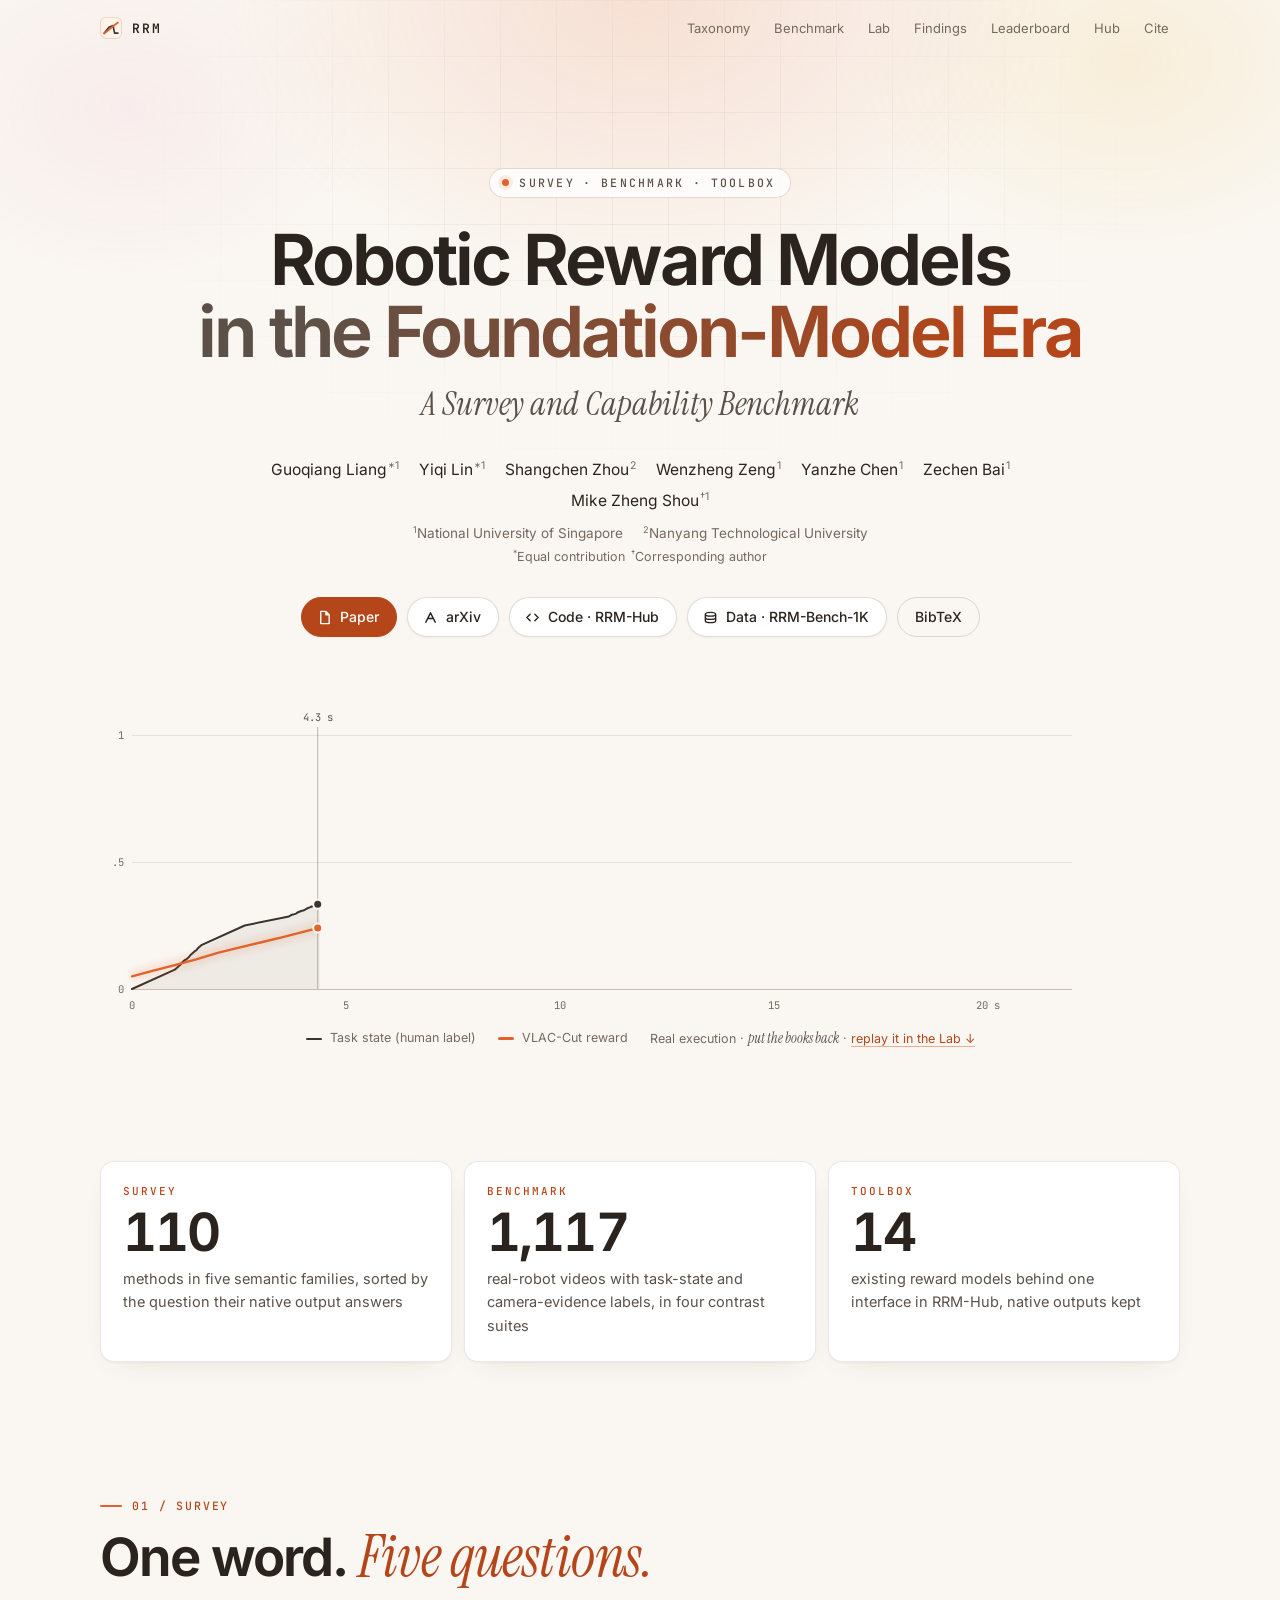
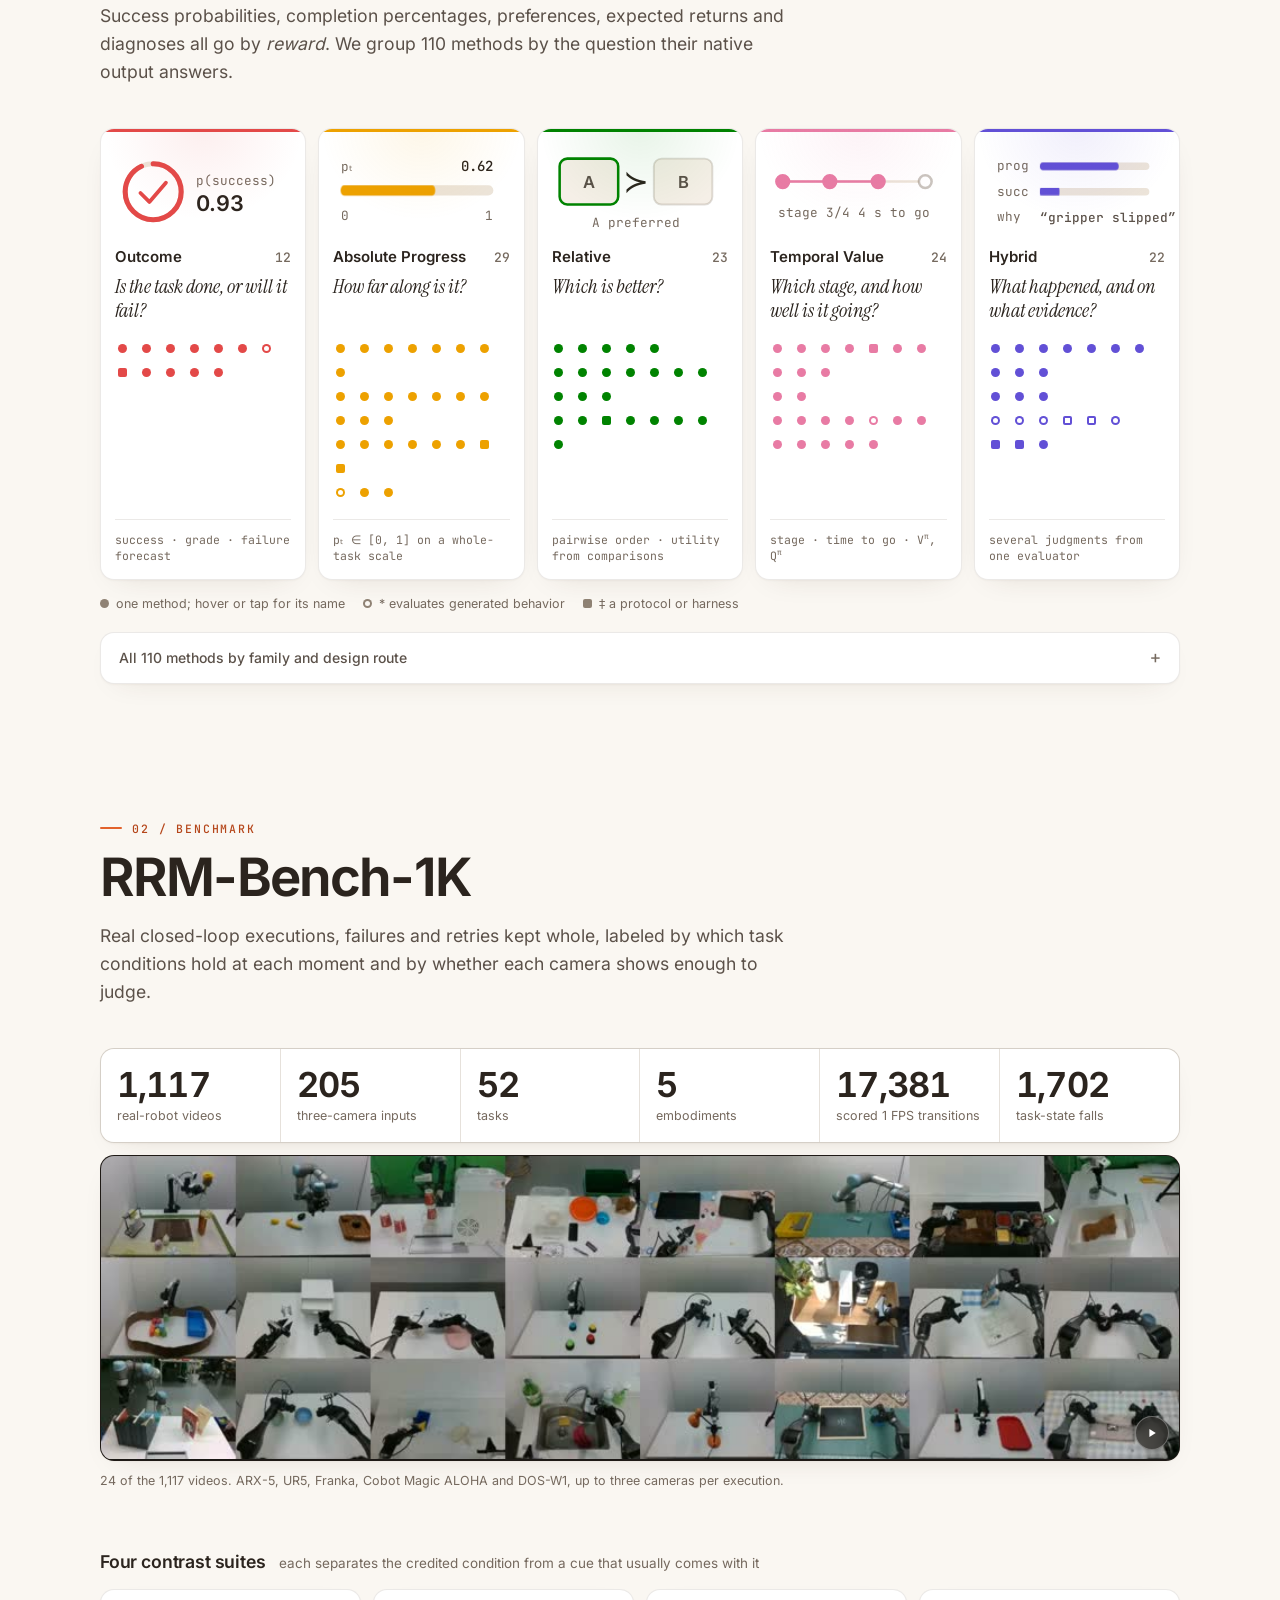
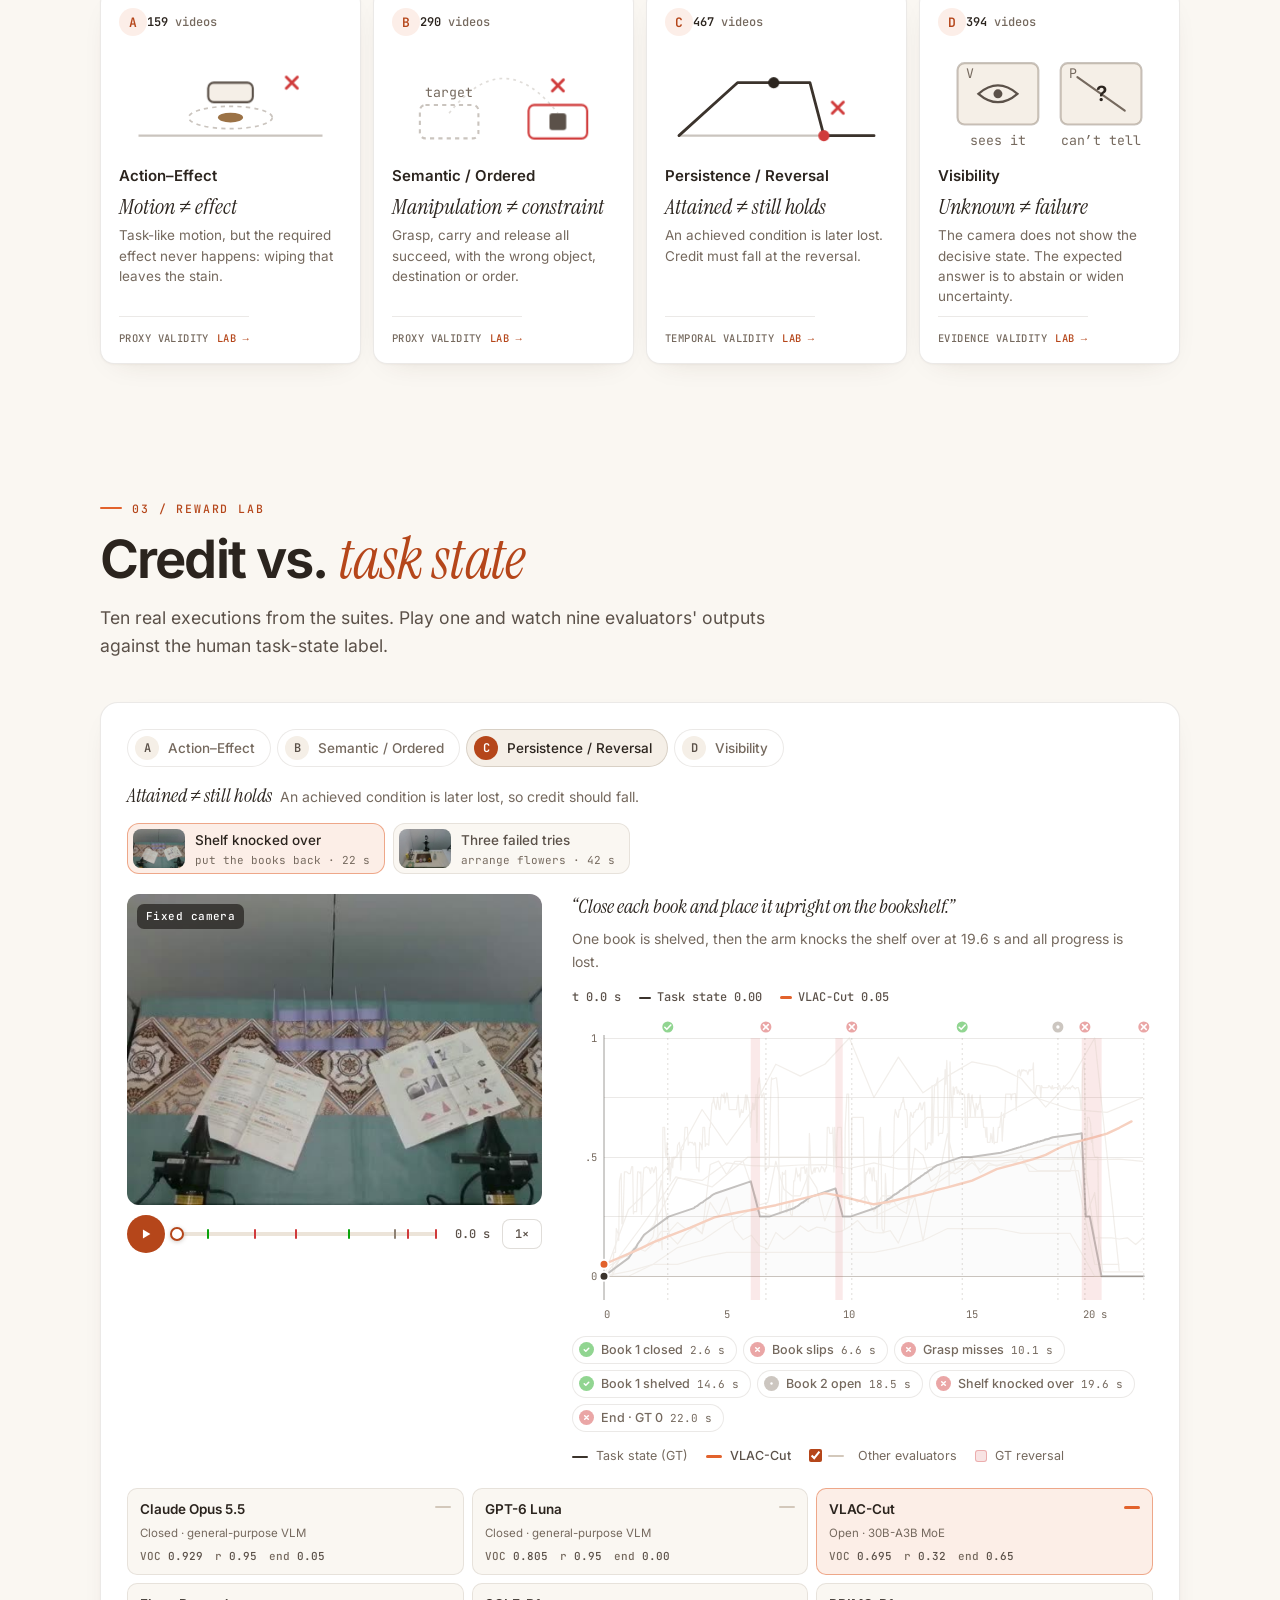
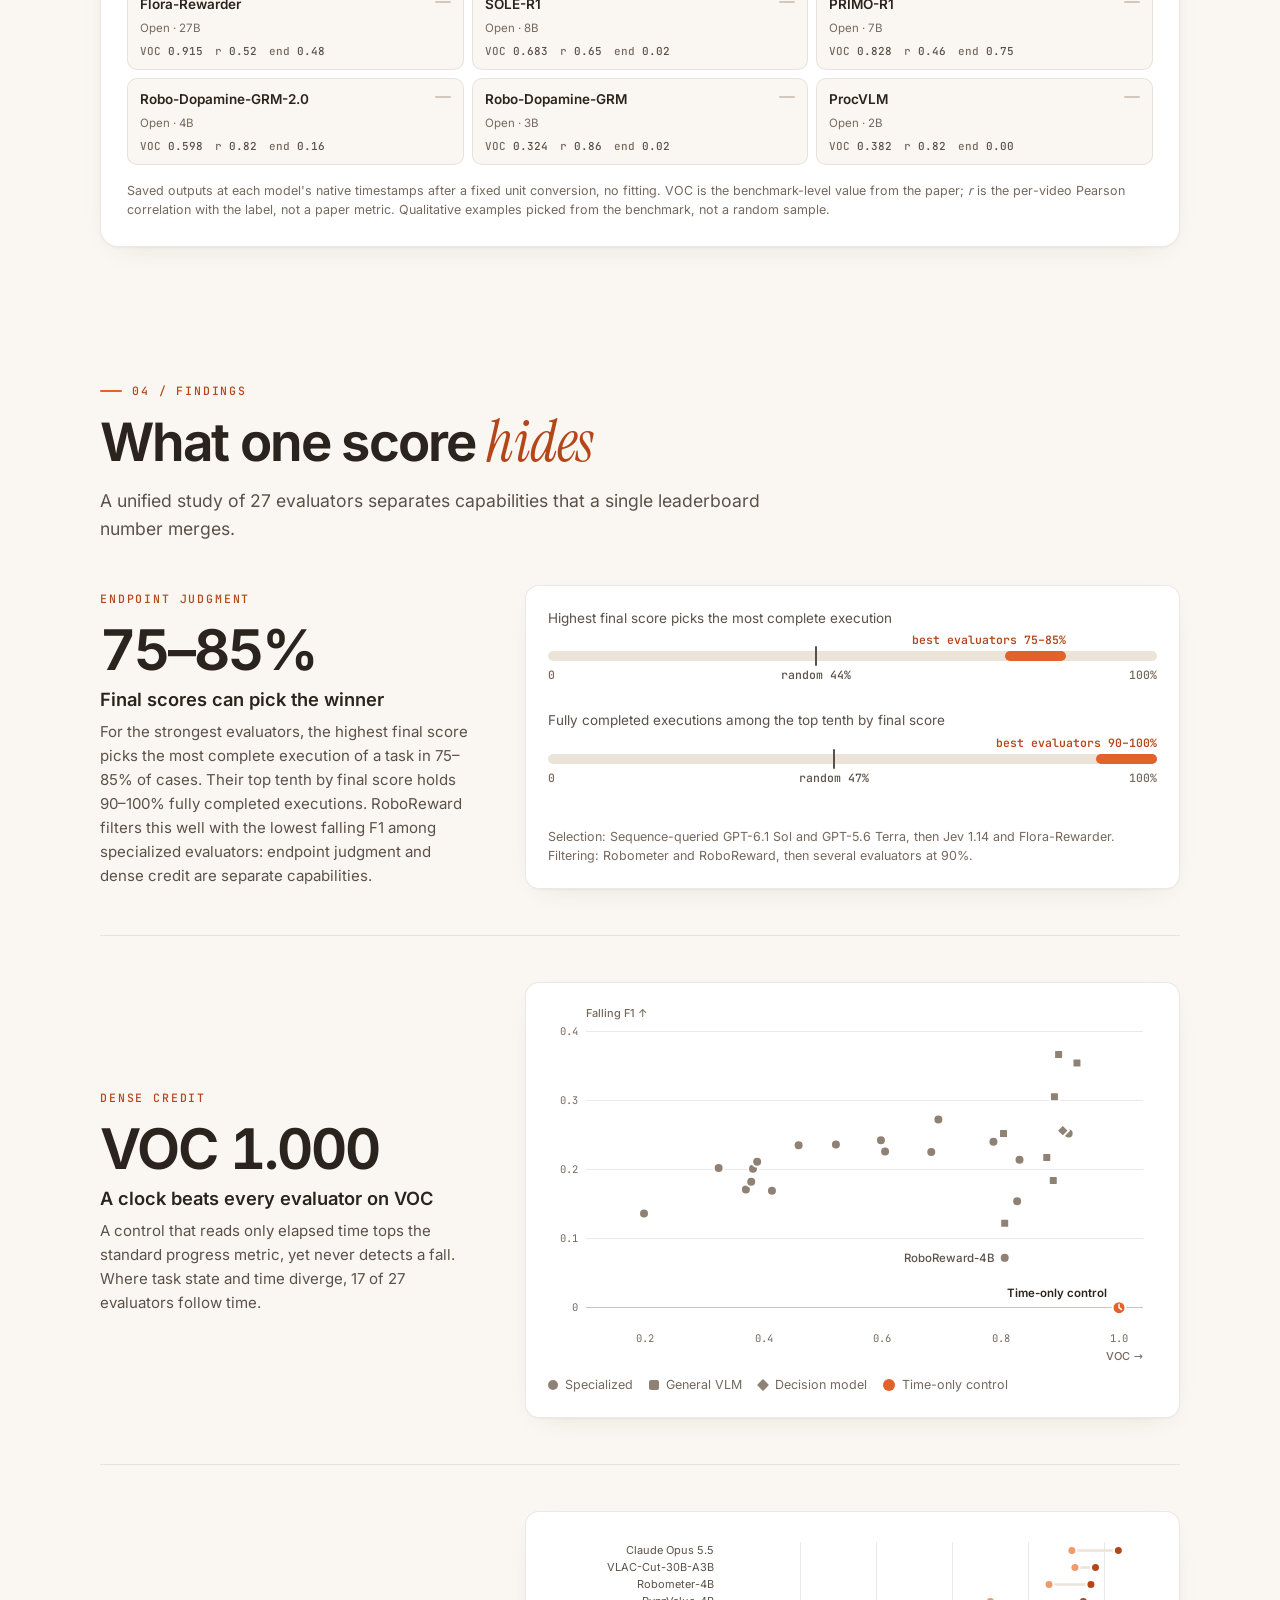
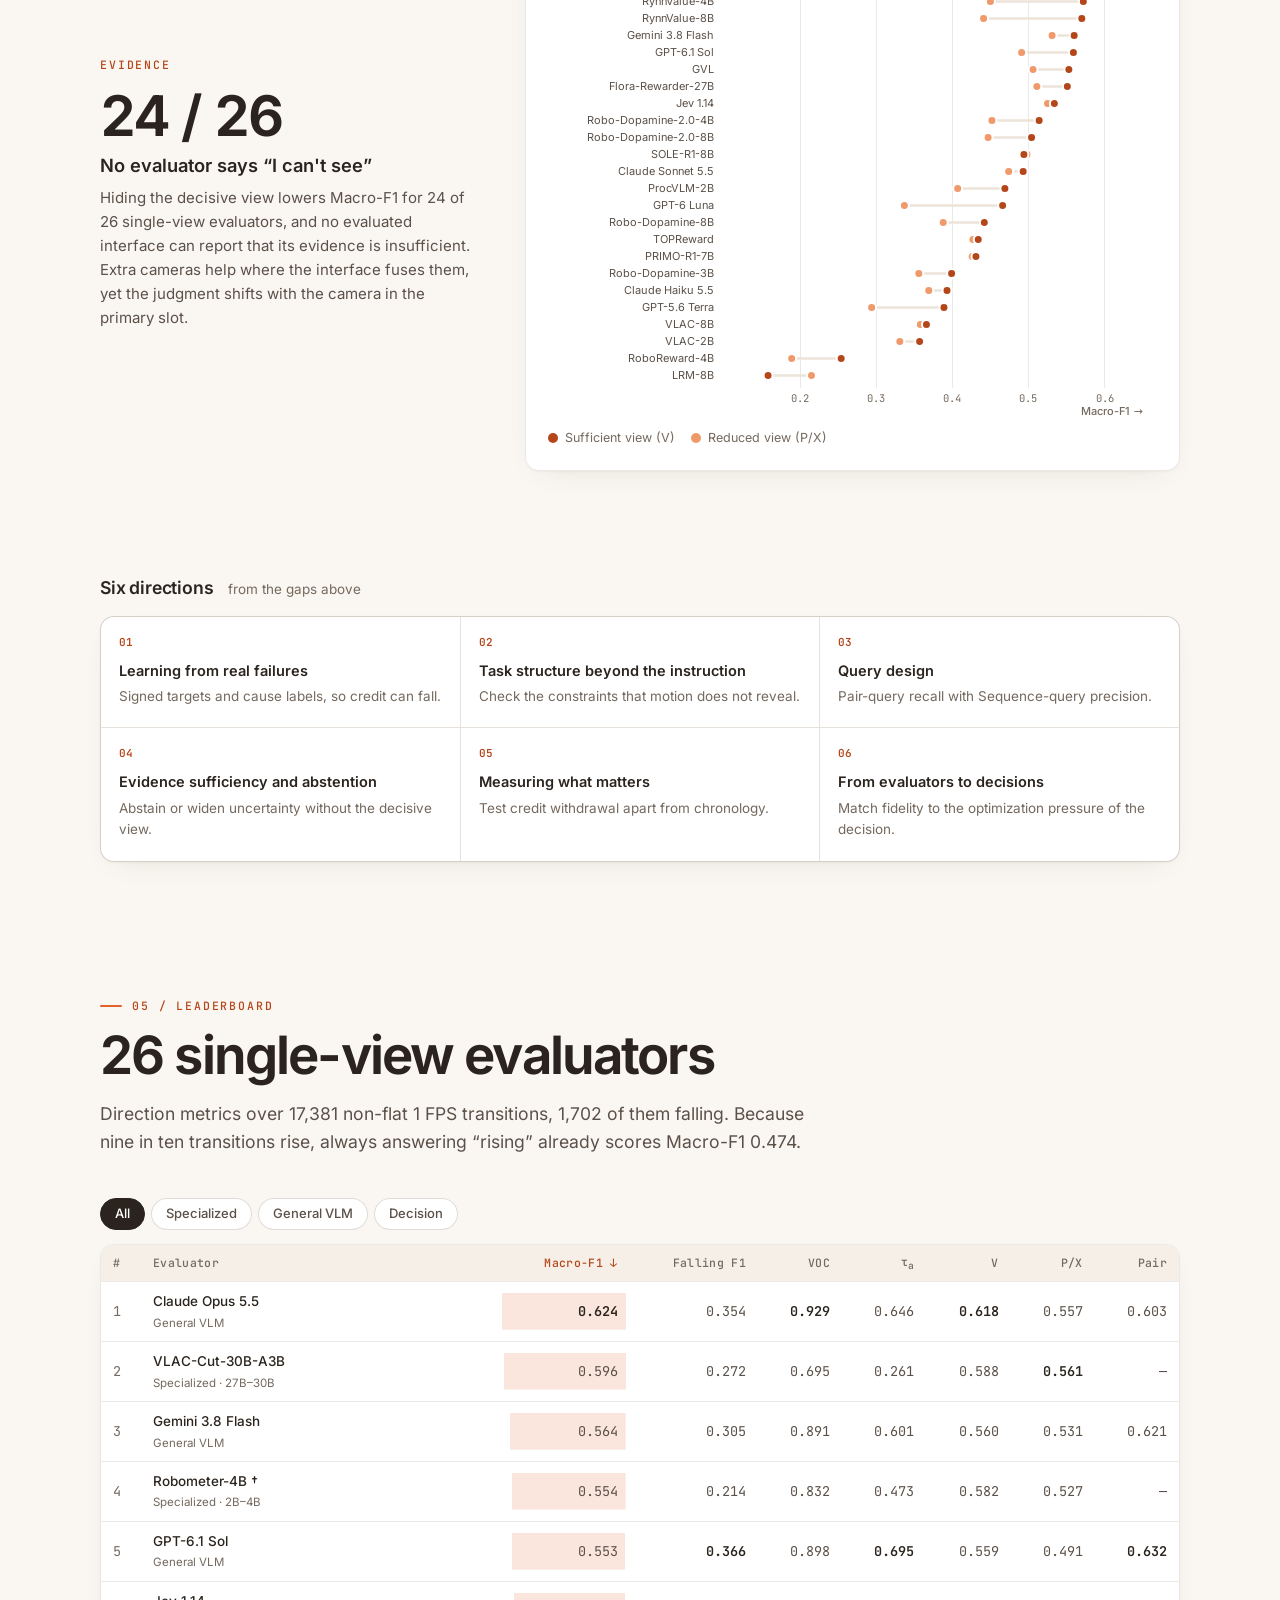
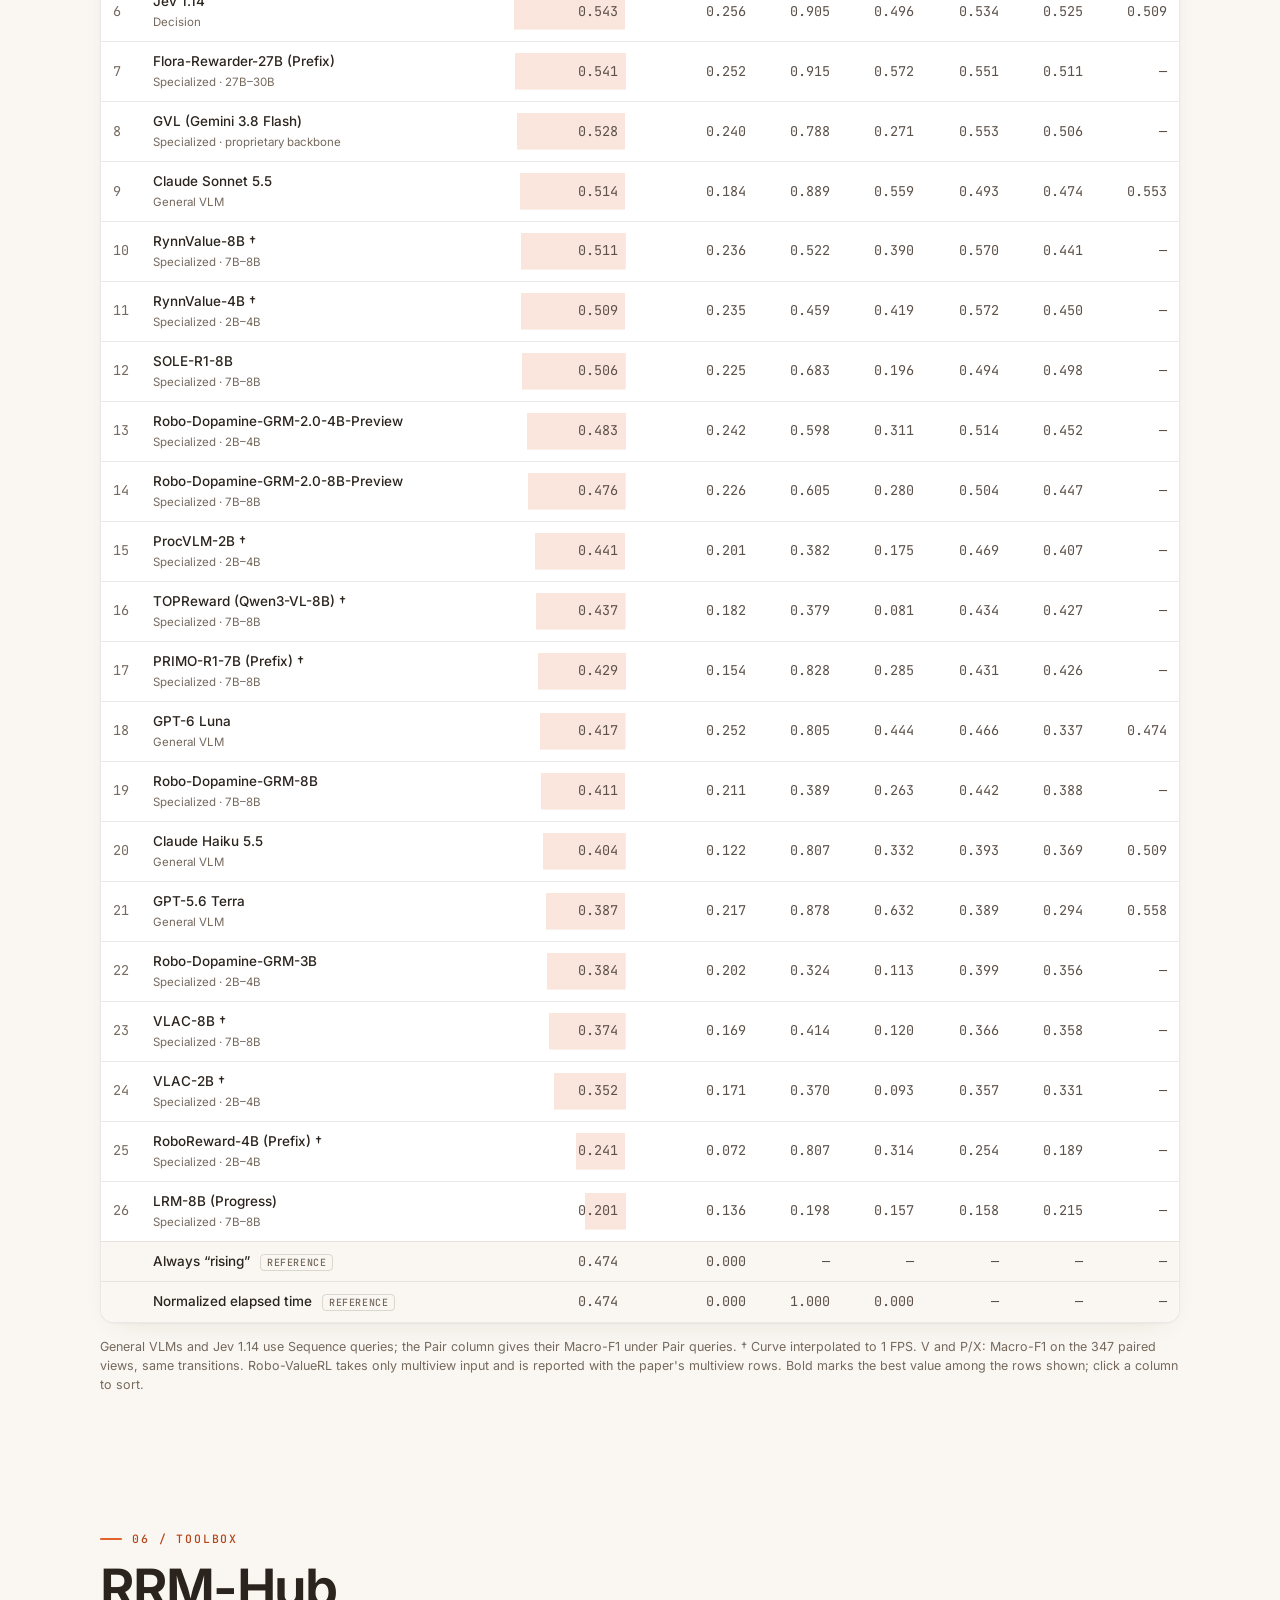
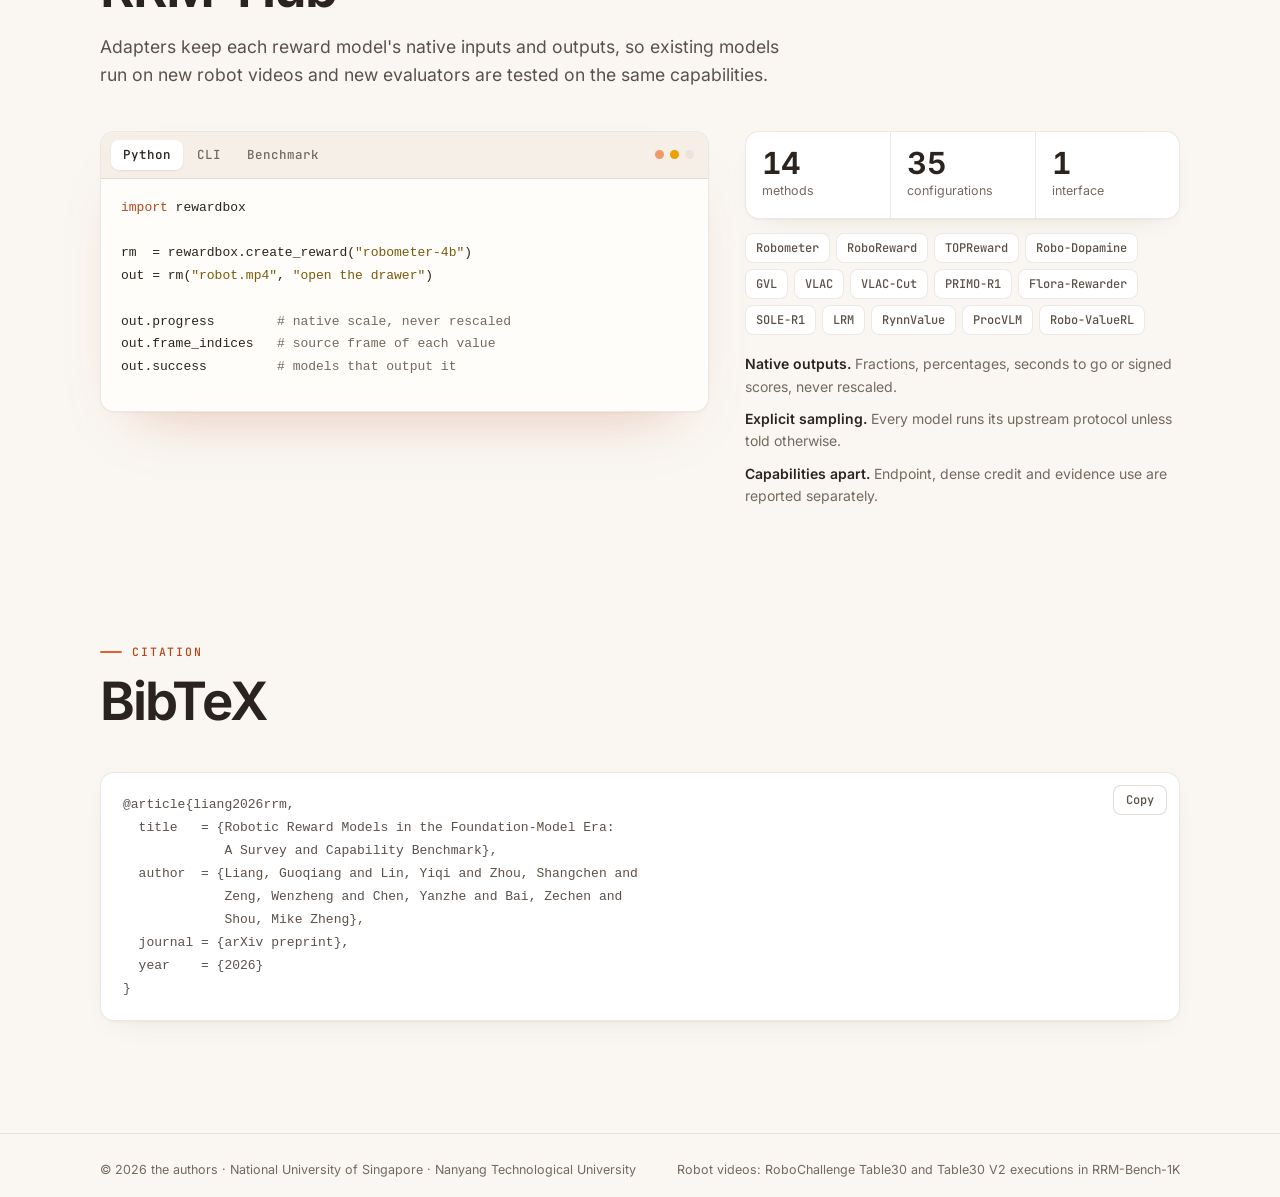
==== project-page/index.html @ b686217f "Align the project page with the latest paper - 27 evaluators in the study; the leaderboard is the 26" ====
<!doctype html>
<html lang="en">
<head>
<meta charset="utf-8">
<meta name="viewport" content="width=device-width, initial-scale=1, viewport-fit=cover">
<title>Robotic Reward Models in the Foundation-Model Era</title>
<meta name="description" content="A survey of 110 robotic reward models in five semantic families, RRM-Bench-1K (1,117 real-robot videos with task-state labels), and the RRM-Hub toolbox.">
<meta name="theme-color" content="#faf7f2">
<meta property="og:type" content="website">
<meta property="og:title" content="Robotic Reward Models in the Foundation-Model Era">
<meta property="og:description" content="Survey · RRM-Bench-1K · RRM-Hub. Same word, different questions: what robotic reward models credit, and when they should not.">
<!-- Link previews need absolute URLs. This is the GitHub Pages address of the repository; update the
     three URLs below if the site moves (for example to a custom domain). -->
<meta property="og:url" content="https://ethanliang99.github.io/awesome-robot-reward-model/">
<meta property="og:image" content="https://ethanliang99.github.io/awesome-robot-reward-model/assets/img/og.jpg">
<meta property="og:image:width" content="1200">
<meta property="og:image:height" content="630">
<meta property="og:image:alt" content="A reward model's credit keeps rising after the robot knocks the shelf over, while the task-state label drops to zero.">
<meta name="twitter:card" content="summary_large_image">
<meta name="twitter:image" content="https://ethanliang99.github.io/awesome-robot-reward-model/assets/img/og.jpg">
<link rel="icon" href="assets/img/favicon.svg" type="image/svg+xml">
<link rel="preload" href="assets/fonts/inter-latin.woff2" as="font" type="font/woff2" crossorigin>
<link rel="preload" href="assets/fonts/instrument-serif-italic-latin.woff2" as="font" type="font/woff2" crossorigin>
<link rel="stylesheet" href="assets/css/fonts.css">
<link rel="stylesheet" href="assets/css/style.css">
</head>
<body>

<a class="skip" href="#taxonomy">Skip to content</a>

<header class="nav" id="nav">
  <div class="nav-in">
    <a class="brand" href="#top" aria-label="Back to top"><span class="brand-mark" aria-hidden="true"></span>RRM</a>
    <nav aria-label="Sections">
      <a href="#taxonomy">Taxonomy</a>
      <a href="#bench">Benchmark</a>
      <a href="#lab">Lab</a>
      <a href="#findings">Findings</a>
      <a href="#leaderboard">Leaderboard</a>
      <a href="#hub">Hub</a>
      <a href="#cite">Cite</a>
    </nav>
  </div>
</header>

<main>

<!-- ============================================================ HERO -->
<section class="hero" id="top">
  <div class="wrap hero-in">
    <p class="kicker rise">Survey&ensp;·&ensp;Benchmark&ensp;·&ensp;Toolbox</p>
    <h1 class="rise">Robotic Reward Models<br><span class="dim">in the Foundation-Model Era</span></h1>
    <p class="subtitle rise">A Survey and Capability Benchmark</p>

    <p class="authors rise">
      <span>Guoqiang Liang<sup>*1</sup></span>
      <span>Yiqi Lin<sup>*1</sup></span>
      <span>Shangchen Zhou<sup>2</sup></span>
      <span>Wenzheng Zeng<sup>1</sup></span>
      <span>Yanzhe Chen<sup>1</sup></span>
      <span>Zechen Bai<sup>1</sup></span>
      <span>Mike Zheng Shou<sup>†1</sup></span>
    </p>
    <p class="affil rise">
      <span><sup>1</sup>National University of Singapore</span>
      <span><sup>2</sup>Nanyang Technological University</span>
      <span class="eq"><sup>*</sup>Equal contribution&ensp;<sup>†</sup>Corresponding author</span>
    </p>

    <!-- Links: replace href="#" with the real URL and delete data-soon. -->
    <div class="cta rise">
      <a class="btn primary" href="#" data-soon><svg aria-hidden="true" viewBox="0 0 16 16"><path d="M4 1.5h5.5L13 5v9.5H4z M9.5 1.5V5H13" /></svg>Paper</a>
      <a class="btn" href="#" data-soon><svg aria-hidden="true" viewBox="0 0 16 16"><path d="M3 13 8 3l5 10 M5 9h6" /></svg>arXiv</a>
      <a class="btn" href="#" data-soon><svg aria-hidden="true" viewBox="0 0 16 16"><path d="M5.5 4.5 2 8l3.5 3.5 M10.5 4.5 14 8l-3.5 3.5" /></svg>Code · RRM-Hub</a>
      <a class="btn" href="#" data-soon><svg aria-hidden="true" viewBox="0 0 16 16"><path d="M2.5 4.5c0-1.2 2.5-2 5.5-2s5.5.8 5.5 2v7c0 1.2-2.5 2-5.5 2s-5.5-.8-5.5-2z M2.5 4.5c0 1.2 2.5 2 5.5 2s5.5-.8 5.5-2 M2.5 8c0 1.2 2.5 2 5.5 2s5.5-.8 5.5-2" /></svg>Data · RRM-Bench-1K</a>
      <a class="btn ghost" href="#cite">BibTeX</a>
    </div>
  </div>

  <figure class="trace rise" id="hero-trace" aria-label="Task-state label and VLAC-Cut reward over a real execution of putting books back. The label drops to zero when the shelf is knocked over at 19.6 seconds; the model's reward keeps rising to 0.65.">
    <div class="wrap"><svg class="trace-svg" role="presentation"></svg></div>
    <figcaption class="wrap">
      <span><i class="key key-gt"></i>Task state (human label)</span>
      <span><i class="key key-model"></i>VLAC-Cut reward</span>
      <span class="trace-src">Real execution · <em>put the books back</em> · <a href="#lab" data-lab="C">replay it in the Lab ↓</a></span>
    </figcaption>
  </figure>
</section>

<!-- ============================================================ TL;DR -->
<section class="tldr" aria-label="Contributions">
  <div class="wrap tldr-grid">
    <a class="tile reveal" href="#taxonomy">
      <span class="tile-k">Survey</span>
      <b class="count" data-to="110">110</b>
      <span class="tile-t">methods in five semantic families, sorted by the question their native output answers</span>
    </a>
    <a class="tile reveal" href="#bench">
      <span class="tile-k">Benchmark</span>
      <b class="count" data-to="1117">1,117</b>
      <span class="tile-t">real-robot videos with task-state and camera-evidence labels, in four contrast suites</span>
    </a>
    <a class="tile reveal" href="#hub">
      <span class="tile-k">Toolbox</span>
      <b class="count" data-to="14">14</b>
      <span class="tile-t">existing reward models behind one interface in RRM-Hub, native outputs kept</span>
    </a>
  </div>
</section>

<!-- ============================================================ 01 TAXONOMY -->
<section id="taxonomy" class="sec">
  <div class="wrap">
    <header class="sec-head reveal">
      <span class="idx">01 / Survey</span>
      <h2>One word. <em>Five questions.</em></h2>
      <p class="lead">Success probabilities, completion percentages, preferences, expected returns and diagnoses all go by <i>reward</i>. We group 110 methods by the question their native output answers.</p>
    </header>

    <div class="families" id="families">
      <!-- Glyphs illustrate each family's native output; dots are filled from data/site.js -->
      <article class="fam reveal" style="--c: var(--fam-o)" data-family="Outcome">
        <svg class="glyph g-outcome" viewBox="0 0 132 64" aria-hidden="true">
          <circle class="trk" cx="30" cy="32" r="22"/>
          <circle class="arc" cx="30" cy="32" r="22" transform="rotate(-90 30 32)"/>
          <path class="chk" d="M20 33l7 7 13-15"/>
          <text class="lbl" x="64" y="27">p(success)</text>
          <text class="val" x="64" y="47">0.93</text>
        </svg>
        <h3>Outcome <span class="n">12</span></h3>
        <p class="q">Is the task done, or will it fail?</p>
        <div class="dots" role="group" aria-label="Outcome methods"></div>
        <p class="out">success · grade · failure forecast</p>
      </article>

      <article class="fam reveal" style="--c: var(--fam-ap)" data-family="Absolute Progress">
        <svg class="glyph g-progress" viewBox="0 0 132 64" aria-hidden="true">
          <text class="lbl" x="6" y="16">pₜ</text>
          <text class="val sm" x="126" y="16" text-anchor="end">0.62</text>
          <rect class="trk" x="6" y="27" width="120" height="8" rx="4"/>
          <rect class="fill" x="6" y="27" width="120" height="8" rx="4"/>
          <text class="lbl" x="6" y="54">0</text>
          <text class="lbl" x="126" y="54" text-anchor="end">1</text>
        </svg>
        <h3>Absolute Progress <span class="n">29</span></h3>
        <p class="q">How far along is it?</p>
        <div class="dots" role="group" aria-label="Absolute Progress methods"></div>
        <p class="out">pₜ ∈ [0, 1] on a whole-task scale</p>
      </article>

      <article class="fam reveal" style="--c: var(--fam-r)" data-family="Relative">
        <svg class="glyph g-relative" viewBox="0 0 132 64" aria-hidden="true">
          <rect class="fr a" x="6" y="6" width="46" height="36" rx="6"/>
          <rect class="fr b" x="80" y="6" width="46" height="36" rx="6"/>
          <text class="lbl c" x="29" y="29" text-anchor="middle">A</text>
          <text class="lbl c" x="103" y="29" text-anchor="middle">B</text>
          <text class="cmp" x="66" y="32" text-anchor="middle">≻</text>
          <text class="lbl pref" x="66" y="60" text-anchor="middle">A preferred</text>
        </svg>
        <h3>Relative <span class="n">23</span></h3>
        <p class="q">Which is better?</p>
        <div class="dots" role="group" aria-label="Relative methods"></div>
        <p class="out">pairwise order · utility from comparisons</p>
      </article>

      <article class="fam reveal" style="--c: var(--fam-tv)" data-family="Temporal Value">
        <svg class="glyph g-value" viewBox="0 0 132 64" aria-hidden="true">
          <line class="trk" x1="10" y1="24" x2="122" y2="24"/>
          <line class="prog" x1="10" y1="24" x2="122" y2="24"/>
          <circle class="pip on p1" cx="10" cy="24" r="5"/>
          <circle class="pip on p2" cx="47" cy="24" r="5"/>
          <circle class="pip on p3" cx="85" cy="24" r="5"/>
          <circle class="pip p4" cx="122" cy="24" r="5"/>
          <text class="lbl" x="6" y="52">stage 3/4</text>
          <text class="lbl eta" x="126" y="52" text-anchor="end">4 s to go</text>
        </svg>
        <h3>Temporal Value <span class="n">24</span></h3>
        <p class="q">Which stage, and how well is it going?</p>
        <div class="dots" role="group" aria-label="Temporal Value methods"></div>
        <p class="out">stage · time to go · V<sup>π</sup>, Q<sup>π</sup></p>
      </article>

      <article class="fam reveal" style="--c: var(--fam-h)" data-family="Hybrid">
        <svg class="glyph g-hybrid" viewBox="0 0 132 64" aria-hidden="true">
          <text class="lbl" x="6" y="15">prog</text>
          <text class="lbl" x="6" y="35">succ</text>
          <text class="lbl" x="6" y="55">why</text>
          <rect class="trk" x="40" y="9" width="86" height="6" rx="3"/>
          <rect class="trk" x="40" y="29" width="86" height="6" rx="3"/>
          <rect class="bar b1" x="40" y="9" width="86" height="6" rx="3"/>
          <rect class="bar b2" x="40" y="29" width="86" height="6" rx="3"/>
          <text class="why" x="40" y="56">“gripper slipped”</text>
        </svg>
        <h3>Hybrid <span class="n">22</span></h3>
        <p class="q">What happened, and on what evidence?</p>
        <div class="dots" role="group" aria-label="Hybrid methods"></div>
        <p class="out">several judgments from one evaluator</p>
      </article>
    </div>

    <p class="fam-key reveal"><span><i></i>one method; hover or tap for its name</span><span><i class="gen"></i>* evaluates generated behavior</span><span><i class="proto"></i>‡ a protocol or harness</span></p>

    <details class="all-methods reveal">
      <summary>All 110 methods by family and design route</summary>
      <div id="method-list" class="method-list"></div>
      <p class="fine">* evaluates generated behavior&ensp;·&ensp;‡ a protocol or harness</p>
    </details>
  </div>
</section>

<!-- ============================================================ 02 BENCHMARK -->
<section id="bench" class="sec">
  <div class="wrap">
    <header class="sec-head reveal">
      <span class="idx">02 / Benchmark</span>
      <h2>RRM-Bench-1K</h2>
      <p class="lead">Real closed-loop executions, failures and retries kept whole, labeled by which task conditions hold at each moment and by whether each camera shows enough to judge.</p>
    </header>

    <div class="kpis reveal" role="list">
      <div class="kpi" role="listitem"><b class="count" data-to="1117">1,117</b><span>real-robot videos</span></div>
      <div class="kpi" role="listitem"><b class="count" data-to="205">205</b><span>three-camera inputs</span></div>
      <div class="kpi" role="listitem"><b class="count" data-to="52">52</b><span>tasks</span></div>
      <div class="kpi" role="listitem"><b class="count" data-to="5">5</b><span>embodiments</span></div>
      <div class="kpi" role="listitem"><b class="count" data-to="17381">17,381</b><span>scored 1 FPS transitions</span></div>
      <div class="kpi" role="listitem"><b class="count" data-to="1702">1,702</b><span>task-state falls</span></div>
    </div>

    <figure class="wall reveal">
      <div class="wall-frame">
        <video src="assets/video/mosaic.mp4" poster="assets/img/mosaic.jpg" muted loop playsinline preload="metadata" aria-label="24 robot executions from RRM-Bench-1K playing side by side"></video>
      </div>
      <figcaption>24 of the 1,117 videos. ARX-5, UR5, Franka, Cobot Magic ALOHA and DOS-W1, up to three cameras per execution.</figcaption>
    </figure>

    <h3 class="sub-h reveal">Four contrast suites <span>each separates the credited condition from a cue that usually comes with it</span></h3>
    <div class="suites" id="suites">
      <button class="suite reveal" data-suite="A" type="button">
        <span class="s-top"><span class="s-letter">A</span><span class="s-n"><b>159</b> videos</span></span>
        <svg class="s-glyph sg-a" viewBox="0 0 160 70" aria-hidden="true">
          <line class="base" x1="14" y1="60" x2="146" y2="60"/>
          <ellipse class="stain-ring" cx="80" cy="47" rx="30" ry="8"/>
          <ellipse class="stain" cx="80" cy="47" rx="9" ry="3.5"/>
          <rect class="rag" x="64" y="22" width="32" height="14" rx="4"/>
          <path class="tag-x" d="M120 18l8 8M128 18l-8 8"/>
        </svg>
        <span class="s-name">Action–Effect</span>
        <span class="s-slogan">Motion ≠ effect</span>
        <span class="s-desc">Task-like motion, but the required effect never happens: wiping that leaves the stain.</span>
        <span class="s-foot">proxy validity <i>Lab →</i></span>
      </button>
      <button class="suite reveal" data-suite="B" type="button">
        <span class="s-top"><span class="s-letter">B</span><span class="s-n"><b>290</b> videos</span></span>
        <svg class="s-glyph sg-b" viewBox="0 0 160 70" aria-hidden="true">
          <rect class="bin ok" x="20" y="38" width="42" height="24" rx="4"/>
          <rect class="bin bad" x="98" y="38" width="42" height="24" rx="4"/>
          <text class="bl" x="41" y="32" text-anchor="middle">target</text>
          <path class="arcpath" d="M41 44 Q80 -6 119 44"/>
          <rect class="obj" x="113" y="44" width="12" height="12" rx="2"/>
          <path class="tag-x" d="M115 20l8 8M123 20l-8 8"/>
        </svg>
        <span class="s-name">Semantic / Ordered</span>
        <span class="s-slogan">Manipulation ≠ constraint</span>
        <span class="s-desc">Grasp, carry and release all succeed, with the wrong object, destination or order.</span>
        <span class="s-foot">proxy validity <i>Lab →</i></span>
      </button>
      <button class="suite reveal" data-suite="C" type="button">
        <span class="s-top"><span class="s-letter">C</span><span class="s-n"><b>467</b> videos</span></span>
        <svg class="s-glyph sg-c" viewBox="0 0 160 70" aria-hidden="true">
          <line class="base" x1="10" y1="60" x2="150" y2="60"/>
          <path class="curve" d="M10 60 L52 22 L104 22 L114 60 L150 60"/>
          <circle class="peak" cx="78" cy="22" r="4"/>
          <circle class="drop" cx="114" cy="60" r="4"/>
          <path class="tag-x" d="M120 36l8 8M128 36l-8 8"/>
        </svg>
        <span class="s-name">Persistence / Reversal</span>
        <span class="s-slogan">Attained ≠ still holds</span>
        <span class="s-desc">An achieved condition is later lost. Credit must fall at the reversal.</span>
        <span class="s-foot">temporal validity <i>Lab →</i></span>
      </button>
      <button class="suite reveal" data-suite="D" type="button">
        <span class="s-top"><span class="s-letter">D</span><span class="s-n"><b>394</b> videos</span></span>
        <svg class="s-glyph sg-d" viewBox="0 0 160 70" aria-hidden="true">
          <rect class="view v" x="14" y="8" width="58" height="44" rx="5"/>
          <rect class="view p" x="88" y="8" width="58" height="44" rx="5"/>
          <path class="eye" d="M29 30q14-12 28 0q-14 12-28 0z"/>
          <circle class="pupil" cx="43" cy="30" r="3.2"/>
          <path class="slash" d="M100 18l34 24"/>
          <text class="q" x="117" y="35" text-anchor="middle">?</text>
          <text class="vl" x="20" y="19">V</text>
          <text class="vl" x="94" y="19">P</text>
          <text class="vl" x="43" y="67" text-anchor="middle">sees it</text>
          <text class="vl" x="117" y="67" text-anchor="middle">can’t tell</text>
        </svg>
        <span class="s-name">Visibility</span>
        <span class="s-slogan">Unknown ≠ failure</span>
        <span class="s-desc">The camera does not show the decisive state. The expected answer is to abstain or widen uncertainty.</span>
        <span class="s-foot">evidence validity <i>Lab →</i></span>
      </button>
    </div>
  </div>
</section>

<!-- ============================================================ 03 LAB -->
<section id="lab" class="sec">
  <div class="wrap">
    <header class="sec-head reveal">
      <span class="idx">03 / Reward Lab</span>
      <h2>Credit vs. <em>task state</em></h2>
      <p class="lead">Ten real executions from the suites. Play one and watch nine evaluators' outputs against the human task-state label.</p>
    </header>

    <div class="lab reveal" id="lab-root">
      <div class="lab-tabs" role="tablist" aria-label="Contrast suite" id="lab-tabs"></div>
      <p class="lab-slogan" id="lab-slogan"></p>
      <div class="lab-cases" id="lab-cases" role="group" aria-label="Execution"></div>

      <div class="lab-main">
        <div class="lab-video">
          <div class="vid-frame">
            <video id="lab-video" muted playsinline preload="metadata"></video>
            <span class="vid-badge" id="lab-cam"></span>
            <span class="vid-event" id="lab-event" aria-live="polite"></span>
          </div>
          <div class="vid-controls">
            <button class="icon-btn" id="lab-play" type="button" aria-label="Play">
              <svg viewBox="0 0 16 16" aria-hidden="true"><path class="i-play" d="M4.5 2.8v10.4L13 8z"/><path class="i-pause" d="M4.5 3h2.4v10H4.5zM9.1 3h2.4v10H9.1z"/></svg>
            </button>
            <div class="scrub" id="lab-scrub" role="slider" tabindex="0" aria-label="Seek" aria-valuemin="0" aria-valuemax="100" aria-valuenow="0"><div class="scrub-fill"></div><div class="scrub-knob"></div></div>
            <span class="time" id="lab-time">0.0 s</span>
            <button class="txt-btn" id="lab-speed" type="button" aria-label="Playback speed">1×</button>
          </div>
          <div class="cam-toggle" id="lab-camtoggle" role="group" aria-label="Camera" hidden>
            <button type="button" data-view="P" aria-pressed="true"><b>Wrist camera</b><span>P · partial evidence</span></button>
            <button type="button" data-view="V" aria-pressed="false"><b>Front camera</b><span>V · shows the outcome</span></button>
          </div>
        </div>

        <div class="lab-panel">
          <p class="lab-inst" id="lab-inst"></p>
          <p class="lab-desc" id="lab-desc"></p>
          <div class="lab-readout" id="lab-readout" aria-hidden="true"></div>
          <div class="lab-chart" id="lab-chart" tabindex="0" role="img"></div>
          <ol class="lab-events" id="lab-events" aria-label="Events in this execution"></ol>
          <div class="lab-legend">
            <span><i class="key key-gt"></i>Task state (GT)</span>
            <span><i class="key key-model"></i><b id="lab-legend-model">Model</b></span>
            <label class="toggle"><input type="checkbox" id="lab-others" checked> <i class="key key-other"></i>Other evaluators</label>
            <span><i class="key key-rev"></i>GT reversal</span>
          </div>
        </div>
      </div>

      <div class="lab-models" id="lab-models" role="group" aria-label="Evaluator"></div>
      <p class="fine lab-note">Saved outputs at each model's native timestamps after a fixed unit conversion, no fitting. VOC is the benchmark-level value from the paper; <i>r</i> is the per-video Pearson correlation with the label, not a paper metric. Qualitative examples picked from the benchmark, not a random sample.</p>
    </div>
  </div>
</section>

<!-- ============================================================ 04 FINDINGS -->
<section id="findings" class="sec">
  <div class="wrap">
    <header class="sec-head reveal">
      <span class="idx">04 / Findings</span>
      <h2>What one score <em>hides</em></h2>
      <p class="lead">A unified study of 27 evaluators separates capabilities that a single leaderboard number merges.</p>
    </header>

    <article class="finding reveal">
      <div class="f-text">
        <span class="f-k">Endpoint judgment</span>
        <b class="f-big">75–85%</b>
        <h3>Final scores can pick the winner</h3>
        <p>For the strongest evaluators, the highest final score picks the most complete execution of a task in 75–85% of cases. Their top tenth by final score holds 90–100% fully completed executions. RoboReward filters this well with the lowest falling F1 among specialized evaluators: endpoint judgment and dense credit are separate capabilities.</p>
      </div>
      <div class="f-viz meters">
        <div class="meter" style="--lo:75; --hi:85; --base:44">
          <p class="m-title">Highest final score picks the most complete execution</p>
          <div class="m-top"><span class="band">best evaluators 75–85%</span></div>
          <div class="m-track"><i class="m-band"></i><i class="m-base"></i></div>
          <div class="m-bot"><span>0</span><span class="base">random 44%</span><span>100%</span></div>
        </div>
        <div class="meter" style="--lo:90; --hi:100; --base:47">
          <p class="m-title">Fully completed executions among the top tenth by final score</p>
          <div class="m-top"><span class="band">best evaluators 90–100%</span></div>
          <div class="m-track"><i class="m-band"></i><i class="m-base"></i></div>
          <div class="m-bot"><span>0</span><span class="base">random 47%</span><span>100%</span></div>
        </div>
        <p class="fine">Selection: Sequence-queried GPT-6.1 Sol and GPT-5.6 Terra, then Jev 1.14 and Flora-Rewarder. Filtering: Robometer and RoboReward, then several evaluators at 90%.</p>
      </div>
    </article>

    <article class="finding reveal">
      <div class="f-text">
        <span class="f-k">Dense credit</span>
        <b class="f-big">VOC 1.000</b>
        <h3>A clock beats every evaluator on VOC</h3>
        <p>A control that reads only elapsed time tops the standard progress metric, yet never detects a fall. Where task state and time diverge, 17 of 27 evaluators follow time.</p>
      </div>
      <figure class="f-viz">
        <div class="chart" id="chart-voc" role="img" aria-label="Scatter of VOC against falling F1 for 26 single-view evaluators and a time-only control. The control has VOC 1.000 and falling F1 0. Values are in the leaderboard table."></div>
        <figcaption class="legend">
          <span><i class="mk mk-spec"></i>Specialized</span>
          <span><i class="mk mk-vlm"></i>General VLM</span>
          <span><i class="mk mk-dec"></i>Decision model</span>
          <span><i class="mk mk-clock"></i>Time-only control</span>
        </figcaption>
      </figure>
    </article>

    <article class="finding reveal">
      <div class="f-text">
        <span class="f-k">Evidence</span>
        <b class="f-big">24 / 26</b>
        <h3>No evaluator says “I can't see”</h3>
        <p>Hiding the decisive view lowers Macro-F1 for 24 of 26 single-view evaluators, and no evaluated interface can report that its evidence is insufficient. Extra cameras help where the interface fuses them, yet the judgment shifts with the camera in the primary slot.</p>
      </div>
      <figure class="f-viz">
        <div class="chart" id="chart-view" role="img" aria-label="Macro-F1 of 26 single-view evaluators with a sufficient view and with a reduced view of the same transitions. 24 drop. Values are in the leaderboard table."></div>
        <figcaption class="legend">
          <span><i class="mk mk-v"></i>Sufficient view (V)</span>
          <span><i class="mk mk-px"></i>Reduced view (P/X)</span>
        </figcaption>
      </figure>
    </article>

    <h3 class="sub-h reveal">Six directions <span>from the gaps above</span></h3>
    <ol class="directions reveal">
      <li><b>Learning from real failures</b><span>Signed targets and cause labels, so credit can fall.</span></li>
      <li><b>Task structure beyond the instruction</b><span>Check the constraints that motion does not reveal.</span></li>
      <li><b>Query design</b><span>Pair-query recall with Sequence-query precision.</span></li>
      <li><b>Evidence sufficiency and abstention</b><span>Abstain or widen uncertainty without the decisive view.</span></li>
      <li><b>Measuring what matters</b><span>Test credit withdrawal apart from chronology.</span></li>
      <li><b>From evaluators to decisions</b><span>Match fidelity to the optimization pressure of the decision.</span></li>
    </ol>
  </div>
</section>

<!-- ============================================================ 05 LEADERBOARD -->
<section id="leaderboard" class="sec">
  <div class="wrap">
    <header class="sec-head reveal">
      <span class="idx">05 / Leaderboard</span>
      <h2>26 single-view evaluators</h2>
      <p class="lead">Direction metrics over 17,381 non-flat 1 FPS transitions, 1,702 of them falling. Because nine in ten transitions rise, always answering “rising” already scores Macro-F1 0.474.</p>
    </header>

    <div class="board reveal">
      <div class="board-filters" role="group" aria-label="Filter evaluators" id="board-filters">
        <button type="button" data-kind="all" aria-pressed="true">All</button>
        <button type="button" data-kind="Specialized" aria-pressed="false">Specialized</button>
        <button type="button" data-kind="General VLM" aria-pressed="false">General VLM</button>
        <button type="button" data-kind="Decision" aria-pressed="false">Decision</button>
      </div>
      <div class="table-scroll">
        <table id="board-table">
          <thead>
            <tr>
              <th scope="col" class="c-rank">#</th>
              <th scope="col" class="c-name" data-sort="name">Evaluator</th>
              <th scope="col" data-sort="mf1" class="num" title="Mean of rising and falling F1">Macro-F1</th>
              <th scope="col" data-sort="ff1" class="num" title="F1 on task-state falls">Falling F1</th>
              <th scope="col" data-sort="voc" class="num" title="Correlation with elapsed time on successful executions">VOC</th>
              <th scope="col" data-sort="tau" class="num" title="Kendall tau-a of final scores against endpoint fulfillment">τ<sub>a</sub></th>
              <th scope="col" data-sort="v" class="num" title="Macro-F1, sufficient camera view">V</th>
              <th scope="col" data-sort="px" class="num" title="Macro-F1, reduced camera view, same transitions">P/X</th>
              <th scope="col" data-sort="pair" class="num" title="Macro-F1 under Pair queries">Pair</th>
            </tr>
          </thead>
          <tbody></tbody>
          <tfoot>
            <tr class="ref"><td></td><td class="c-name">Always “rising” <span class="tag">reference</span></td><td class="num">0.474</td><td class="num">0.000</td><td class="num">—</td><td class="num">—</td><td class="num">—</td><td class="num">—</td><td class="num">—</td></tr>
            <tr class="ref"><td></td><td class="c-name">Normalized elapsed time <span class="tag">reference</span></td><td class="num">0.474</td><td class="num">0.000</td><td class="num">1.000</td><td class="num">0.000</td><td class="num">—</td><td class="num">—</td><td class="num">—</td></tr>
          </tfoot>
        </table>
      </div>
      <p class="fine">General VLMs and Jev 1.14 use Sequence queries; the Pair column gives their Macro-F1 under Pair queries. † Curve interpolated to 1 FPS. V and P/X: Macro-F1 on the 347 paired views, same transitions. Robo-ValueRL takes only multiview input and is reported with the paper's multiview rows. Bold marks the best value among the rows shown; click a column to sort.</p>
    </div>
  </div>
</section>

<!-- ============================================================ 06 HUB -->
<section id="hub" class="sec">
  <div class="wrap">
    <header class="sec-head reveal">
      <span class="idx">06 / Toolbox</span>
      <h2>RRM-Hub</h2>
      <p class="lead">Adapters keep each reward model's native inputs and outputs, so existing models run on new robot videos and new evaluators are tested on the same capabilities.</p>
    </header>

    <div class="hub reveal">
      <div class="code-card">
        <div class="code-tabs" role="tablist" aria-label="Code example">
          <button role="tab" type="button" aria-selected="true" data-code="py">Python</button>
          <button role="tab" type="button" aria-selected="false" data-code="cli">CLI</button>
          <button role="tab" type="button" aria-selected="false" data-code="bench">Benchmark</button>
          <span class="dots3" aria-hidden="true"><i></i><i></i><i></i></span>
        </div>
<pre class="code on" data-code="py"><code><span class="k">import</span> rewardbox

rm  = rewardbox.create_reward(<span class="s">"robometer-4b"</span>)
out = rm(<span class="s">"robot.mp4"</span>, <span class="s">"open the drawer"</span>)

out.progress        <span class="c"># native scale, never rescaled</span>
out.frame_indices   <span class="c"># source frame of each value</span>
out.success         <span class="c"># models that output it</span></code></pre>
<pre class="code" data-code="cli"><code><span class="p">$</span> pip install -e .
<span class="p">$</span> rewardbox list                  <span class="c"># 35 configurations</span>
<span class="p">$</span> rewardbox doctor robometer-4b   <span class="c"># deps · checkout · GPU</span>
<span class="p">$</span> rewardbox run robometer-4b robot.mp4 \
      --instruction <span class="s">"open the drawer"</span> -o result.json</code></pre>
<pre class="code" data-code="bench"><code><span class="p">$</span> rewardbox bench \
      --manifest RRM-Bench-1K/inputs/single_view.jsonl \
      --model robometer-4b --strategy fps --fps 1 \
      --no-include-last -o runs/robometer-4b
<span class="p">$</span> python RRM-Bench-1K/tools/evaluate.py \
      --predictions runs/robometer-4b/robometer-4b.json</code></pre>
      </div>

      <div class="hub-side">
        <div class="hub-stats">
          <div><b class="count" data-to="14">14</b><span>methods</span></div>
          <div><b class="count" data-to="35">35</b><span>configurations</span></div>
          <div><b>1</b><span>interface</span></div>
        </div>
        <ul class="chips" aria-label="Methods in RRM-Hub">
          <li>Robometer</li><li>RoboReward</li><li>TOPReward</li><li>Robo-Dopamine</li><li>GVL</li><li>VLAC</li><li>VLAC-Cut</li><li>PRIMO-R1</li><li>Flora-Rewarder</li><li>SOLE-R1</li><li>LRM</li><li>RynnValue</li><li>ProcVLM</li><li>Robo-ValueRL</li>
        </ul>
        <ul class="hub-points">
          <li><b>Native outputs.</b> Fractions, percentages, seconds to go or signed scores, never rescaled.</li>
          <li><b>Explicit sampling.</b> Every model runs its upstream protocol unless told otherwise.</li>
          <li><b>Capabilities apart.</b> Endpoint, dense credit and evidence use are reported separately.</li>
        </ul>
      </div>
    </div>
  </div>
</section>

<!-- ============================================================ CITE -->
<section id="cite" class="sec">
  <div class="wrap">
    <header class="sec-head reveal">
      <span class="idx">Citation</span>
      <h2>BibTeX</h2>
    </header>
    <div class="bib reveal">
      <button class="copy" type="button" id="copy-bib">Copy</button>
<pre id="bibtex"><code>@article{liang2026rrm,
  title   = {Robotic Reward Models in the Foundation-Model Era:
             A Survey and Capability Benchmark},
  author  = {Liang, Guoqiang and Lin, Yiqi and Zhou, Shangchen and
             Zeng, Wenzheng and Chen, Yanzhe and Bai, Zechen and
             Shou, Mike Zheng},
  journal = {arXiv preprint},
  year    = {2026}
}</code></pre>
    </div>
  </div>
</section>

</main>

<footer class="foot">
  <div class="wrap foot-in">
    <span>© 2026 the authors · National University of Singapore · Nanyang Technological University</span>
    <span>Robot videos: RoboChallenge Table30 and Table30 V2 executions in RRM-Bench-1K</span>
  </div>
</footer>

<div class="tip" id="tip" role="tooltip" hidden></div>

<script src="assets/data/site.js"></script>
<script src="assets/data/cases.js"></script>
<script src="assets/js/main.js"></script>
<script src="assets/js/lab.js"></script>
</body>
</html>
---- project-page/assets/css/fonts.css ----
/* Self-hosted Google Fonts subsets (latin, latin-ext, greek) of Inter, Instrument Serif and
   JetBrains Mono, all under the SIL Open Font License 1.1 (assets/fonts/OFL.txt). */
@font-face {
  font-family: 'Instrument Serif'; font-style: italic; font-weight: 400; font-display: swap;
  src: url(../fonts/instrument-serif-italic-latin-ext.woff2) format('woff2');
  unicode-range: U+0100-02BA, U+02BD-02C5, U+02C7-02CC, U+02CE-02D7, U+02DD-02FF, U+0304, U+0308, U+0329, U+1D00-1DBF, U+1E00-1E9F, U+1EF2-1EFF, U+2020, U+20A0-20AB, U+20AD-20C4, U+2113, U+2C60-2C7F, U+A720-A7FF;
}
@font-face {
  font-family: 'Instrument Serif'; font-style: italic; font-weight: 400; font-display: swap;
  src: url(../fonts/instrument-serif-italic-latin.woff2) format('woff2');
  unicode-range: U+0000-00FF, U+0131, U+0152-0153, U+02BB-02BC, U+02C6, U+02DA, U+02DC, U+0304, U+0308, U+0329, U+2000-206F, U+20AC, U+2122, U+2191, U+2193, U+2212, U+2215, U+FEFF, U+FFFD;
}
@font-face {
  font-family: 'Instrument Serif'; font-style: normal; font-weight: 400; font-display: swap;
  src: url(../fonts/instrument-serif-latin-ext.woff2) format('woff2');
  unicode-range: U+0100-02BA, U+02BD-02C5, U+02C7-02CC, U+02CE-02D7, U+02DD-02FF, U+0304, U+0308, U+0329, U+1D00-1DBF, U+1E00-1E9F, U+1EF2-1EFF, U+2020, U+20A0-20AB, U+20AD-20C4, U+2113, U+2C60-2C7F, U+A720-A7FF;
}
@font-face {
  font-family: 'Instrument Serif'; font-style: normal; font-weight: 400; font-display: swap;
  src: url(../fonts/instrument-serif-latin.woff2) format('woff2');
  unicode-range: U+0000-00FF, U+0131, U+0152-0153, U+02BB-02BC, U+02C6, U+02DA, U+02DC, U+0304, U+0308, U+0329, U+2000-206F, U+20AC, U+2122, U+2191, U+2193, U+2212, U+2215, U+FEFF, U+FFFD;
}
@font-face {
  font-family: 'Inter'; font-style: normal; font-weight: 400 700; font-display: swap;
  src: url(../fonts/inter-greek.woff2) format('woff2');
  unicode-range: U+0370-0377, U+037A-037F, U+0384-038A, U+038C, U+038E-03A1, U+03A3-03FF;
}
@font-face {
  font-family: 'Inter'; font-style: normal; font-weight: 400 700; font-display: swap;
  src: url(../fonts/inter-latin-ext.woff2) format('woff2');
  unicode-range: U+0100-02BA, U+02BD-02C5, U+02C7-02CC, U+02CE-02D7, U+02DD-02FF, U+0304, U+0308, U+0329, U+1D00-1DBF, U+1E00-1E9F, U+1EF2-1EFF, U+2020, U+20A0-20AB, U+20AD-20C4, U+2113, U+2C60-2C7F, U+A720-A7FF;
}
@font-face {
  font-family: 'Inter'; font-style: normal; font-weight: 400 700; font-display: swap;
  src: url(../fonts/inter-latin.woff2) format('woff2');
  unicode-range: U+0000-00FF, U+0131, U+0152-0153, U+02BB-02BC, U+02C6, U+02DA, U+02DC, U+0304, U+0308, U+0329, U+2000-206F, U+20AC, U+2122, U+2191, U+2193, U+2212, U+2215, U+FEFF, U+FFFD;
}
@font-face {
  font-family: 'JetBrains Mono'; font-style: normal; font-weight: 400 600; font-display: swap;
  src: url(../fonts/jetbrains-mono-greek.woff2) format('woff2');
  unicode-range: U+0370-0377, U+037A-037F, U+0384-038A, U+038C, U+038E-03A1, U+03A3-03FF;
}
@font-face {
  font-family: 'JetBrains Mono'; font-style: normal; font-weight: 400 600; font-display: swap;
  src: url(../fonts/jetbrains-mono-latin-ext.woff2) format('woff2');
  unicode-range: U+0100-02BA, U+02BD-02C5, U+02C7-02CC, U+02CE-02D7, U+02DD-02FF, U+0304, U+0308, U+0329, U+1D00-1DBF, U+1E00-1E9F, U+1EF2-1EFF, U+2020, U+20A0-20AB, U+20AD-20C4, U+2113, U+2C60-2C7F, U+A720-A7FF;
}
@font-face {
  font-family: 'JetBrains Mono'; font-style: normal; font-weight: 400 600; font-display: swap;
  src: url(../fonts/jetbrains-mono-latin.woff2) format('woff2');
  unicode-range: U+0000-00FF, U+0131, U+0152-0153, U+02BB-02BC, U+02C6, U+02DA, U+02DC, U+0304, U+0308, U+0329, U+2000-206F, U+20AC, U+2122, U+2191, U+2193, U+2212, U+2215, U+FEFF, U+FFFD;
}
---- project-page/assets/css/style.css ----
/* RRM project page. Warm, light, single theme; no build step.
   Chart colours were checked with the dataviz palette validator (light mode, white surface). */

/* ---------------------------------------------------------------- tokens */
:root {
  color-scheme: light;
  --bg: #faf7f2;
  --surface: #ffffff;
  --surface-2: #f5efe7;
  --surface-3: #ece4d9;
  --line: rgba(66, 44, 24, .10);
  --line-2: rgba(66, 44, 24, .16);
  --line-3: rgba(66, 44, 24, .28);
  --ink: #2b241e;
  --ink-2: #5b5149;
  --ink-3: #75695e;
  --accent: #e2622c;          /* marks: lines, fills (3.5:1 on white) */
  --accent-ink: #b5461a;      /* text and solid buttons (5.4:1 on white) */
  --accent-deep: #9a3a13;
  --accent-soft: rgba(226, 98, 44, .11);
  --accent-line: rgba(226, 98, 44, .5);
  --critical: #d03b3b;
  --good: #0ca30c;
  --gt: #3b332c;
  --ctx: #d3c8bb;
  --mark: #8f8274;
  --fam-o: #e34948;
  --fam-ap: #eda100;
  --fam-r: #008300;
  --fam-tv: #e87ba4;
  --fam-h: #6250d6;
  --view-v: #b5461a;
  --view-px: #f0996a;
  --shadow: 0 1px 2px rgba(66, 44, 24, .04), 0 10px 30px -18px rgba(66, 44, 24, .18);
  --sans: "Inter", system-ui, -apple-system, "Segoe UI", Roboto, "Helvetica Neue", Arial, sans-serif;
  --serif: "Instrument Serif", "Iowan Old Style", "Palatino Linotype", Georgia, "Times New Roman", serif;
  --mono: "JetBrains Mono", ui-monospace, SFMono-Regular, Menlo, Consolas, "Liberation Mono", monospace;
  --r: 14px;
  --wrap: 1160px;
  --gut: clamp(16px, 4vw, 40px);
  --nav-h: 56px;
  --ease: cubic-bezier(.2, .7, .2, 1);
}

/* ---------------------------------------------------------------- base */
*, *::before, *::after { box-sizing: border-box; }
html { scroll-behavior: smooth; scroll-padding-top: calc(var(--nav-h) + 16px); -webkit-text-size-adjust: 100%; }
body {
  margin: 0;
  background: var(--bg);
  color: var(--ink-2);
  font: 400 15px/1.6 var(--sans);
  -webkit-font-smoothing: antialiased;
  -moz-osx-font-smoothing: grayscale;
  overflow-x: hidden;
  overflow-x: clip;
}
img, video, svg { max-width: 100%; }
a { color: inherit; text-decoration: none; }
p a, .fine a { color: var(--accent-ink); text-decoration: underline; text-decoration-color: var(--accent-line); text-underline-offset: 3px; }
p a:hover { text-decoration-color: var(--accent-ink); }
button { font: inherit; color: inherit; }
sup { font-size: .68em; line-height: 0; }
::selection { background: rgba(226, 98, 44, .22); }
:focus-visible { outline: 2px solid var(--accent-ink); outline-offset: 2px; border-radius: 6px; }
[hidden] { display: none !important; }

.wrap {
  max-width: var(--wrap);
  margin: 0 auto;
  padding-left: max(var(--gut), env(safe-area-inset-left, 0px));
  padding-right: max(var(--gut), env(safe-area-inset-right, 0px));
}
.skip { position: absolute; left: 12px; top: -60px; z-index: 100; padding: 8px 14px; border-radius: 8px; background: var(--ink); color: #fff; font-weight: 600; }
.skip:focus { top: 12px; }

/* ---------------------------------------------------------------- nav */
.nav {
  position: fixed; inset: 0 0 auto 0; z-index: 50;
  padding-top: env(safe-area-inset-top, 0px);
  border-bottom: 1px solid transparent;
  transition: background .3s, border-color .3s;
}
.nav.scrolled {
  background: rgba(250, 247, 242, .84);
  -webkit-backdrop-filter: saturate(160%) blur(14px);
  backdrop-filter: saturate(160%) blur(14px);
  border-bottom-color: var(--line);
}
.nav-in {
  max-width: var(--wrap); margin: 0 auto; height: var(--nav-h);
  padding-left: max(var(--gut), env(safe-area-inset-left, 0px));
  padding-right: max(var(--gut), env(safe-area-inset-right, 0px));
  display: flex; align-items: center; gap: 20px;
}
.brand { flex: none; display: inline-flex; align-items: center; gap: 10px; font: 600 13px/1 var(--mono); letter-spacing: .14em; color: var(--ink); }
.brand-mark { width: 22px; height: 22px; background: url("../img/favicon.svg") center / contain no-repeat; }
.nav nav { margin-left: auto; display: flex; gap: 2px; min-width: 0; overflow-x: auto; scrollbar-width: none; }
.nav nav::-webkit-scrollbar { display: none; }
.nav nav a { flex: none; padding: 7px 11px; border-radius: 8px; font-size: 13px; color: var(--ink-3); transition: color .2s, background .2s; }
.nav nav a:hover { color: var(--ink); }
.nav nav a.on { color: var(--ink); background: var(--surface-3); }
@media (max-width: 700px) {
  .nav nav {
    padding: 0 14px;
    -webkit-mask-image: linear-gradient(90deg, transparent 0, #000 14px, #000 calc(100% - 22px), transparent);
    mask-image: linear-gradient(90deg, transparent 0, #000 14px, #000 calc(100% - 22px), transparent);
  }
}

/* ---------------------------------------------------------------- hero */
.hero {
  position: relative; isolation: isolate; text-align: center;
  padding: calc(var(--nav-h) + clamp(44px, 9vw, 112px)) 0 clamp(24px, 4vw, 40px);
}
.hero::before {
  content: ""; position: absolute; z-index: -1; inset: 0 0 auto; height: 780px; pointer-events: none;
  background:
    radial-gradient(46% 52% at 50% 0%, rgba(235, 104, 52, .16), transparent 72%),
    radial-gradient(30% 36% at 88% 8%, rgba(237, 161, 0, .10), transparent 70%),
    radial-gradient(28% 34% at 10% 14%, rgba(232, 123, 164, .08), transparent 70%);
}
.hero::after {
  content: ""; position: absolute; z-index: -2; inset: 0 0 auto; height: 820px; pointer-events: none; opacity: .6;
  background-image: linear-gradient(var(--line) 1px, transparent 1px), linear-gradient(90deg, var(--line) 1px, transparent 1px);
  background-size: 56px 56px; background-position: center top;
  -webkit-mask-image: radial-gradient(58% 52% at 50% 22%, #000 8%, transparent 74%);
  mask-image: radial-gradient(58% 52% at 50% 22%, #000 8%, transparent 74%);
}
.kicker {
  display: inline-flex; align-items: center; gap: 10px; margin: 0;
  padding: 8px 14px 8px 12px; border: 1px solid var(--line-2); border-radius: 999px; background: rgba(255, 255, 255, .78);
  font: 500 11.5px/1 var(--mono); letter-spacing: .2em; text-transform: uppercase; color: var(--ink-2);
}
.kicker::before { content: ""; width: 7px; height: 7px; border-radius: 50%; background: var(--accent); box-shadow: 0 0 0 4px var(--accent-soft); animation: pulse 2.8s ease-in-out infinite; }
@keyframes pulse { 50% { box-shadow: 0 0 0 7px rgba(226, 98, 44, 0); } }
.hero h1 { margin: 26px auto 0; color: var(--ink); font: 650 clamp(2.15rem, 6vw, 4.4rem)/1.03 var(--sans); letter-spacing: -.042em; }
.hero h1 .dim {
  background: linear-gradient(90deg, var(--ink-2) 10%, var(--accent-ink) 90%);
  -webkit-background-clip: text; background-clip: text; color: transparent;
}
.subtitle { margin: 16px 0 0; font: italic 400 clamp(1.35rem, 2.7vw, 2.05rem)/1.2 var(--serif); color: var(--ink-2); }
.authors { display: flex; flex-wrap: wrap; justify-content: center; gap: 6px 20px; max-width: 860px; margin: 34px auto 0; font-size: 15.5px; color: var(--ink); }
.authors sup { color: var(--ink-3); margin-left: 1px; }
.affil { display: flex; flex-wrap: wrap; justify-content: center; gap: 2px 20px; margin: 10px 0 0; font-size: 13.5px; color: var(--ink-3); }
.affil .eq { flex-basis: 100%; font-size: 12.5px; }
.cta { display: flex; flex-wrap: wrap; justify-content: center; gap: 10px; margin-top: 30px; }
.btn {
  display: inline-flex; align-items: center; gap: 8px; height: 40px; padding: 0 17px 0 15px;
  border-radius: 999px; border: 1px solid var(--line-2); background: var(--surface);
  color: var(--ink); font-size: 14px; font-weight: 500; white-space: nowrap; box-shadow: 0 1px 2px rgba(66, 44, 24, .05);
  transition: background .2s, border-color .2s, transform .2s var(--ease), box-shadow .2s;
}
.btn svg { width: 15px; height: 15px; fill: none; stroke: currentColor; stroke-width: 1.5; stroke-linecap: round; stroke-linejoin: round; }
.btn:hover { border-color: var(--line-3); transform: translateY(-1px); box-shadow: 0 6px 16px -8px rgba(66, 44, 24, .25); }
.btn.primary { background: var(--accent-ink); border-color: var(--accent-ink); color: #fff; }
.btn.primary:hover { background: var(--accent-deep); border-color: var(--accent-deep); }
.btn.ghost { background: transparent; box-shadow: none; padding: 0 17px; }

/* load-in for the hero (CSS only, no JS needed) */
.rise { animation: rise .9s var(--ease) both; }
.hero-in > :nth-child(2) { animation-delay: .06s; }
.hero-in > :nth-child(3) { animation-delay: .12s; }
.hero-in > :nth-child(4) { animation-delay: .18s; }
.hero-in > :nth-child(5) { animation-delay: .22s; }
.hero-in > :nth-child(6) { animation-delay: .26s; }
.trace.rise { animation-delay: .34s; }
@keyframes rise { from { opacity: 0; transform: translateY(14px); } }

/* hero trace */
.trace { margin: clamp(36px, 6vw, 68px) 0 0; }
.trace-svg { display: block; width: 100%; height: clamp(190px, 25vw, 310px); overflow: visible; }
.trace figcaption { display: flex; flex-wrap: wrap; justify-content: center; align-items: center; gap: 6px 22px; margin-top: 12px; font-size: 12.5px; color: var(--ink-3); }
.trace figcaption em { font-family: var(--serif); font-size: 1.12em; color: var(--ink-2); }
.trace figcaption a { color: var(--accent-ink); border-bottom: 1px solid var(--accent-line); }
.trace figcaption a:hover { border-color: var(--accent-ink); }

/* shared chart vocabulary (hero, lab, findings) */
.key { display: inline-block; width: 16px; height: 2px; border-radius: 2px; margin-right: 8px; vertical-align: middle; background: var(--gt); }
.key-model { height: 3px; background: var(--accent); }
.key-other { background: var(--ctx); }
.key-rev { width: 12px; height: 12px; border-radius: 3px; background: rgba(208, 59, 59, .14); box-shadow: inset 0 0 0 1px rgba(208, 59, 59, .32); vertical-align: -2px; }
.tk { font: 400 10.5px var(--mono); fill: var(--ink-3); }
.ttl { font: 500 11px var(--sans); fill: var(--ink-3); }
.grid line { stroke: var(--line); stroke-width: 1; shape-rendering: crispEdges; }
.grid line.base-line { stroke: var(--line-3); }
.gt-area { fill: rgba(59, 51, 44, .06); }
.gt-line { fill: none; stroke: var(--gt); stroke-width: 2; stroke-linejoin: round; stroke-linecap: round; }
.m-line { fill: none; stroke: var(--accent); stroke-width: 2.4; stroke-linejoin: round; stroke-linecap: round; }
.m-glow { fill: none; stroke: var(--accent); stroke-width: 8; stroke-linejoin: round; opacity: .2; }
.ctx-line { fill: none; stroke: var(--ctx); stroke-width: 1.25; stroke-linejoin: round; }
.rev { fill: rgba(208, 59, 59, .11); }
.dot { stroke: var(--surface); stroke-width: 2; }
.dot-gt { fill: var(--gt); }
.dot-m { fill: var(--accent); }

.trace-svg .dot { stroke: var(--bg); }
.trace-svg .rev { opacity: 0; transition: opacity .5s; }
.trace-svg .rev.on { opacity: 1; }
.trace-svg .fall { opacity: 0; transition: opacity .5s; }
.trace-svg .fall.on { opacity: 1; }
.trace-svg .fall text { font: 500 11.5px var(--sans); fill: var(--ink-2); }
.trace-svg .fall .fall-ic { fill: var(--critical); }
.trace-svg .fall .fall-x { stroke: #fff; stroke-width: 1.6; stroke-linecap: round; }
.trace-svg .ph line { stroke: var(--ink); stroke-width: 1; opacity: .3; }
.trace-svg .ph text { fill: var(--ink-2); }
.trace-svg .ph, .trace-svg .ends { transition: opacity .45s; }
.trace-svg .ph.off { opacity: 0; }
.trace-svg .ends { opacity: 0; }
.trace-svg .ends.on { opacity: 1; }
.trace-svg .ends .nm { font: 400 10.5px var(--mono); fill: var(--ink-3); }
.trace-svg .ends .vl { font: 600 15px var(--sans); fill: var(--ink); font-variant-numeric: tabular-nums; }
.trace-svg .ends .gap { stroke: var(--critical); stroke-width: 1.5; stroke-dasharray: 2 3; }
.trace-svg .plot, .trace-svg .fade-g { transition: opacity .6s; }
.trace-svg.fade .plot, .trace-svg.fade .fade-g { opacity: 0; }

/* ---------------------------------------------------------------- tl;dr tiles */
.tldr { padding: clamp(40px, 6vw, 72px) 0 0; }
.tldr-grid { display: grid; grid-template-columns: repeat(3, minmax(0, 1fr)); gap: 12px; }
.tile {
  display: flex; flex-direction: column; gap: 8px; padding: 22px 22px 24px;
  border: 1px solid var(--line); border-radius: var(--r); background: var(--surface); box-shadow: var(--shadow);
  transition: border-color .25s, transform .25s var(--ease), box-shadow .25s, opacity .8s var(--ease);
}
.tile:hover { border-color: var(--accent-line); transform: translateY(-2px); }
.tile-k { font: 500 11px var(--mono); letter-spacing: .18em; text-transform: uppercase; color: var(--accent-ink); }
.tile b { font: 650 clamp(2.4rem, 4.6vw, 3.3rem)/1 var(--sans); letter-spacing: -.035em; color: var(--ink); font-variant-numeric: tabular-nums; }
.tile-t { font-size: 14.5px; color: var(--ink-2); }
@media (max-width: 760px) { .tldr-grid { grid-template-columns: 1fr; } .tile { padding: 18px 18px 20px; } }

/* ---------------------------------------------------------------- sections */
.sec { padding: clamp(72px, 10vw, 128px) 0 0; }
#cite { padding-bottom: clamp(64px, 9vw, 112px); }
.sec-head { max-width: 780px; margin-bottom: clamp(26px, 4vw, 42px); }
.idx { display: inline-flex; align-items: center; gap: 10px; font: 500 11.5px var(--mono); letter-spacing: .16em; text-transform: uppercase; color: var(--accent-ink); }
.idx::before { content: ""; width: 22px; height: 2px; border-radius: 2px; background: var(--accent); }
h2 { margin: 14px 0 0; color: var(--ink); font: 650 clamp(2rem, 4.4vw, 3.3rem)/1.06 var(--sans); letter-spacing: -.035em; }
h2 em { font: italic 400 1.1em/1 var(--serif); letter-spacing: -.01em; color: var(--accent-ink); }
.lead { margin: 16px 0 0; max-width: 64ch; font-size: clamp(15.5px, 1.55vw, 17.5px); color: var(--ink-2); }
.sub-h { display: flex; flex-wrap: wrap; align-items: baseline; gap: 4px 14px; margin: clamp(40px, 6vw, 60px) 0 16px; font: 600 1.1rem/1.3 var(--sans); letter-spacing: -.01em; color: var(--ink); }
.sub-h span { font: 400 13.5px var(--sans); letter-spacing: 0; color: var(--ink-3); }
.fine { margin: 14px 0 0; font-size: 12.5px; line-height: 1.55; color: var(--ink-3); }

/* scroll reveal (only when JS runs) */
.js .reveal { opacity: 0; transform: translateY(18px); transition: opacity .8s var(--ease), transform .8s var(--ease); }
.js .reveal.in { opacity: 1; transform: none; }

/* ---------------------------------------------------------------- 01 taxonomy */
.families { display: grid; grid-template-columns: repeat(5, minmax(0, 1fr)); gap: 12px; }
.fam {
  position: relative; display: flex; flex-direction: column; padding: 18px 14px 14px;
  border: 1px solid var(--line); border-radius: var(--r); background: var(--surface); box-shadow: var(--shadow); overflow: hidden;
}
.fam::before { content: ""; position: absolute; inset: 0 0 auto; height: 3px; background: var(--c); }
.fam::after {
  content: ""; position: absolute; inset: 0 0 auto; height: 130px; pointer-events: none; opacity: .09;
  background: radial-gradient(70% 100% at 50% 0%, var(--c), transparent 70%);
}
.glyph { display: block; width: 100%; max-width: 168px; height: auto; aspect-ratio: 132 / 64; margin: 4px 0 16px; overflow: visible; }
.fam h3 { display: flex; align-items: baseline; justify-content: space-between; gap: 8px; margin: 0; font: 600 15px/1.25 var(--sans); color: var(--ink); }
.fam h3 .n { font: 500 13px var(--mono); color: var(--ink-3); }
.fam .q { margin: 8px 0 12px; min-height: 2.5em; font: italic 400 1.24rem/1.2 var(--serif); color: var(--ink); }
.dots { display: flex; flex-wrap: wrap; margin: 0 -5px; }
.grp { display: inline-flex; flex-wrap: wrap; max-width: 100%; margin-right: 8px; }
.dot-b { width: 24px; height: 24px; padding: 0; border: 0; border-radius: 50%; background: none; display: grid; place-items: center; cursor: pointer; }
.dot-b::before { content: ""; width: 9px; height: 9px; border-radius: 50%; background: var(--c); transition: transform .18s var(--ease); }
.dot-b.gen::before { background: transparent; box-shadow: inset 0 0 0 2px var(--c); }
.dot-b.proto::before { border-radius: 2px; }
.dot-b:hover::before, .dot-b:focus-visible::before, .dot-b.on::before { transform: scale(1.55); }
.dot-b:focus-visible { outline-offset: -2px; }
.fam .out { margin: auto 0 0; padding-top: 12px; border-top: 1px solid var(--line); font: 400 11.5px/1.45 var(--mono); color: var(--ink-3); }
.fam .dots { margin-bottom: 14px; }
.fam-key { display: flex; flex-wrap: wrap; gap: 6px 18px; margin: 14px 0 0; font-size: 12.5px; color: var(--ink-3); }
.fam-key i { display: inline-block; width: 9px; height: 9px; margin-right: 7px; border-radius: 50%; background: var(--mark); }
.fam-key i.gen { background: transparent; box-shadow: inset 0 0 0 2px var(--mark); }
.fam-key i.proto { border-radius: 2px; }
@media (max-width: 1100px) { .families { grid-template-columns: repeat(3, minmax(0, 1fr)); } }
@media (max-width: 760px) { .families { grid-template-columns: repeat(2, minmax(0, 1fr)); } }
@media (max-width: 520px) { .families { grid-template-columns: 1fr; } .fam .q { min-height: 0; } }

/* family glyphs: rest state is the final frame; .play runs the build-up */
.glyph .trk { fill: none; stroke: var(--surface-3); stroke-width: 4; }
.glyph rect.trk { fill: var(--surface-3); stroke: none; }
.glyph .lbl { font: 400 10px var(--mono); fill: var(--ink-3); }
.glyph .lbl.c { font: 600 13px var(--sans); fill: var(--ink-2); }
.glyph .val { font: 600 17px var(--sans); fill: var(--ink); }
.glyph .val.sm { font: 500 11px var(--mono); }
.g-outcome .arc { fill: none; stroke: var(--c); stroke-width: 4; stroke-linecap: round; stroke-dasharray: 138.2; stroke-dashoffset: 9.7; }
.g-outcome .chk { fill: none; stroke: var(--c); stroke-width: 3; stroke-linecap: round; stroke-linejoin: round; stroke-dasharray: 30; stroke-dashoffset: 0; }
.g-progress .fill, .g-hybrid .bar { fill: var(--c); transform-box: fill-box; transform-origin: left center; }
.g-progress .fill { transform: scaleX(.62); }
.g-relative .fr { fill: var(--surface-2); stroke: var(--line-2); stroke-width: 1.5; }
.g-relative .fr.a { stroke: var(--c); stroke-width: 2; }
.g-relative .cmp { font: 400 24px var(--sans); fill: var(--ink); }
.g-value .trk { stroke-width: 2; }
.g-value .prog { stroke: var(--c); stroke-width: 2; stroke-dasharray: 112; stroke-dashoffset: 37; }
.g-value .pip { fill: var(--surface); stroke: var(--line-3); stroke-width: 2; }
.g-value .pip.on { fill: var(--c); stroke: var(--c); }
.g-hybrid .b1 { transform: scaleX(.72); }
.g-hybrid .b2 { transform: scaleX(.18); }
.g-hybrid .why { font: 500 10px var(--mono); fill: var(--ink-2); }

.play .g-outcome .arc { animation: g-arc 1.5s var(--ease) both; }
.play .g-outcome .chk { animation: g-draw .5s .95s var(--ease) both; }
@keyframes g-arc { from { stroke-dashoffset: 138.2; } }
@keyframes g-draw { from { stroke-dashoffset: 30; } }
.play .g-progress .fill { animation: g-grow 1.6s var(--ease) both; }
.play .g-hybrid .b1 { animation: g-grow 1.3s .1s var(--ease) both; }
.play .g-hybrid .b2 { animation: g-grow 1.3s .35s var(--ease) both; }
.play .g-hybrid .why { animation: g-fade .5s 1s both; }
@keyframes g-grow { from { transform: scaleX(0); } }
@keyframes g-fade { from { opacity: 0; } }
.play .g-relative .fr.a { animation: g-win 1.6s var(--ease) both; }
.play .g-relative .cmp, .play .g-relative .pref { animation: g-fade .5s .9s both; }
@keyframes g-win { 0%, 45% { stroke: var(--line-2); stroke-width: 1.5; } }
.play .g-value .prog { animation: g-line 1.6s var(--ease) both; }
.play .g-value .pip.p2 { animation: g-pip .3s .45s both; }
.play .g-value .pip.p3 { animation: g-pip .3s 1.05s both; }
.play .g-value .eta { animation: g-fade .5s 1.2s both; }
@keyframes g-line { from { stroke-dashoffset: 112; } }
@keyframes g-pip { from { fill: var(--surface); stroke: var(--line-3); } }

/* method list */
.all-methods { margin-top: 18px; border: 1px solid var(--line); border-radius: var(--r); background: var(--surface); box-shadow: var(--shadow); }
.all-methods summary { cursor: pointer; list-style: none; display: flex; align-items: center; justify-content: space-between; gap: 12px; padding: 14px 18px; font-size: 14px; font-weight: 500; color: var(--ink-2); }
.all-methods summary::-webkit-details-marker { display: none; }
.all-methods summary::after { content: "+"; font: 400 18px/1 var(--mono); color: var(--ink-3); transition: transform .25s var(--ease); }
.all-methods[open] summary::after { transform: rotate(45deg); }
.all-methods summary:hover { color: var(--ink); }
.all-methods > .fine { margin: 0; padding: 0 18px 16px; }
.method-list { display: grid; grid-template-columns: repeat(auto-fit, minmax(260px, 1fr)); gap: 20px 28px; padding: 6px 18px 18px; }
.ml-fam h4 { margin: 0 0 8px; padding-top: 10px; border-top: 3px solid var(--c); font: 600 14px var(--sans); color: var(--ink); display: flex; justify-content: space-between; }
.ml-fam h4 span { font: 500 12px var(--mono); color: var(--ink-3); }
.ml-fam dl { margin: 0; }
.ml-fam dt { margin-top: 10px; font: 500 11px/1.4 var(--mono); color: var(--ink-3); }
.ml-fam dd { margin: 3px 0 0; font-size: 13px; line-height: 1.55; color: var(--ink-2); }

/* ---------------------------------------------------------------- 02 benchmark */
.kpis { display: grid; grid-template-columns: repeat(6, minmax(0, 1fr)); gap: 1px; overflow: hidden; border: 1px solid var(--line); border-radius: var(--r); background: var(--line); box-shadow: var(--shadow); }
.kpi { display: flex; flex-direction: column; gap: 4px; padding: 18px 16px; background: var(--surface); }
.kpi b { font: 650 clamp(1.55rem, 2.7vw, 2.15rem)/1.05 var(--sans); letter-spacing: -.025em; color: var(--ink); font-variant-numeric: tabular-nums; }
.kpi span { font-size: 12.5px; line-height: 1.35; color: var(--ink-3); }
@media (max-width: 900px) { .kpis { grid-template-columns: repeat(3, minmax(0, 1fr)); } }
@media (max-width: 520px) { .kpis { grid-template-columns: repeat(2, minmax(0, 1fr)); } .kpi { padding: 14px; } }

.wall { position: relative; margin: 12px 0 0; }
.wall-frame { position: relative; overflow: hidden; border: 1px solid var(--line); border-radius: var(--r); background: #1c1916; box-shadow: var(--shadow); }
.wall video { display: block; width: 100%; aspect-ratio: 32 / 9; object-fit: cover; }
.wall-btn {
  position: absolute; right: 10px; bottom: 10px; z-index: 1; width: 34px; height: 34px; border-radius: 50%;
  display: grid; place-items: center; cursor: pointer; border: 1px solid rgba(255, 255, 255, .3);
  background: rgba(28, 25, 22, .62); color: #fff; -webkit-backdrop-filter: blur(6px); backdrop-filter: blur(6px);
}
.wall-btn svg { width: 12px; height: 12px; fill: currentColor; }
.wall figcaption { margin-top: 10px; font-size: 12.5px; color: var(--ink-3); }
@media (max-width: 640px) { .wall video { aspect-ratio: 16 / 9; } }

.suites { display: grid; grid-template-columns: repeat(4, minmax(0, 1fr)); gap: 12px; }
.suite {
  display: flex; flex-direction: column; gap: 6px; width: 100%; padding: 18px; cursor: pointer; text-align: left;
  border: 1px solid var(--line); border-radius: var(--r); background: var(--surface); box-shadow: var(--shadow);
  transition: border-color .25s, transform .25s var(--ease), box-shadow .25s, opacity .8s var(--ease);
}
.suite:hover, .suite:focus-visible { border-color: var(--accent-line); }
.suite:hover { transform: translateY(-2px); box-shadow: 0 1px 2px rgba(66, 44, 24, .04), 0 18px 36px -20px rgba(66, 44, 24, .28); }
.s-top { display: flex; align-items: center; justify-content: space-between; }
.s-letter { width: 28px; height: 28px; border-radius: 50%; display: grid; place-items: center; background: var(--accent-soft); font: 600 13px var(--mono); color: var(--accent-ink); }
.s-n { font: 500 12px var(--mono); color: var(--ink-3); }
.s-n b { color: var(--ink); font-weight: 600; }
.s-glyph { display: block; width: 100%; height: auto; aspect-ratio: 160 / 70; margin: 10px 0 8px; overflow: visible; }
.s-name { font-size: 15px; font-weight: 600; color: var(--ink); }
.s-slogan { font: italic 400 1.38rem/1.15 var(--serif); color: var(--ink); }
.s-desc { margin-bottom: 4px; font-size: 13.5px; line-height: 1.5; color: var(--ink-3); }
.s-foot { display: flex; justify-content: space-between; gap: 8px; margin-top: auto; padding-top: 14px; border-top: 1px solid var(--line); font: 500 10.5px var(--mono); letter-spacing: .04em; text-transform: uppercase; color: var(--ink-3); white-space: nowrap; }
.s-foot i { font-style: normal; color: var(--accent-ink); transition: transform .2s var(--ease); }
.suite:hover .s-foot i { transform: translateX(2px); }
@media (max-width: 1000px) { .suites { grid-template-columns: repeat(2, minmax(0, 1fr)); } }
@media (max-width: 520px) { .suites { grid-template-columns: 1fr; } }

/* suite glyphs */
.s-glyph .base { stroke: var(--line-3); stroke-width: 1.5; }
.sg-a .stain-ring { fill: none; stroke: var(--line-3); stroke-width: 1.2; stroke-dasharray: 3 3; }
.sg-a .stain { fill: #9b7246; }
.sg-a .rag { fill: var(--surface-2); stroke: var(--ink-2); stroke-width: 1.5; }
.sg-a .tag-x, .sg-b .tag-x, .sg-c .tag-x { stroke: var(--critical); stroke-width: 2; stroke-linecap: round; }
.sg-b .bin { fill: none; stroke: var(--line-3); stroke-width: 1.5; }
.sg-b .bin.ok { stroke-dasharray: 3 3; }
.sg-b .bin.bad { stroke: var(--critical); }
.sg-b .arcpath { fill: none; stroke: var(--line-2); stroke-width: 1.2; stroke-dasharray: 2 3; }
.sg-b .obj { fill: var(--ink-2); }
.sg-b .bl { font: 400 9.5px var(--mono); fill: var(--ink-3); }
.sg-c .curve { fill: none; stroke: var(--gt); stroke-width: 2; stroke-linejoin: round; stroke-linecap: round; stroke-dasharray: 190; stroke-dashoffset: 0; }
.sg-c .peak { fill: var(--ink); }
.sg-c .drop { fill: var(--critical); }
.sg-d .view { fill: var(--surface-2); stroke: var(--line-3); stroke-width: 1.5; }
.sg-d .eye { fill: none; stroke: var(--ink-2); stroke-width: 1.6; }
.sg-d .pupil { fill: var(--ink-2); }
.sg-d .slash { stroke: var(--ink-3); stroke-width: 1.5; stroke-linecap: round; }
.sg-d .q { font: 600 15px var(--sans); fill: var(--ink); }
.sg-d .vl { font: 400 9.5px var(--mono); fill: var(--ink-3); }

.play .sg-a .rag { animation: s-wipe 2.2s ease-in-out both; }
.play .sg-a .tag-x { animation: g-fade .4s 2.1s both; }
@keyframes s-wipe { 0% { transform: translateX(-30px); } 25% { transform: translateX(24px); } 50% { transform: translateX(-22px); } 75% { transform: translateX(18px); } 100% { transform: none; } }
.play .sg-b .obj { animation: s-carry 1.8s var(--ease) both; }
.play .sg-b .bin.bad, .play .sg-b .tag-x { animation: s-bad .4s 1.7s both; }
@keyframes s-carry { 0% { transform: translate(-40px, 30px); } 30% { transform: translate(-40px, 0); } 70% { transform: translate(14px, -2px); } 100% { transform: none; } }
@keyframes s-bad { from { stroke: var(--line-3); opacity: .2; } }
.play .sg-c .curve { animation: s-line 2s var(--ease) both; }
.play .sg-c .peak { animation: g-fade .3s .9s both; }
.play .sg-c .drop, .play .sg-c .tag-x { animation: g-fade .3s 1.6s both; }
@keyframes s-line { from { stroke-dashoffset: 190; } }
.play .sg-d .q { animation: s-q 2s ease-in-out both; }
@keyframes s-q { 0%, 30% { opacity: 0; } 45% { opacity: 1; } 60% { opacity: .35; } 80%, 100% { opacity: 1; } }

/* ---------------------------------------------------------------- 03 lab */
.lab { padding: clamp(14px, 2.4vw, 26px); border: 1px solid var(--line); border-radius: calc(var(--r) + 4px); background: var(--surface); box-shadow: var(--shadow); }
.lab-tabs { display: flex; gap: 6px; overflow-x: auto; scrollbar-width: none; margin: 0 -4px; padding: 0 4px 2px; }
.lab-tabs::-webkit-scrollbar { display: none; }
.lab-tab {
  flex: none; display: inline-flex; align-items: center; gap: 9px; height: 38px; padding: 0 15px 0 7px; cursor: pointer;
  border-radius: 999px; border: 1px solid var(--line); background: var(--surface); color: var(--ink-3); font-size: 13.5px; font-weight: 500;
  transition: color .2s, background .2s, border-color .2s;
}
.lab-tab b { width: 24px; height: 24px; border-radius: 50%; display: grid; place-items: center; font: 600 12px var(--mono); background: var(--surface-2); color: var(--ink-2); transition: background .2s, color .2s; }
.lab-tab:hover { color: var(--ink); border-color: var(--line-3); }
.lab-tab[aria-selected="true"] { color: var(--ink); background: var(--surface-2); border-color: var(--line-2); }
.lab-tab[aria-selected="true"] b { background: var(--accent-ink); color: #fff; }
.lab-slogan { margin: 14px 0 0; font-size: 14px; color: var(--ink-3); }
.lab-slogan b { margin-right: 8px; font: italic 400 1.25rem/1.2 var(--serif); color: var(--ink); }
.lab-cases { display: flex; flex-wrap: wrap; gap: 8px; margin: 14px 0 20px; }
.case-chip {
  display: flex; align-items: center; gap: 10px; padding: 5px 14px 5px 5px; cursor: pointer; text-align: left;
  border-radius: 12px; border: 1px solid var(--line); background: var(--bg); color: var(--ink-2); font-size: 13.5px; font-weight: 500;
  transition: border-color .2s, background .2s, color .2s;
}
.case-chip img { display: block; width: 52px; height: 39px; border-radius: 8px; object-fit: cover; background: #1c1916; }
.case-chip small { display: block; margin-top: 1px; font: 400 11px var(--mono); color: var(--ink-3); }
.case-chip:hover { border-color: var(--line-3); color: var(--ink); }
.case-chip[aria-pressed="true"] { border-color: var(--accent-line); background: var(--accent-soft); color: var(--ink); }

.lab-main { display: grid; grid-template-columns: minmax(0, 5fr) minmax(0, 7fr); gap: clamp(18px, 2.6vw, 30px); align-items: start; }
@media (max-width: 920px) { .lab-main { grid-template-columns: 1fr; } }
.vid-frame { position: relative; overflow: hidden; aspect-ratio: 4 / 3; border-radius: 12px; background: #1c1916; }
.vid-frame video { display: block; width: 100%; height: 100%; object-fit: cover; }
.vid-badge, .vid-event {
  position: absolute; left: 10px; padding: 5px 9px; border-radius: 7px; pointer-events: none;
  background: rgba(28, 25, 22, .66); -webkit-backdrop-filter: blur(6px); backdrop-filter: blur(6px);
  font: 500 11px/1.3 var(--mono); color: #fff;
}
.vid-badge { top: 10px; letter-spacing: .04em; }
.vid-event { bottom: 10px; display: inline-flex; align-items: center; gap: 7px; font: 600 13px/1.3 var(--sans); opacity: 0; transform: translateY(6px); transition: opacity .3s, transform .3s var(--ease); }
.vid-event.show { opacity: 1; transform: none; }
.ic { flex: none; width: 15px; height: 15px; border-radius: 50%; display: inline-grid; place-items: center; background: var(--mark); }
.ic svg { width: 9px; height: 9px; fill: none; stroke: #fff; stroke-width: 2; stroke-linecap: round; stroke-linejoin: round; }
.ic.failure { background: var(--critical); }
.ic.neutral svg { stroke-width: 3.2; }
.ic.success { background: var(--good); }

.vid-controls { display: flex; align-items: center; gap: 12px; margin-top: 10px; }
.icon-btn { flex: none; width: 38px; height: 38px; border-radius: 50%; display: grid; place-items: center; cursor: pointer; border: 0; background: var(--accent-ink); color: #fff; transition: background .2s, transform .2s var(--ease); }
.icon-btn:hover { background: var(--accent-deep); transform: scale(1.04); }
.icon-btn svg { width: 14px; height: 14px; fill: currentColor; }
.icon-btn .i-pause, .icon-btn.playing .i-play { display: none; }
.icon-btn.playing .i-pause { display: inline; }
.scrub { position: relative; flex: 1; height: 28px; cursor: pointer; touch-action: none; }
.scrub::before { content: ""; position: absolute; left: 0; right: 0; top: 50%; height: 4px; margin-top: -2px; border-radius: 2px; background: var(--surface-3); }
.scrub-fill { position: absolute; left: 0; top: 50%; width: 0; height: 4px; margin-top: -2px; border-radius: 2px; background: var(--accent); }
.scrub-knob { position: absolute; left: 0; top: 50%; width: 14px; height: 14px; margin: -7px 0 0 -7px; border-radius: 50%; background: var(--surface); border: 2px solid var(--accent-ink); box-shadow: 0 1px 4px rgba(66, 44, 24, .25); }
.scrub .ev-tick { position: absolute; top: 50%; width: 2px; height: 10px; margin: -5px 0 0 -1px; border-radius: 1px; background: var(--mark); pointer-events: none; }
.scrub .ev-tick.failure { background: var(--critical); }
.scrub .ev-tick.success { background: var(--good); }
.time { min-width: 6ch; text-align: right; font: 500 12px var(--mono); color: var(--ink-2); font-variant-numeric: tabular-nums; }
.txt-btn { flex: none; height: 30px; min-width: 40px; padding: 0 10px; border-radius: 8px; cursor: pointer; border: 1px solid var(--line-2); background: var(--surface); color: var(--ink-2); font: 500 12px var(--mono); }
.txt-btn:hover { color: var(--ink); border-color: var(--line-3); }
.cam-toggle { display: grid; grid-template-columns: 1fr 1fr; gap: 8px; margin-top: 12px; }
.cam-toggle button { display: flex; flex-direction: column; gap: 2px; padding: 10px 12px; cursor: pointer; text-align: left; border-radius: 10px; border: 1px solid var(--line); background: var(--bg); color: var(--ink-2); transition: border-color .2s, background .2s; }
.cam-toggle button b { font-size: 13.5px; font-weight: 600; }
.cam-toggle button span { font: 400 11px var(--mono); color: var(--ink-3); }
.cam-toggle button:hover { border-color: var(--line-3); }
.cam-toggle button[aria-pressed="true"] { border-color: var(--accent-line); background: var(--accent-soft); color: var(--ink); }

.lab-inst { margin: 0; font: italic 400 1.22rem/1.35 var(--serif); color: var(--ink); }
.lab-desc { margin: 8px 0 0; font-size: 14px; color: var(--ink-3); }
.lab-readout { display: flex; flex-wrap: wrap; gap: 4px 18px; min-height: 19px; margin: 16px 0 6px; font: 500 12px var(--mono); color: var(--ink-2); font-variant-numeric: tabular-nums; }
.lab-readout span { white-space: nowrap; }
.lab-readout .key { width: 12px; margin-right: 6px; }
.lab-chart { position: relative; height: clamp(240px, 28vw, 310px); border-radius: 8px; cursor: crosshair; touch-action: pan-y; }
.lab-chart svg { display: block; width: 100%; height: 100%; overflow: visible; }
.lab-chart .hv line { stroke: var(--ink-2); stroke-width: 1; stroke-dasharray: 3 3; }
.lab-chart .ph line { stroke: var(--ink); stroke-width: 1; opacity: .45; }
.lab-chart .ev-line { stroke: var(--line-2); stroke-width: 1; stroke-dasharray: 2 3; }
.lab-chart .ev-mk { opacity: .45; transition: opacity .3s; }
.lab-chart .ev-mk.past { opacity: 1; }
.lab-chart .ev-mk circle { stroke: var(--surface); stroke-width: 2; }
.lab-chart .ev-mk.neutral circle { fill: var(--mark); }
.lab-chart .ev-mk.failure circle { fill: var(--critical); }
.lab-chart .ev-mk.success circle { fill: var(--good); }
.lab-chart .ev-mk path { fill: none; stroke: #fff; stroke-width: 1.6; stroke-linecap: round; stroke-linejoin: round; }
.lab-chart .ev-mk.neutral path { stroke-width: 3.4; }
.lab-events { display: flex; flex-wrap: wrap; gap: 6px; margin: 12px 0 0; padding: 0; list-style: none; }
.ev { display: inline-flex; align-items: center; gap: 7px; height: 28px; padding: 0 11px 0 6px; cursor: pointer; border-radius: 999px; border: 1px solid var(--line); background: var(--surface); color: var(--ink-3); font-size: 12.5px; font-weight: 500; transition: color .25s, border-color .25s, background .25s; }
.ev time { font: 400 11px var(--mono); color: var(--ink-3); }
.ev .ic { opacity: .45; transition: opacity .25s; }
.ev.past { color: var(--ink); border-color: var(--line-2); background: var(--surface-2); }
.ev.past .ic { opacity: 1; }
.ev:hover { border-color: var(--line-3); }
.lab-legend { display: flex; flex-wrap: wrap; align-items: center; gap: 6px 18px; margin-top: 14px; font-size: 12.5px; color: var(--ink-3); }
.lab-legend b { font-weight: 500; color: var(--ink-2); }
.toggle { display: inline-flex; align-items: center; gap: 6px; cursor: pointer; }
.toggle input { margin: 0; accent-color: var(--accent-ink); }
.lab-models { display: grid; grid-template-columns: repeat(3, minmax(0, 1fr)); gap: 8px; margin-top: 22px; }
.mchip { position: relative; display: flex; flex-direction: column; gap: 3px; padding: 10px 12px 11px; cursor: pointer; text-align: left; border-radius: 10px; border: 1px solid var(--line); background: var(--bg); transition: border-color .2s, background .2s; }
.mchip:hover { border-color: var(--line-3); }
.mchip b { padding-right: 24px; font-size: 13.5px; font-weight: 600; color: var(--ink); }
.mchip .sub { font-size: 11.5px; color: var(--ink-3); }
.mchip .st { display: flex; flex-wrap: wrap; gap: 2px 12px; margin-top: 4px; font: 500 11px var(--mono); color: var(--ink-3); }
.mchip .st em { font-style: normal; color: var(--ink-2); }
.mchip::after { content: ""; position: absolute; top: 17px; right: 12px; width: 16px; height: 2px; border-radius: 2px; background: var(--ctx); }
.mchip[aria-pressed="true"] { border-color: var(--accent-line); background: var(--accent-soft); }
.mchip[aria-pressed="true"]::after { height: 3px; background: var(--accent); }
.lab-note { margin-top: 16px; }
@media (max-width: 920px) { .lab-models { grid-template-columns: repeat(2, minmax(0, 1fr)); } }
@media (max-width: 400px) { .mchip .sub { display: none; } }

/* ---------------------------------------------------------------- 04 findings */
.finding { display: grid; grid-template-columns: minmax(0, 4fr) minmax(0, 7fr); gap: clamp(22px, 4vw, 56px); align-items: center; padding: clamp(30px, 4vw, 46px) 0; border-top: 1px solid var(--line); }
.sec-head + .finding { padding-top: 0; border-top: 0; }
.f-k { font: 500 11.5px var(--mono); letter-spacing: .16em; text-transform: uppercase; color: var(--accent-ink); }
.f-big { display: block; margin: 12px 0 10px; font: 650 clamp(2.4rem, 5vw, 3.5rem)/1 var(--sans); letter-spacing: -.035em; color: var(--ink); font-variant-numeric: tabular-nums; }
.finding h3 { margin: 0 0 8px; font: 600 1.14rem/1.3 var(--sans); color: var(--ink); }
.finding .f-text p { margin: 0; font-size: 15px; color: var(--ink-2); }
.f-viz { margin: 0; padding: clamp(14px, 2vw, 22px); border: 1px solid var(--line); border-radius: var(--r); background: var(--surface); box-shadow: var(--shadow); }
.chart { position: relative; width: 100%; }
.chart svg { display: block; overflow: visible; }
.legend { display: flex; flex-wrap: wrap; gap: 6px 16px; margin-top: 10px; font-size: 12.5px; color: var(--ink-3); }
.mk { display: inline-block; width: 10px; height: 10px; margin-right: 7px; vertical-align: -1px; background: var(--mark); }
.mk-spec { border-radius: 50%; }
.mk-vlm { border-radius: 2px; }
.mk-dec { transform: rotate(45deg) scale(.86); border-radius: 1px; }
.mk-clock { width: 12px; height: 12px; border-radius: 50%; background: var(--accent); vertical-align: -2px; }
.mk-v { border-radius: 50%; background: var(--view-v); }
.mk-px { border-radius: 50%; background: var(--view-px); }
.viz .pt { fill: var(--mark); stroke: var(--surface); stroke-width: 2; transition: fill .15s; }
.viz .pt.hl { fill: var(--ink); }
.viz .clock { fill: var(--accent); stroke: var(--surface); stroke-width: 2; }
.viz .clock-h { stroke: #fff; stroke-width: 1.5; stroke-linecap: round; }
.viz .lab-t { font: 600 11.5px var(--sans); fill: var(--ink); }
.viz .lab-t.dim { font-weight: 500; fill: var(--ink-2); }
.viz .hit { fill: transparent; cursor: pointer; }
.viz .row-t { font: 400 11px var(--sans); fill: var(--ink-2); }
.viz .row-t.hl { fill: var(--ink); font-weight: 600; }
.viz .conn { stroke: var(--surface-3); stroke-width: 2.5; stroke-linecap: round; }
.viz .dv { fill: var(--view-v); stroke: var(--surface); stroke-width: 2; }
.viz .dpx { fill: var(--view-px); stroke: var(--surface); stroke-width: 2; }
.viz .row-bg { fill: transparent; }
.viz .row-bg.hl { fill: var(--surface-2); }
@media (max-width: 860px) { .finding { grid-template-columns: 1fr; } }

.meters { display: flex; flex-direction: column; gap: 26px; }
.m-title { margin: 0 0 4px; font-size: 13.5px; color: var(--ink-2); }
.m-top, .m-bot { position: relative; height: 18px; font: 500 11.5px/18px var(--mono); color: var(--ink-3); }
.m-top .band { position: absolute; right: calc(100% - var(--hi) * 1%); bottom: 2px; white-space: nowrap; color: var(--accent-ink); font-weight: 600; }
.m-track { position: relative; height: 10px; border-radius: 5px; background: var(--surface-3); }
.m-band { position: absolute; top: 0; bottom: 0; left: calc(var(--lo) * 1%); width: calc((var(--hi) - var(--lo)) * 1%); border-radius: 5px; background: var(--accent); transform-origin: left center; }
.m-base { position: absolute; top: -5px; bottom: -5px; left: calc(var(--base) * 1%); width: 2px; margin-left: -1px; border-radius: 1px; background: var(--ink-2); }
.m-bot { display: flex; justify-content: space-between; margin-top: 5px; }
.m-bot .base { position: absolute; left: calc(var(--base) * 1%); transform: translateX(-50%); white-space: nowrap; color: var(--ink-2); }
.js .meter .m-band { transform: scaleX(0); transition: transform 1.3s var(--ease) .35s; }
.js .meter .m-top .band { opacity: 0; transition: opacity .6s 1.2s; }
.js .in .meter .m-band { transform: none; }
.js .in .meter .m-top .band { opacity: 1; }

.directions { display: grid; grid-template-columns: repeat(3, minmax(0, 1fr)); gap: 1px; margin: 0; padding: 0; list-style: none; counter-reset: dir; overflow: hidden; border: 1px solid var(--line); border-radius: var(--r); background: var(--line); box-shadow: var(--shadow); }
.directions li { counter-increment: dir; display: flex; flex-direction: column; gap: 4px; padding: 18px 18px 20px; background: var(--surface); }
.directions li::before { content: counter(dir, decimal-leading-zero); margin-bottom: 6px; font: 600 11px var(--mono); color: var(--accent-ink); }
.directions b { font-size: 14.5px; font-weight: 600; color: var(--ink); }
.directions span { font-size: 13.5px; color: var(--ink-3); }
@media (max-width: 860px) { .directions { grid-template-columns: repeat(2, minmax(0, 1fr)); } }
@media (max-width: 520px) { .directions { grid-template-columns: 1fr; } }

/* ---------------------------------------------------------------- 05 leaderboard */
.board-filters { display: flex; flex-wrap: wrap; gap: 6px; margin-bottom: 14px; }
.board-filters button { height: 32px; padding: 0 14px; cursor: pointer; border-radius: 999px; border: 1px solid var(--line-2); background: var(--surface); color: var(--ink-2); font-size: 13px; font-weight: 500; transition: color .2s, background .2s, border-color .2s; }
.board-filters button:hover { color: var(--ink); border-color: var(--line-3); }
.board-filters button[aria-pressed="true"] { background: var(--ink); border-color: var(--ink); color: #fff; }
.table-scroll { overflow-x: auto; border: 1px solid var(--line); border-radius: var(--r); background: var(--surface); box-shadow: var(--shadow); }
#board-table { width: 100%; min-width: 760px; border-collapse: collapse; font-size: 13.5px; }
#board-table th, #board-table td { padding: 9px 12px; border-bottom: 1px solid var(--line); text-align: left; white-space: nowrap; }
#board-table thead th { background: var(--surface-2); font: 500 11.5px var(--mono); letter-spacing: .03em; color: var(--ink-3); }
#board-table th[data-sort] { cursor: pointer; user-select: none; transition: color .2s; }
#board-table th[data-sort]:hover { color: var(--ink); }
#board-table th[aria-sort] { color: var(--accent-ink); }
#board-table th[aria-sort="descending"]::after { content: " ↓"; }
#board-table th[aria-sort="ascending"]::after { content: " ↑"; }
#board-table .num { text-align: right; font-family: var(--mono); font-variant-numeric: tabular-nums; }
#board-table td.num { color: var(--ink-2); }
#board-table td.bar { background: linear-gradient(rgba(226, 98, 44, .16), rgba(226, 98, 44, .16)) no-repeat right 4px center / var(--w, 0%) 62%; }
#board-table td.best { color: var(--ink); font-weight: 700; }
#board-table .c-rank { width: 2.6em; color: var(--ink-3); font-family: var(--mono); }
#board-table td.c-name { font-weight: 500; color: var(--ink); }
#board-table td.c-name .meta { display: block; margin-top: 1px; font-size: 11.5px; font-weight: 400; color: var(--ink-3); }
#board-table tbody tr { transition: background .15s; }
#board-table tbody tr:hover { background: var(--bg); }
#board-table tfoot td { border-bottom: 0; border-top: 1px solid var(--line-2); color: var(--ink-3); background: var(--bg); }
#board-table tfoot tr + tr td { border-top: 1px solid var(--line); }
.tag { margin-left: 6px; padding: 1px 6px; border-radius: 4px; border: 1px solid var(--line-2); font: 500 10px var(--mono); letter-spacing: .06em; text-transform: uppercase; color: var(--ink-3); }

/* ---------------------------------------------------------------- 06 hub */
.hub { display: grid; grid-template-columns: minmax(0, 7fr) minmax(0, 5fr); gap: clamp(18px, 3vw, 36px); align-items: start; }
@media (max-width: 920px) { .hub { grid-template-columns: 1fr; } }
.code-card { overflow: hidden; border: 1px solid var(--line); border-radius: var(--r); background: #fffdf9; box-shadow: 0 1px 2px rgba(66, 44, 24, .04), 0 30px 60px -36px rgba(181, 70, 26, .35); }
.code-tabs { display: flex; align-items: center; gap: 2px; padding: 8px 10px; border-bottom: 1px solid var(--line); background: var(--surface-2); }
.code-tabs button { height: 30px; padding: 0 12px; cursor: pointer; border: 0; border-radius: 8px; background: transparent; color: var(--ink-3); font: 500 12.5px var(--mono); transition: color .2s, background .2s; }
.code-tabs button:hover { color: var(--ink); }
.code-tabs button[aria-selected="true"] { background: var(--surface); color: var(--ink); box-shadow: 0 1px 2px rgba(66, 44, 24, .08); }
.dots3 { display: flex; gap: 6px; margin-left: auto; padding-right: 4px; }
.dots3 i { width: 9px; height: 9px; border-radius: 50%; background: var(--surface-3); }
.dots3 i:first-child { background: #f0996a; }
.dots3 i:nth-child(2) { background: #eda100; }
.code { display: none; margin: 0; min-height: 232px; padding: 18px 20px 22px; overflow-x: auto; font: 400 13px/1.75 var(--mono); color: var(--ink); tab-size: 2; }
.code.on { display: block; }
.code .k { color: var(--accent-ink); font-weight: 500; }
.code .s { color: #7a5a0c; }
.code .c, .code .p { color: var(--ink-3); }
.code .ln { display: block; width: fit-content; min-height: 1.75em; white-space: pre; }
.code.typing .ln { clip-path: inset(0 100% 0 0); animation-name: type; animation-fill-mode: forwards; }
@keyframes type { to { clip-path: inset(0 0 0 0); } }
.caret { display: inline-block; width: .55em; height: 1.15em; margin-left: 2px; vertical-align: -3px; background: var(--accent); animation: blink 1.1s steps(2, jump-none) infinite; }
@keyframes blink { 50% { opacity: 0; } }
.hub-stats { display: grid; grid-template-columns: repeat(3, minmax(0, 1fr)); overflow: hidden; border: 1px solid var(--line); border-radius: var(--r); background: var(--surface); box-shadow: var(--shadow); }
.hub-stats div { padding: 16px; border-left: 1px solid var(--line); }
.hub-stats div:first-child { border-left: 0; }
.hub-stats b { display: block; font: 650 1.9rem/1 var(--sans); letter-spacing: -.02em; color: var(--ink); font-variant-numeric: tabular-nums; }
.hub-stats span { font-size: 12.5px; color: var(--ink-3); }
.chips { display: flex; flex-wrap: wrap; gap: 6px; margin: 14px 0 0; padding: 0; list-style: none; }
.chips li { padding: 6px 10px; border-radius: 8px; border: 1px solid var(--line); background: var(--surface); font: 500 12px var(--mono); color: var(--ink-2); }
.hub-points { display: grid; gap: 10px; margin: 18px 0 0; padding: 0; list-style: none; font-size: 14px; color: var(--ink-3); }
.hub-points b { font-weight: 600; color: var(--ink); }

/* ---------------------------------------------------------------- cite + footer */
.bib { position: relative; border: 1px solid var(--line); border-radius: var(--r); background: var(--surface); box-shadow: var(--shadow); }
.bib pre { margin: 0; padding: 20px 22px; overflow-x: auto; font: 400 13px/1.7 var(--mono); color: var(--ink-2); }
.copy { position: absolute; top: 12px; right: 12px; height: 30px; padding: 0 12px; cursor: pointer; border-radius: 8px; border: 1px solid var(--line-2); background: var(--surface); color: var(--ink-2); font: 500 12px var(--mono); transition: color .2s, border-color .2s; }
.copy:hover { color: var(--ink); border-color: var(--line-3); }
.copy.done { color: var(--accent-ink); border-color: var(--accent-line); }
.foot { padding: 26px 0 calc(26px + env(safe-area-inset-bottom, 0px)); border-top: 1px solid var(--line); font-size: 12.5px; color: var(--ink-3); }
.foot-in { display: flex; flex-wrap: wrap; justify-content: space-between; gap: 6px 24px; }

/* ---------------------------------------------------------------- tooltip + toast */
.tip {
  position: fixed; left: 0; top: 0; z-index: 80; max-width: 270px; padding: 8px 11px; pointer-events: none;
  border: 1px solid var(--line-2); border-radius: 9px; background: rgba(255, 255, 255, .98);
  box-shadow: 0 12px 32px -8px rgba(66, 44, 24, .28); font-size: 12.5px; line-height: 1.45; color: var(--ink-2);
}
.tip b { display: block; font-weight: 600; color: var(--ink); }
.tip .sm { display: block; font-size: 11.5px; color: var(--ink-3); }
.tip .row { display: flex; align-items: center; justify-content: space-between; gap: 16px; font-family: var(--mono); font-size: 11.5px; color: var(--ink); }
.tip .row span:first-child { display: inline-flex; align-items: center; font-family: var(--sans); font-size: 12px; color: var(--ink-2); }
.tip .row .key { width: 10px; margin-right: 6px; }
.tip .mk { width: 8px; height: 8px; margin-right: 6px; }
.toast {
  position: fixed; left: 50%; bottom: calc(22px + env(safe-area-inset-bottom, 0px)); z-index: 90;
  padding: 10px 16px; border-radius: 999px; background: var(--ink); color: #fff; font-size: 13.5px;
  box-shadow: 0 12px 32px -8px rgba(66, 44, 24, .4);
  opacity: 0; transform: translate(-50%, 10px); transition: opacity .25s, transform .25s var(--ease); pointer-events: none;
}
.toast.show { opacity: 1; transform: translate(-50%, 0); }

/* ---------------------------------------------------------------- motion preference */
@media (prefers-reduced-motion: reduce) {
  html { scroll-behavior: auto; }
  *, *::before, *::after { animation-duration: .001ms !important; animation-delay: 0s !important; animation-iteration-count: 1 !important; transition-duration: .001ms !important; transition-delay: 0s !important; }
  .js .reveal { opacity: 1; transform: none; }
  .caret { display: none; }
}
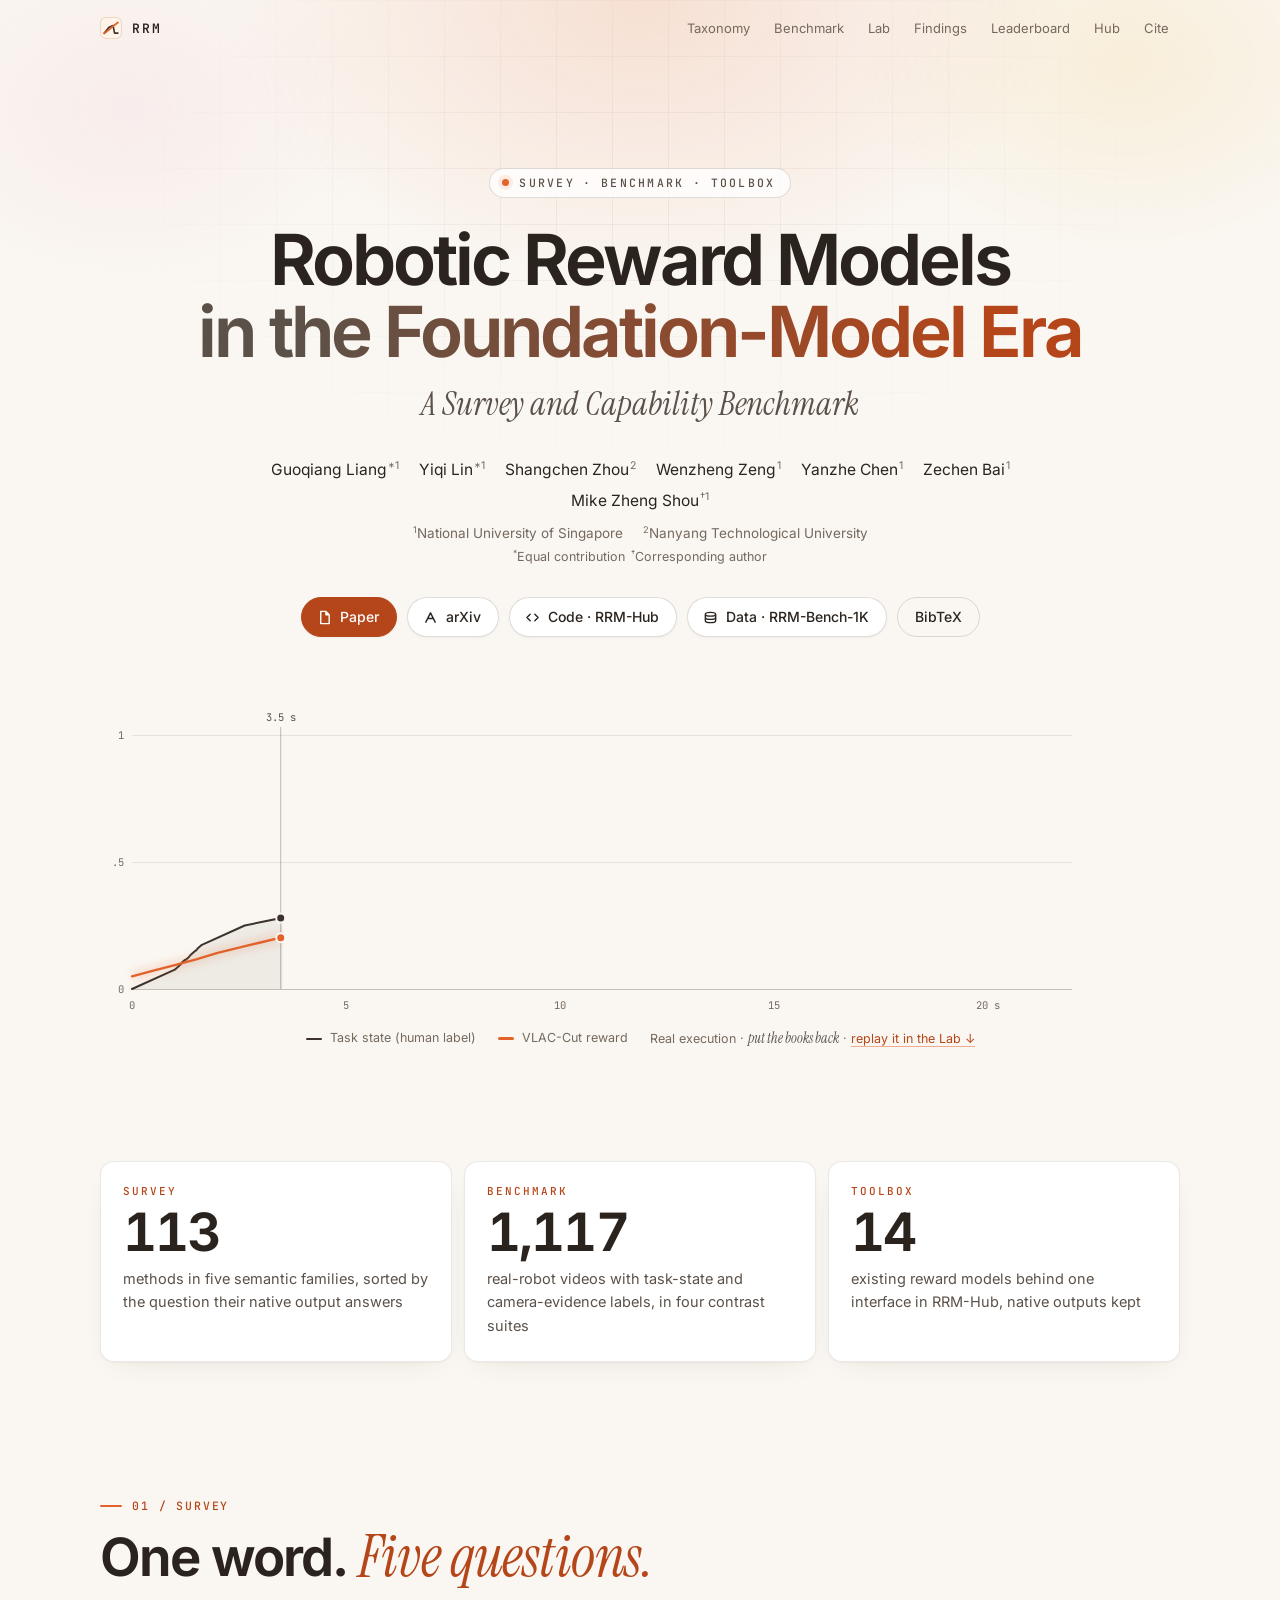
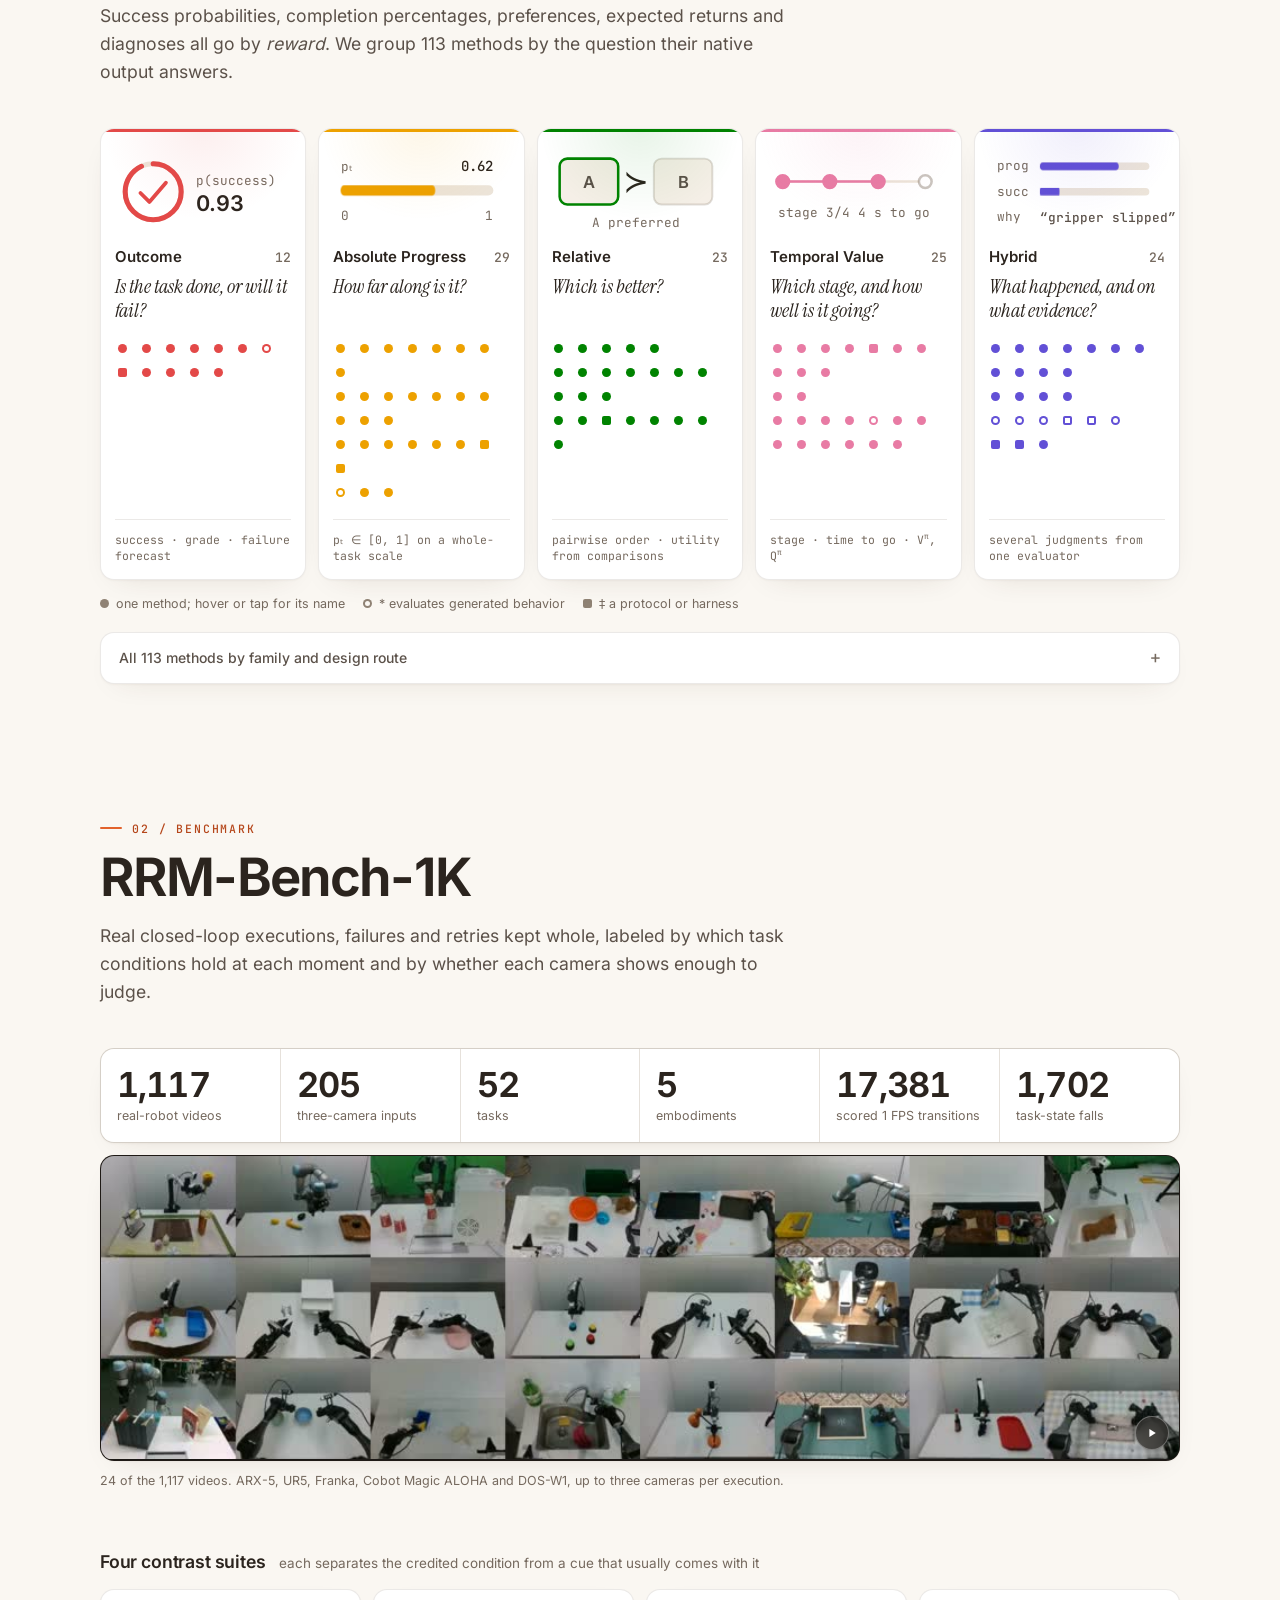
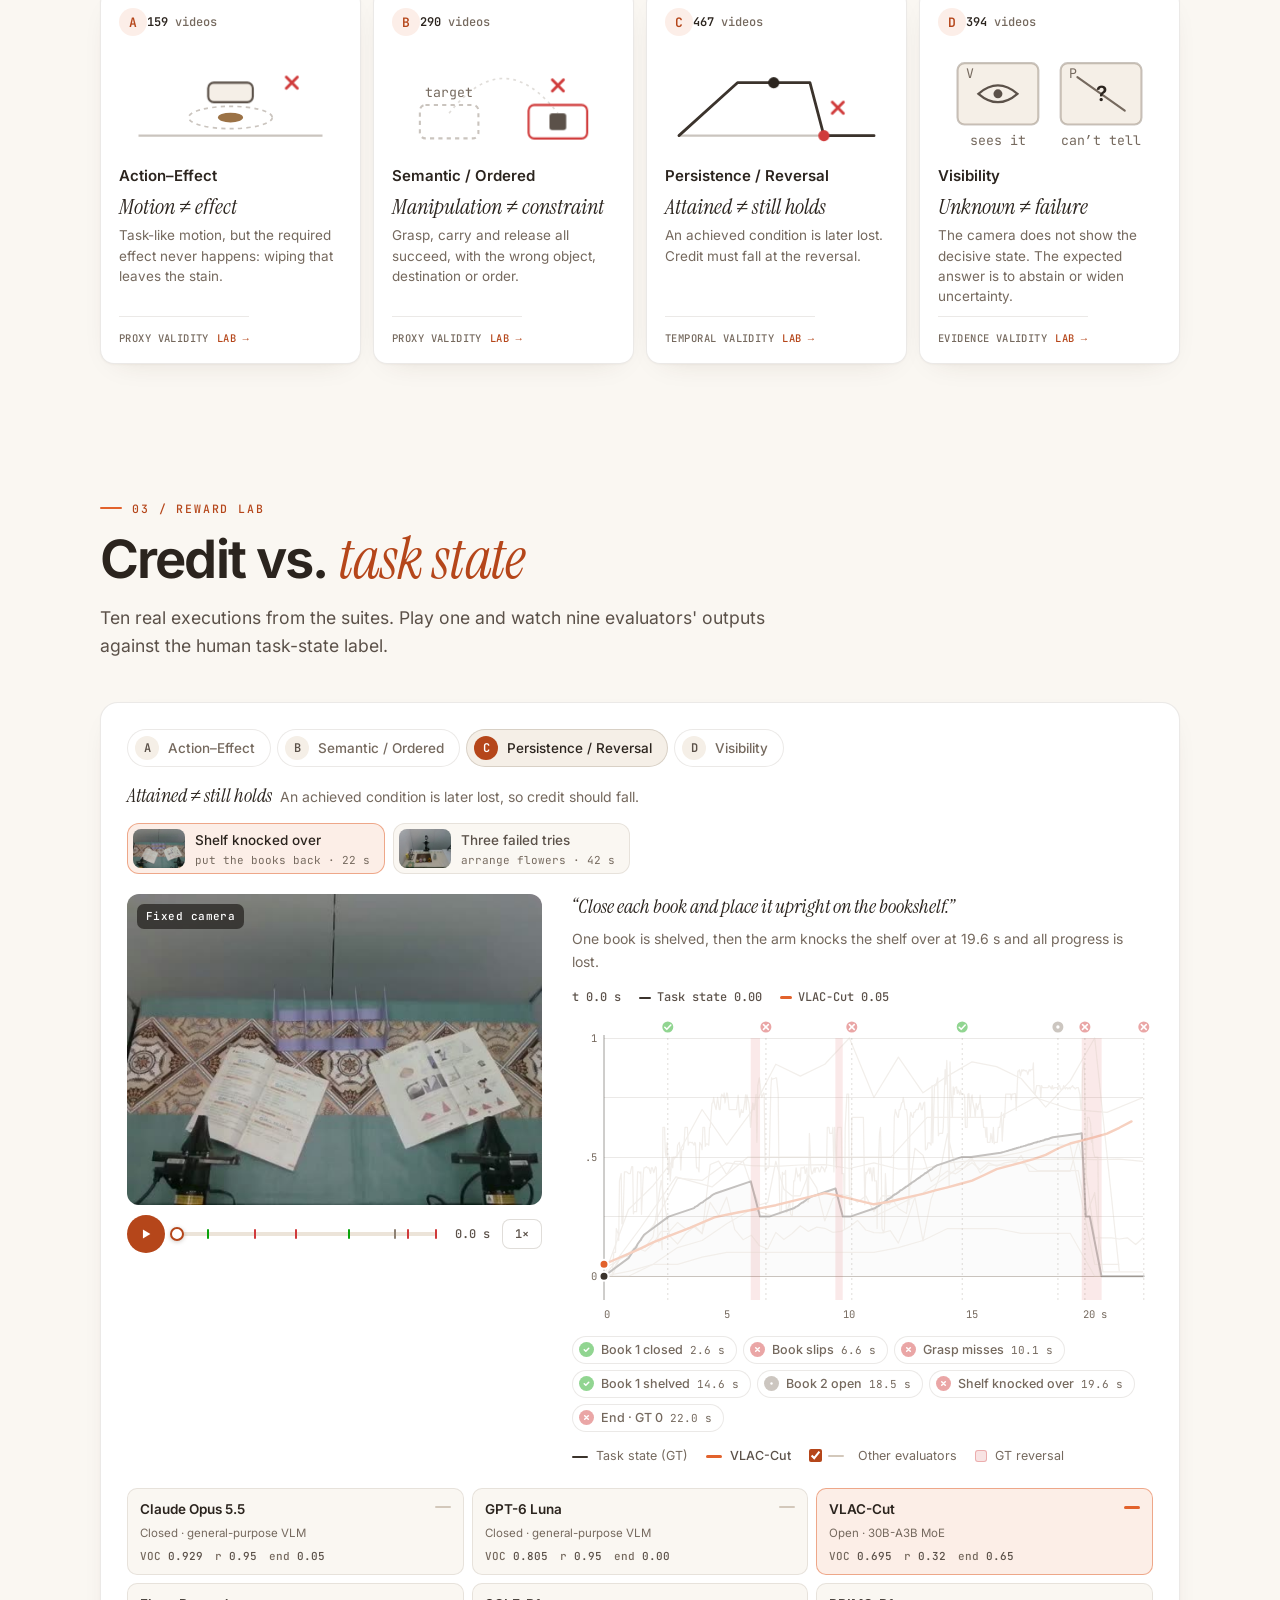
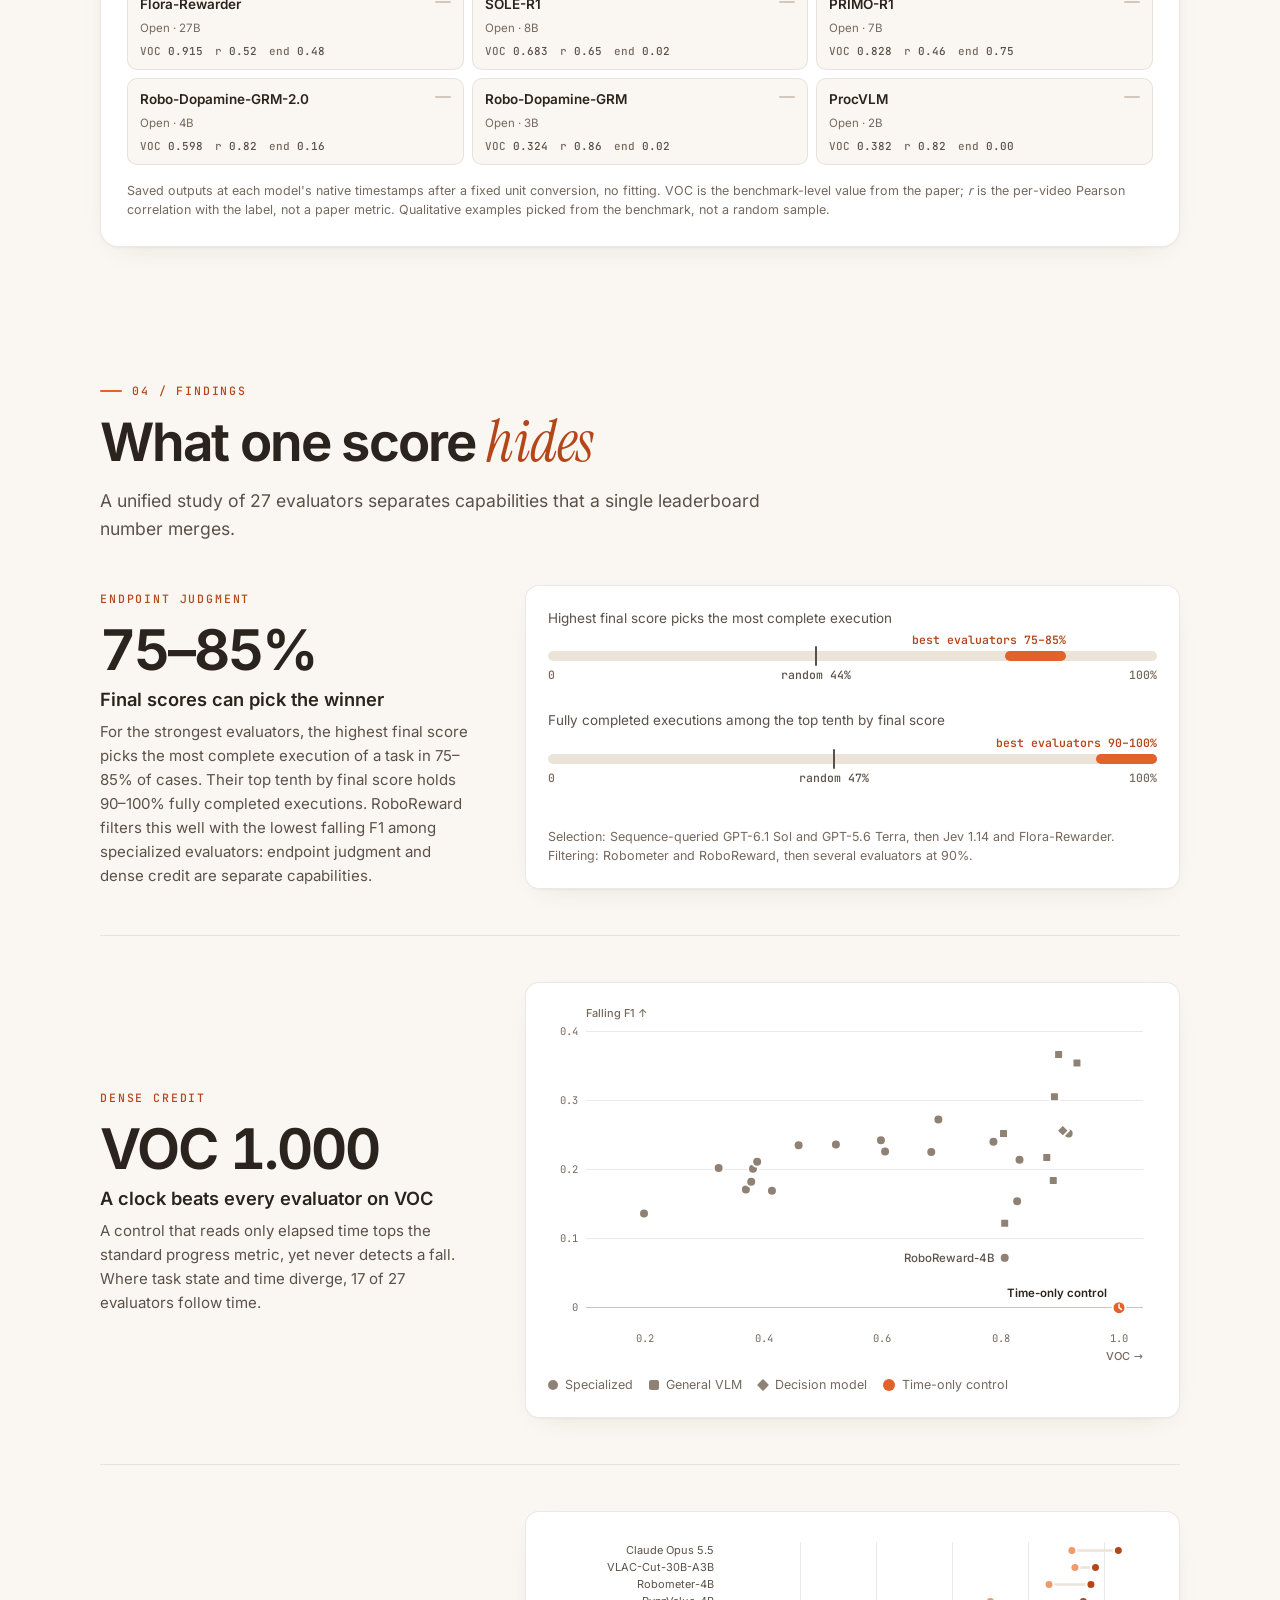
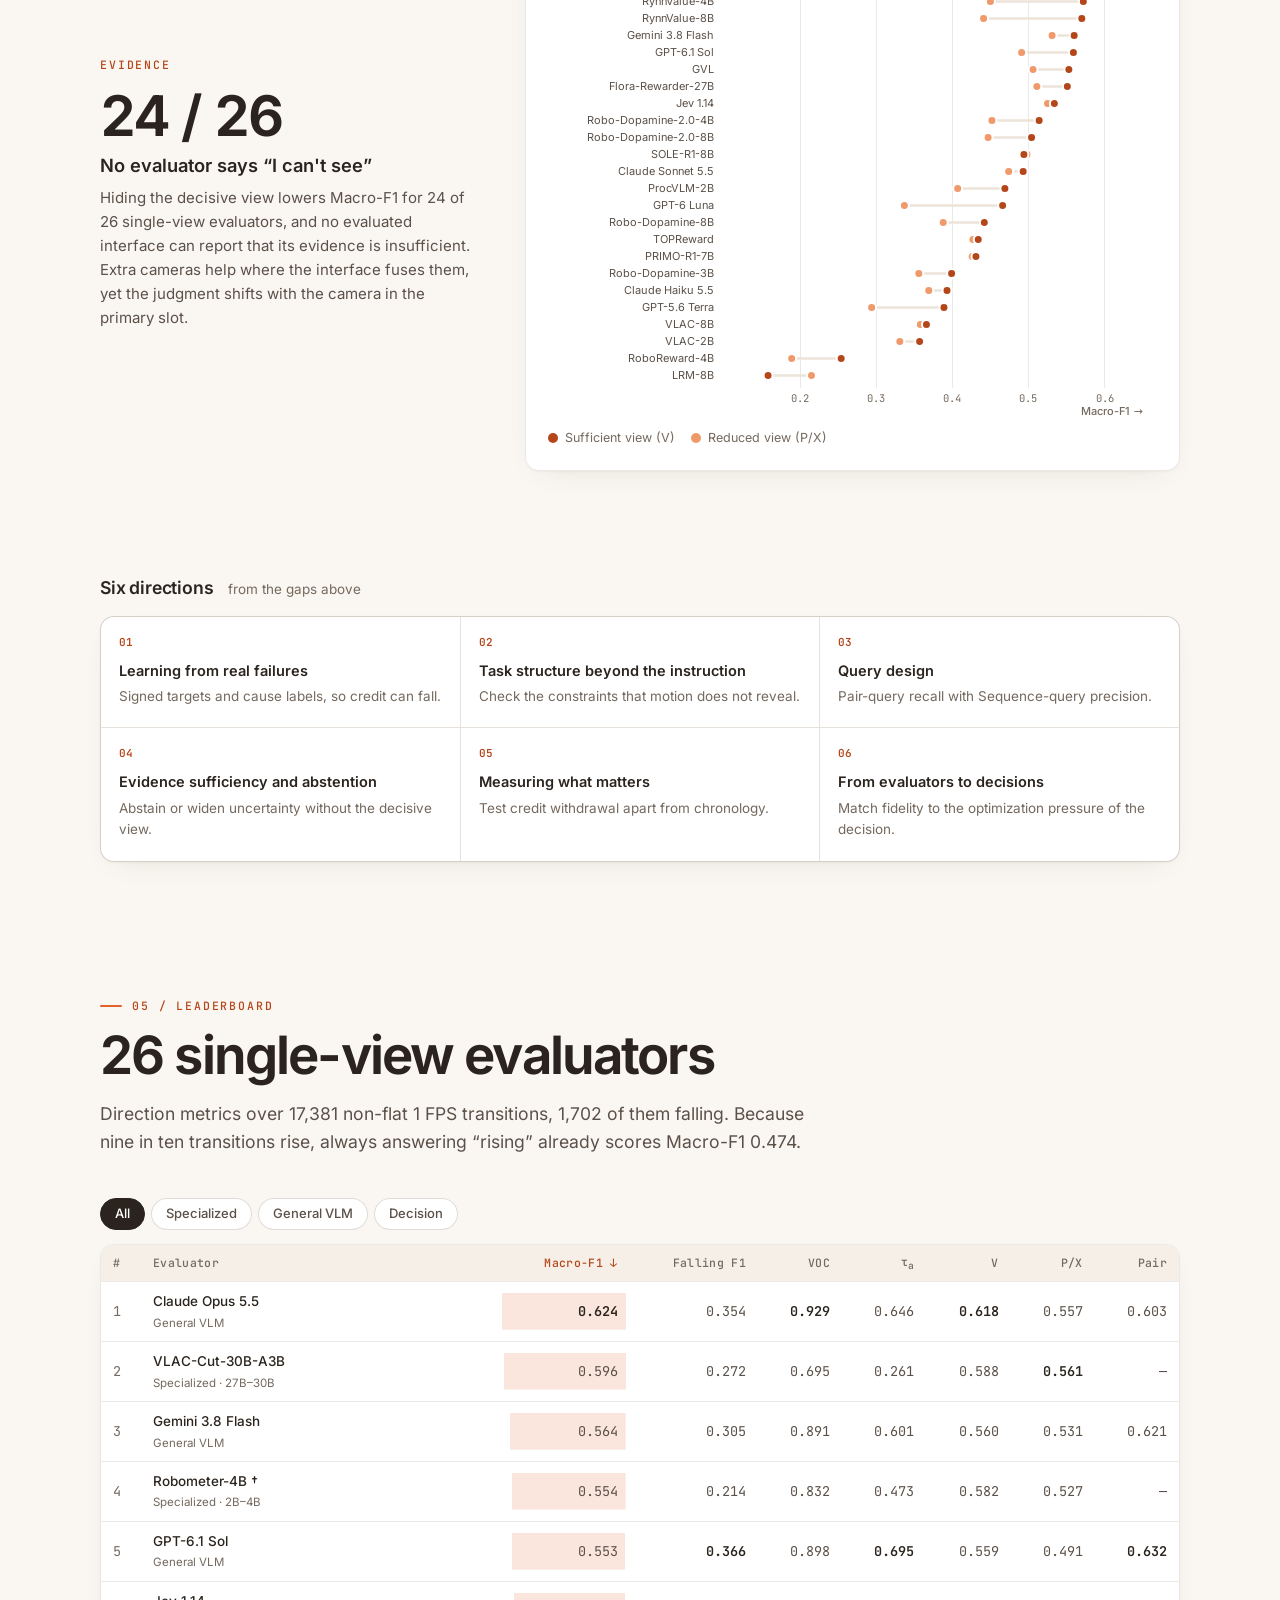
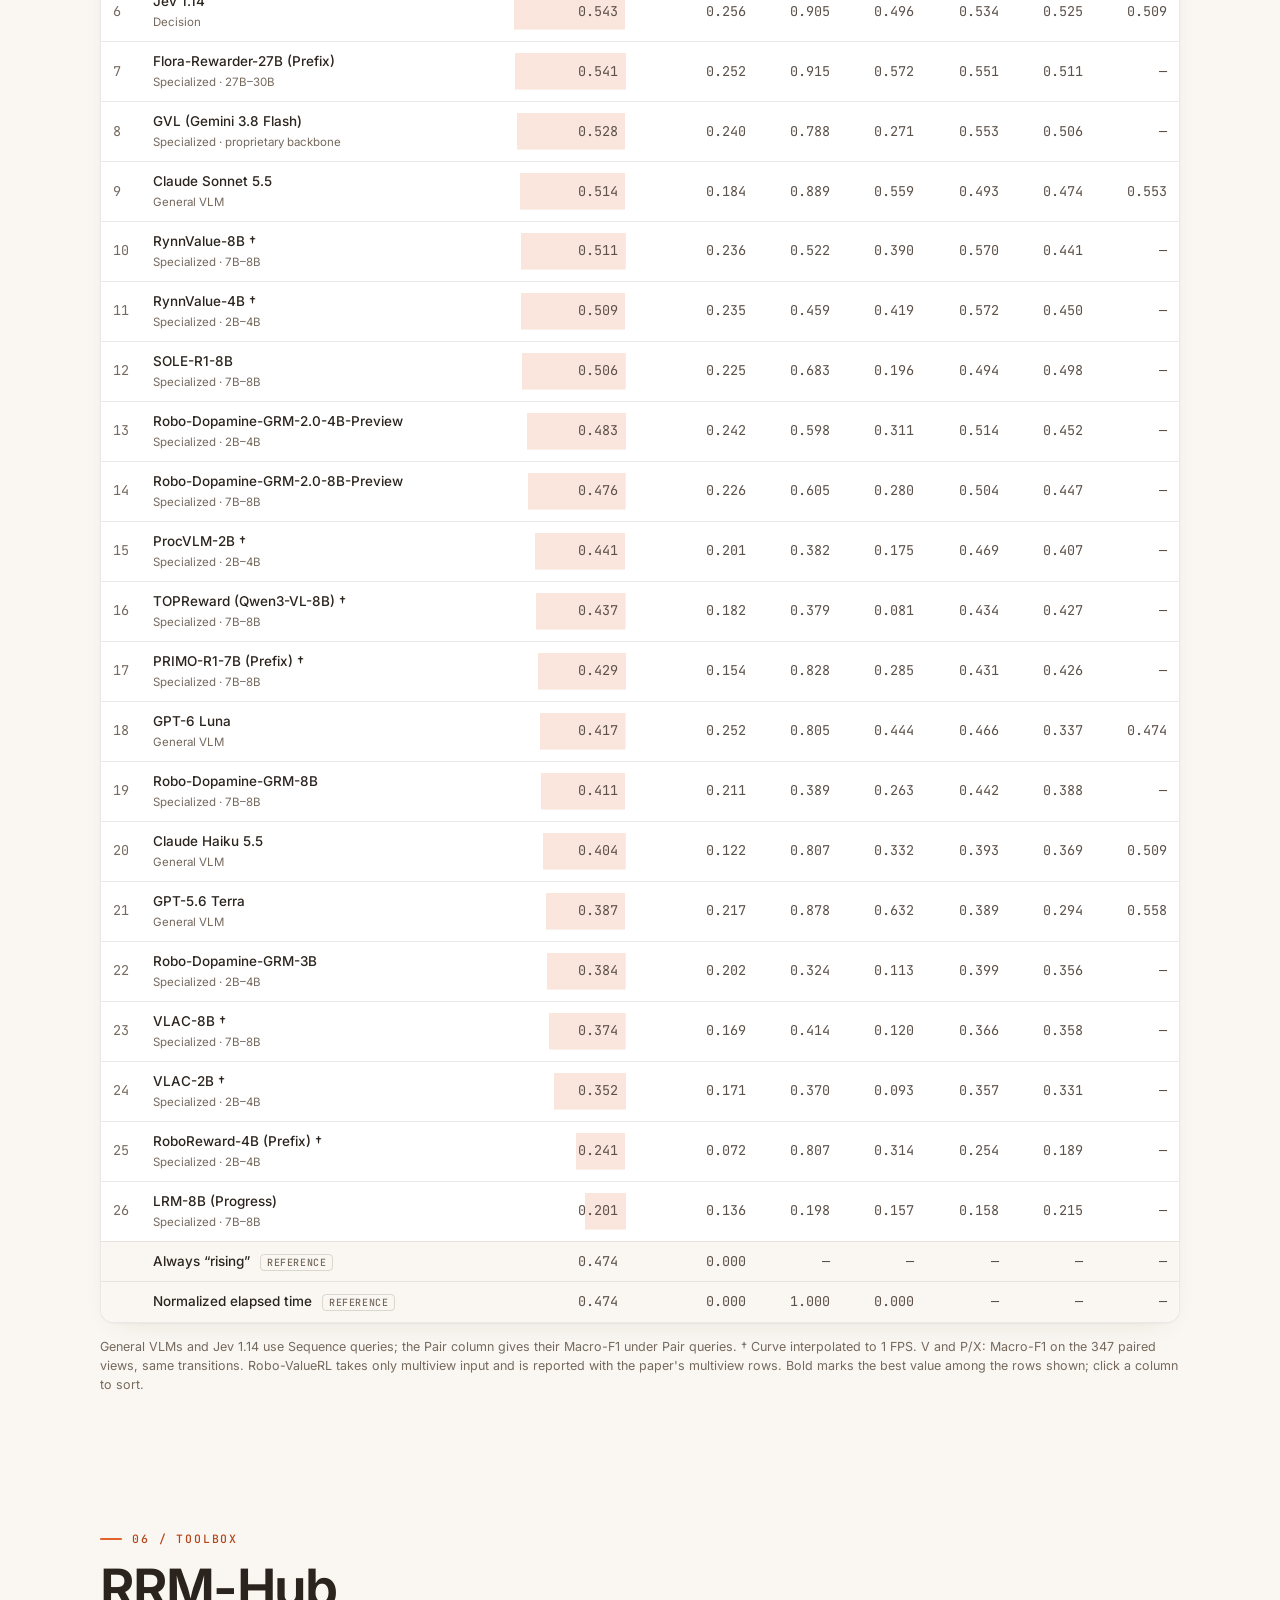
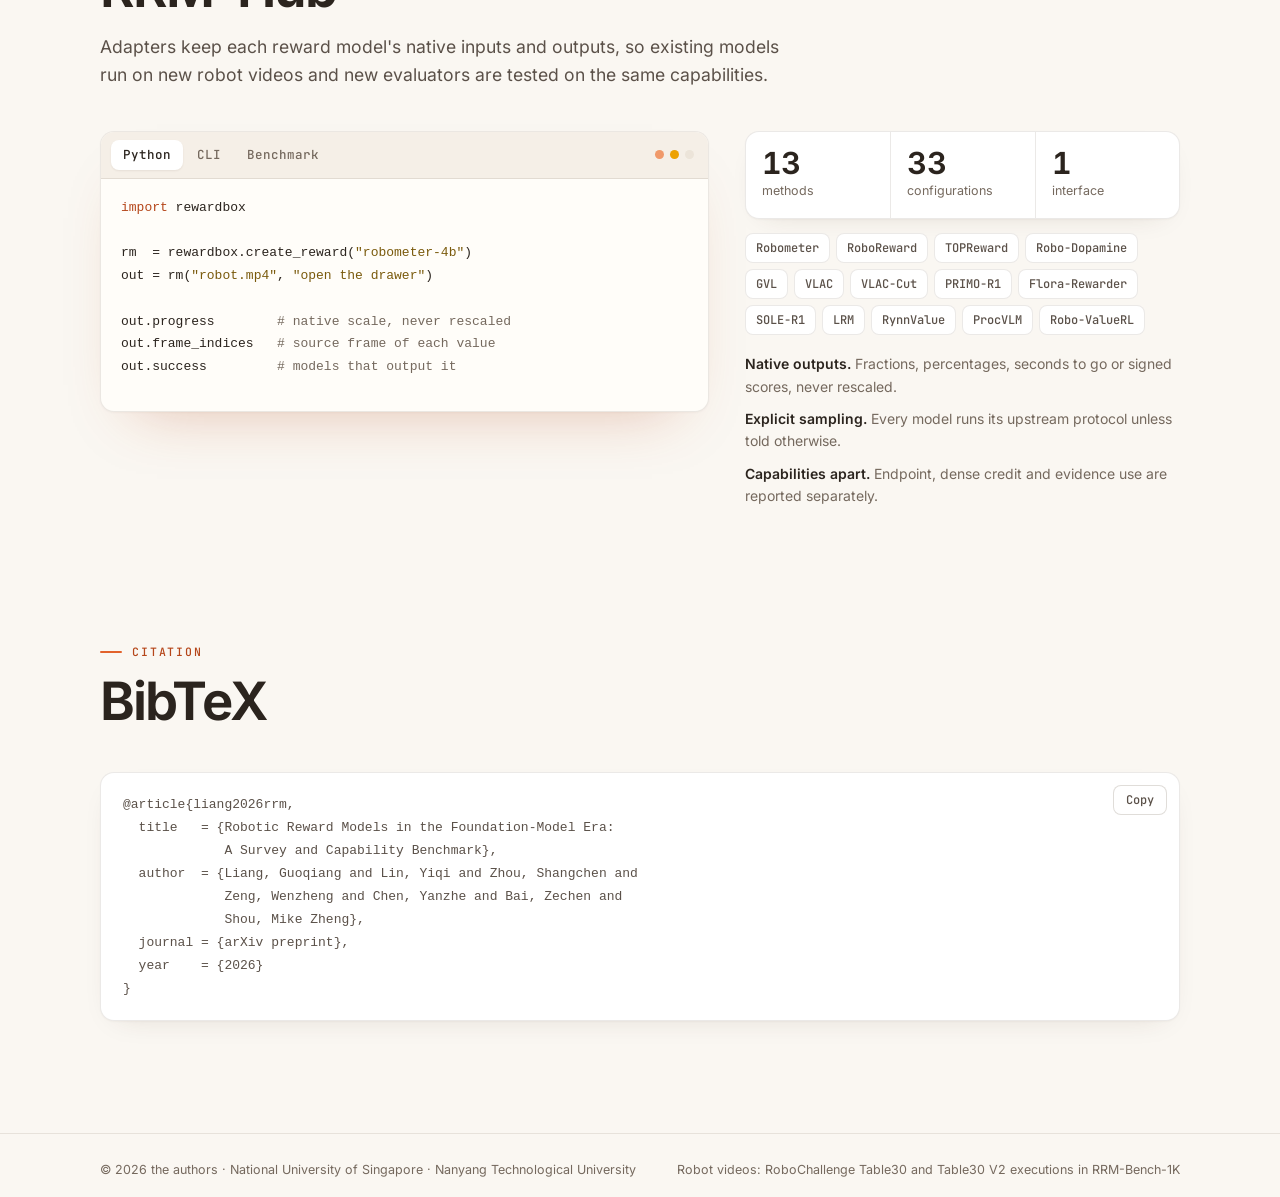
==== commit 96a81a0e: "Follow the paper's corpus of 113 methods on the project page The paper now lists Flora-Rewarder, Rob" ====
--- a/project-page/index.html
+++ b/project-page/index.html
@@ -4,7 +4,7 @@
 <meta charset="utf-8">
 <meta name="viewport" content="width=device-width, initial-scale=1, viewport-fit=cover">
 <title>Robotic Reward Models in the Foundation-Model Era</title>
-<meta name="description" content="A survey of 110 robotic reward models in five semantic families, RRM-Bench-1K (1,117 real-robot videos with task-state labels), and the RRM-Hub toolbox.">
+<meta name="description" content="A survey of 113 robotic reward models in five semantic families, RRM-Bench-1K (1,117 real-robot videos with task-state labels), and the RRM-Hub toolbox.">
 <meta name="theme-color" content="#faf7f2">
 <meta property="og:type" content="website">
 <meta property="og:title" content="Robotic Reward Models in the Foundation-Model Era">
@@ -92,7 +92,7 @@
   <div class="wrap tldr-grid">
     <a class="tile reveal" href="#taxonomy">
       <span class="tile-k">Survey</span>
-      <b class="count" data-to="110">110</b>
+      <b class="count" data-to="113">113</b>
       <span class="tile-t">methods in five semantic families, sorted by the question their native output answers</span>
     </a>
     <a class="tile reveal" href="#bench">
@@ -114,7 +114,7 @@
     <header class="sec-head reveal">
       <span class="idx">01 / Survey</span>
       <h2>One word. <em>Five questions.</em></h2>
-      <p class="lead">Success probabilities, completion percentages, preferences, expected returns and diagnoses all go by <i>reward</i>. We group 110 methods by the question their native output answers.</p>
+      <p class="lead">Success probabilities, completion percentages, preferences, expected returns and diagnoses all go by <i>reward</i>. We group 113 methods by the question their native output answers.</p>
     </header>
 
     <div class="families" id="families">
@@ -174,7 +174,7 @@
           <text class="lbl" x="6" y="52">stage 3/4</text>
           <text class="lbl eta" x="126" y="52" text-anchor="end">4 s to go</text>
         </svg>
-        <h3>Temporal Value <span class="n">24</span></h3>
+        <h3>Temporal Value <span class="n">25</span></h3>
         <p class="q">Which stage, and how well is it going?</p>
         <div class="dots" role="group" aria-label="Temporal Value methods"></div>
         <p class="out">stage · time to go · V<sup>π</sup>, Q<sup>π</sup></p>
@@ -191,7 +191,7 @@
           <rect class="bar b2" x="40" y="29" width="86" height="6" rx="3"/>
           <text class="why" x="40" y="56">“gripper slipped”</text>
         </svg>
-        <h3>Hybrid <span class="n">22</span></h3>
+        <h3>Hybrid <span class="n">24</span></h3>
         <p class="q">What happened, and on what evidence?</p>
         <div class="dots" role="group" aria-label="Hybrid methods"></div>
         <p class="out">several judgments from one evaluator</p>
@@ -201,7 +201,7 @@
     <p class="fam-key reveal"><span><i></i>one method; hover or tap for its name</span><span><i class="gen"></i>* evaluates generated behavior</span><span><i class="proto"></i>‡ a protocol or harness</span></p>
 
     <details class="all-methods reveal">
-      <summary>All 110 methods by family and design route</summary>
+      <summary>All 113 methods by family and design route</summary>
       <div id="method-list" class="method-list"></div>
       <p class="fine">* evaluates generated behavior&ensp;·&ensp;‡ a protocol or harness</p>
     </details>
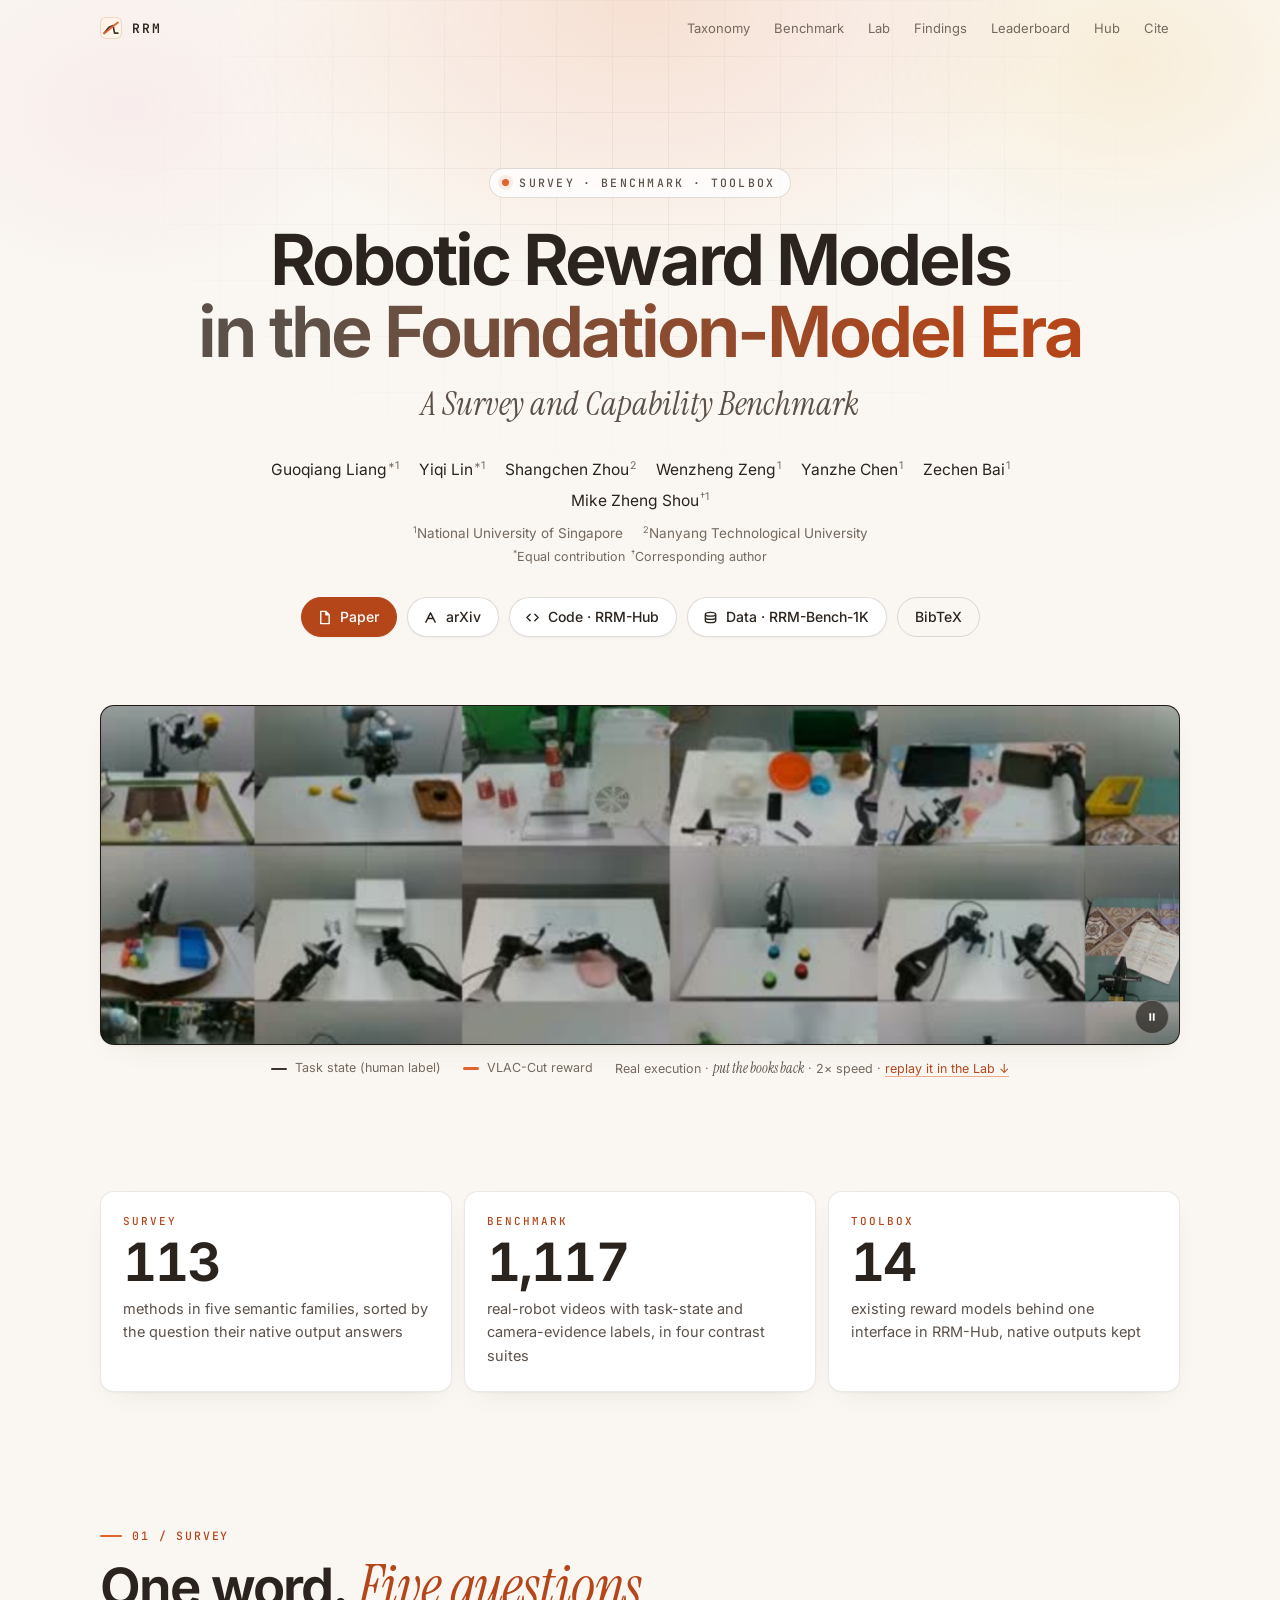
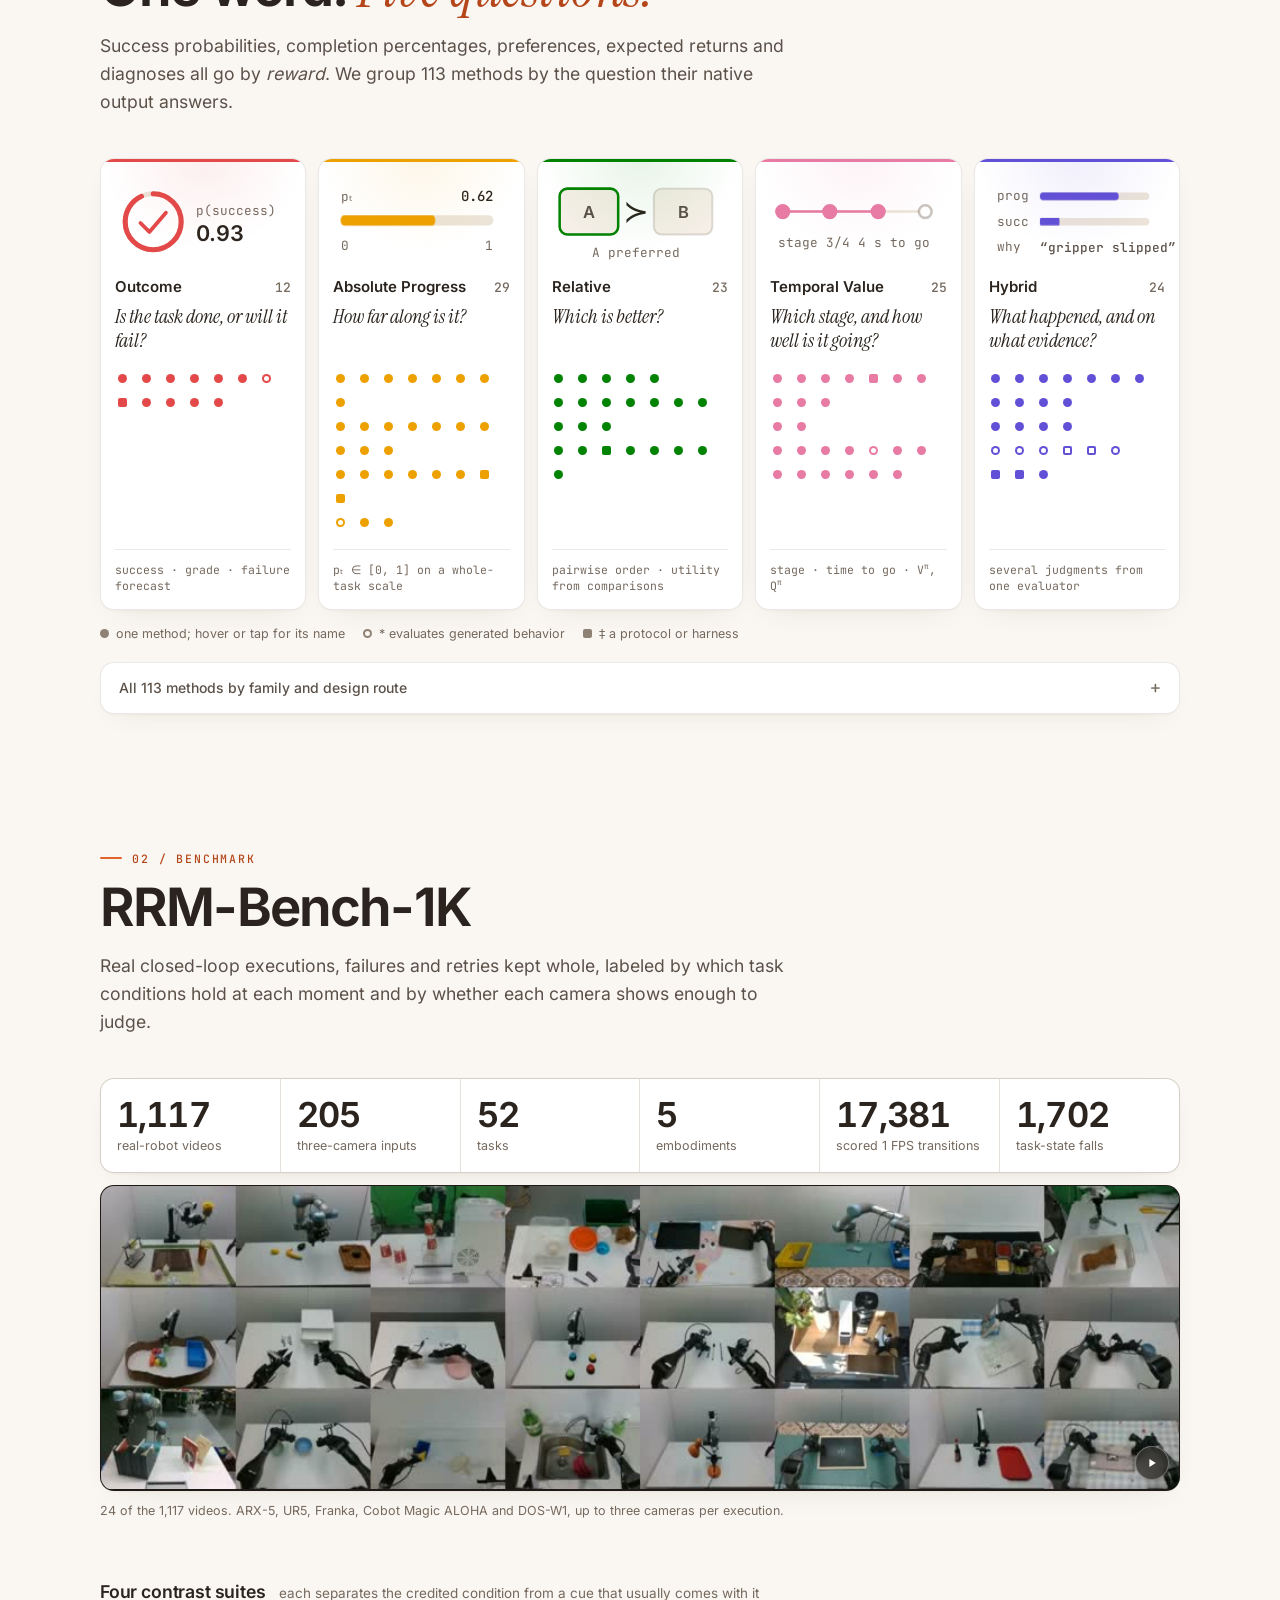
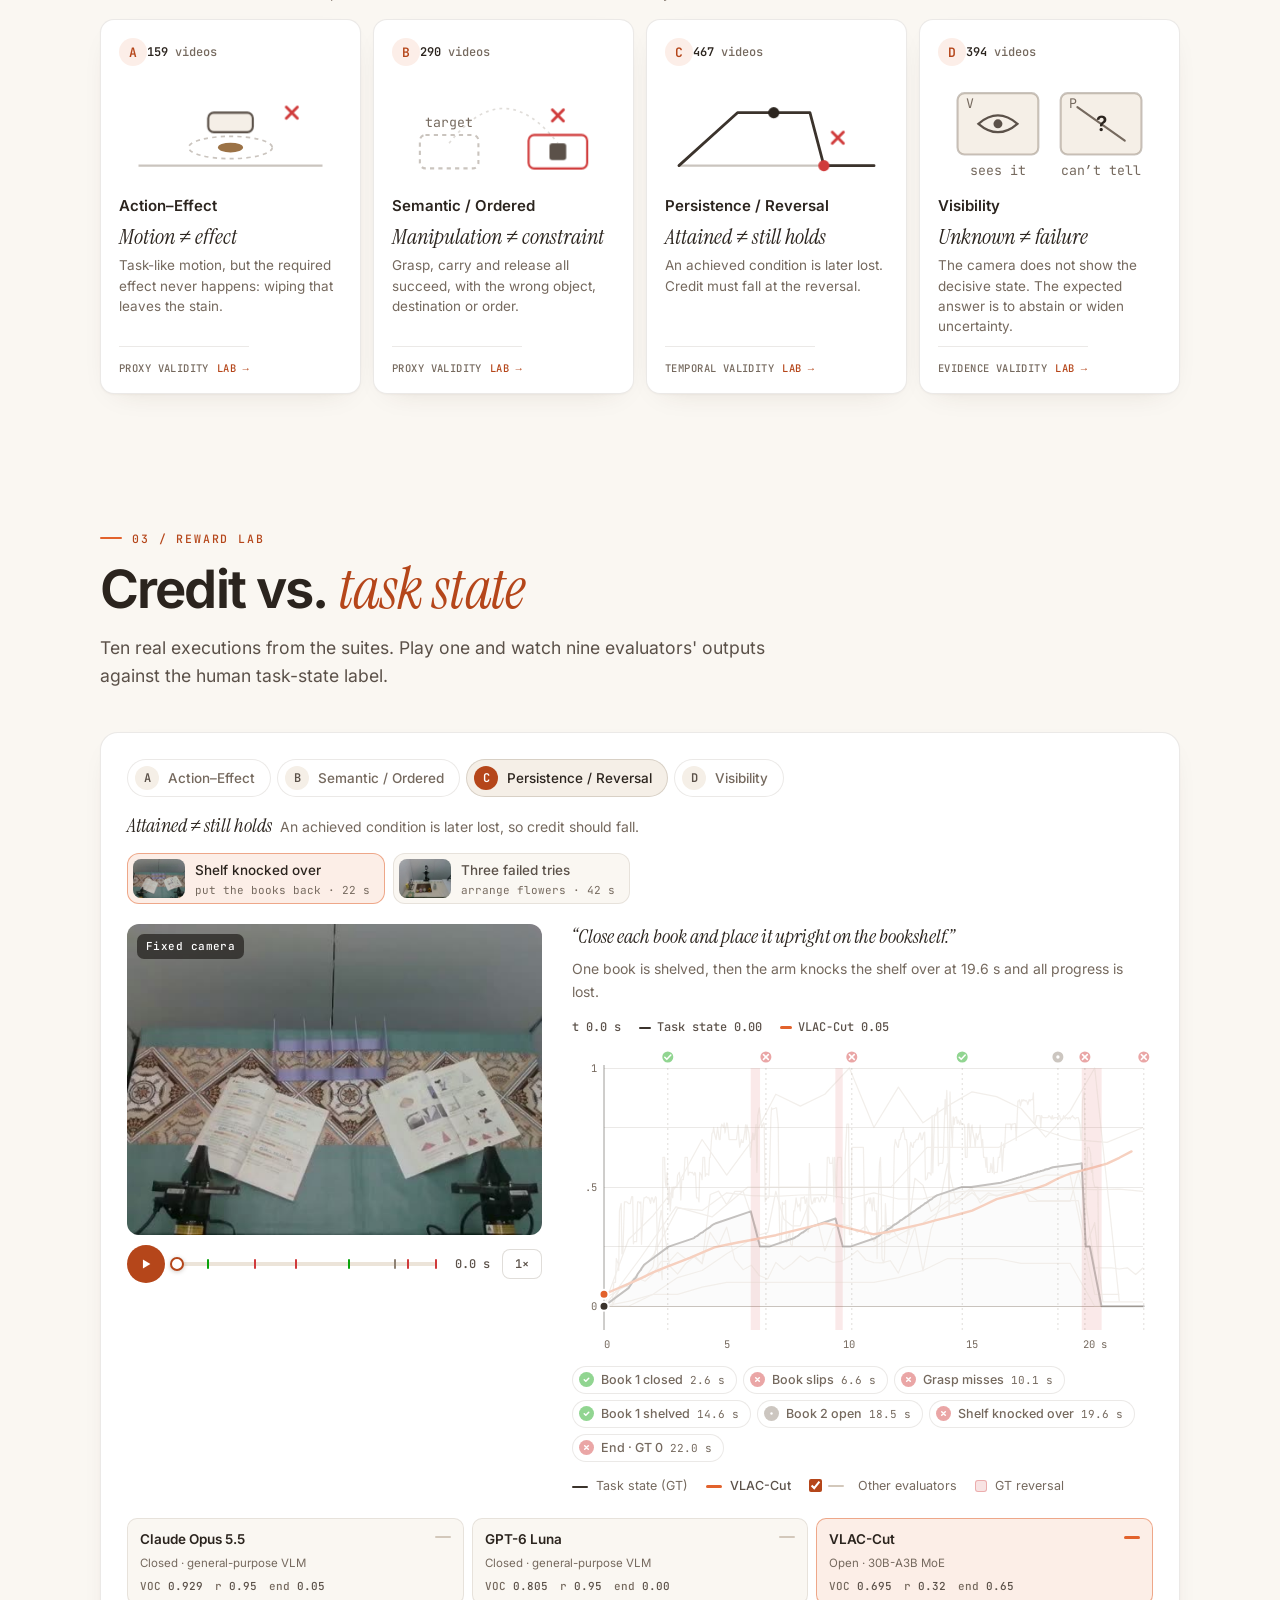
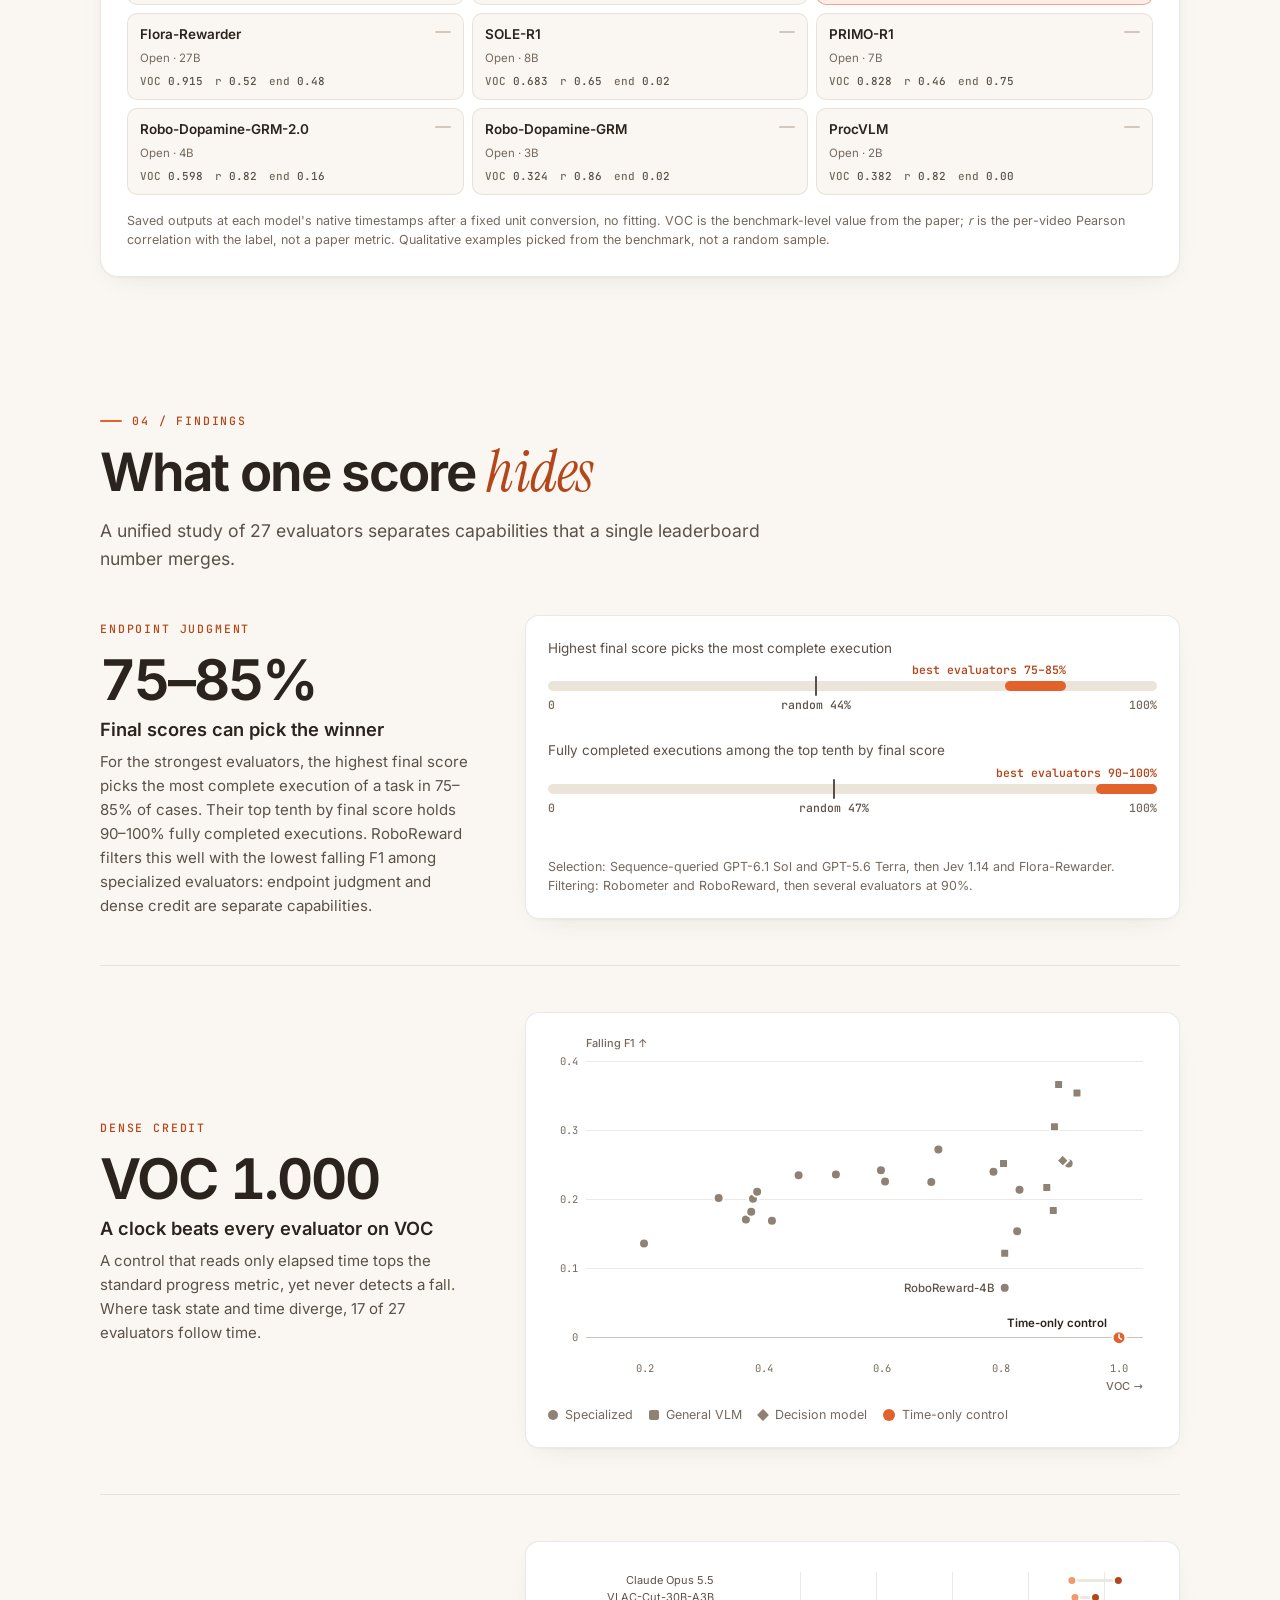
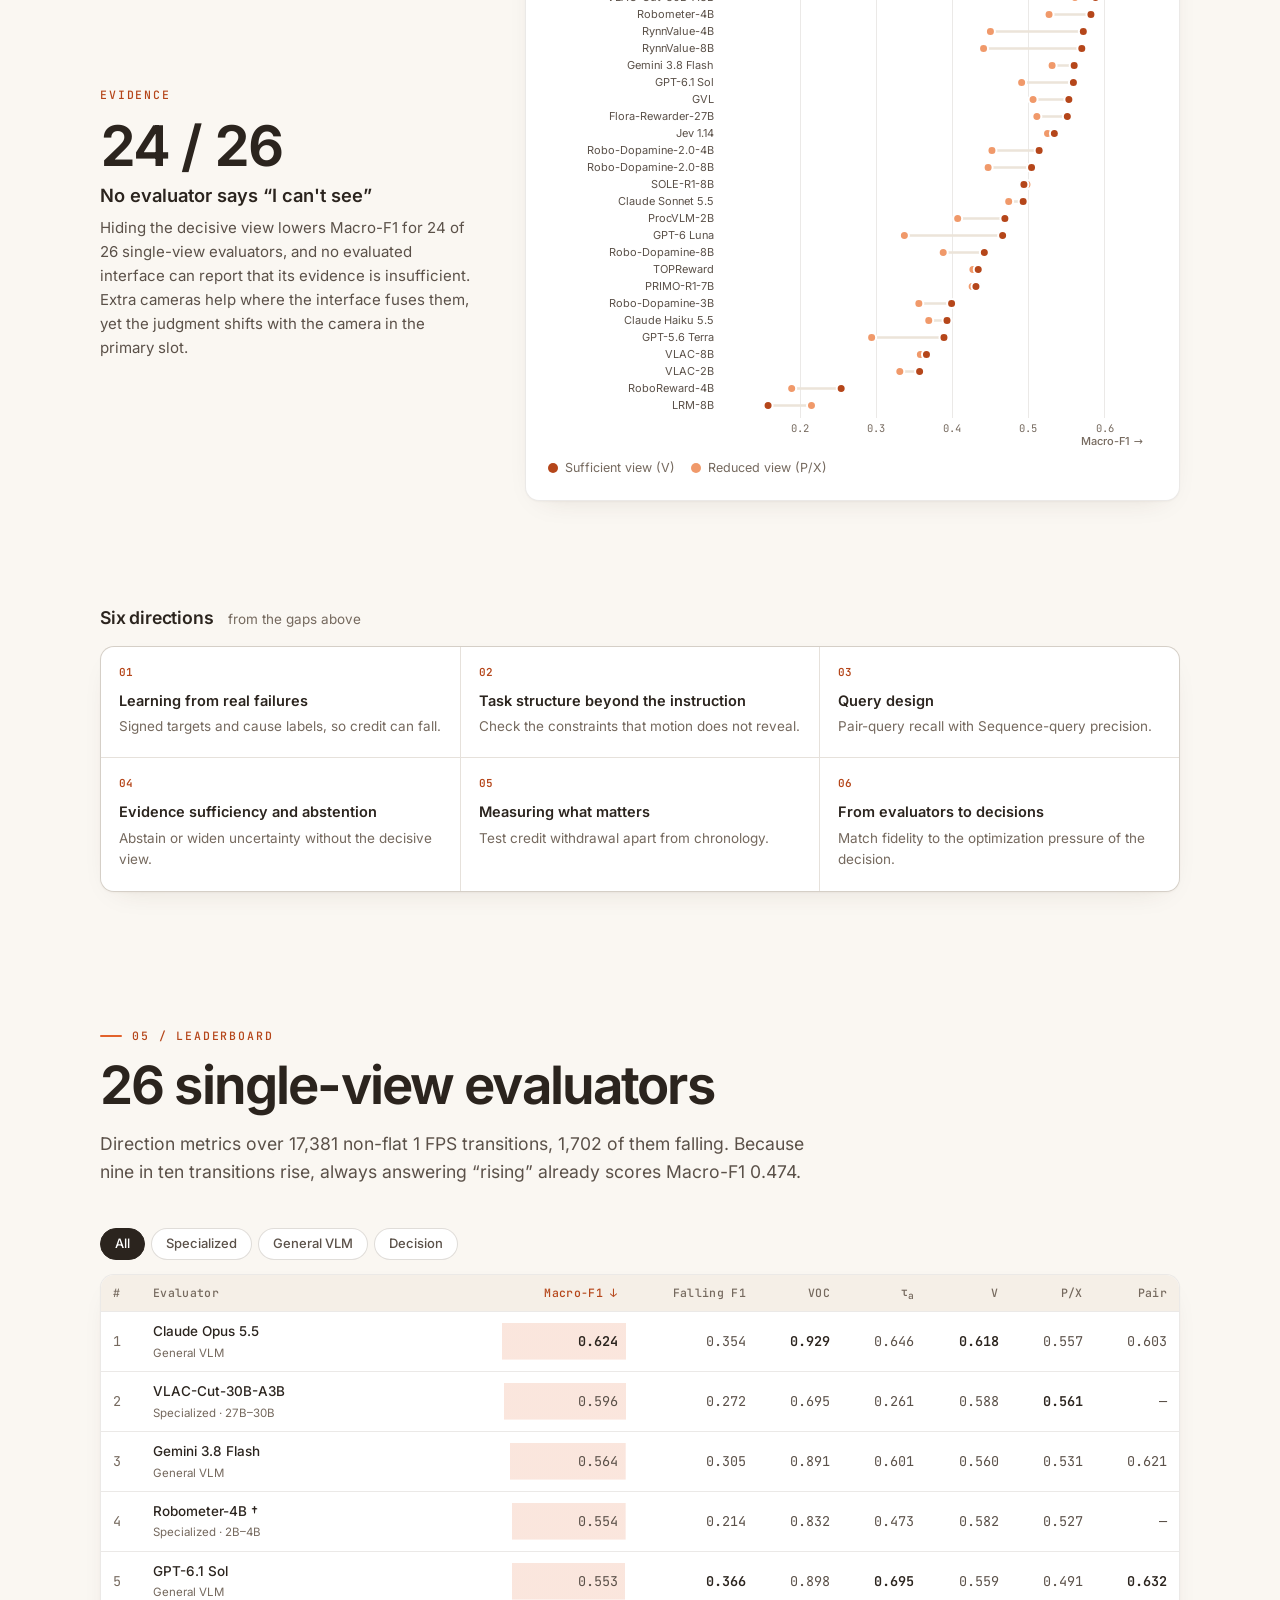
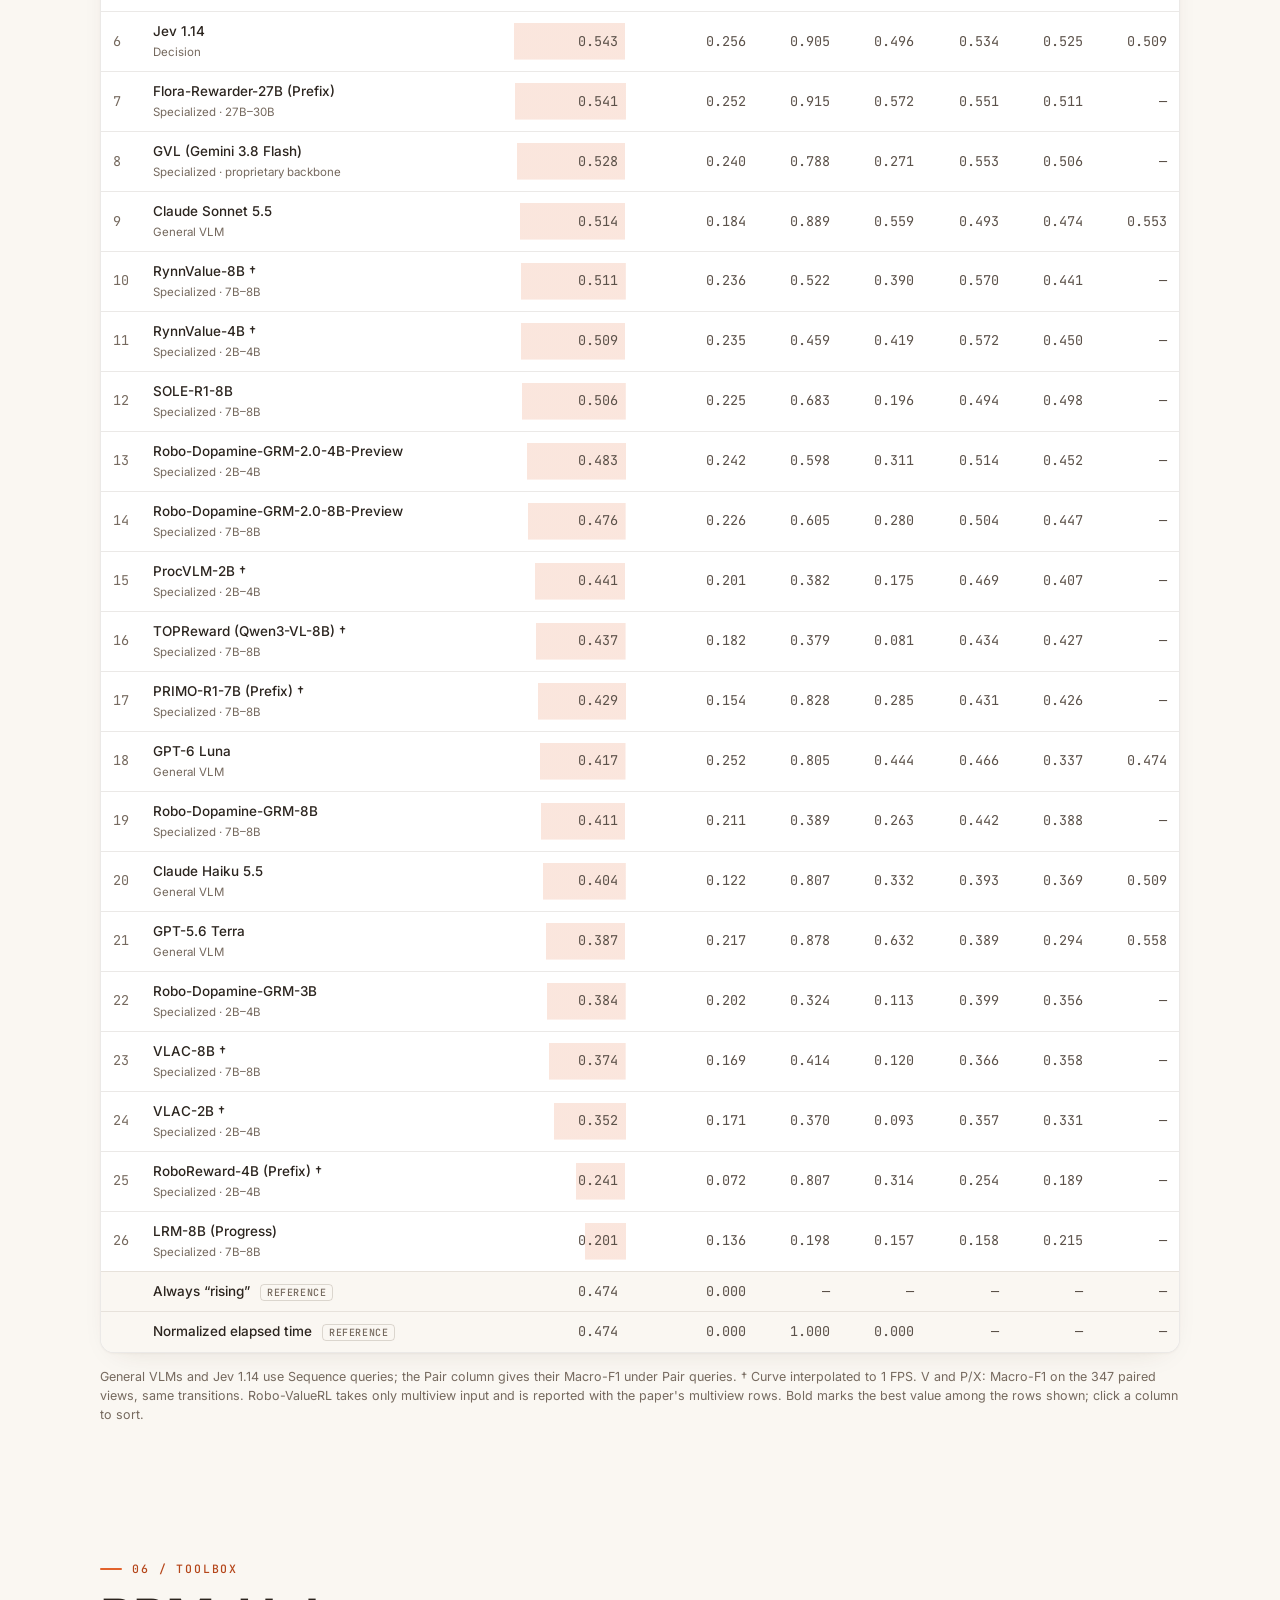
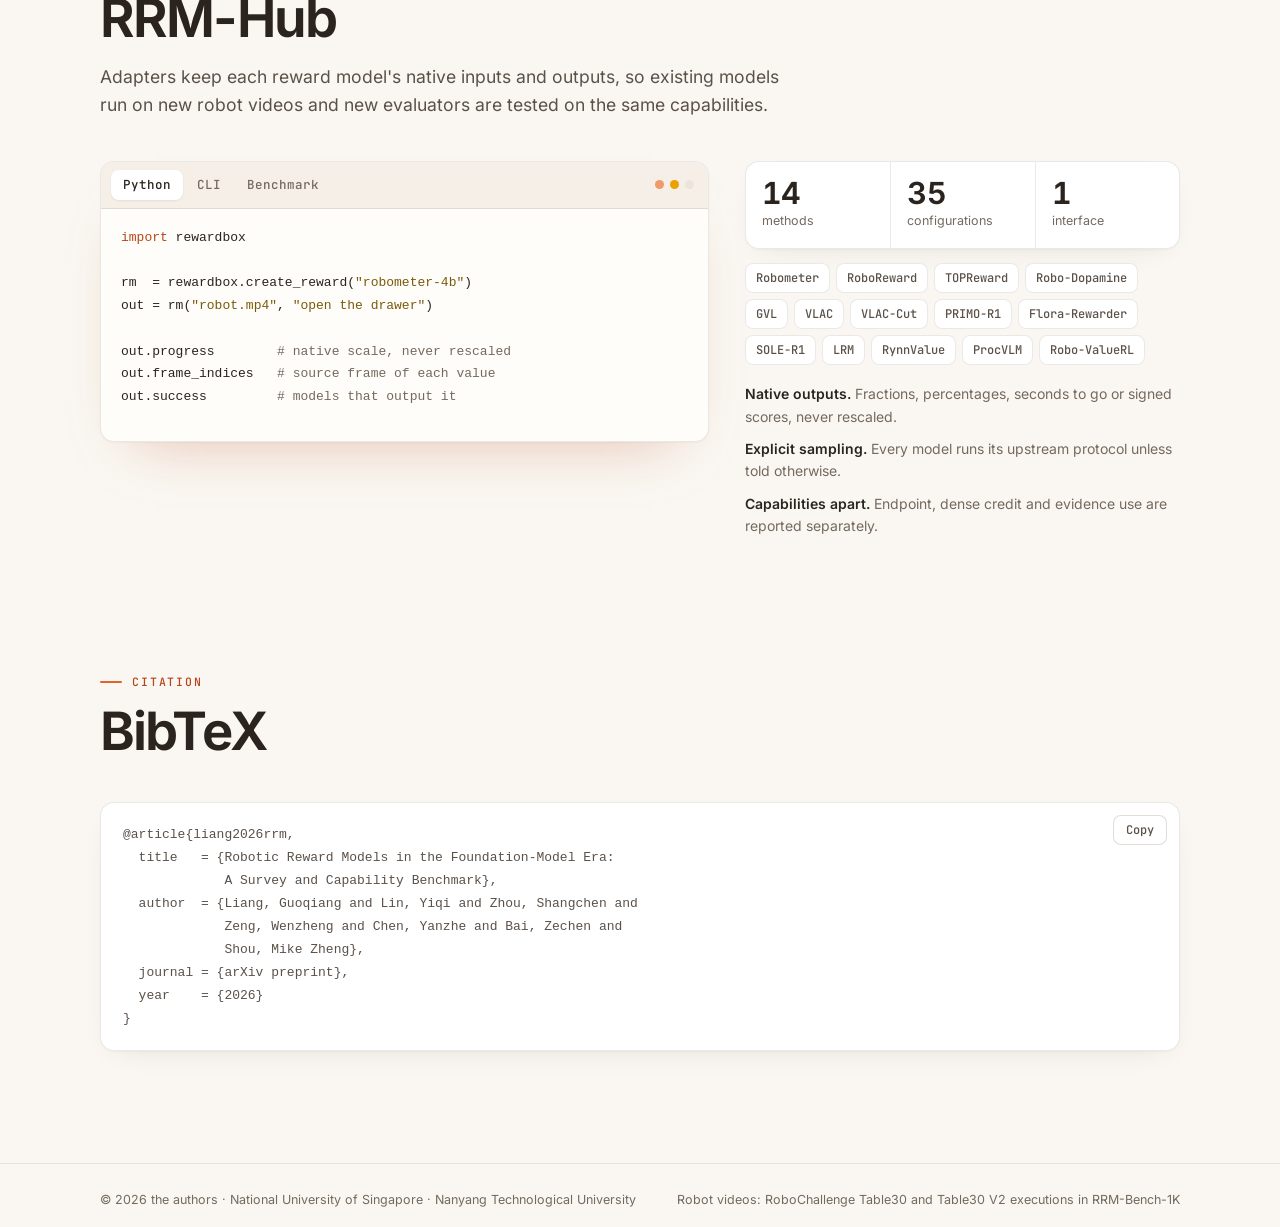
==== commit a7446fa1: "Open the hero with a camera move over the benchmark wall The hero now starts on the 24-execution wal" ====
--- a/project-page/index.html
+++ b/project-page/index.html
@@ -77,12 +77,24 @@
     </div>
   </div>
 
-  <figure class="trace rise" id="hero-trace" aria-label="Task-state label and VLAC-Cut reward over a real execution of putting books back. The label drops to zero when the shelf is knocked over at 19.6 seconds; the model's reward keeps rising to 0.65.">
-    <div class="wrap"><svg class="trace-svg" role="presentation"></svg></div>
+  <!-- Opening shot: the camera drifts over the benchmark wall, pushes into one execution and the
+       reward trace then draws in step with that video. main.js (heroStage) runs the timeline. -->
+  <figure class="trace stage rise" id="hero-trace" aria-label="Robot executions from RRM-Bench-1K, then a real execution of putting books back with its task-state label and VLAC-Cut reward. The label drops to zero when the shelf is knocked over at 19.6 seconds; the model's reward keeps rising to 0.65.">
+    <div class="wrap">
+      <div class="stage-box">
+        <div class="stage-frame">
+          <div class="stage-wall">
+            <video class="stage-mosaic" src="assets/video/mosaic.mp4" poster="assets/img/mosaic.jpg" muted loop playsinline preload="auto" aria-hidden="true"></video>
+            <video class="stage-clip" src="assets/video/books_shelf_swept.mp4" poster="assets/img/posters/books_shelf_swept.jpg" muted playsinline preload="auto" aria-hidden="true"></video>
+          </div>
+        </div>
+        <div class="stage-chart"><svg class="trace-svg" role="presentation"></svg></div>
+      </div>
+    </div>
     <figcaption class="wrap">
       <span><i class="key key-gt"></i>Task state (human label)</span>
       <span><i class="key key-model"></i>VLAC-Cut reward</span>
-      <span class="trace-src">Real execution · <em>put the books back</em> · <a href="#lab" data-lab="C">replay it in the Lab ↓</a></span>
+      <span class="trace-src">Real execution · <em>put the books back</em> · 2× speed · <a href="#lab" data-lab="C">replay it in the Lab ↓</a></span>
     </figcaption>
   </figure>
 </section>
--- a/project-page/assets/css/style.css
+++ b/project-page/assets/css/style.css
@@ -174,6 +174,28 @@
 .trace figcaption em { font-family: var(--serif); font-size: 1.12em; color: var(--ink-2); }
 .trace figcaption a { color: var(--accent-ink); border-bottom: 1px solid var(--accent-line); }
 .trace figcaption a:hover { border-color: var(--accent-ink); }
+
+/* hero stage: video frame (wall, then one execution) beside or above the trace.
+   Wide screens: the frame spans the stage, then closes to a 4:3 box at the left and uncovers the chart.
+   Narrow screens: a 4:3 frame with the chart below. main.js sets the camera and the frame width. */
+.stage-box { position: relative; --sh: clamp(260px, 27vw, 340px); }
+.stage-frame {
+  position: relative; z-index: 1; overflow: hidden; width: 100%; max-width: 560px; aspect-ratio: 4 / 3; margin: 0 auto;
+  border: 1px solid var(--line); border-radius: var(--r); background: #1c1916; box-shadow: var(--shadow);
+}
+.stage-wall { position: absolute; left: 0; top: 0; width: 1920px; height: 540px; transform-origin: 0 0; will-change: transform; }
+.stage-wall video { position: absolute; display: block; }
+.stage-mosaic { left: 0; top: 0; width: 1920px; height: 540px; }
+.stage-clip { left: 1200px; top: 180px; width: 240px; height: 180px; object-fit: cover; background: #1c1916; }
+.stage-chart { position: relative; margin-top: 20px; }
+.stage .trace-svg { height: clamp(180px, 48vw, 240px); }
+.stage .wall-btn { z-index: 2; }
+@media (min-width: 860px) {
+  .stage-box { height: var(--sh); }
+  .stage-frame { position: absolute; left: 0; top: 0; height: 100%; max-width: none; aspect-ratio: auto; margin: 0; }
+  .stage-chart { position: absolute; top: 0; right: 0; bottom: 0; left: calc(var(--sh) * 4 / 3 + 32px); margin: 0; }
+  .stage .trace-svg { height: 100%; }
+}
 
 /* shared chart vocabulary (hero, lab, findings) */
 .key { display: inline-block; width: 16px; height: 2px; border-radius: 2px; margin-right: 8px; vertical-align: middle; background: var(--gt); }
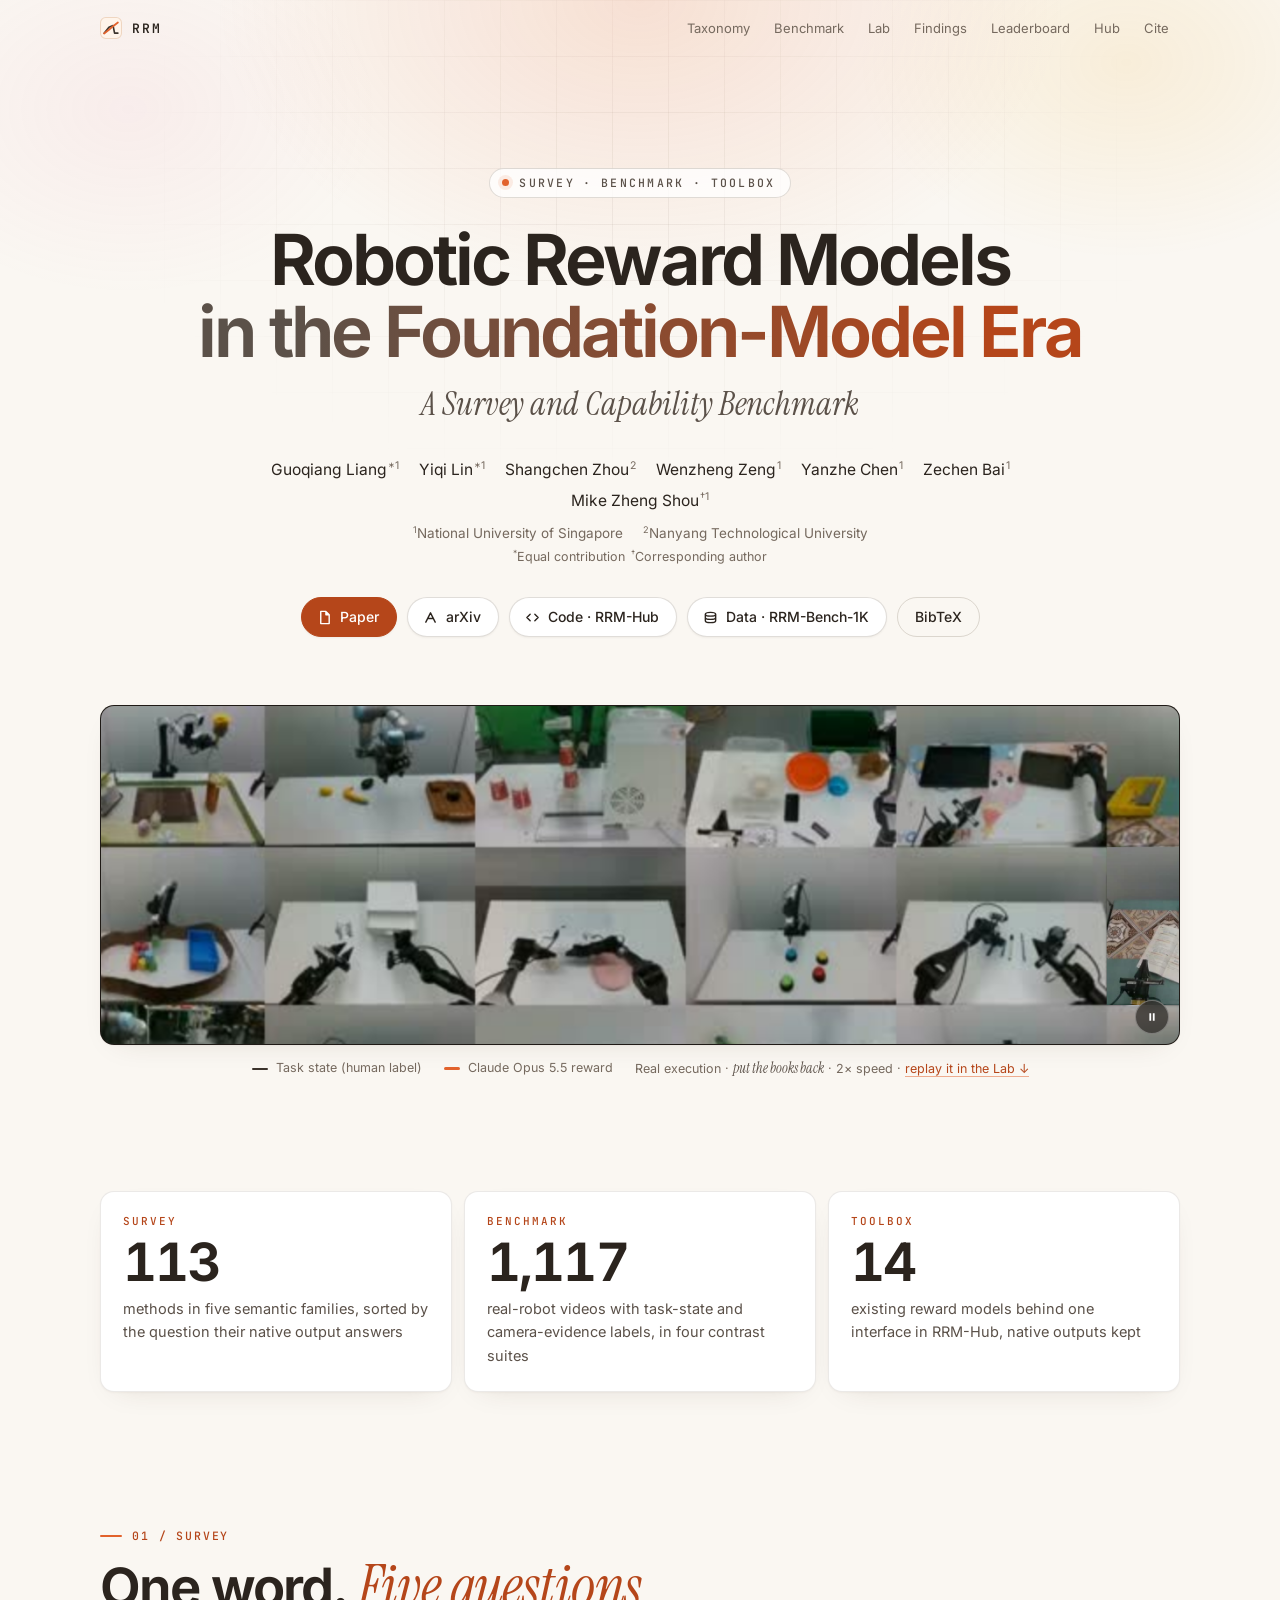
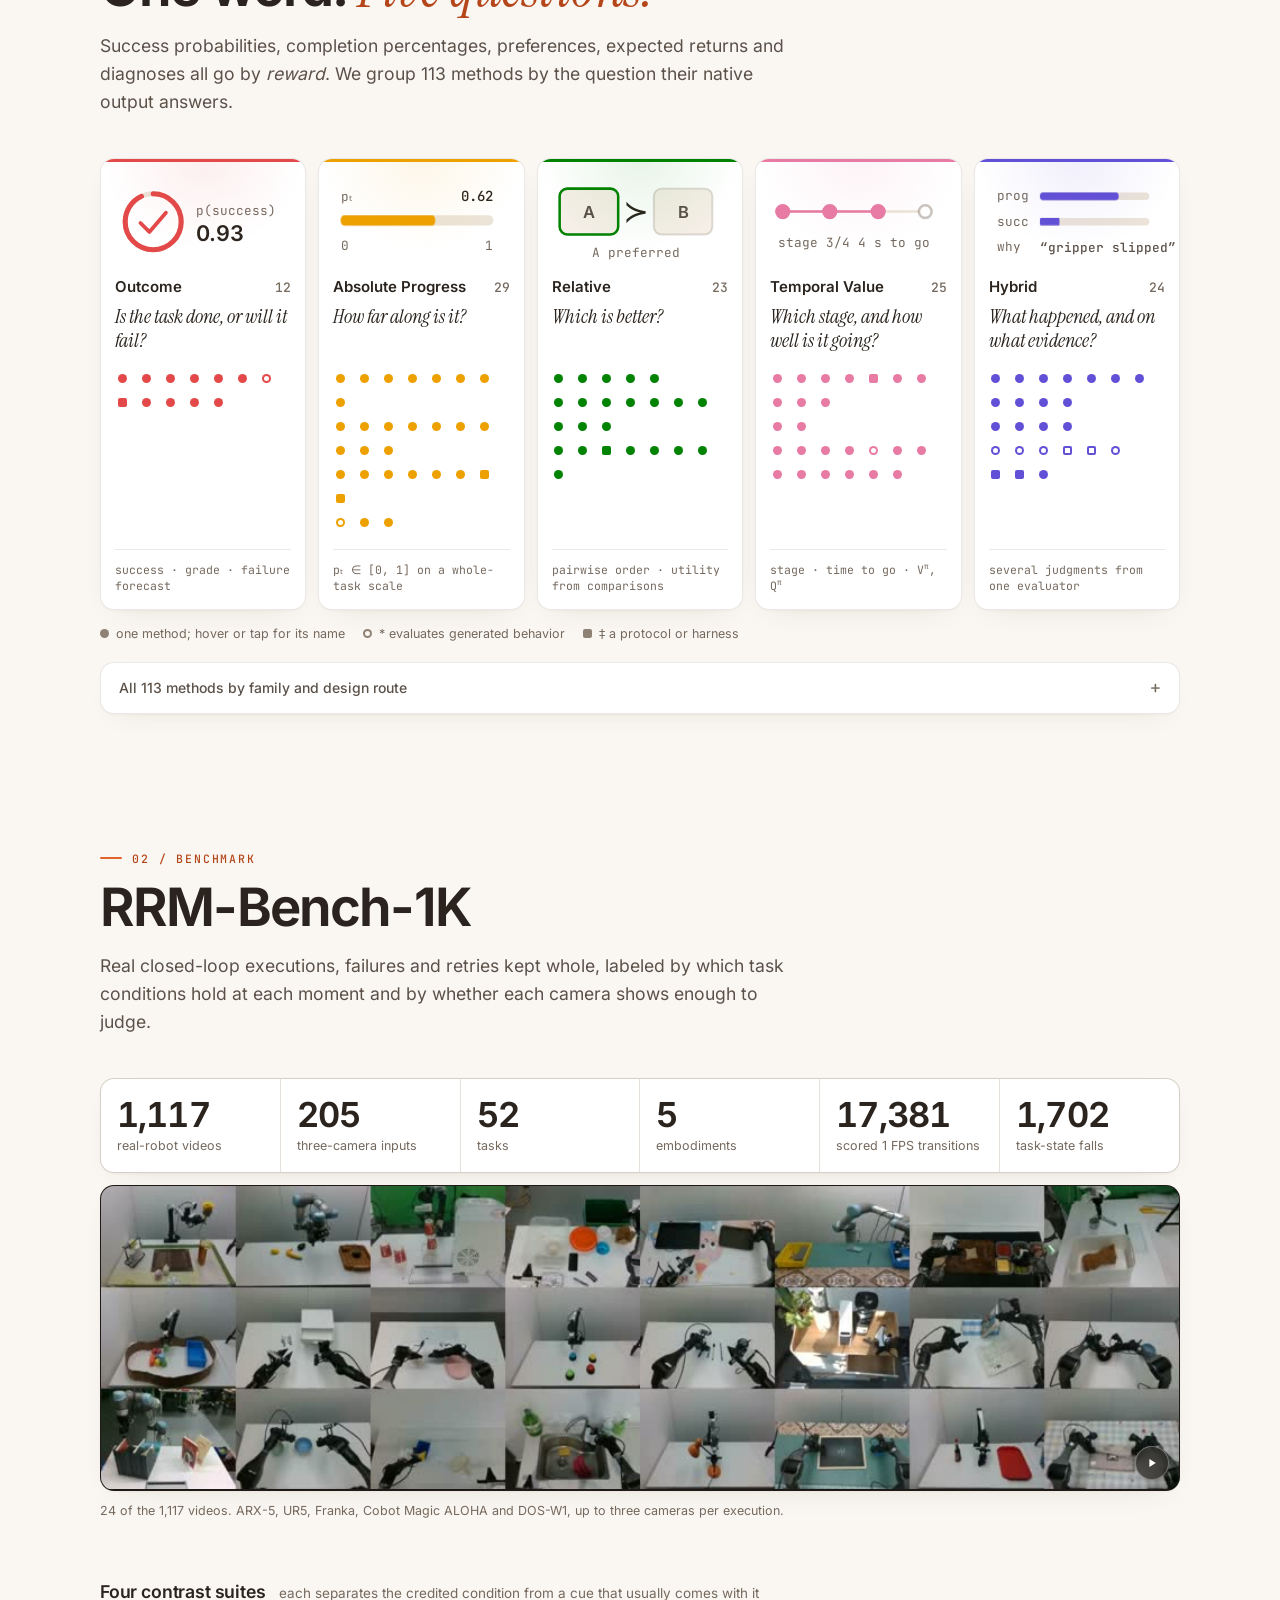
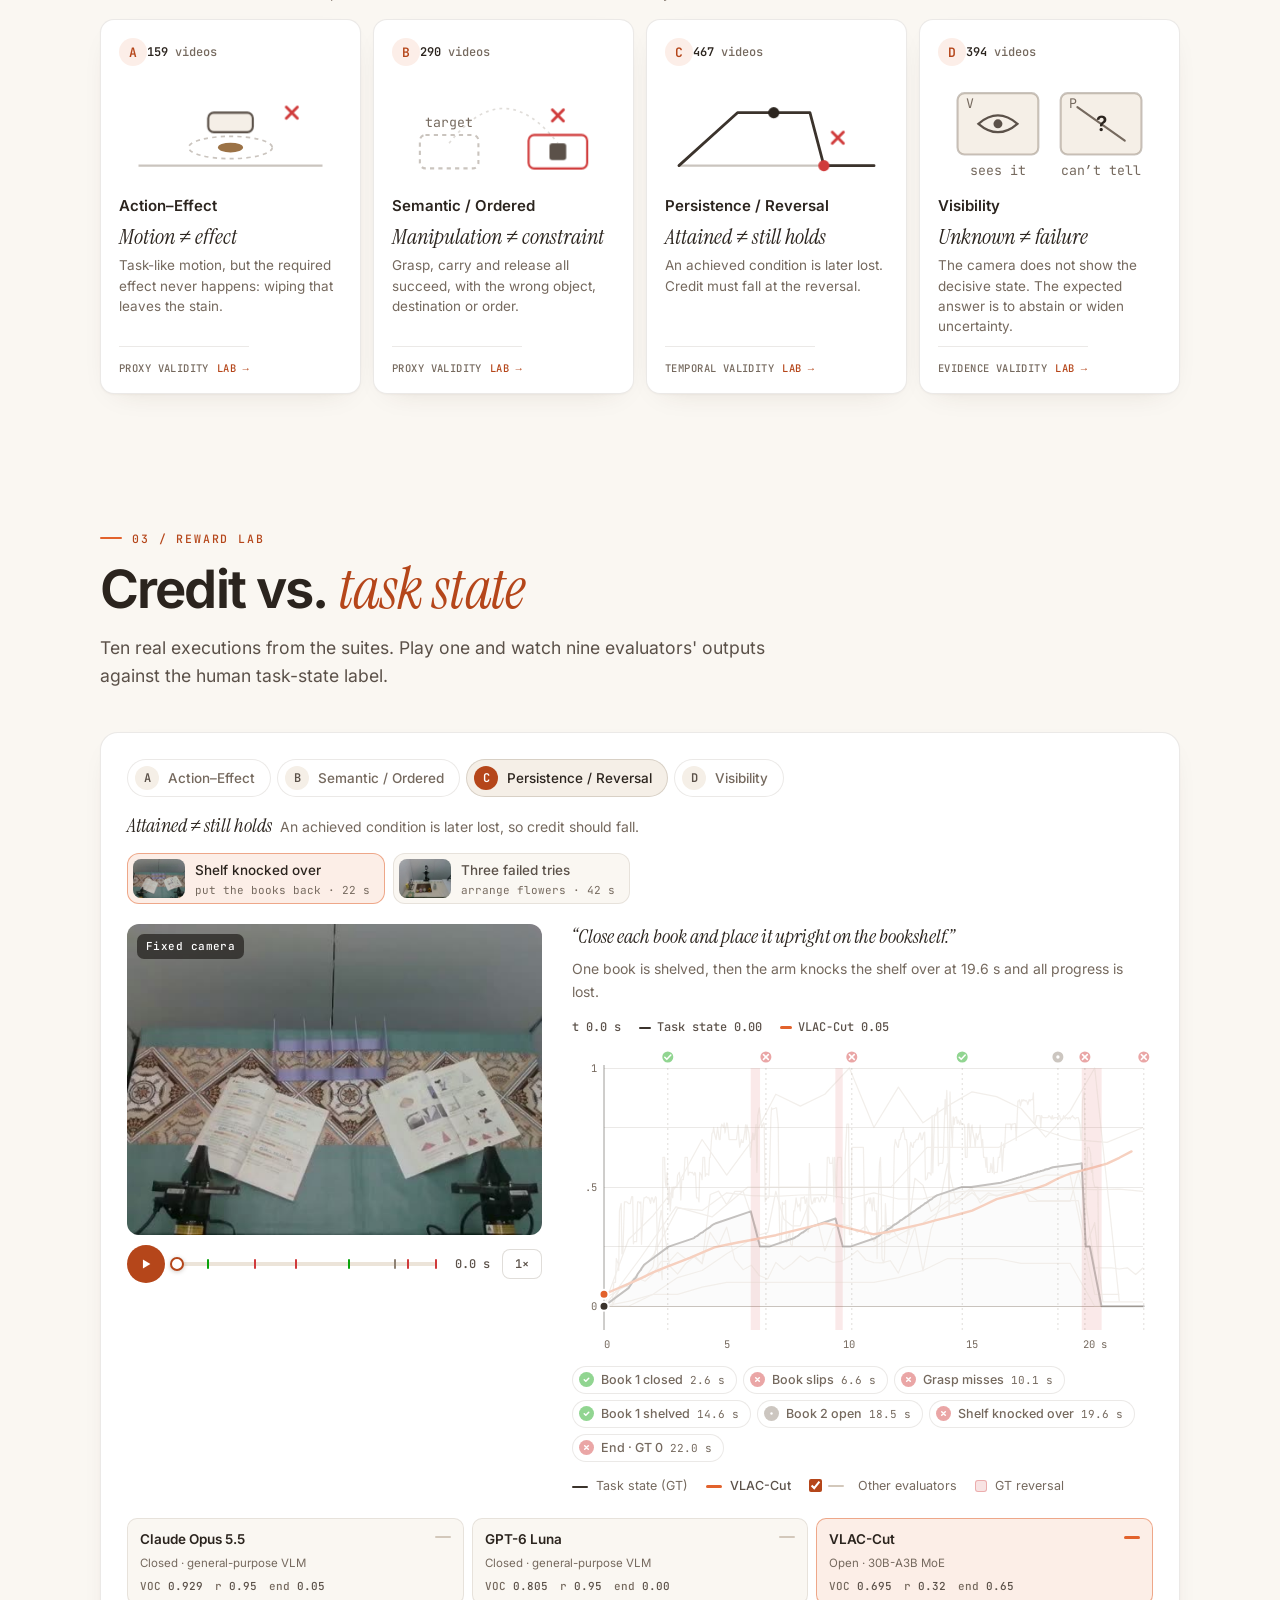
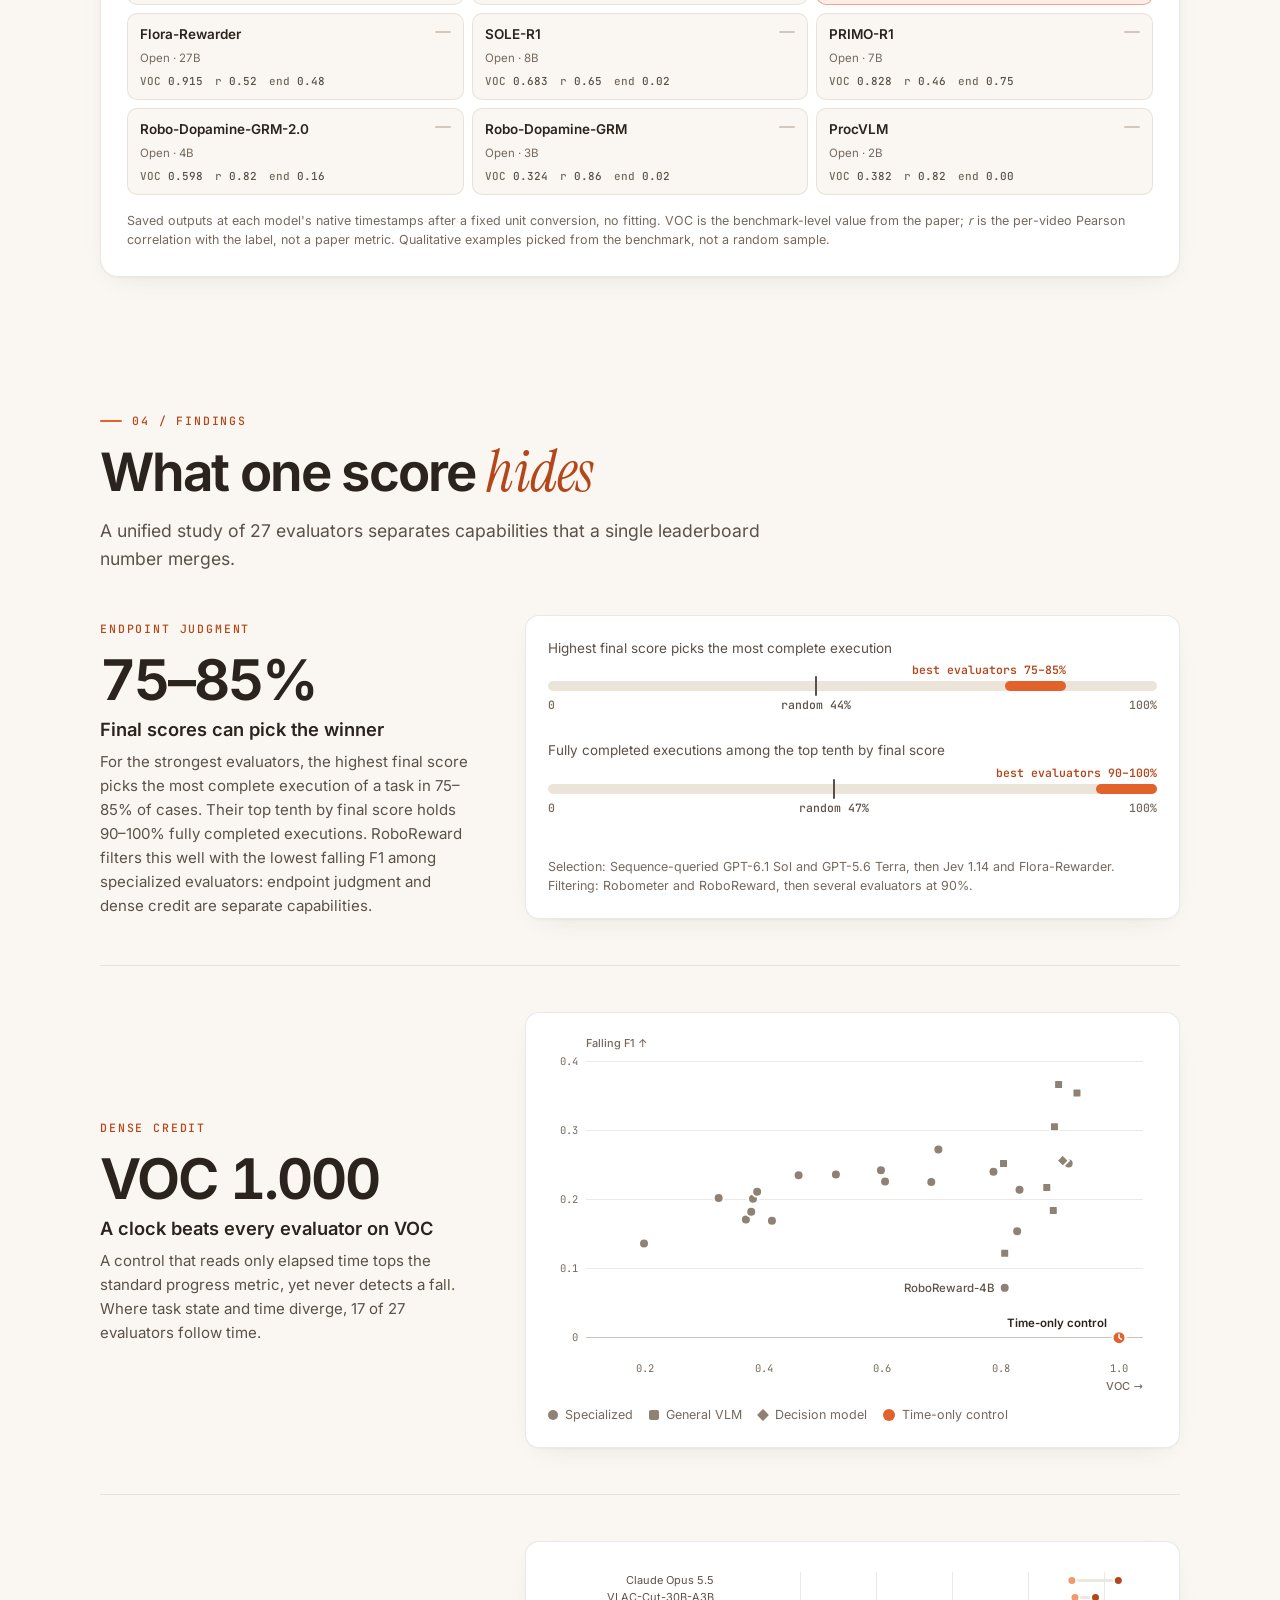
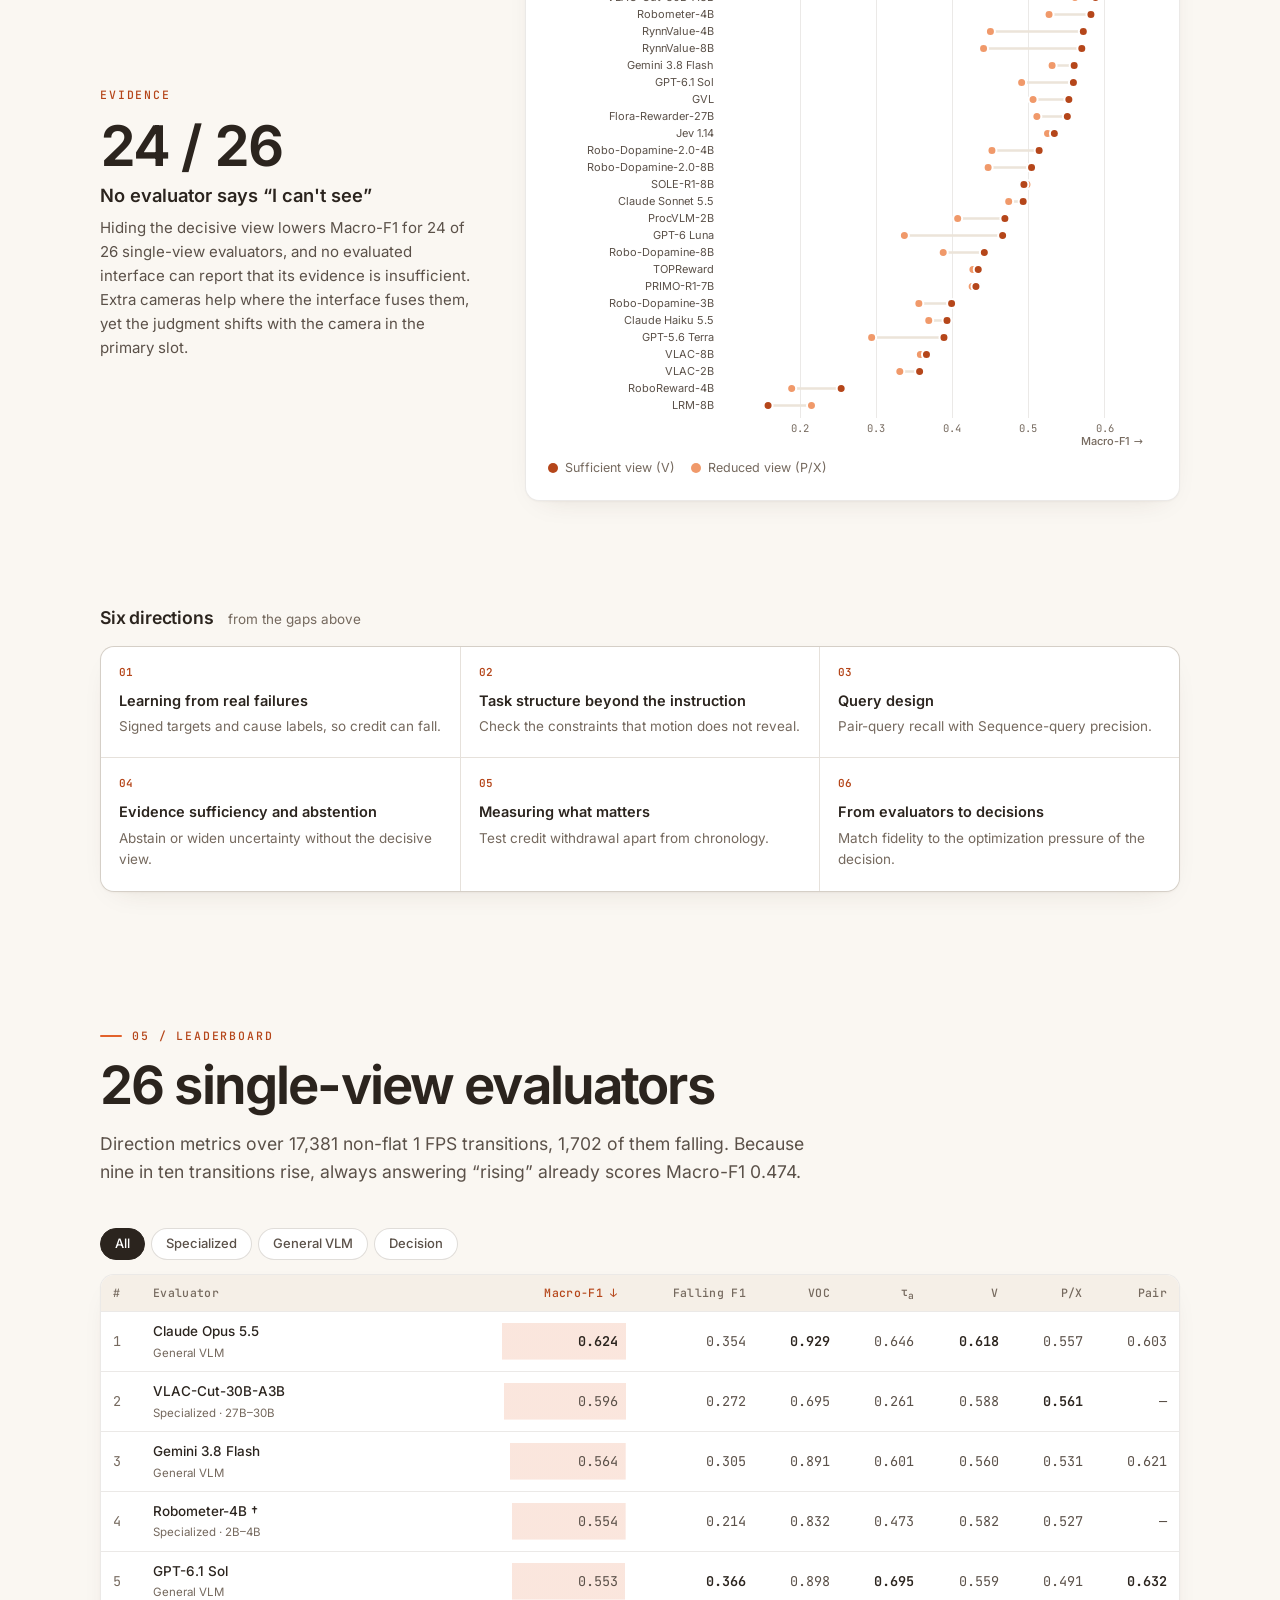
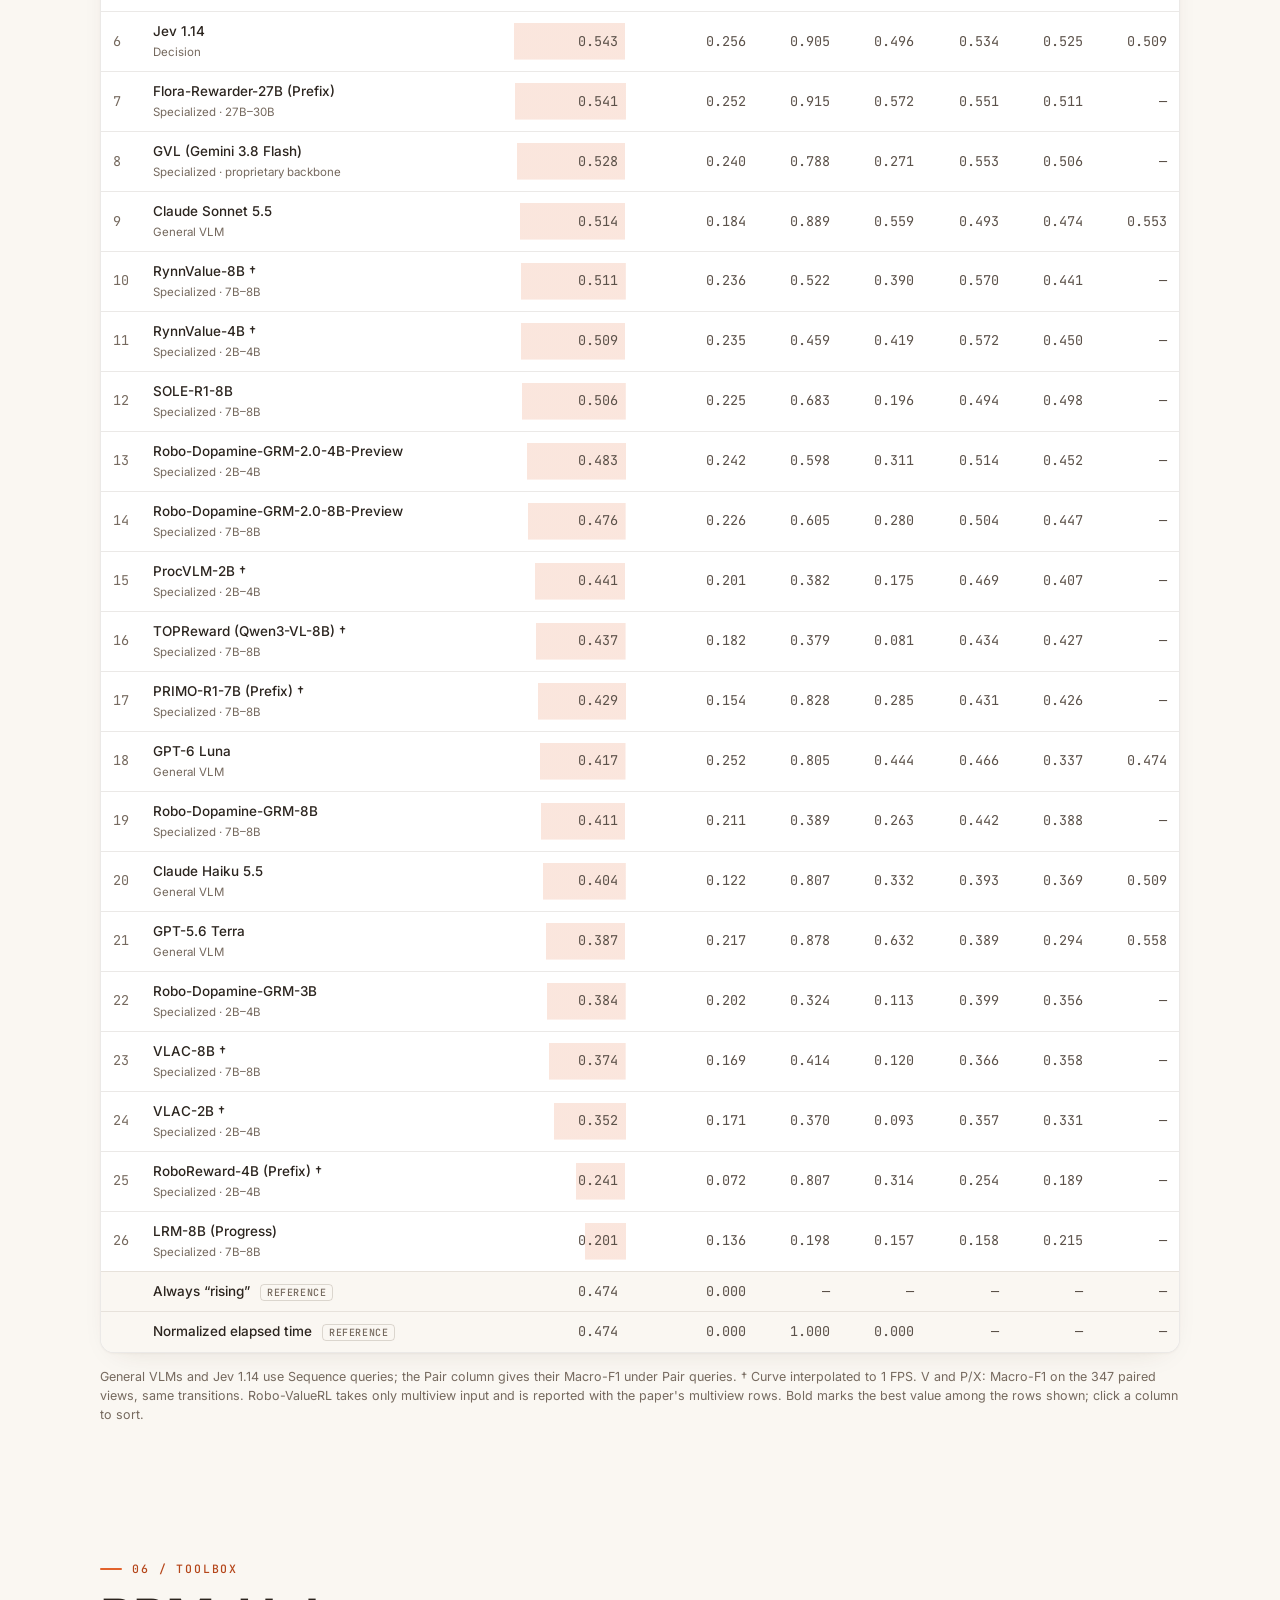
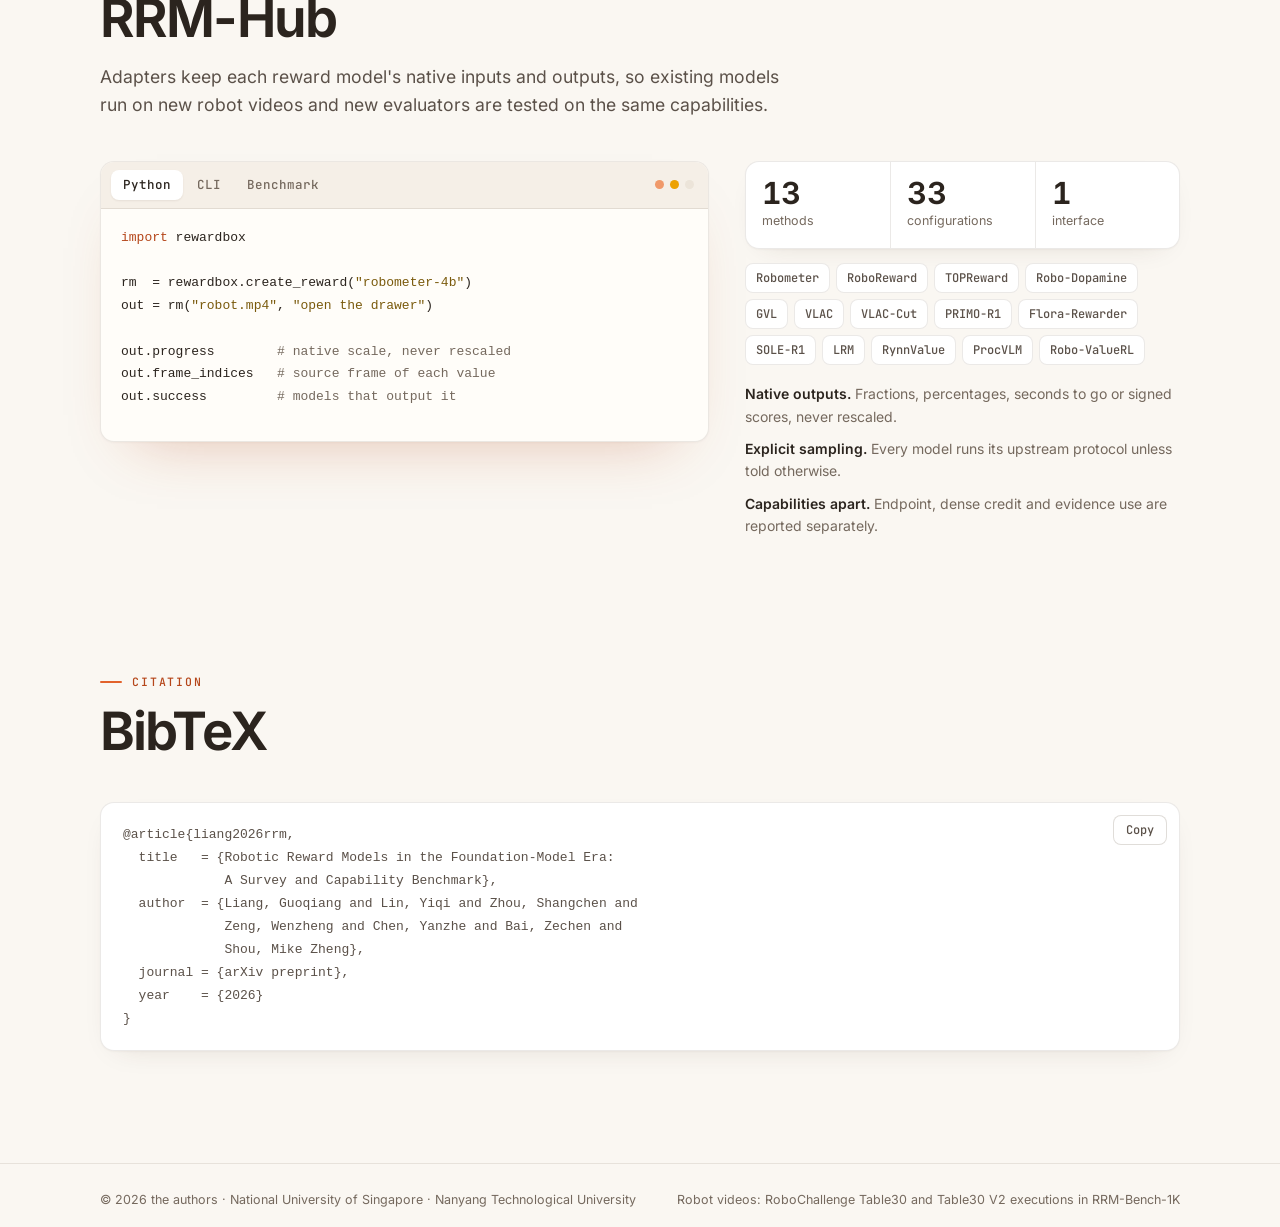
==== commit 63ccdb61: "Show Claude Opus 5.5 in the hero trace The hero trace showed VLAC-Cut, which misses the shelf fall o" ====
--- a/project-page/index.html
+++ b/project-page/index.html
@@ -79,7 +79,7 @@
 
   <!-- Opening shot: the camera drifts over the benchmark wall, pushes into one execution and the
        reward trace then draws in step with that video. main.js (heroStage) runs the timeline. -->
-  <figure class="trace stage rise" id="hero-trace" aria-label="Robot executions from RRM-Bench-1K, then a real execution of putting books back with its task-state label and VLAC-Cut reward. The label drops to zero when the shelf is knocked over at 19.6 seconds; the model's reward keeps rising to 0.65.">
+  <figure class="trace stage rise" id="hero-trace" aria-label="Robot executions from RRM-Bench-1K, then a real execution of putting books back with its task-state label and Claude Opus 5.5 reward. The label drops to zero when the shelf is knocked over at 19.6 seconds, and the reward drops with it to 0.05.">
     <div class="wrap">
       <div class="stage-box">
         <div class="stage-frame">
@@ -93,8 +93,8 @@
     </div>
     <figcaption class="wrap">
       <span><i class="key key-gt"></i>Task state (human label)</span>
-      <span><i class="key key-model"></i>VLAC-Cut reward</span>
-      <span class="trace-src">Real execution · <em>put the books back</em> · 2× speed · <a href="#lab" data-lab="C">replay it in the Lab ↓</a></span>
+      <span><i class="key key-model"></i>Claude Opus 5.5 reward</span>
+      <span class="trace-src">Real execution · <em>put the books back</em> · 2× speed · <a href="#lab" data-lab="C" data-model="opus">replay it in the Lab ↓</a></span>
     </figcaption>
   </figure>
 </section>
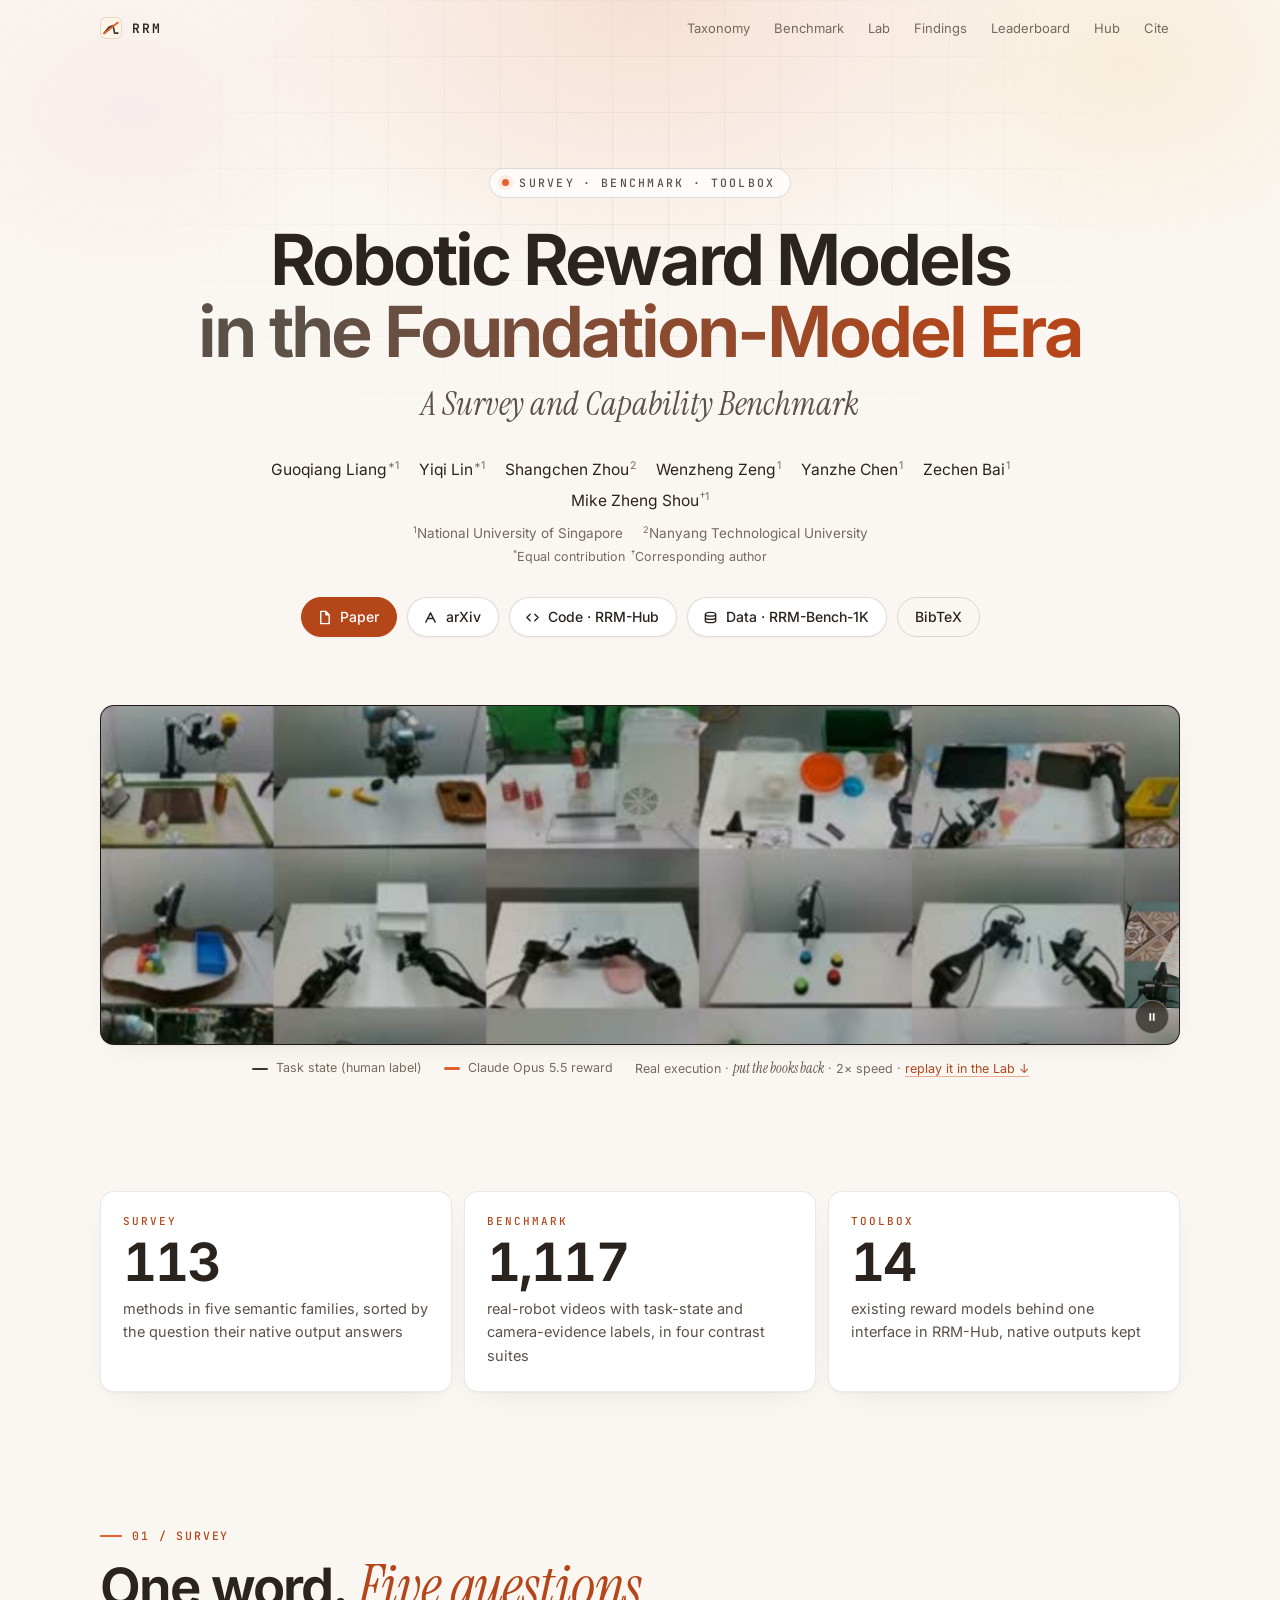
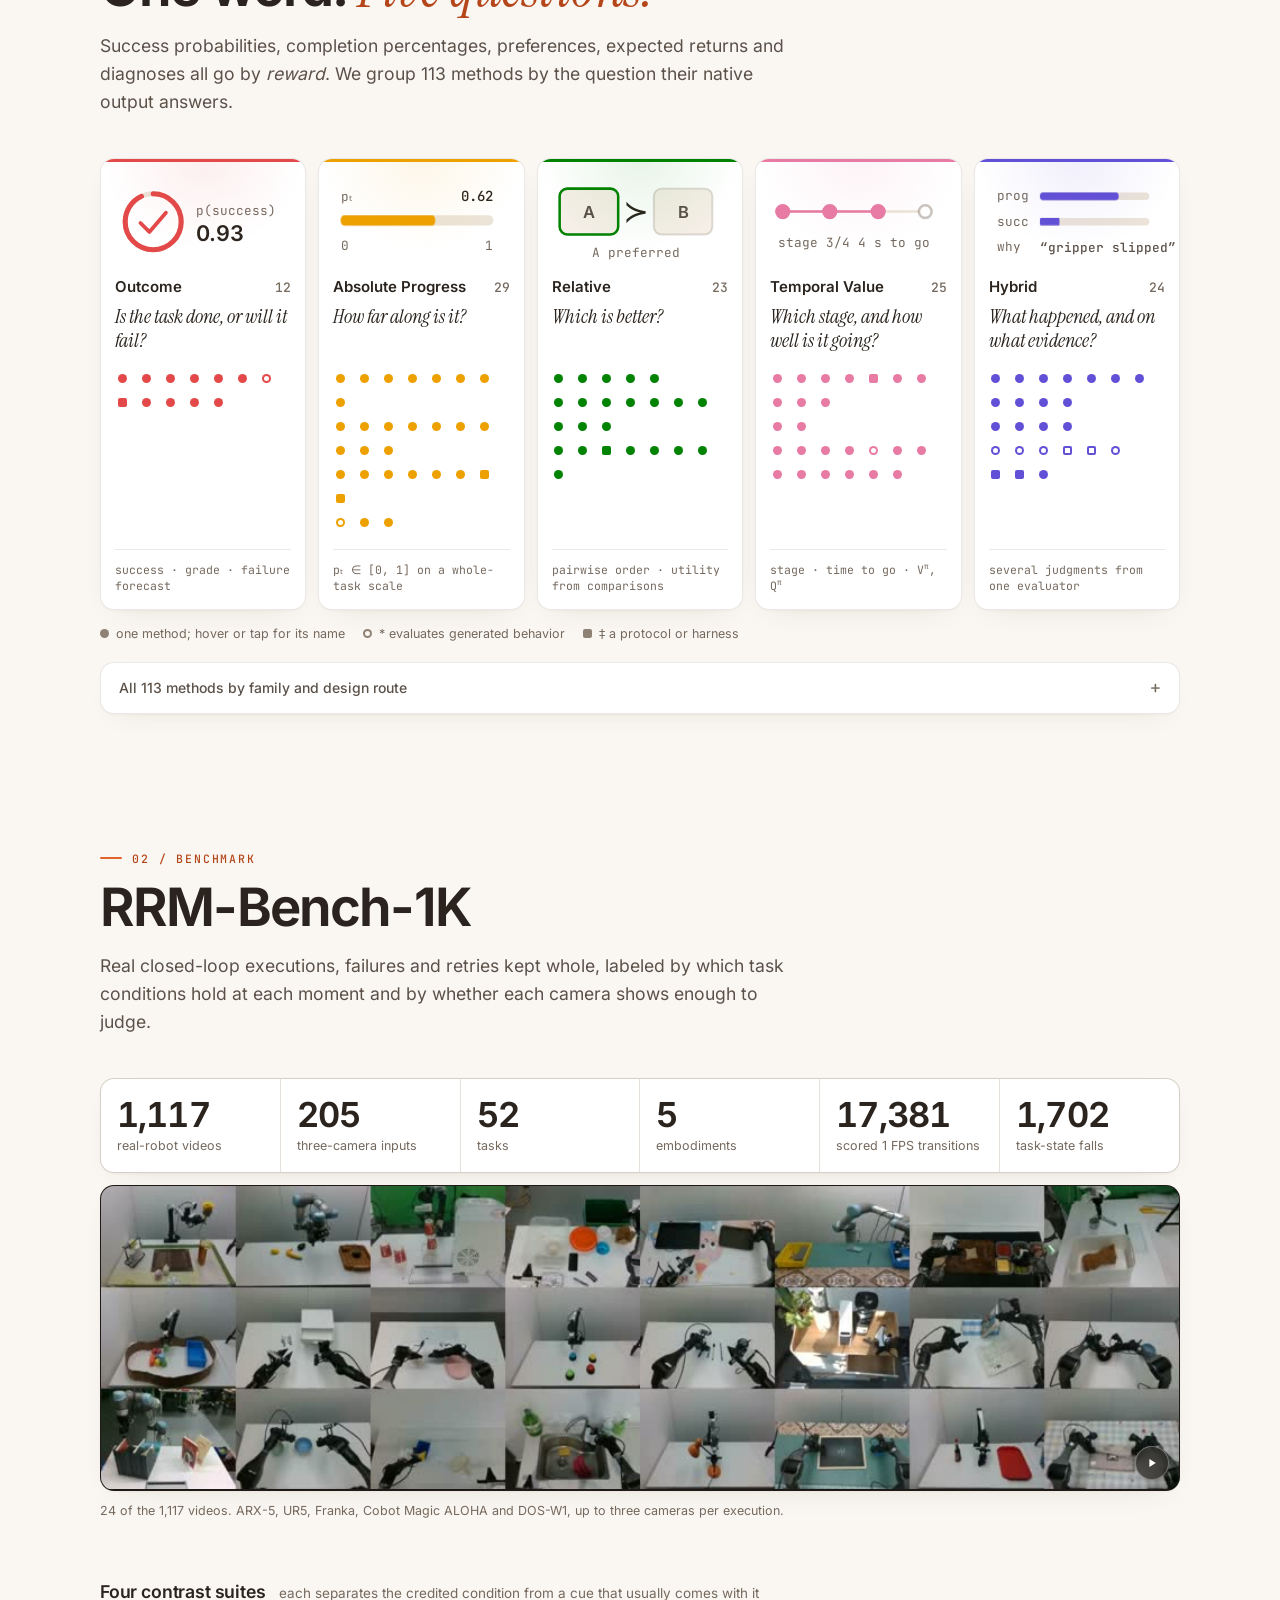
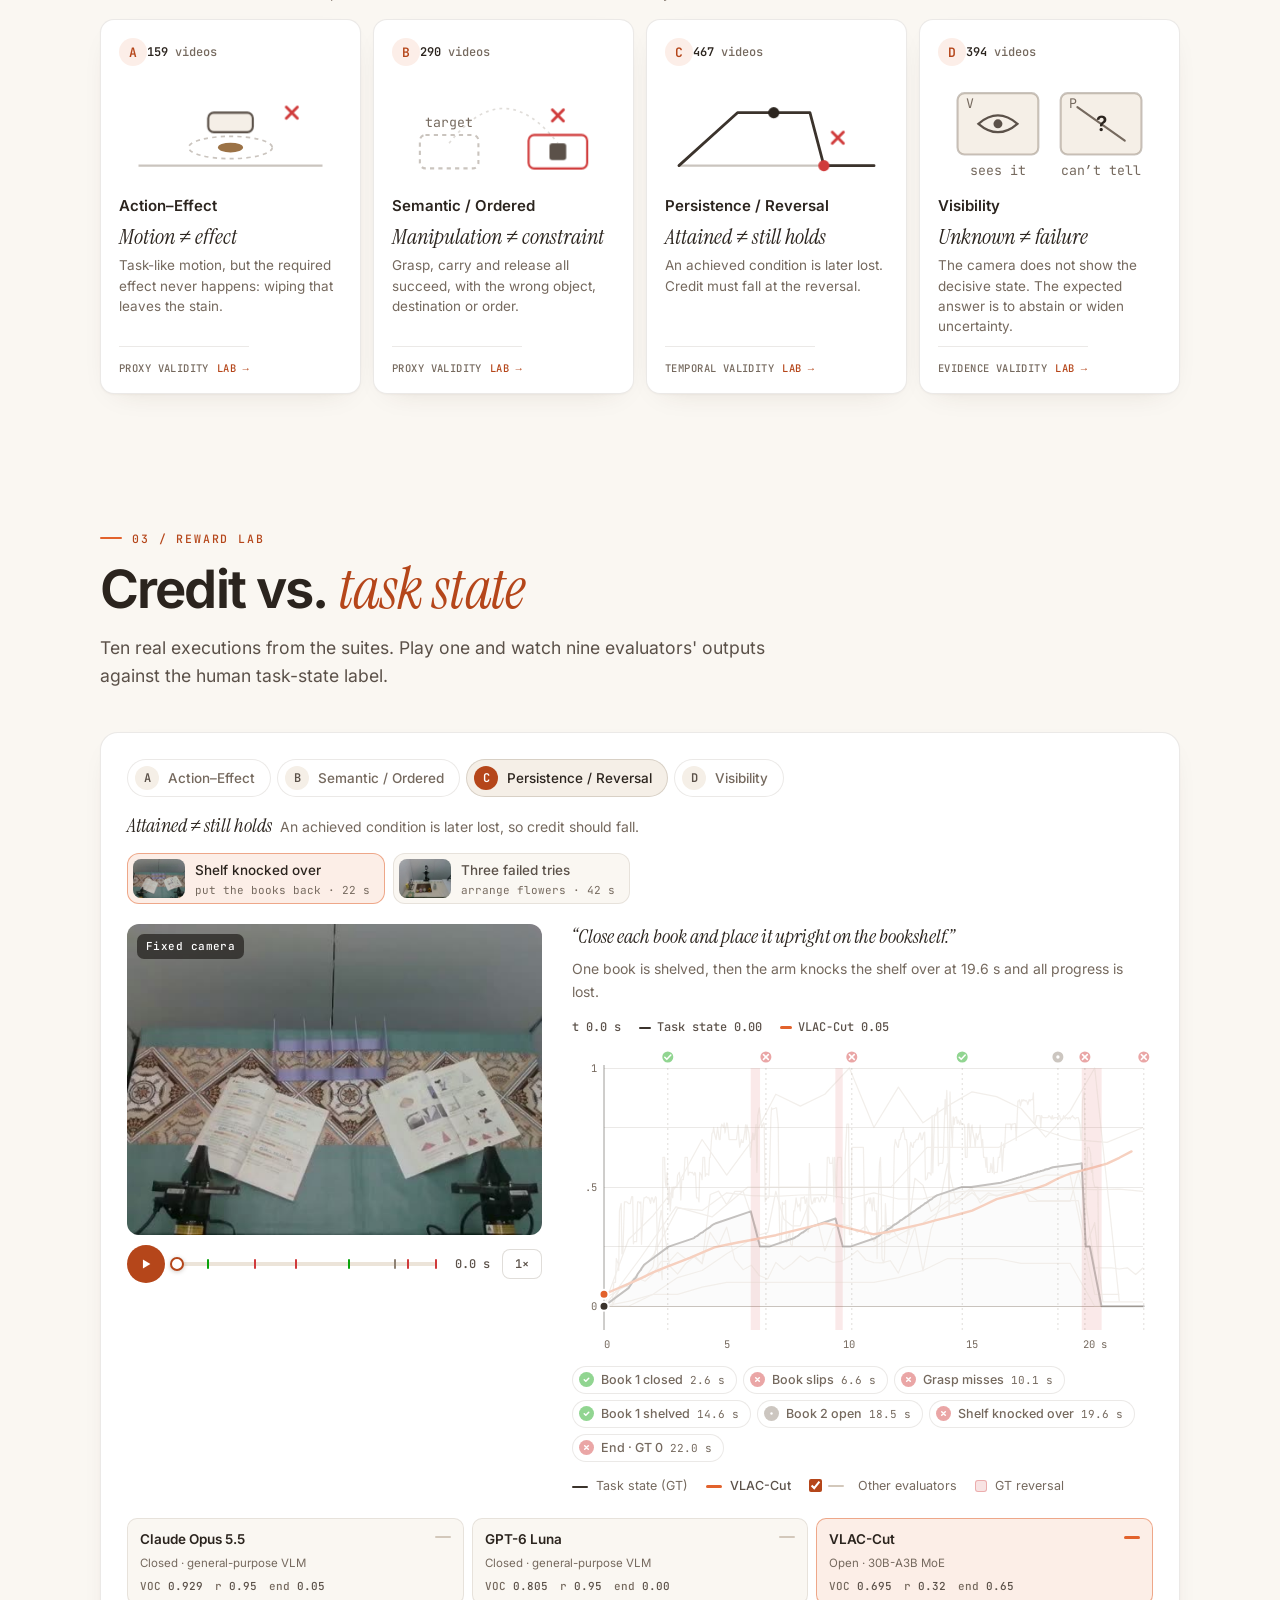
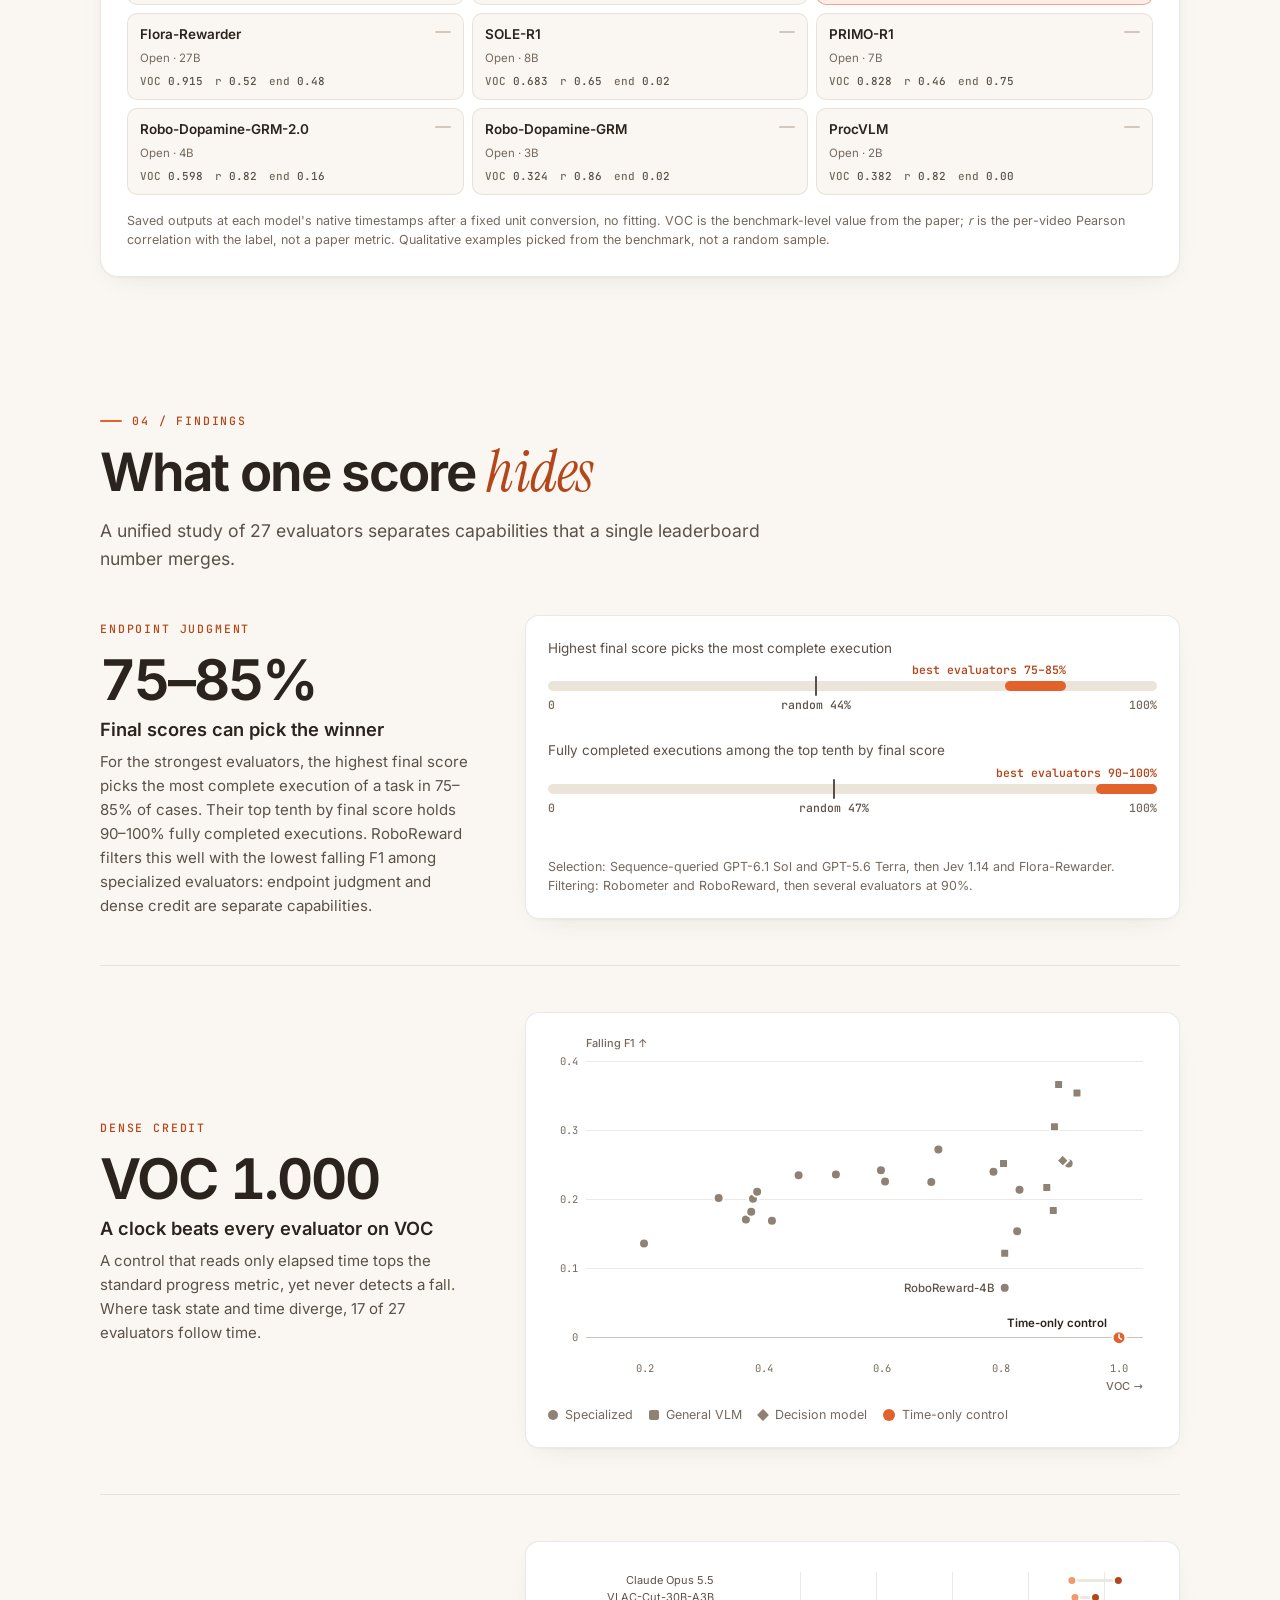
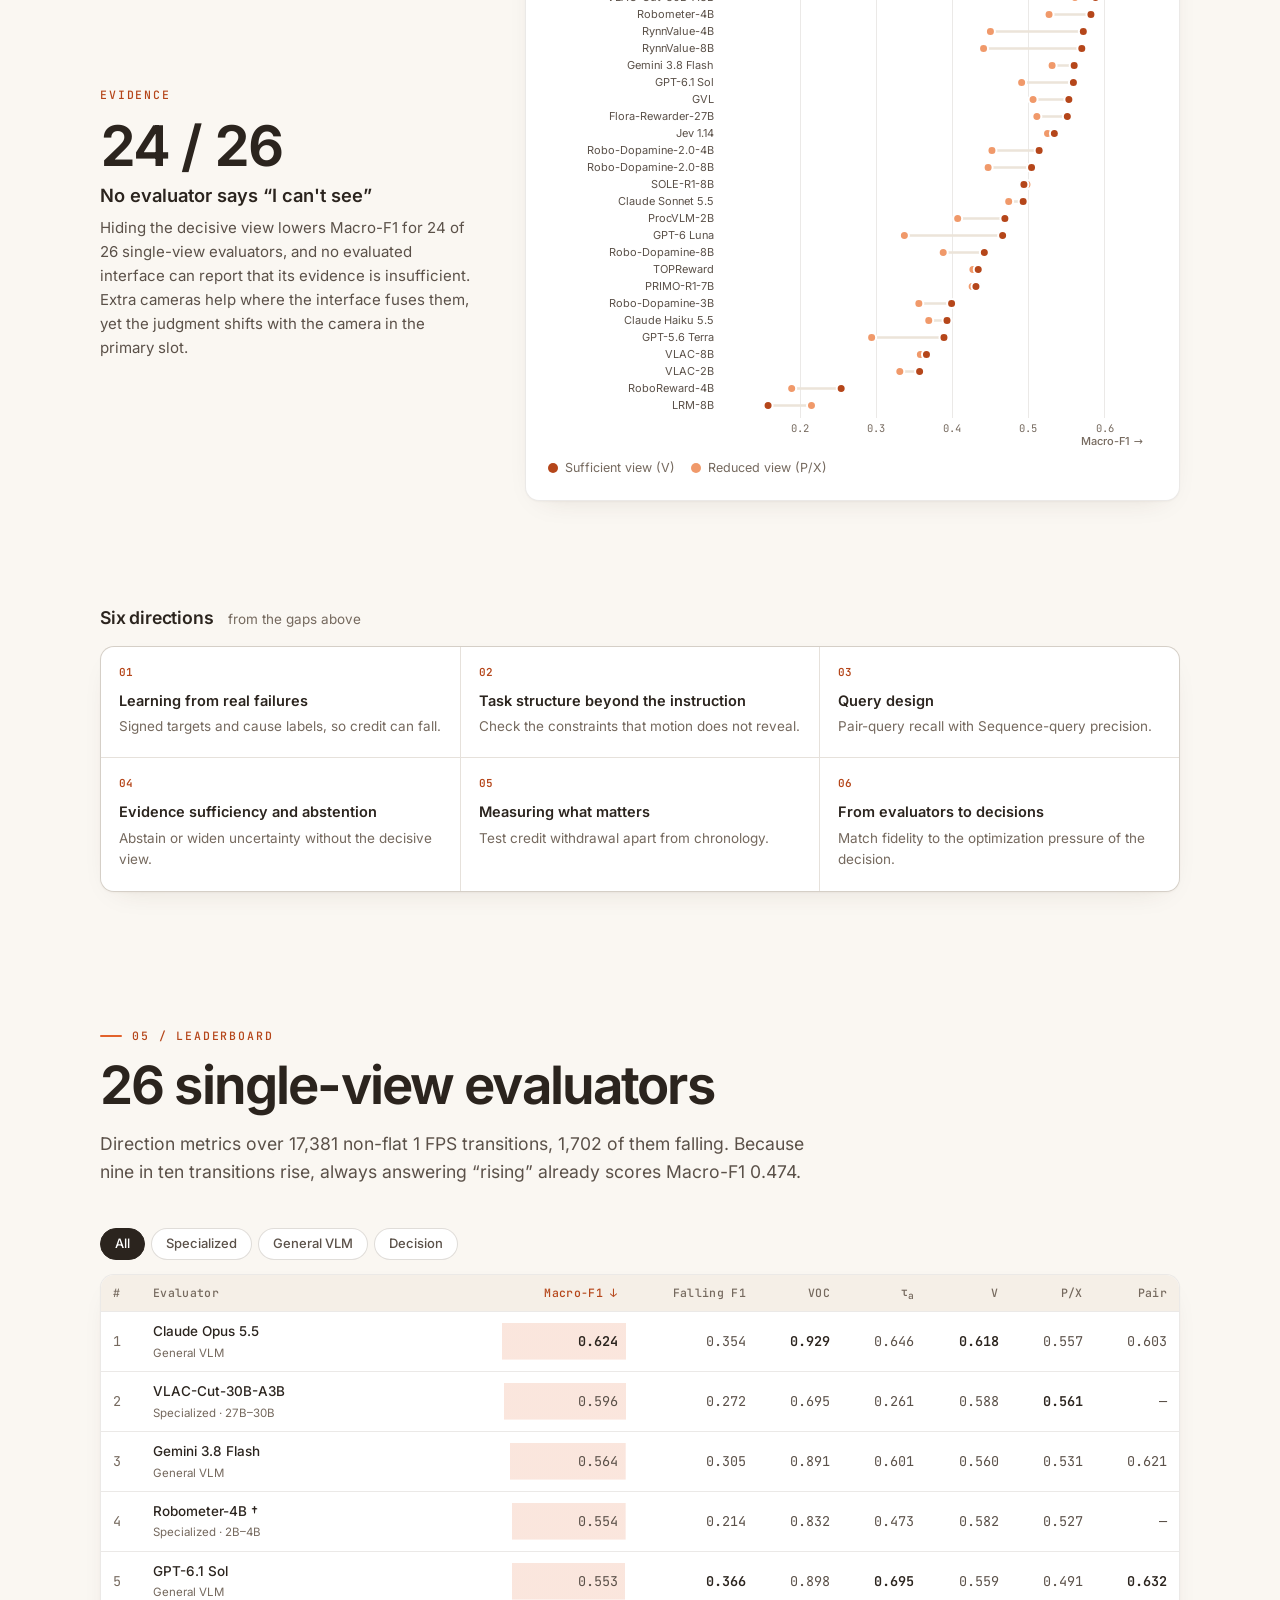
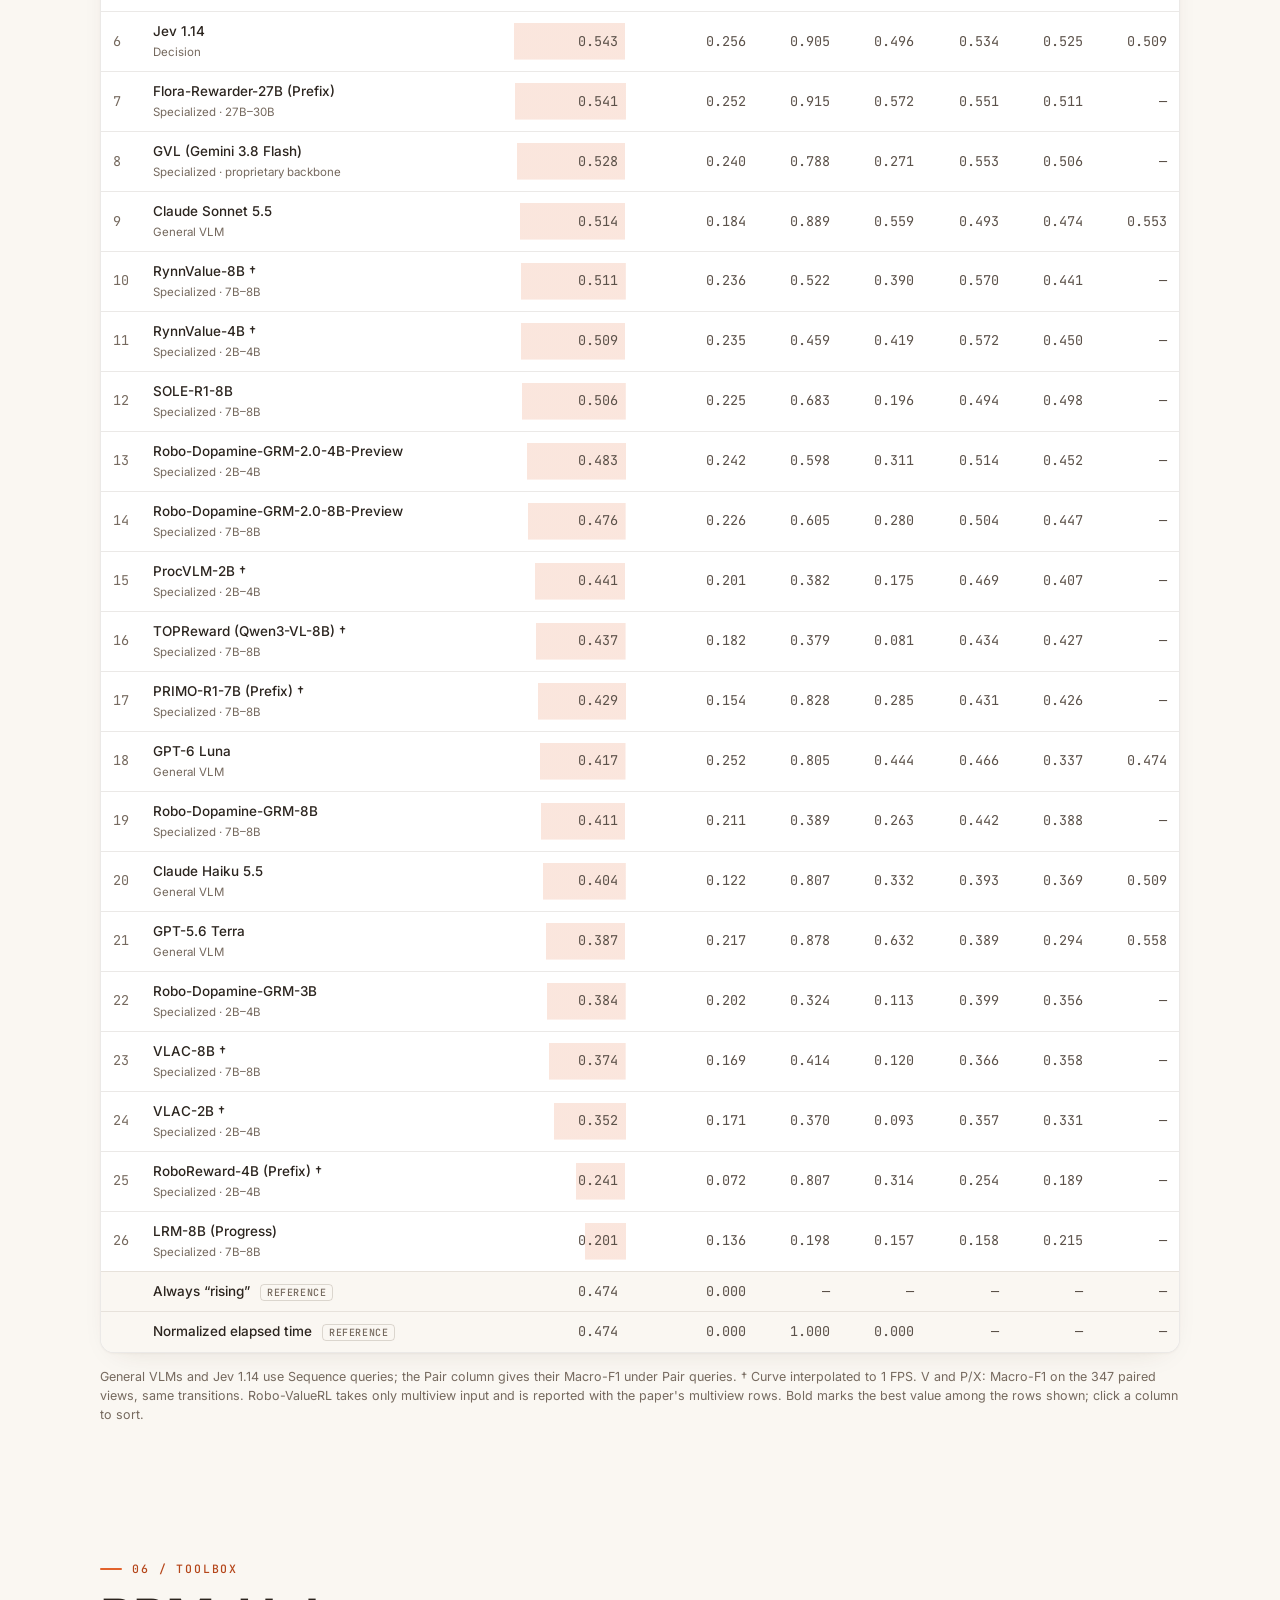
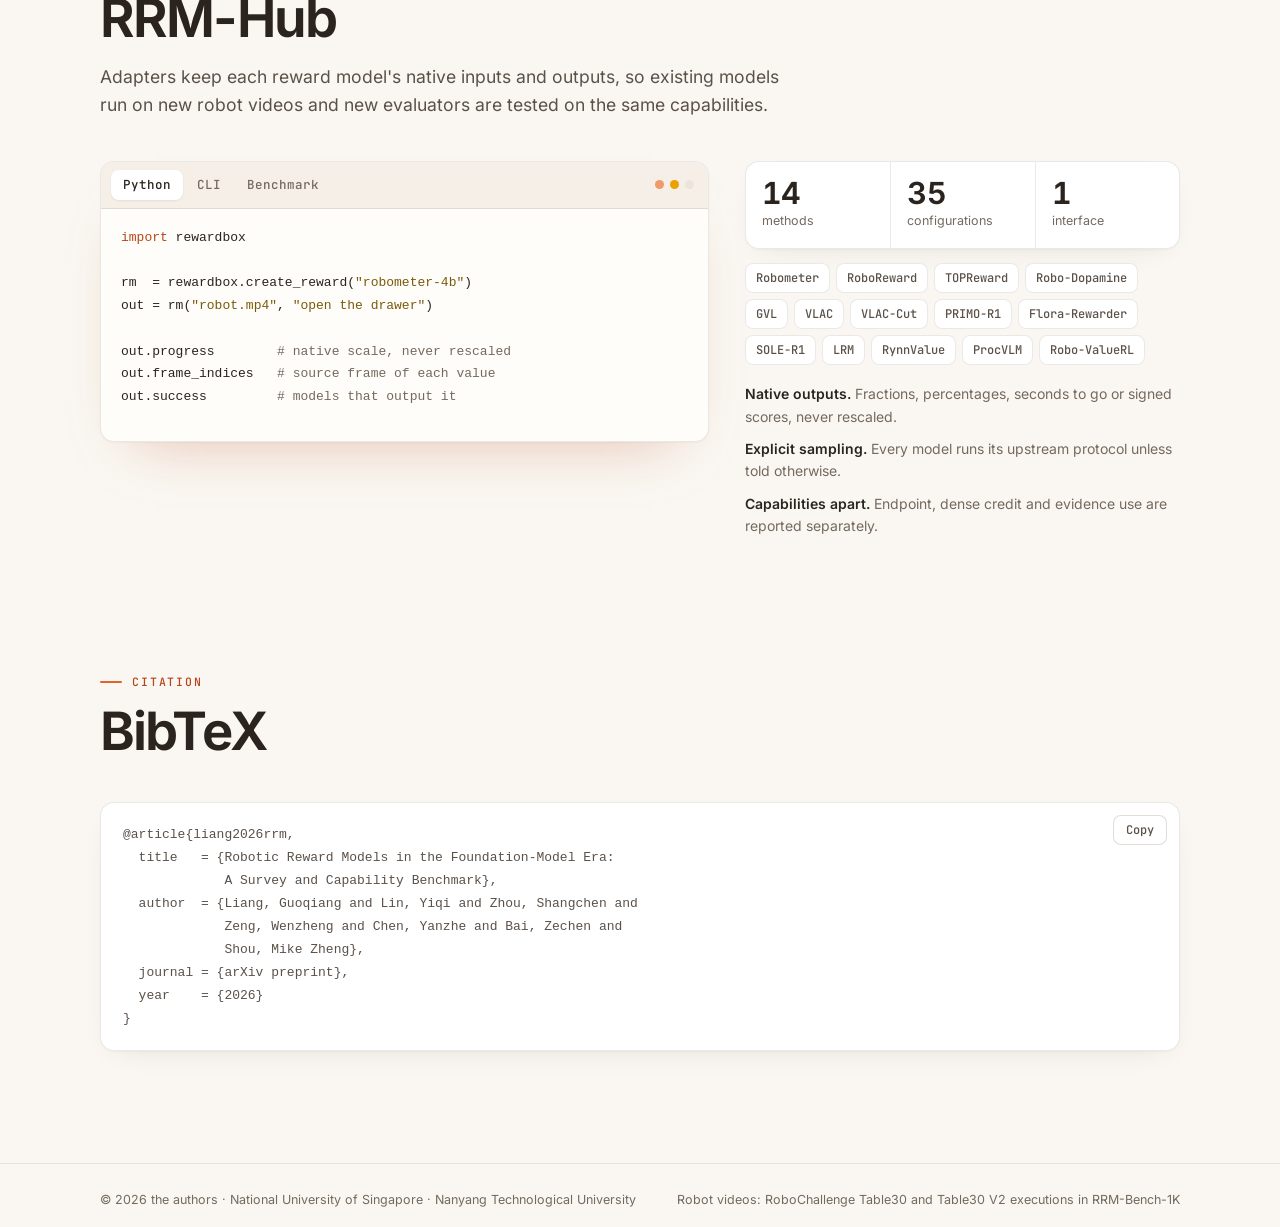
==== commit 0628daa3: "Add the plate-rack visibility case to the Lab Suite D now opens on a set_the_plates execution (table" ====
--- a/project-page/index.html
+++ b/project-page/index.html
@@ -344,7 +344,7 @@
           </div>
           <div class="cam-toggle" id="lab-camtoggle" role="group" aria-label="Camera" hidden>
             <button type="button" data-view="P" aria-pressed="true"><b>Wrist camera</b><span>P · partial evidence</span></button>
-            <button type="button" data-view="V" aria-pressed="false"><b>Front camera</b><span>V · shows the outcome</span></button>
+            <button type="button" data-view="V" aria-pressed="false"><b>Fixed camera</b><span>V · shows the outcome</span></button>
           </div>
         </div>
 
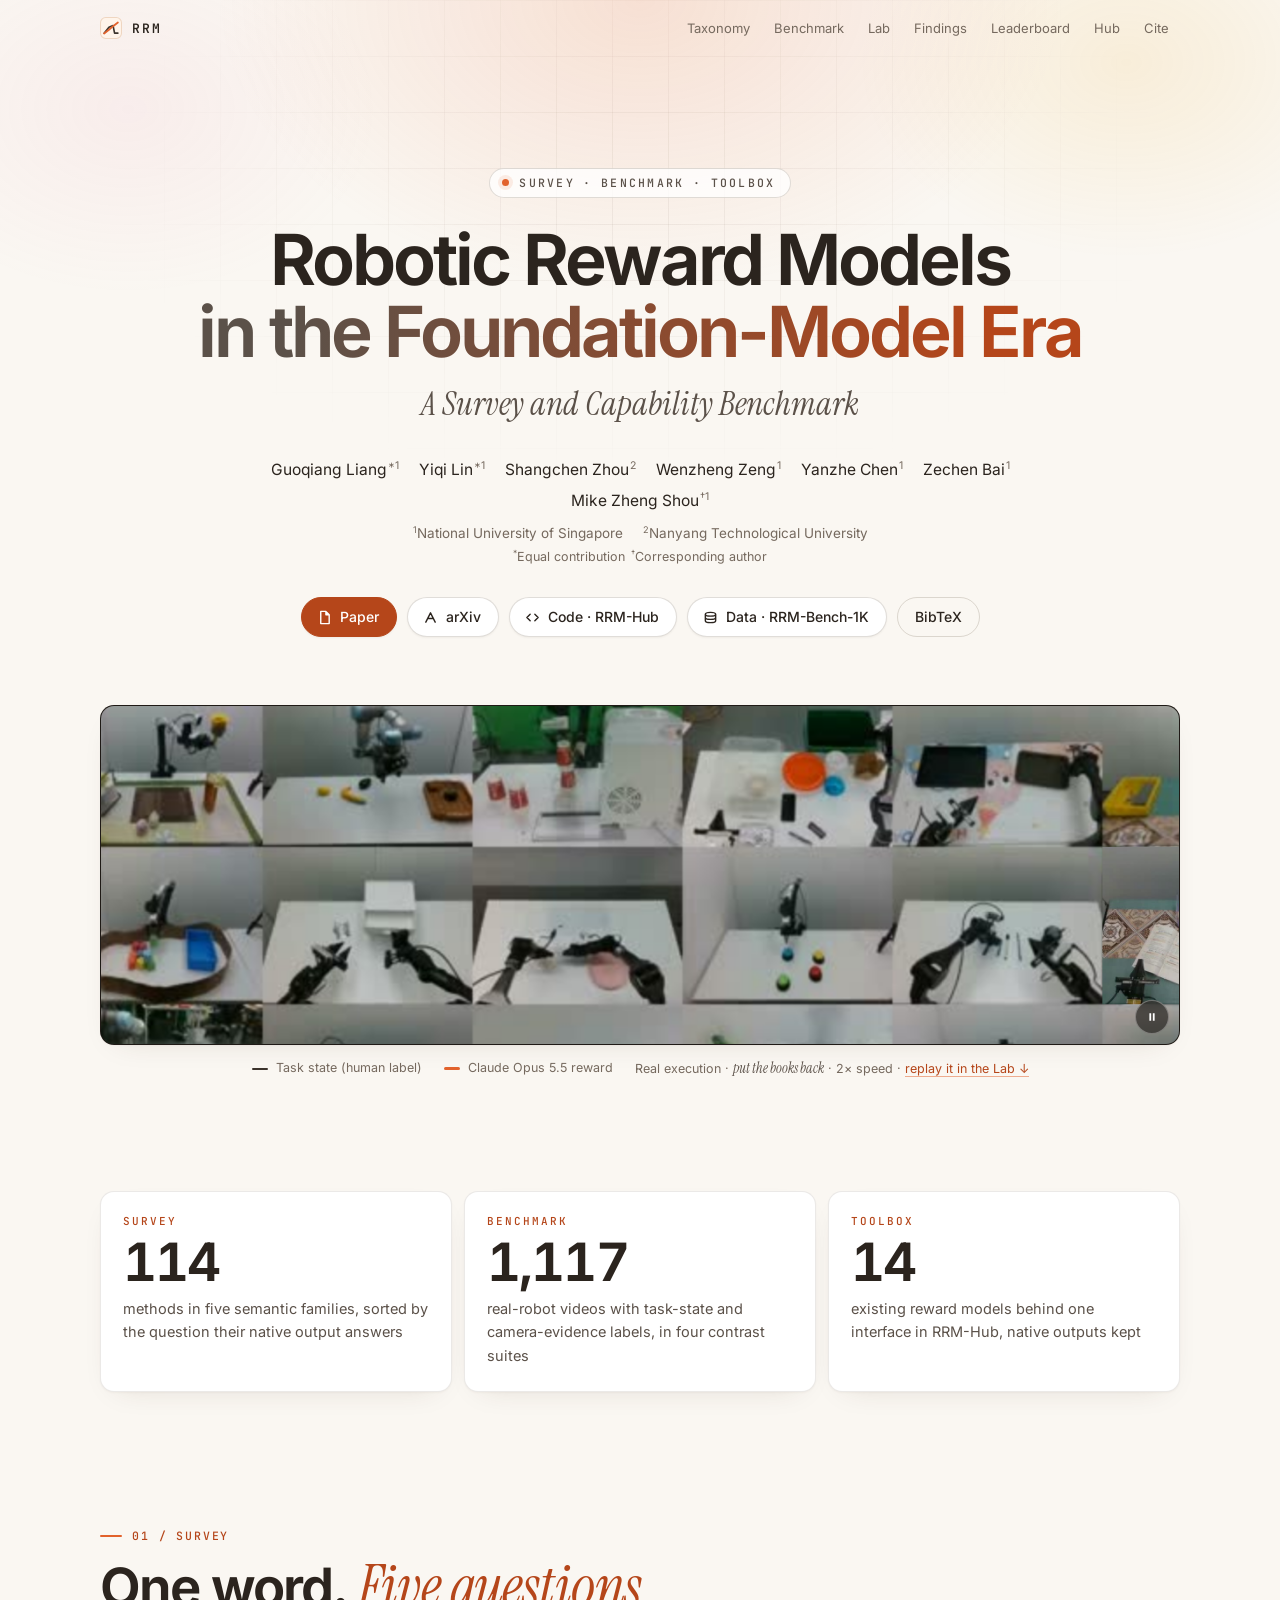
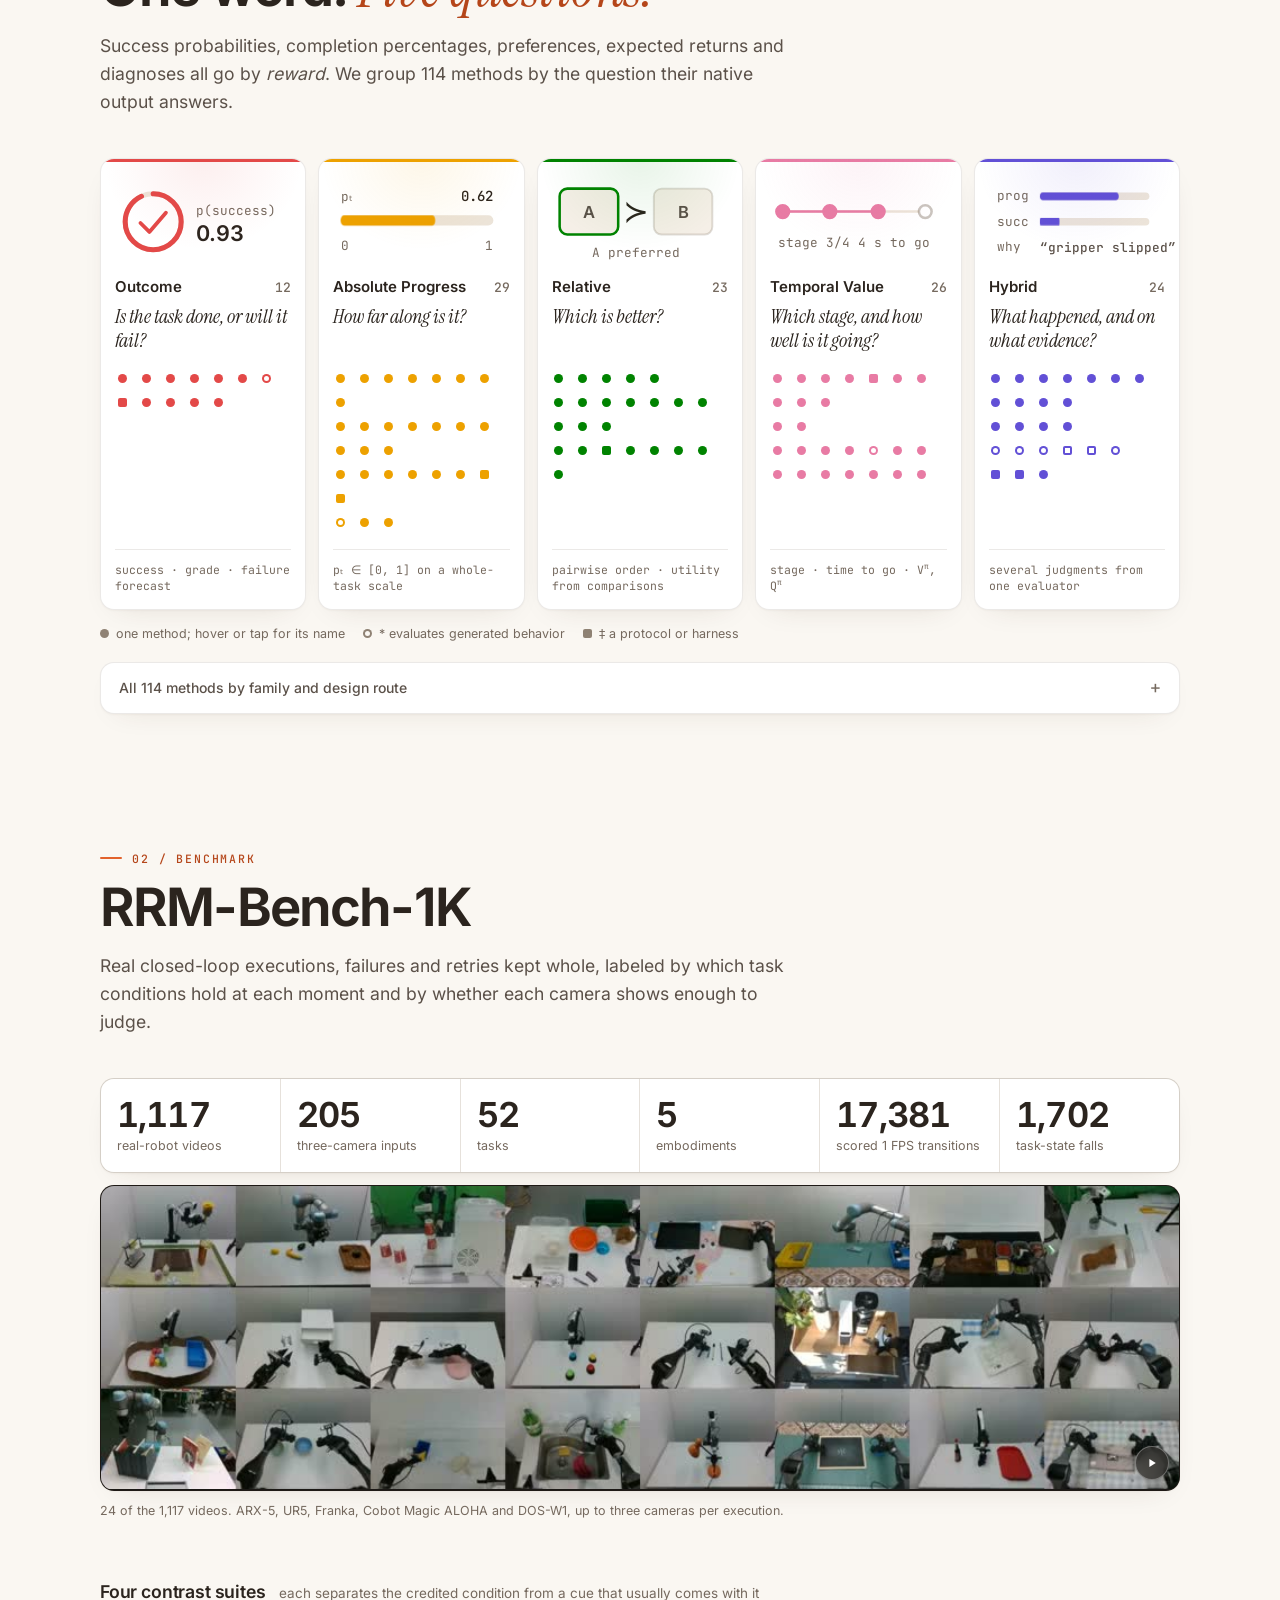
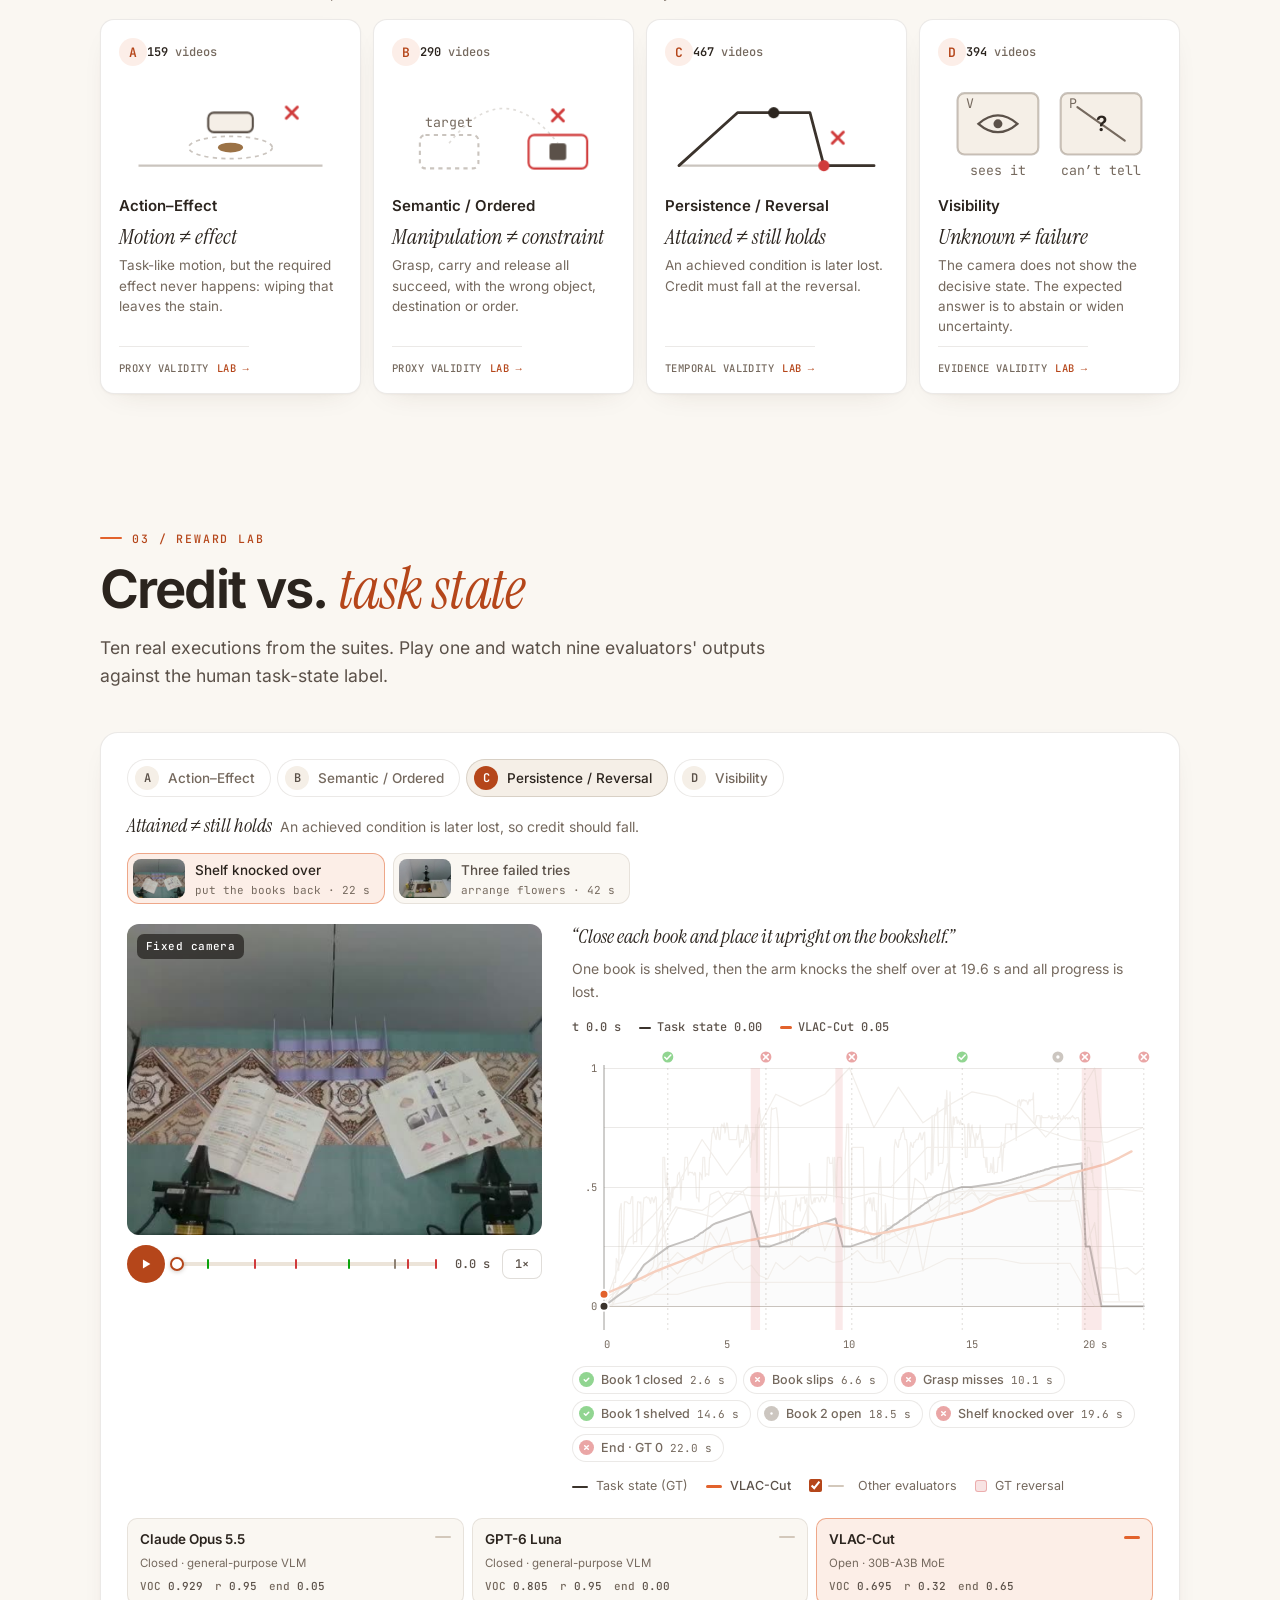
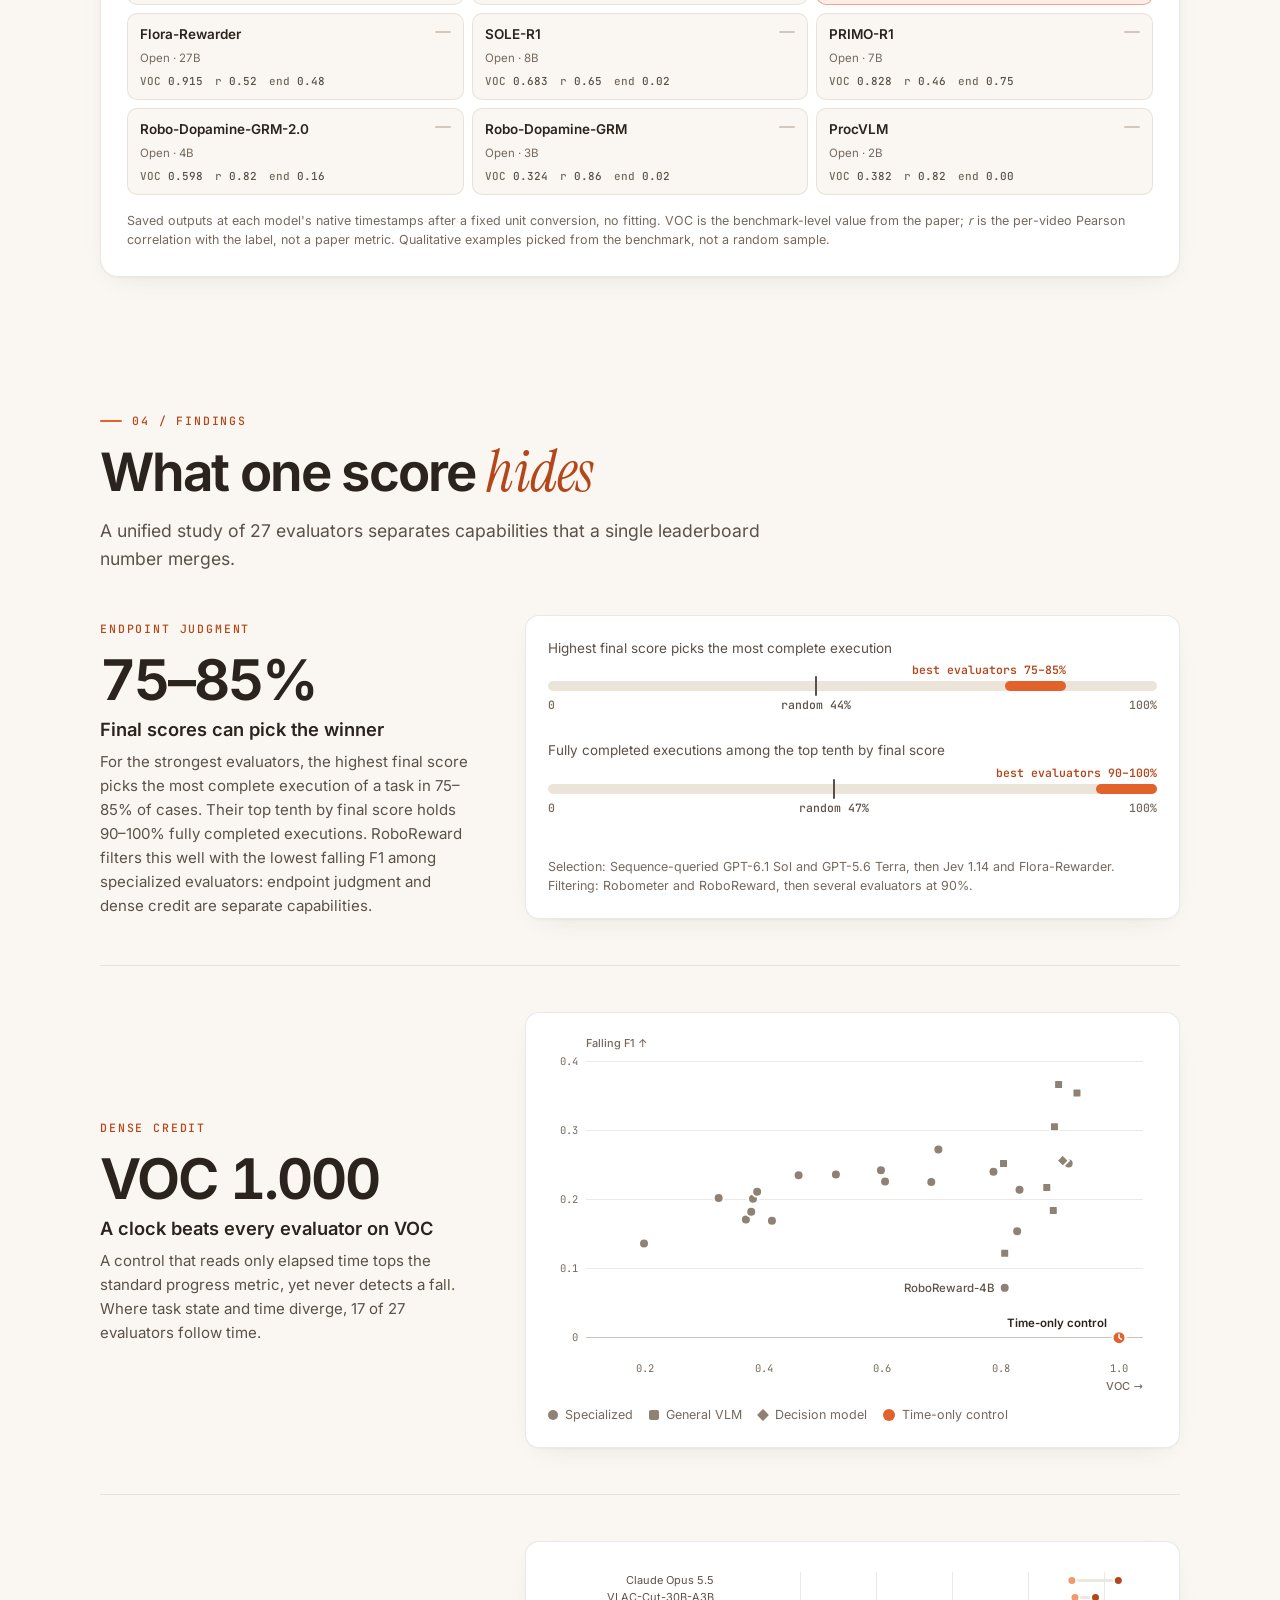
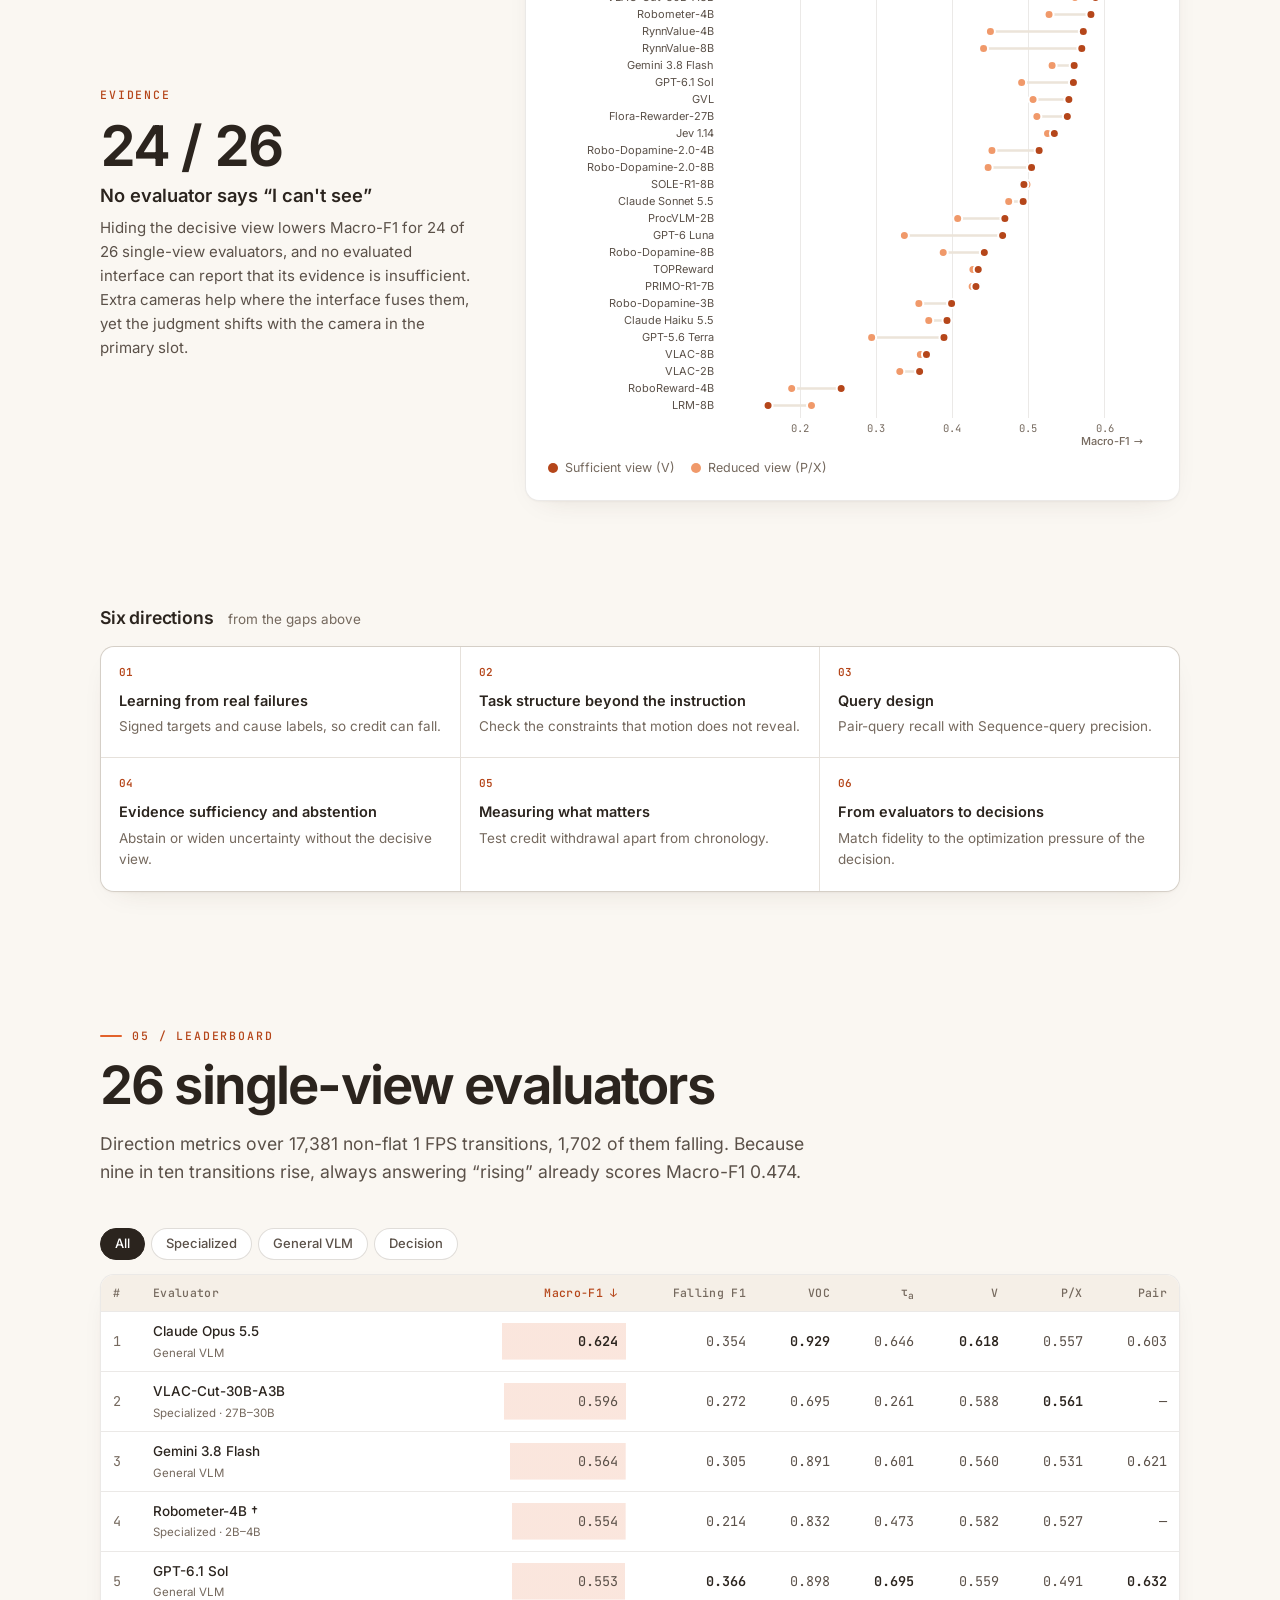
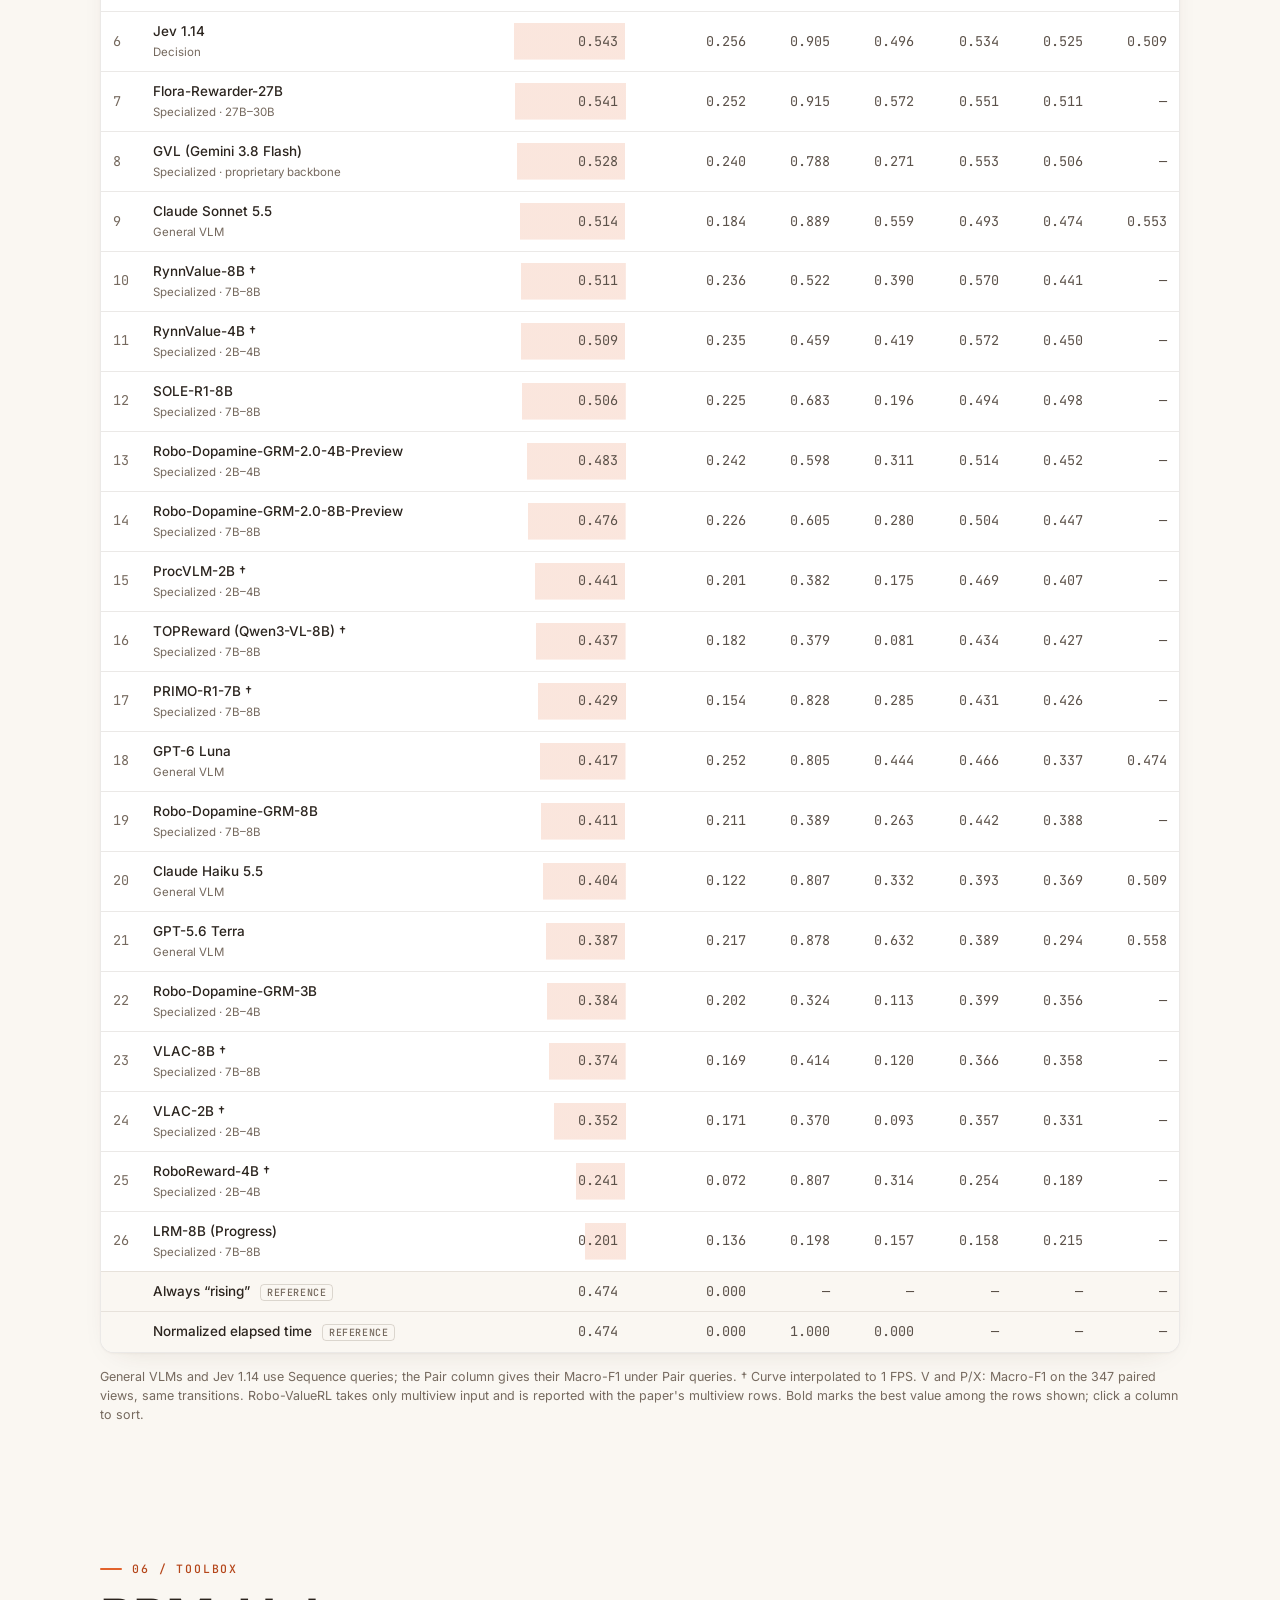
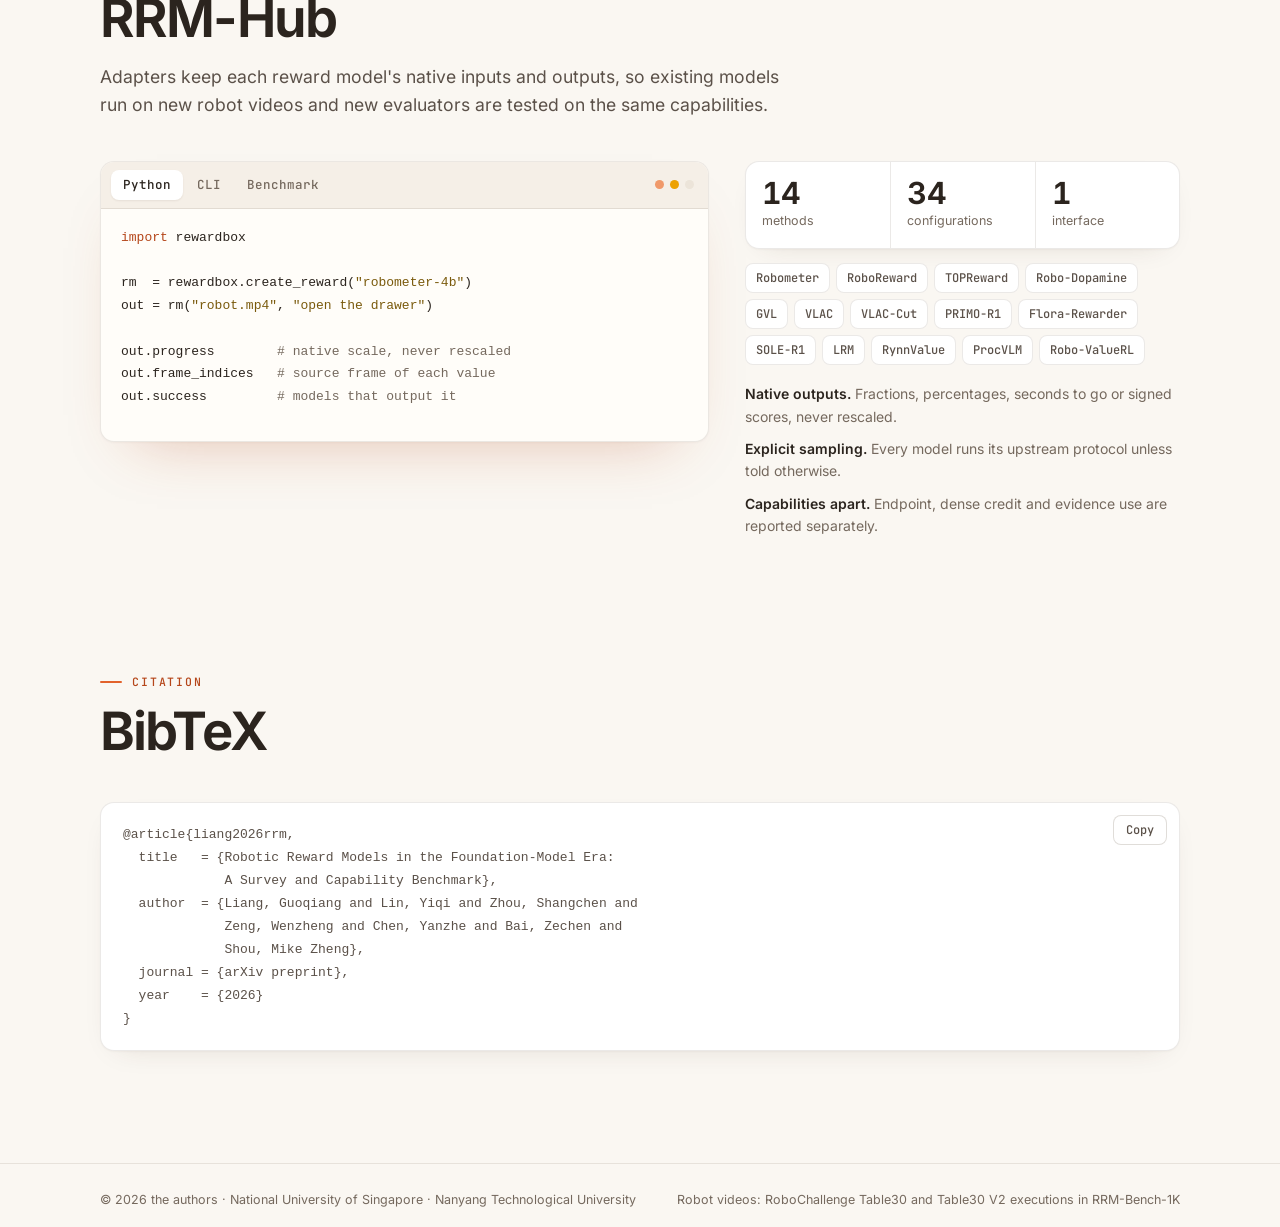
==== commit 6d6e9717: "Show the 114 methods of the paper on the project page The paper's corpus gained MetaWAM under Tempor" ====
--- a/project-page/index.html
+++ b/project-page/index.html
@@ -4,7 +4,7 @@
 <meta charset="utf-8">
 <meta name="viewport" content="width=device-width, initial-scale=1, viewport-fit=cover">
 <title>Robotic Reward Models in the Foundation-Model Era</title>
-<meta name="description" content="A survey of 113 robotic reward models in five semantic families, RRM-Bench-1K (1,117 real-robot videos with task-state labels), and the RRM-Hub toolbox.">
+<meta name="description" content="A survey of 114 robotic reward models in five semantic families, RRM-Bench-1K (1,117 real-robot videos with task-state labels), and the RRM-Hub toolbox.">
 <meta name="theme-color" content="#faf7f2">
 <meta property="og:type" content="website">
 <meta property="og:title" content="Robotic Reward Models in the Foundation-Model Era">
@@ -104,7 +104,7 @@
   <div class="wrap tldr-grid">
     <a class="tile reveal" href="#taxonomy">
       <span class="tile-k">Survey</span>
-      <b class="count" data-to="113">113</b>
+      <b class="count" data-to="114">114</b>
       <span class="tile-t">methods in five semantic families, sorted by the question their native output answers</span>
     </a>
     <a class="tile reveal" href="#bench">
@@ -126,7 +126,7 @@
     <header class="sec-head reveal">
       <span class="idx">01 / Survey</span>
       <h2>One word. <em>Five questions.</em></h2>
-      <p class="lead">Success probabilities, completion percentages, preferences, expected returns and diagnoses all go by <i>reward</i>. We group 113 methods by the question their native output answers.</p>
+      <p class="lead">Success probabilities, completion percentages, preferences, expected returns and diagnoses all go by <i>reward</i>. We group 114 methods by the question their native output answers.</p>
     </header>
 
     <div class="families" id="families">
@@ -186,7 +186,7 @@
           <text class="lbl" x="6" y="52">stage 3/4</text>
           <text class="lbl eta" x="126" y="52" text-anchor="end">4 s to go</text>
         </svg>
-        <h3>Temporal Value <span class="n">25</span></h3>
+        <h3>Temporal Value <span class="n">26</span></h3>
         <p class="q">Which stage, and how well is it going?</p>
         <div class="dots" role="group" aria-label="Temporal Value methods"></div>
         <p class="out">stage · time to go · V<sup>π</sup>, Q<sup>π</sup></p>
@@ -213,7 +213,7 @@
     <p class="fam-key reveal"><span><i></i>one method; hover or tap for its name</span><span><i class="gen"></i>* evaluates generated behavior</span><span><i class="proto"></i>‡ a protocol or harness</span></p>
 
     <details class="all-methods reveal">
-      <summary>All 113 methods by family and design route</summary>
+      <summary>All 114 methods by family and design route</summary>
       <div id="method-list" class="method-list"></div>
       <p class="fine">* evaluates generated behavior&ensp;·&ensp;‡ a protocol or harness</p>
     </details>
@@ -517,7 +517,7 @@
 out.frame_indices   <span class="c"># source frame of each value</span>
 out.success         <span class="c"># models that output it</span></code></pre>
 <pre class="code" data-code="cli"><code><span class="p">$</span> pip install -e .
-<span class="p">$</span> rewardbox list                  <span class="c"># 35 configurations</span>
+<span class="p">$</span> rewardbox list                  <span class="c"># all configurations</span>
 <span class="p">$</span> rewardbox doctor robometer-4b   <span class="c"># deps · checkout · GPU</span>
 <span class="p">$</span> rewardbox run robometer-4b robot.mp4 \
       --instruction <span class="s">"open the drawer"</span> -o result.json</code></pre>
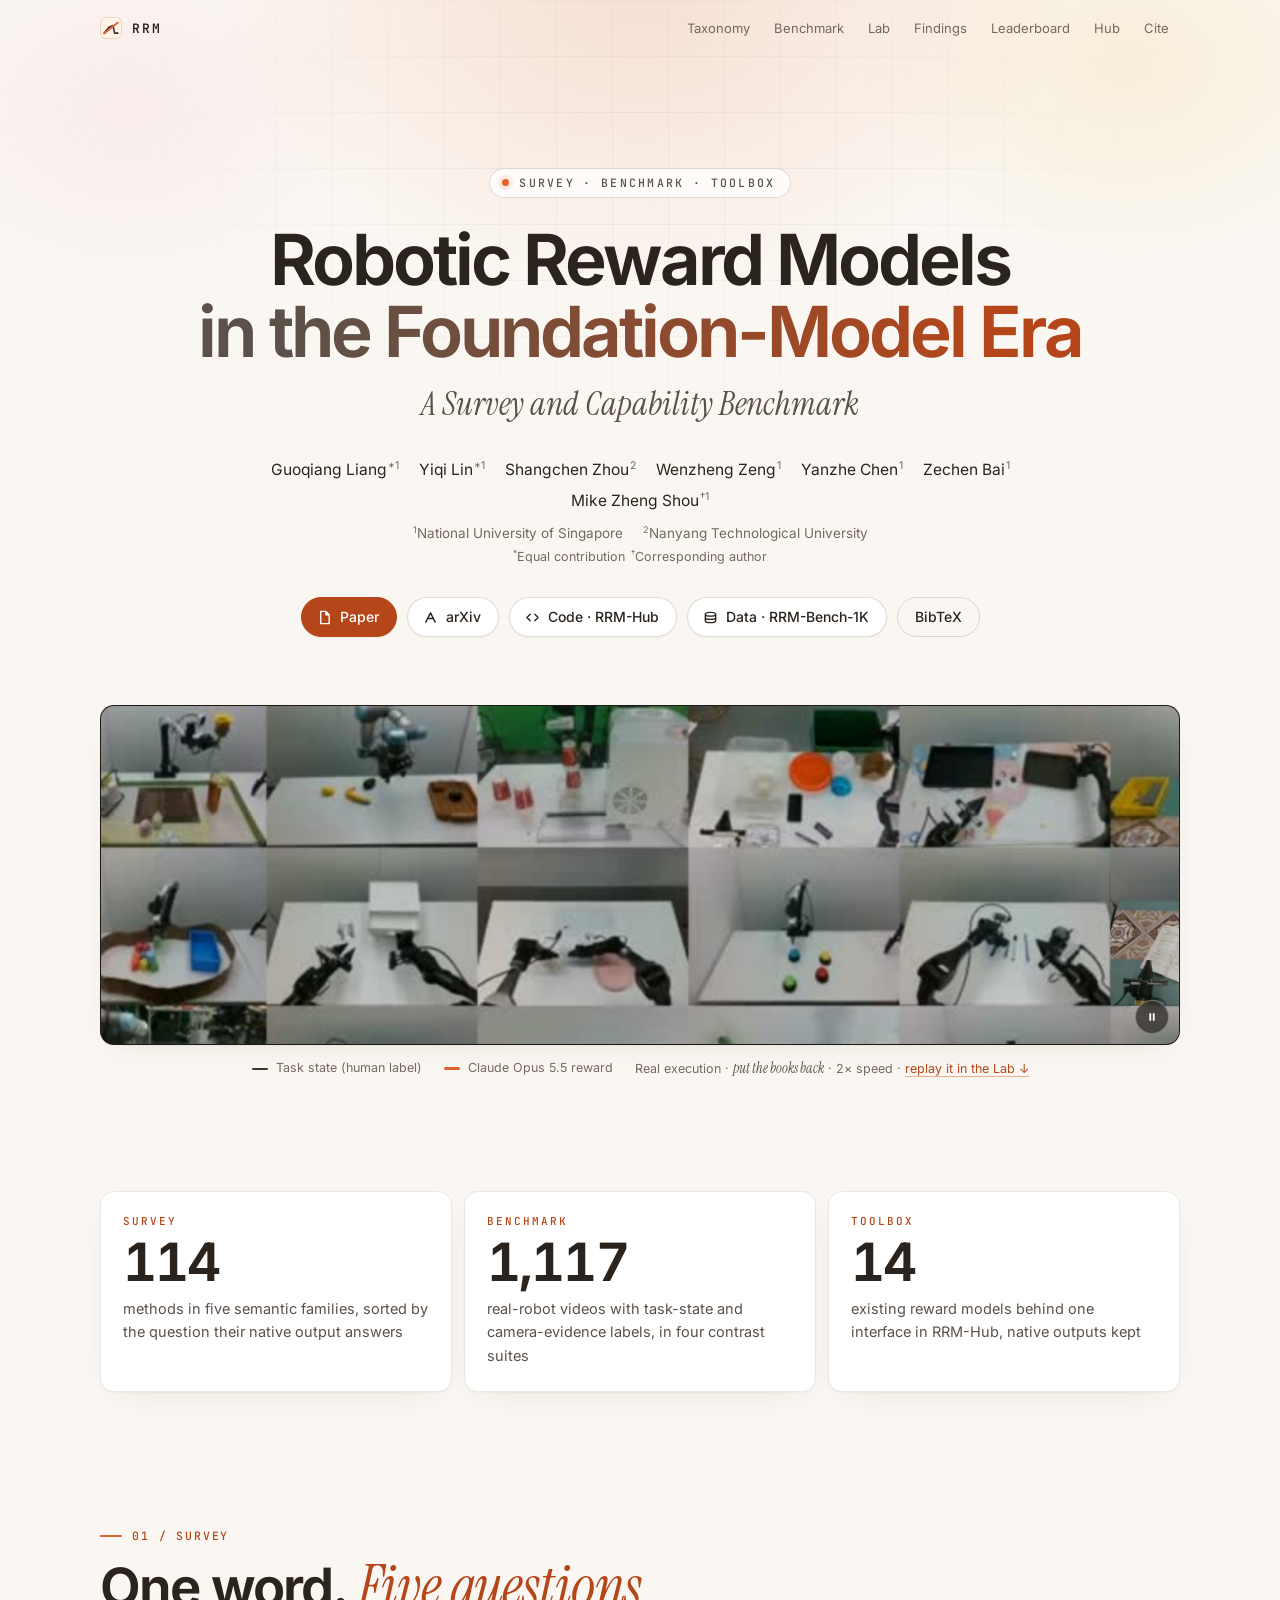
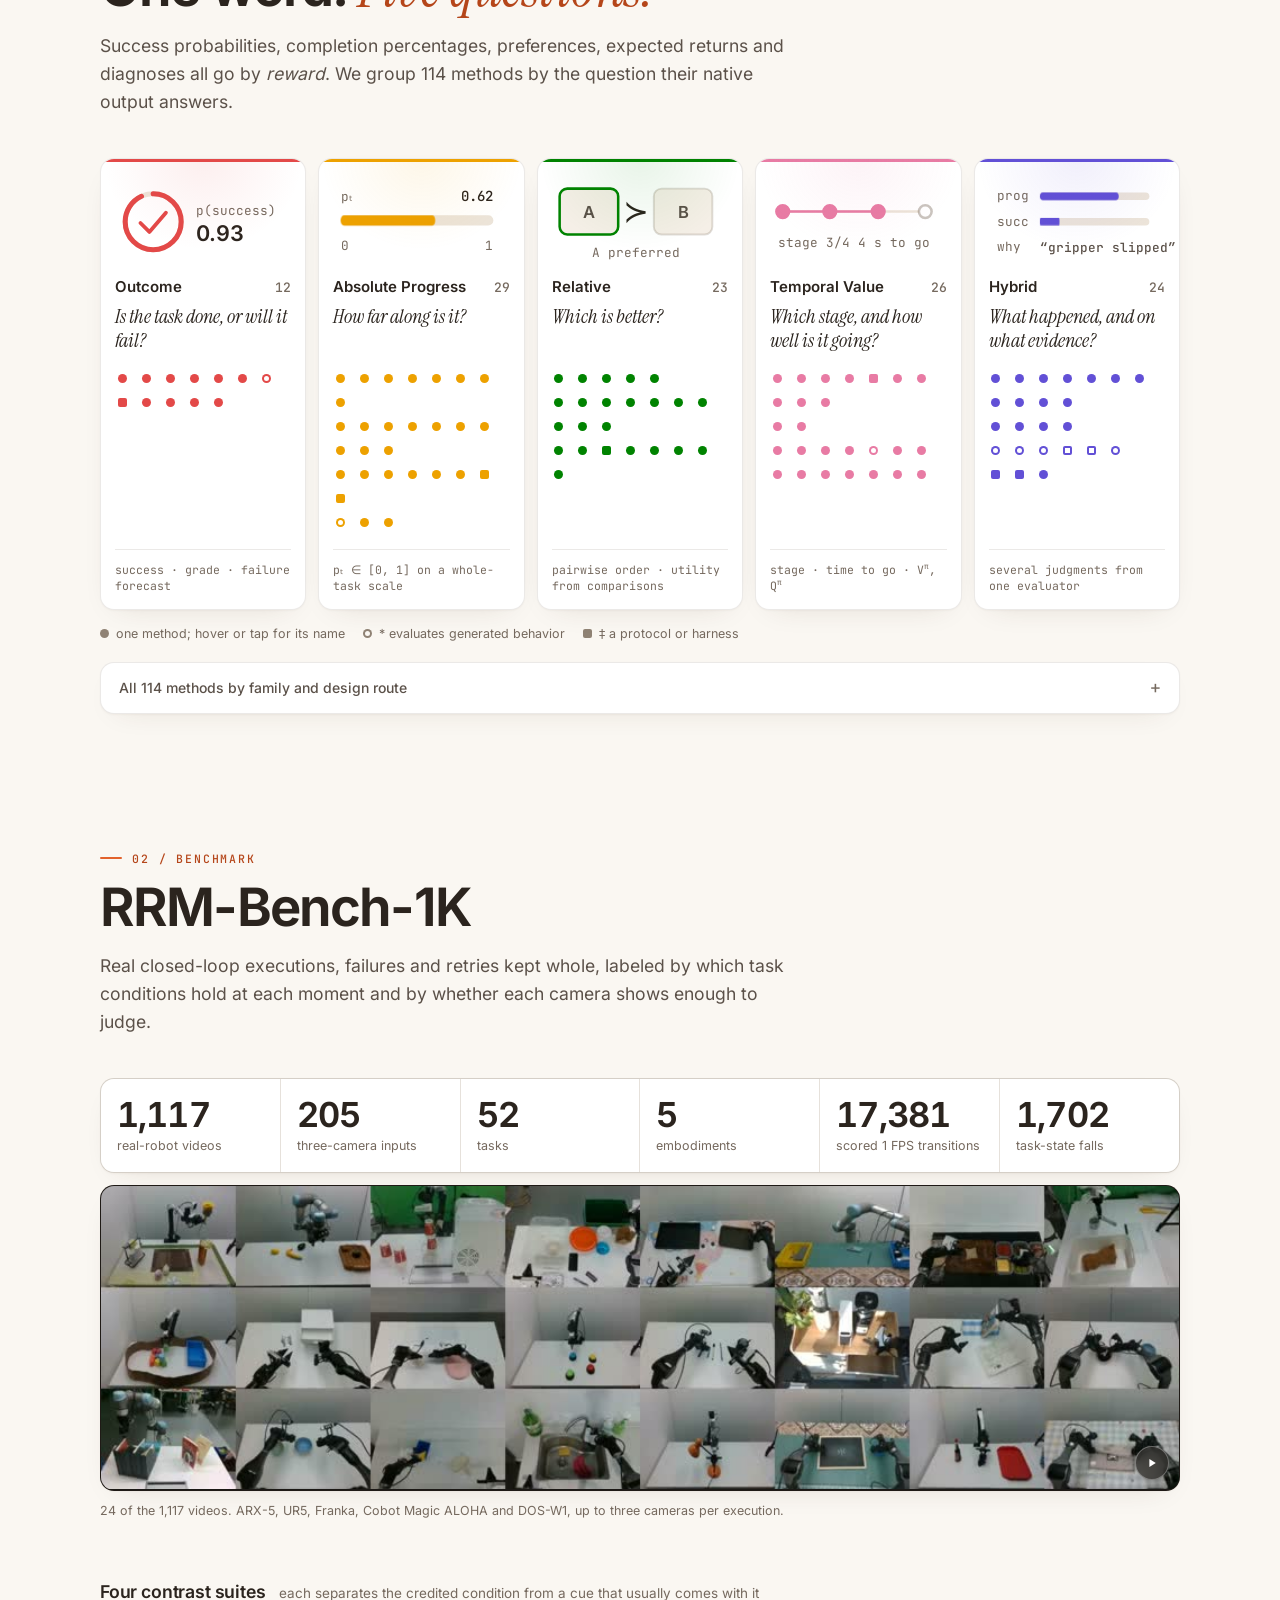
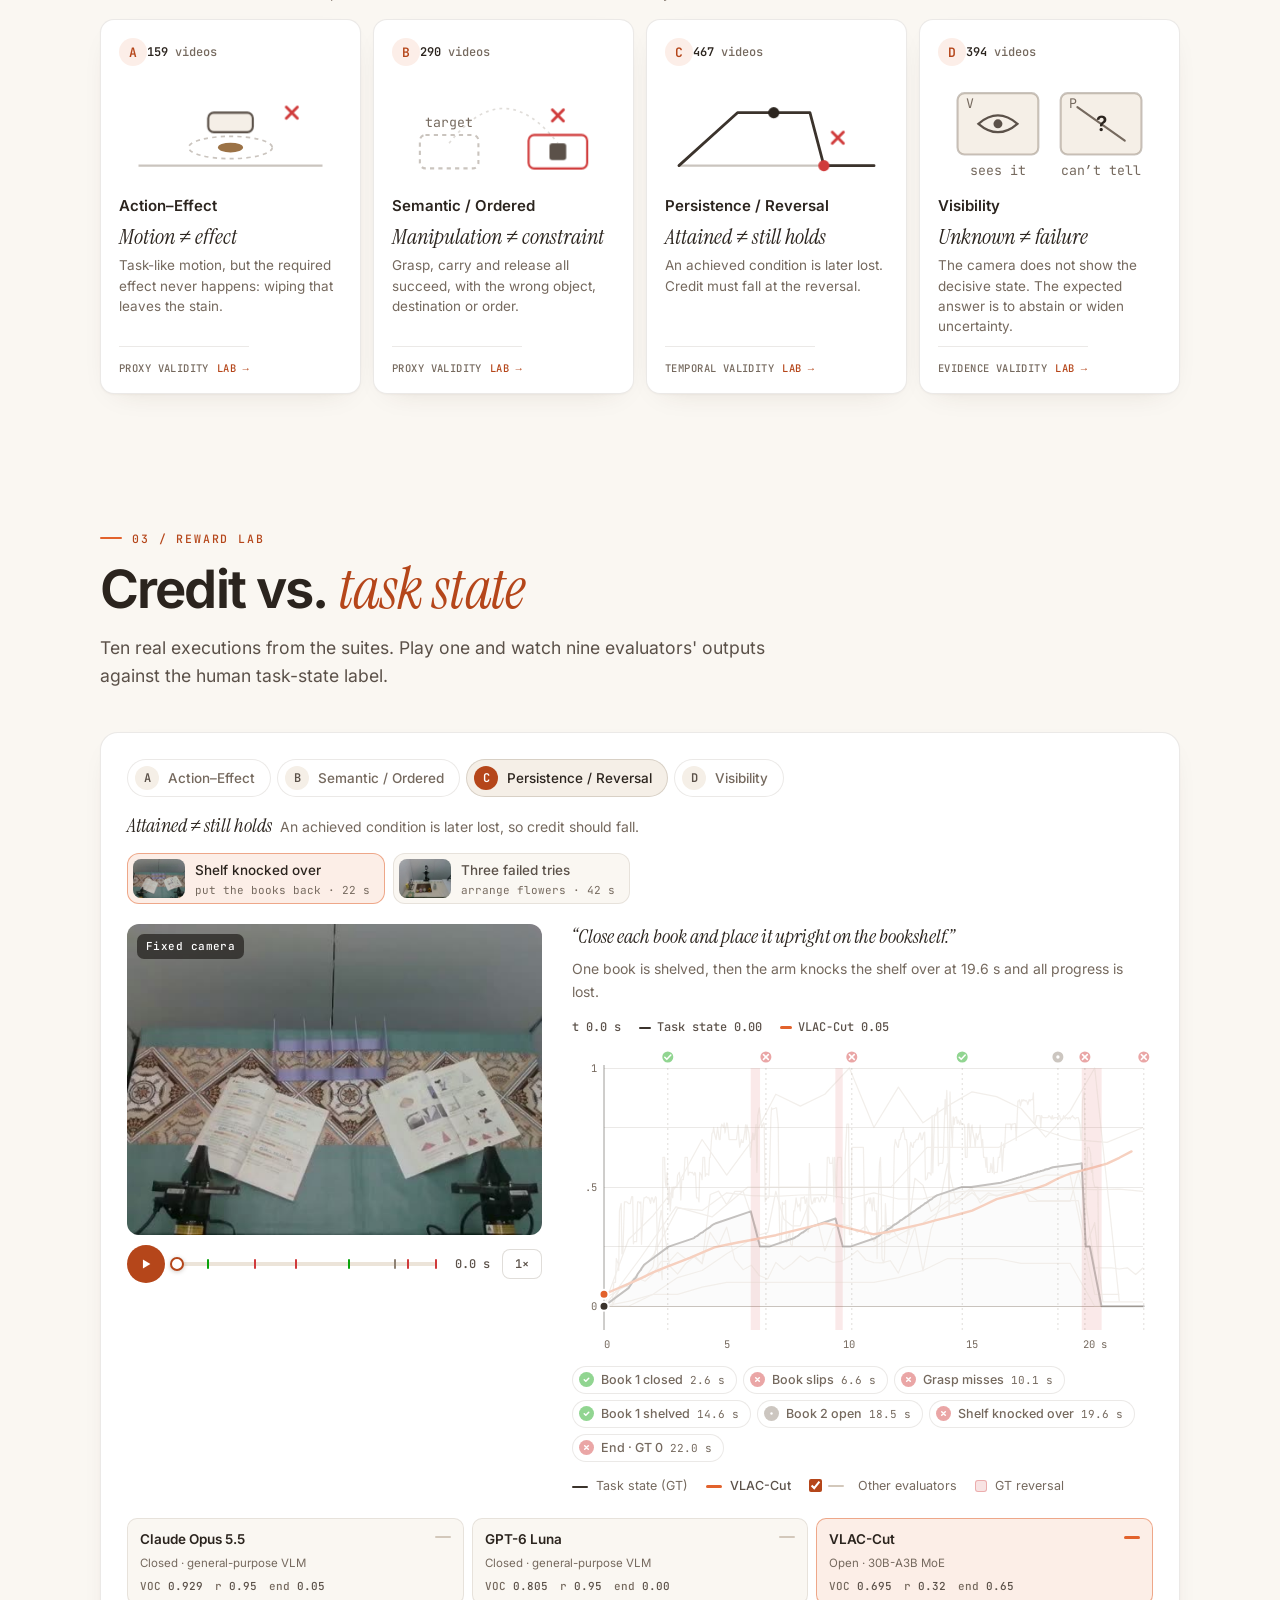
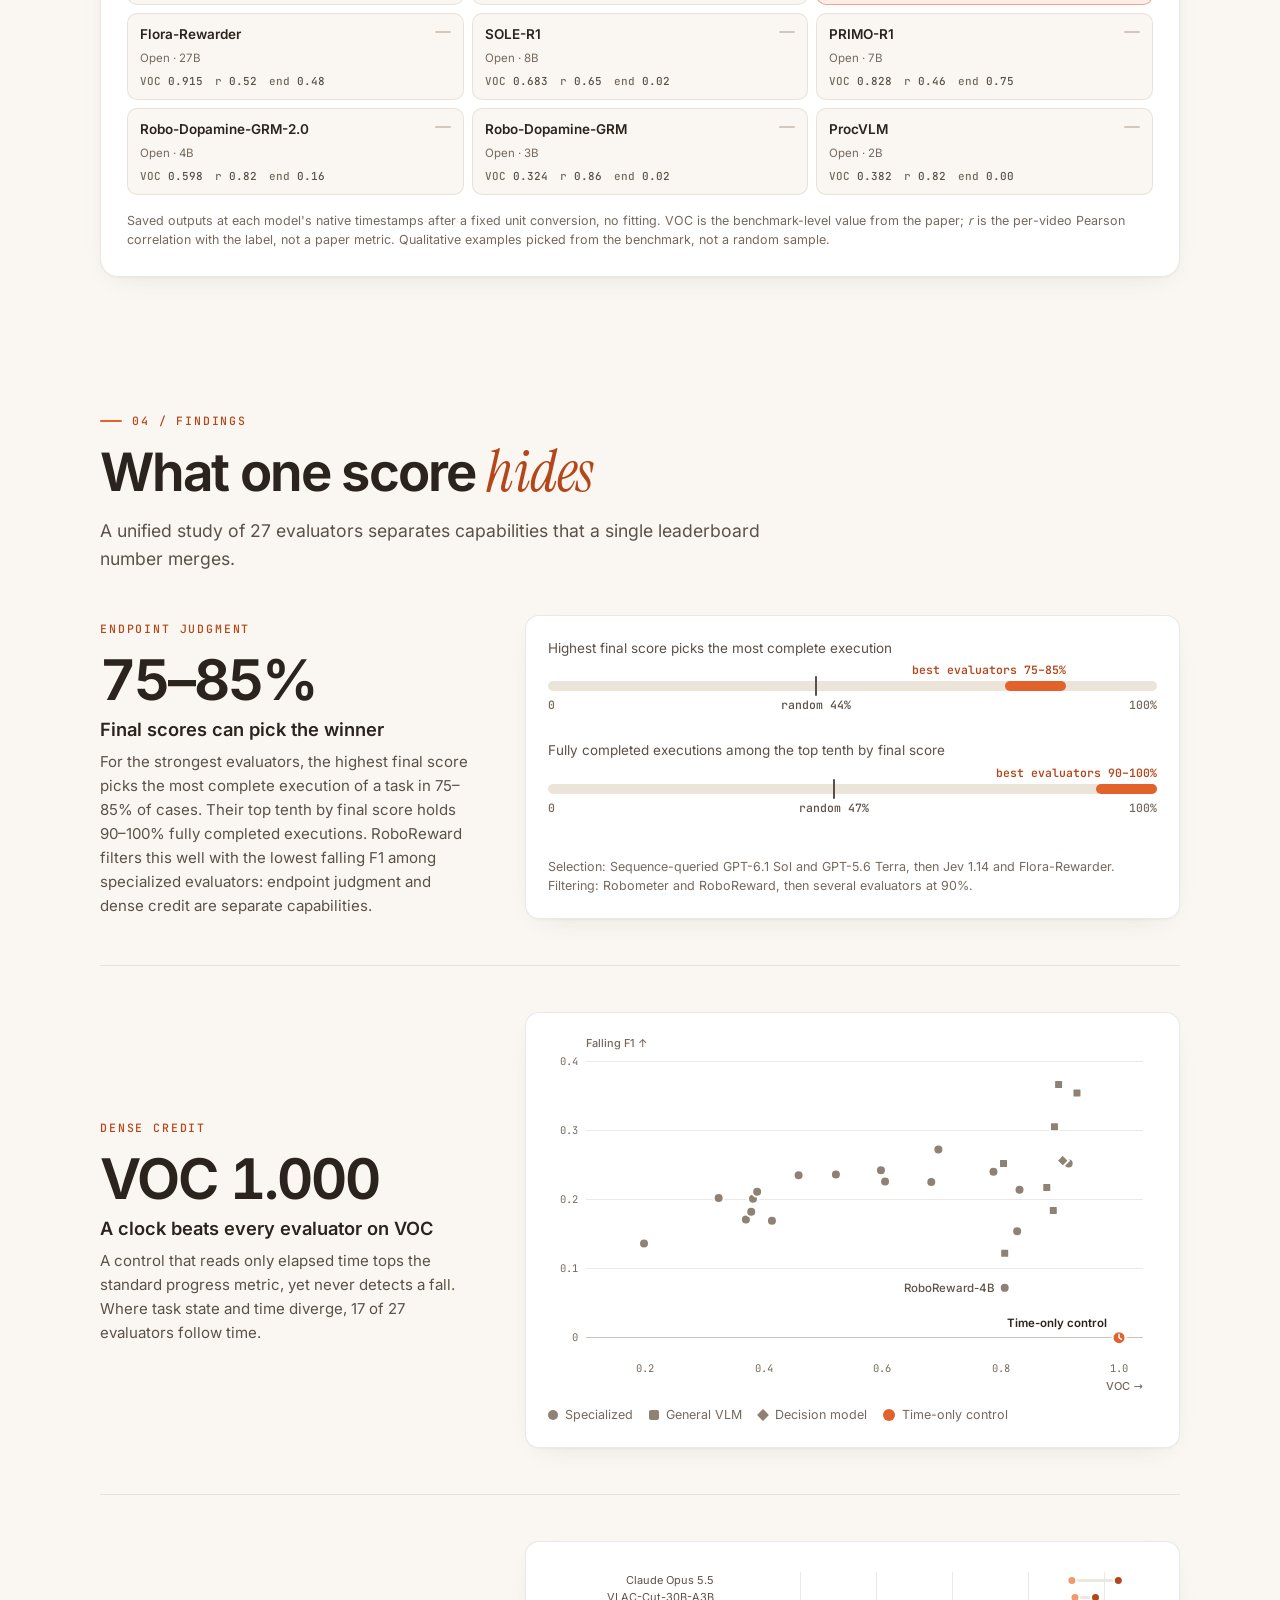
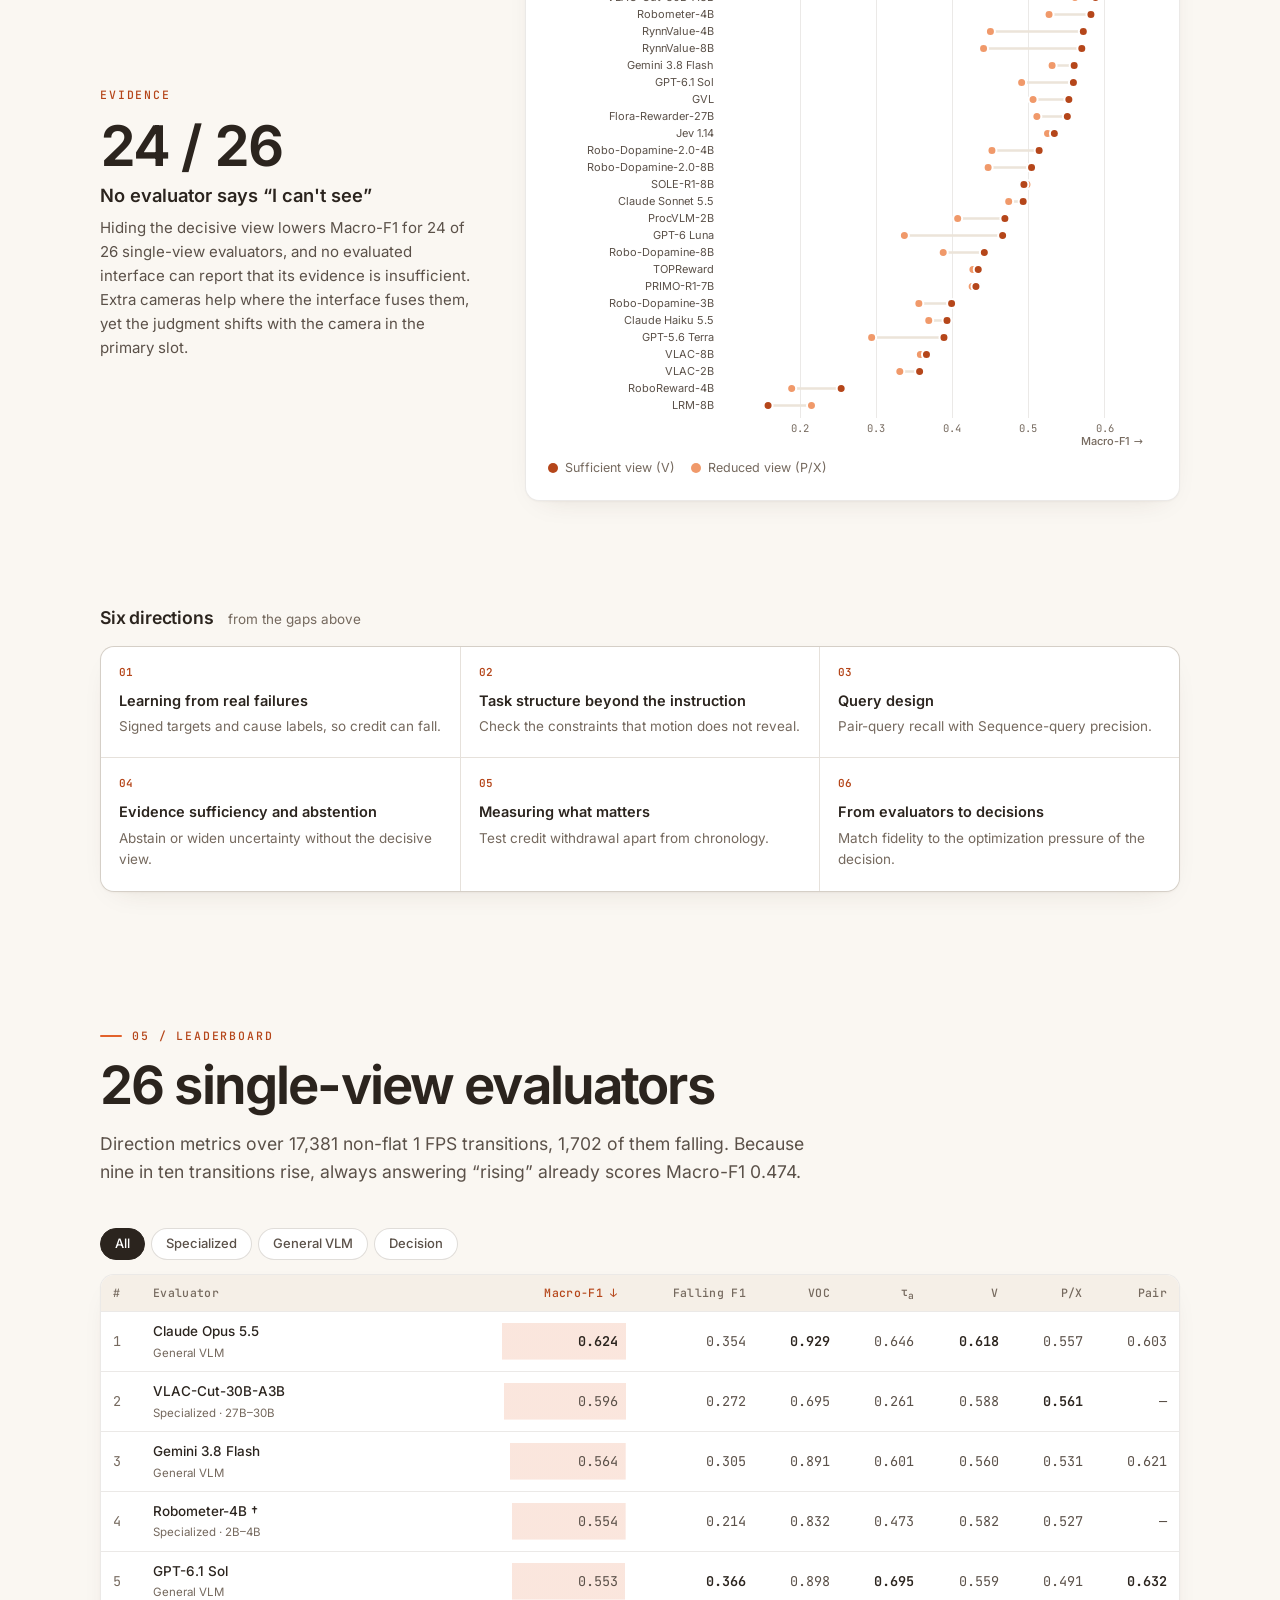
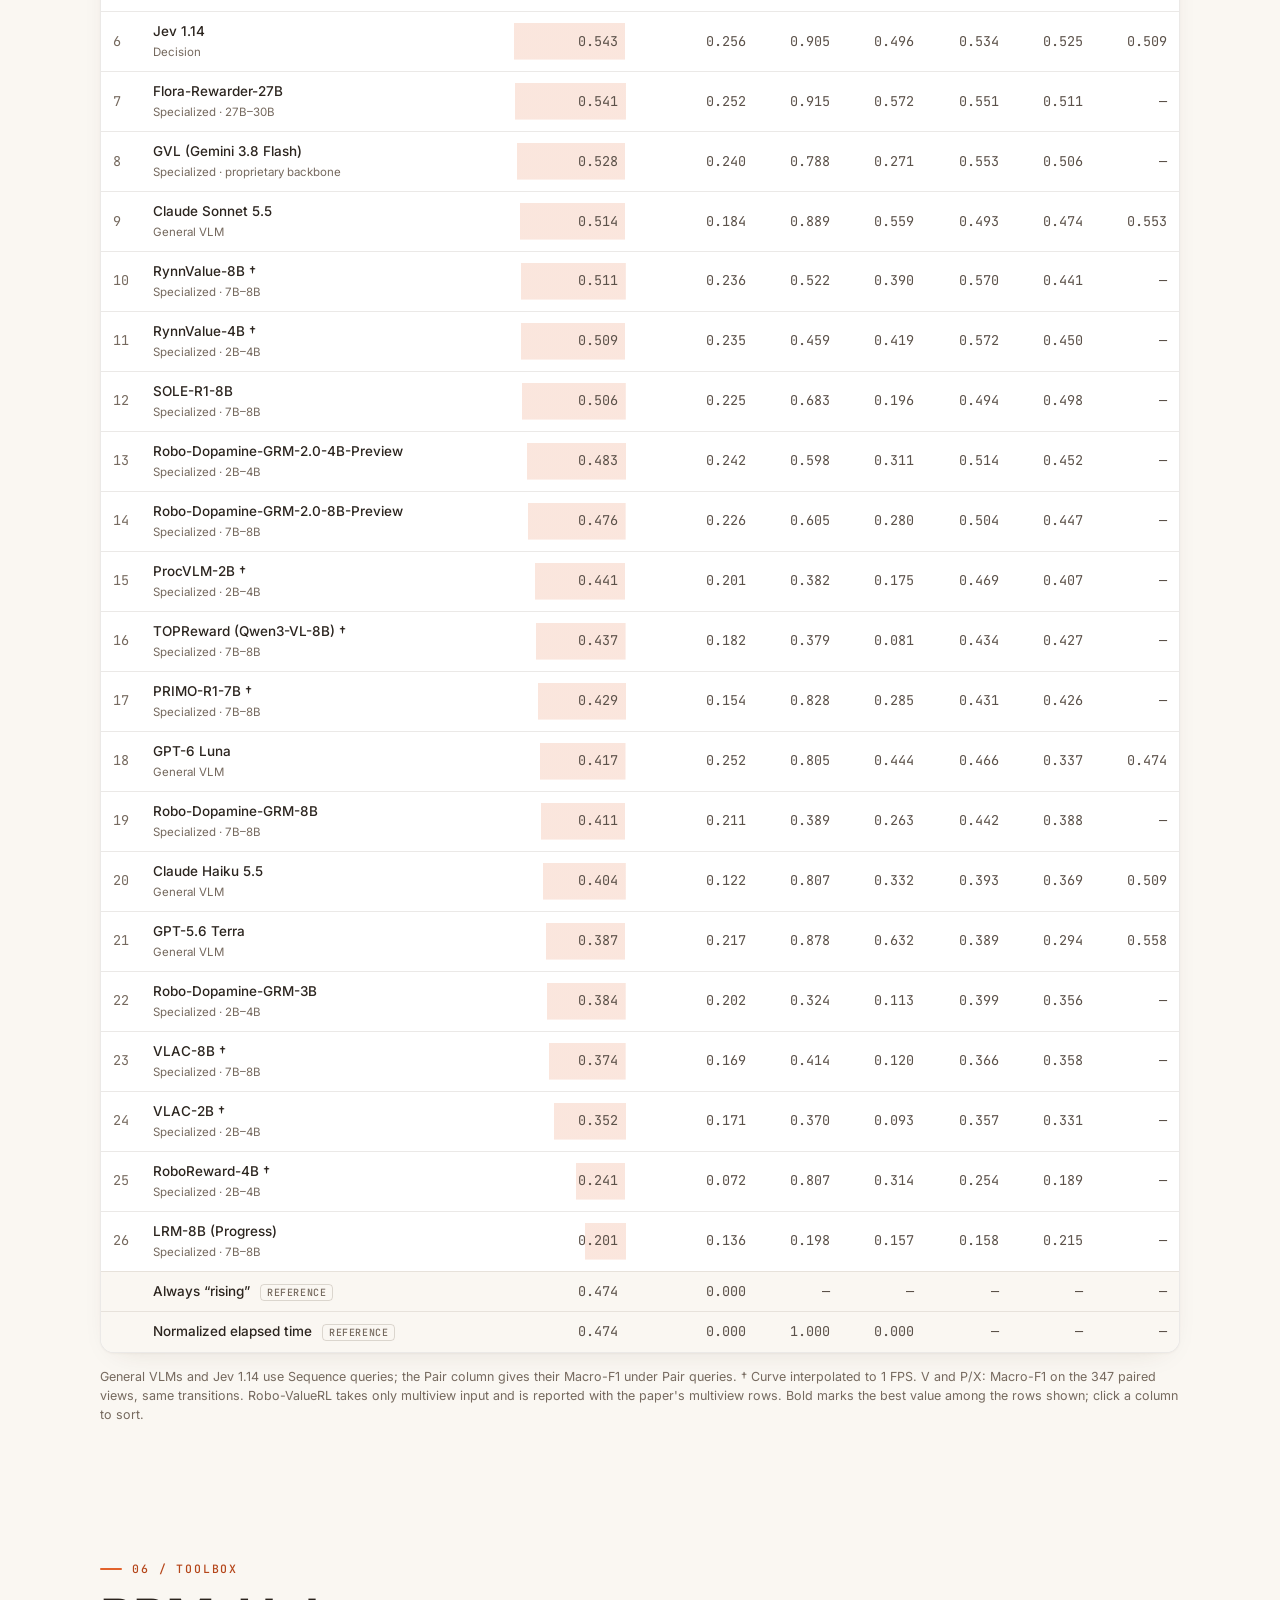
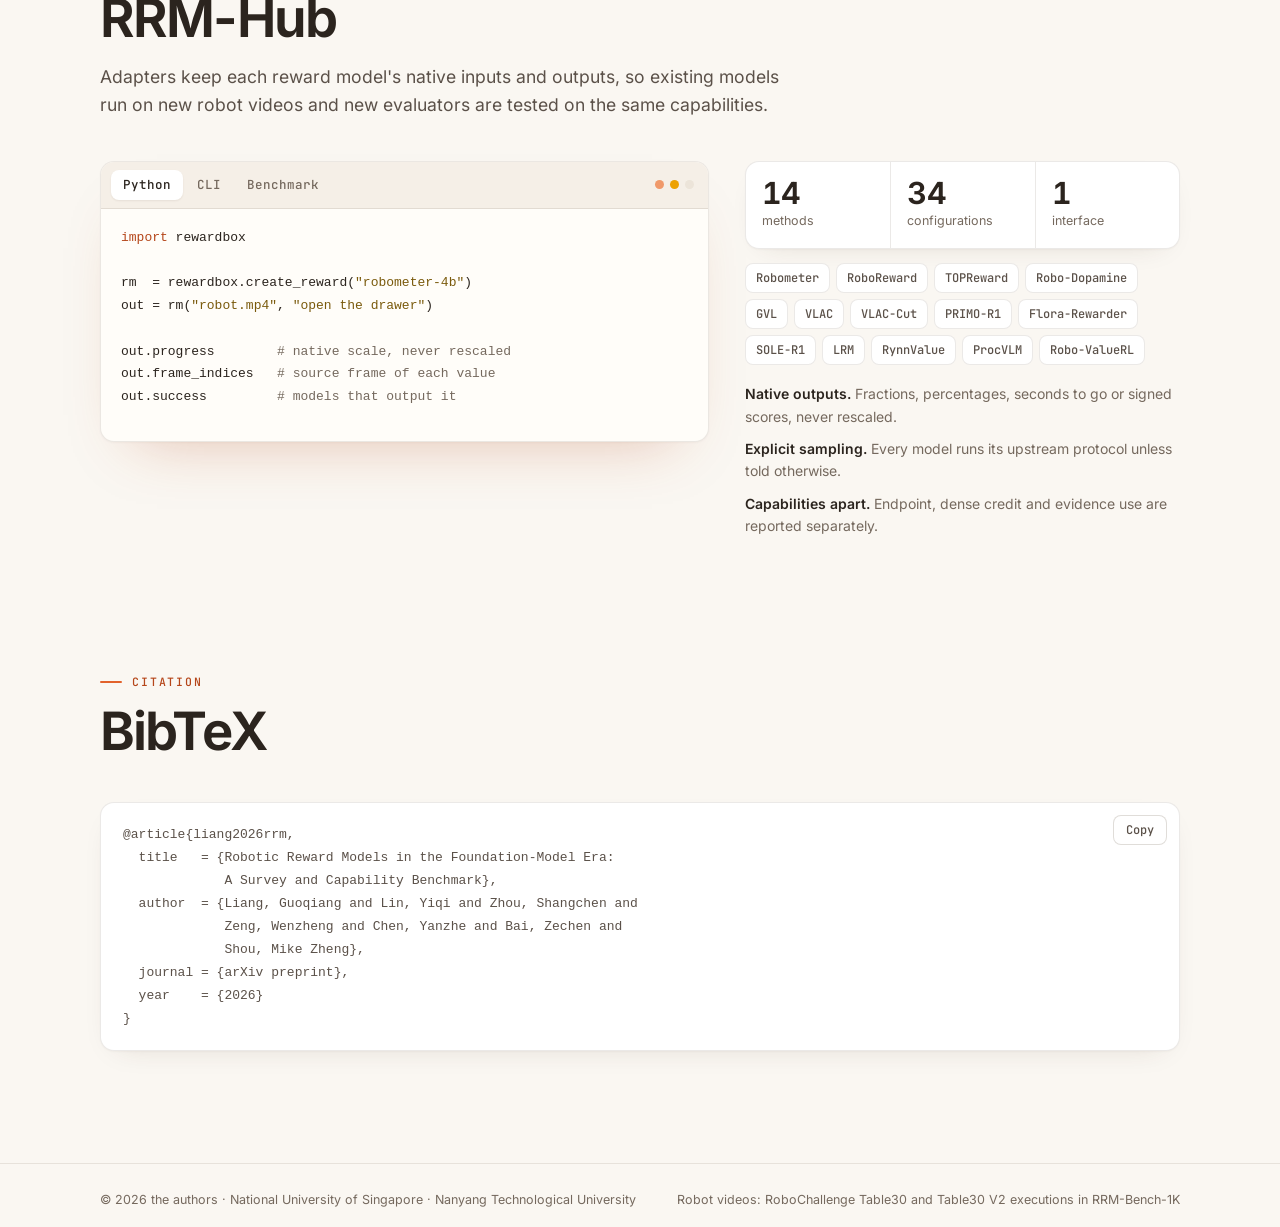
==== commit 0d4ef74a: "Link the RewardBox code and the RRM-Bench-1K data The project page's Code and Data buttons, the READ" ====
--- a/project-page/index.html
+++ b/project-page/index.html
@@ -67,12 +67,12 @@
       <span class="eq"><sup>*</sup>Equal contribution&ensp;<sup>†</sup>Corresponding author</span>
     </p>
 
-    <!-- Links: replace href="#" with the real URL and delete data-soon. -->
+    <!-- Links: replace href="#" with the real URL and delete data-soon (Paper and arXiv still pending). -->
     <div class="cta rise">
       <a class="btn primary" href="#" data-soon><svg aria-hidden="true" viewBox="0 0 16 16"><path d="M4 1.5h5.5L13 5v9.5H4z M9.5 1.5V5H13" /></svg>Paper</a>
       <a class="btn" href="#" data-soon><svg aria-hidden="true" viewBox="0 0 16 16"><path d="M3 13 8 3l5 10 M5 9h6" /></svg>arXiv</a>
-      <a class="btn" href="#" data-soon><svg aria-hidden="true" viewBox="0 0 16 16"><path d="M5.5 4.5 2 8l3.5 3.5 M10.5 4.5 14 8l-3.5 3.5" /></svg>Code · RRM-Hub</a>
-      <a class="btn" href="#" data-soon><svg aria-hidden="true" viewBox="0 0 16 16"><path d="M2.5 4.5c0-1.2 2.5-2 5.5-2s5.5.8 5.5 2v7c0 1.2-2.5 2-5.5 2s-5.5-.8-5.5-2z M2.5 4.5c0 1.2 2.5 2 5.5 2s5.5-.8 5.5-2 M2.5 8c0 1.2 2.5 2 5.5 2s5.5-.8 5.5-2" /></svg>Data · RRM-Bench-1K</a>
+      <a class="btn" href="https://github.com/showlab/RewardBox"><svg aria-hidden="true" viewBox="0 0 16 16"><path d="M5.5 4.5 2 8l3.5 3.5 M10.5 4.5 14 8l-3.5 3.5" /></svg>Code · RRM-Hub</a>
+      <a class="btn" href="https://huggingface.co/datasets/Ethanliang99/RRM-Bench-1K"><svg aria-hidden="true" viewBox="0 0 16 16"><path d="M2.5 4.5c0-1.2 2.5-2 5.5-2s5.5.8 5.5 2v7c0 1.2-2.5 2-5.5 2s-5.5-.8-5.5-2z M2.5 4.5c0 1.2 2.5 2 5.5 2s5.5-.8 5.5-2 M2.5 8c0 1.2 2.5 2 5.5 2s5.5-.8 5.5-2" /></svg>Data · RRM-Bench-1K</a>
       <a class="btn ghost" href="#cite">BibTeX</a>
     </div>
   </div>
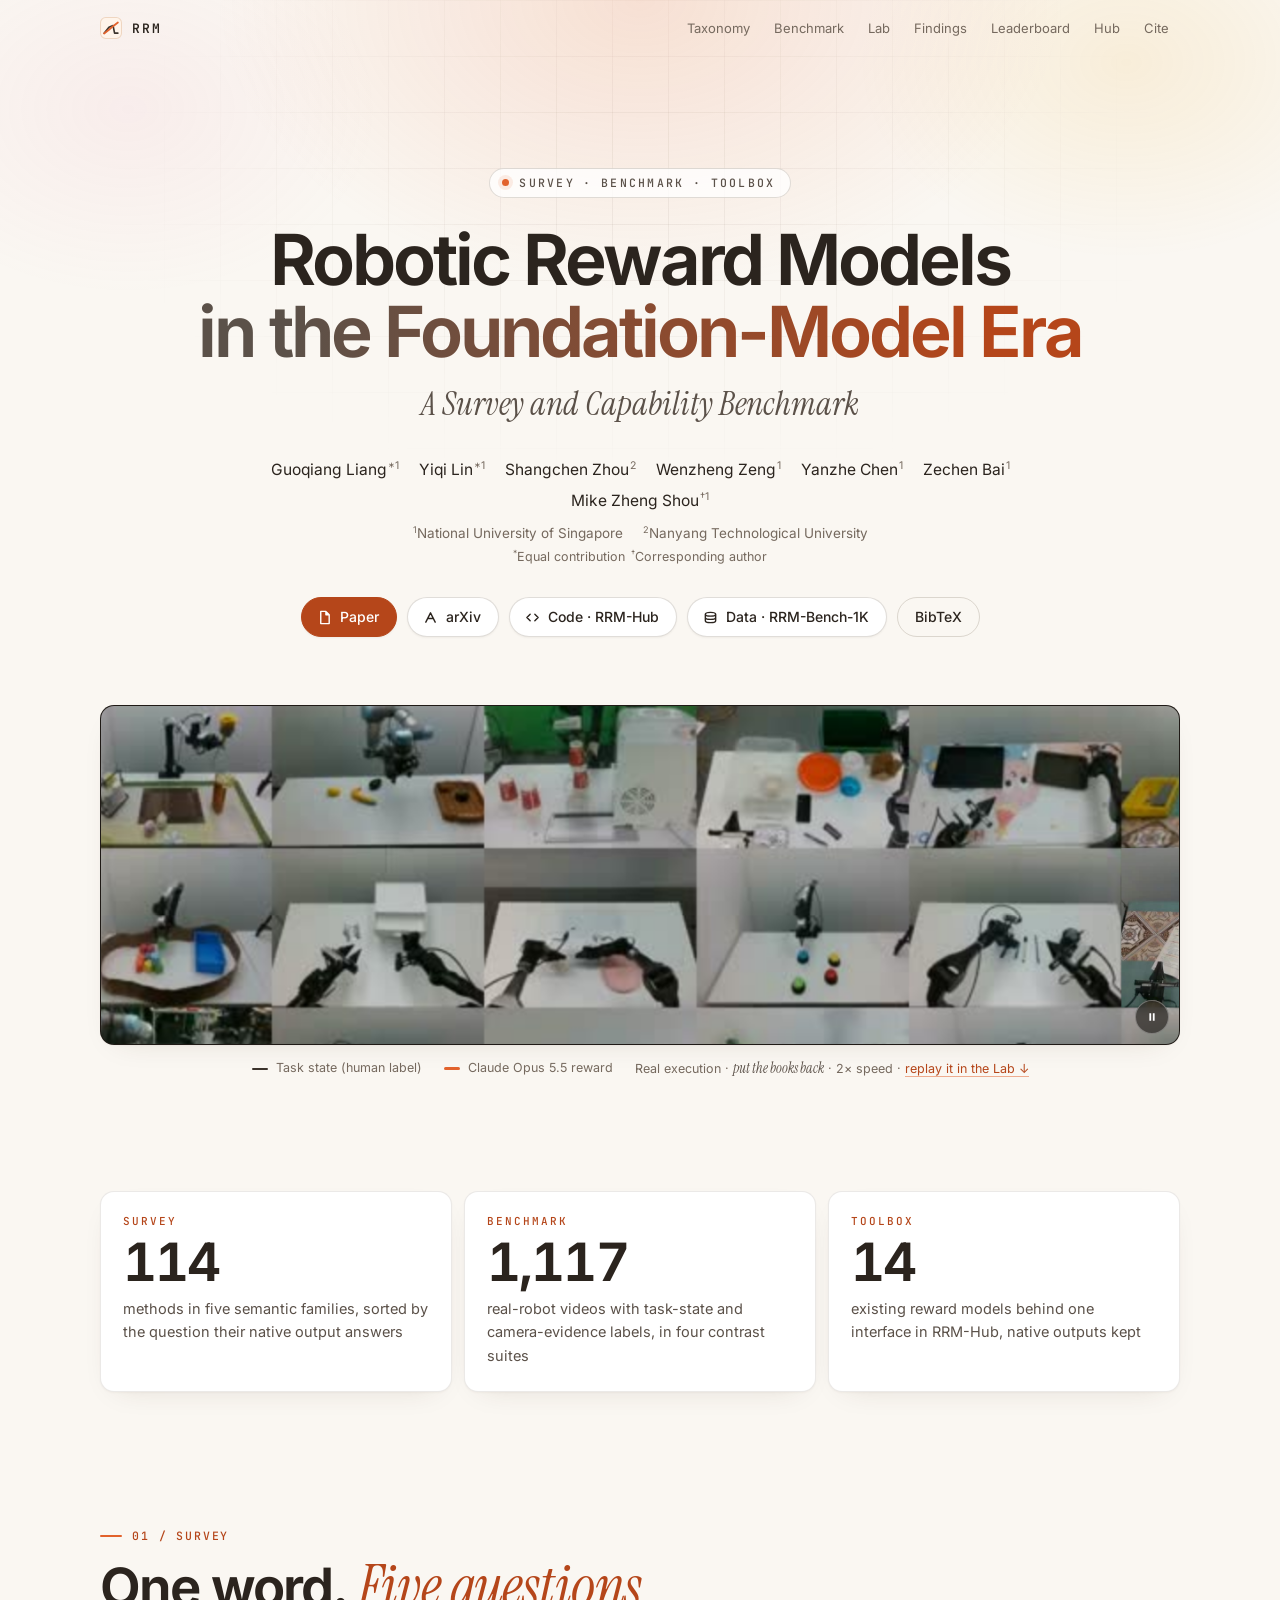
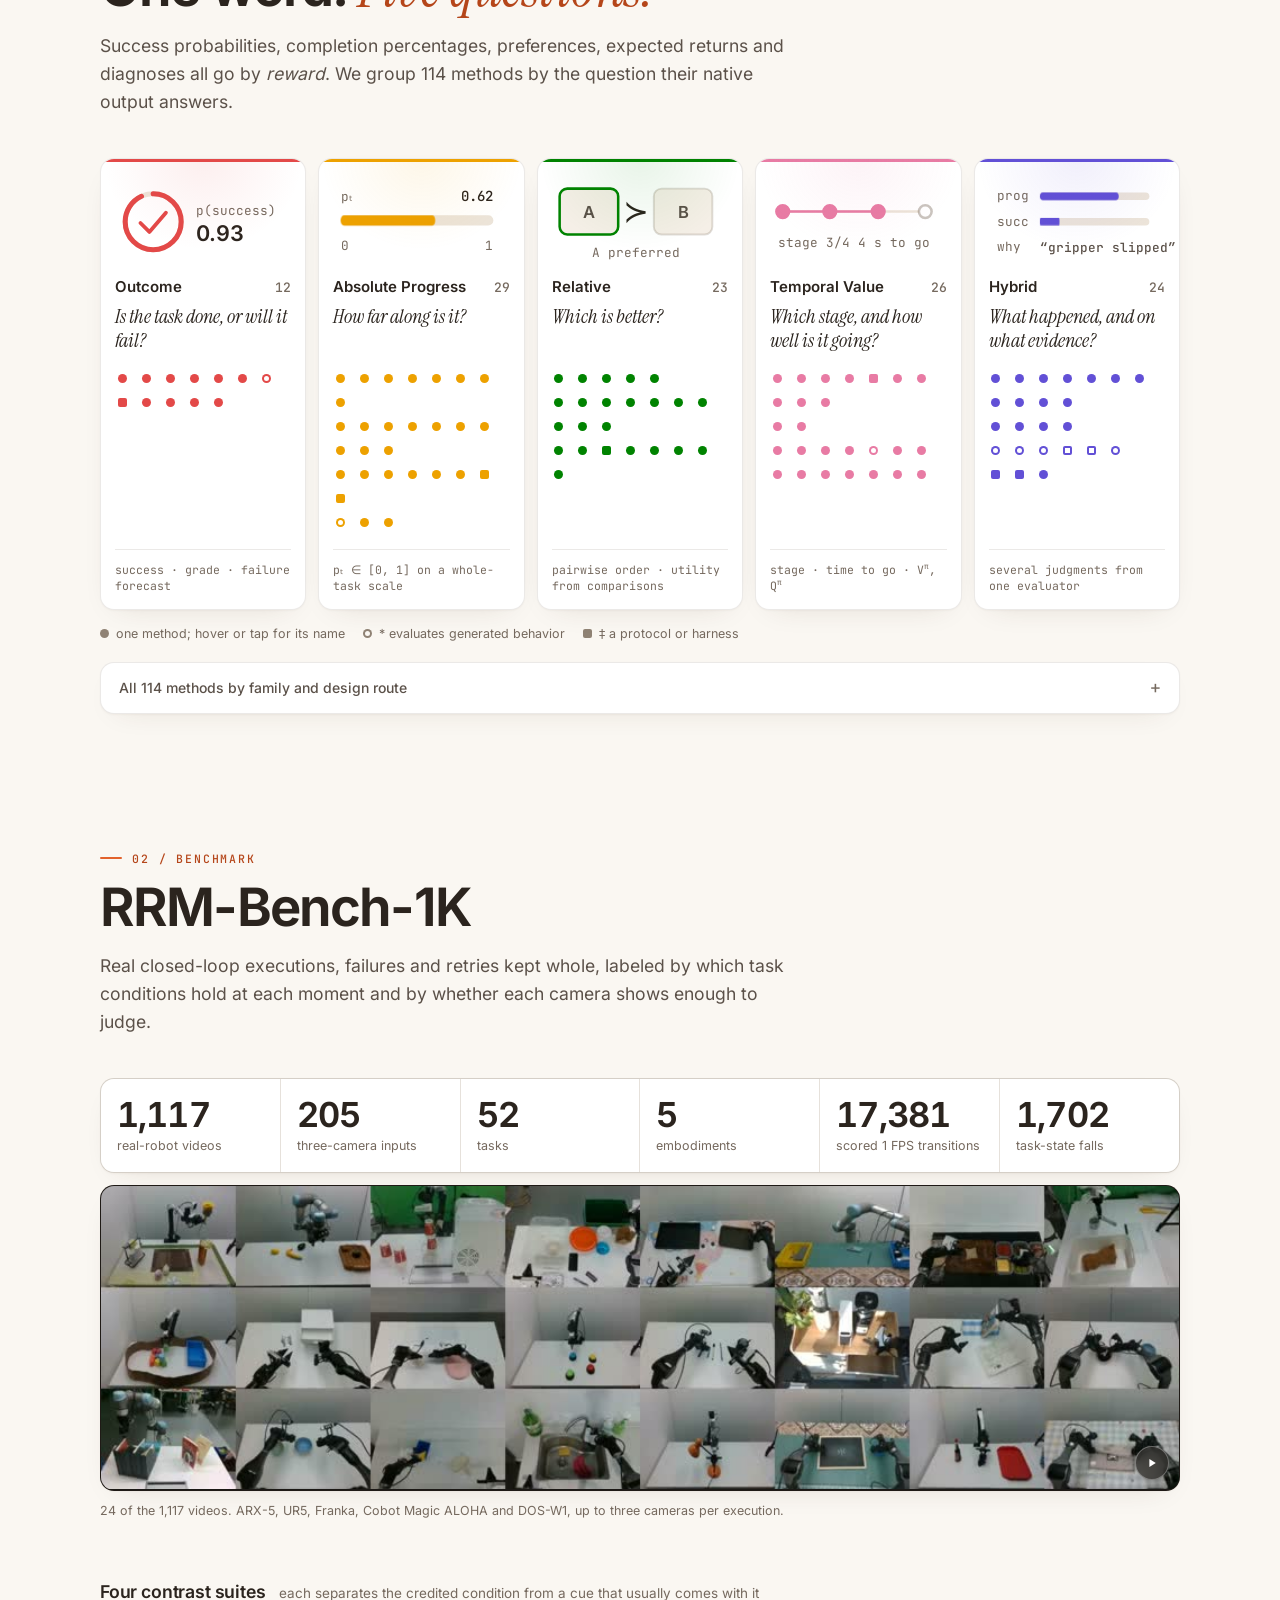
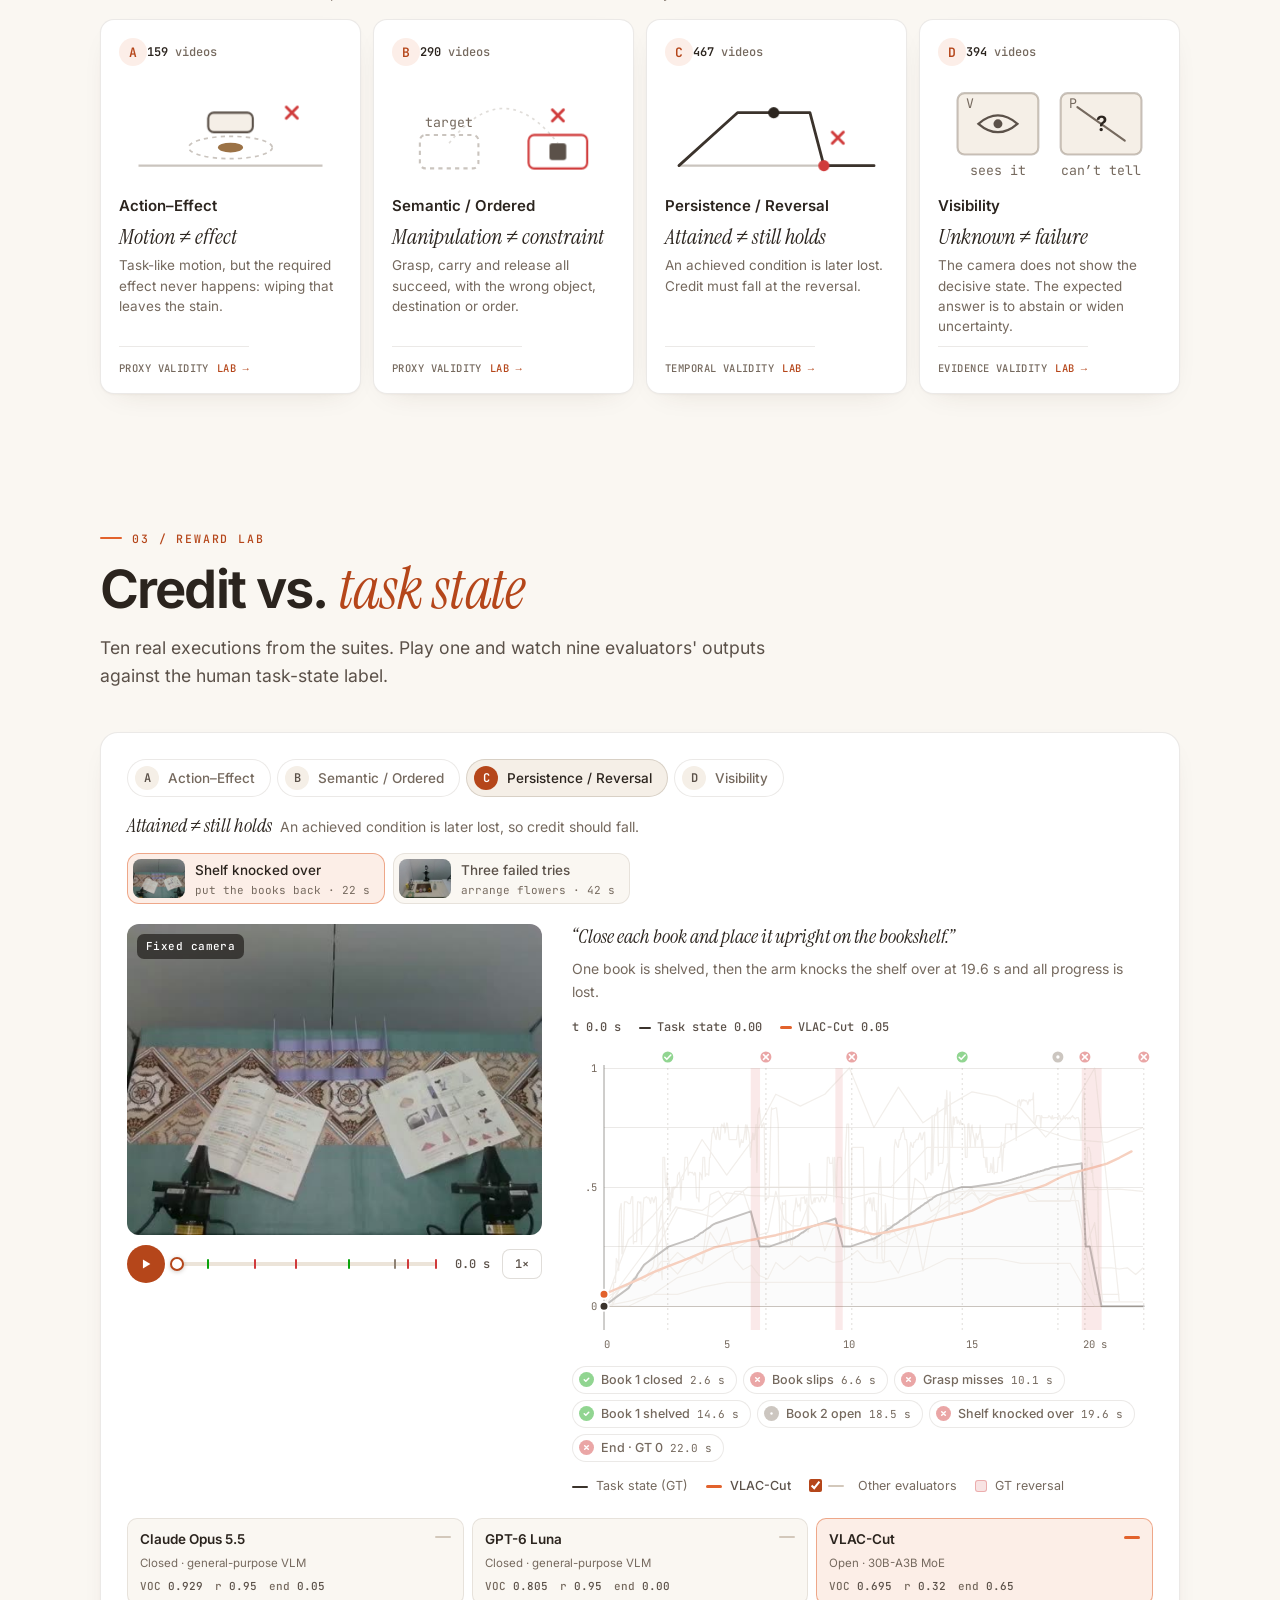
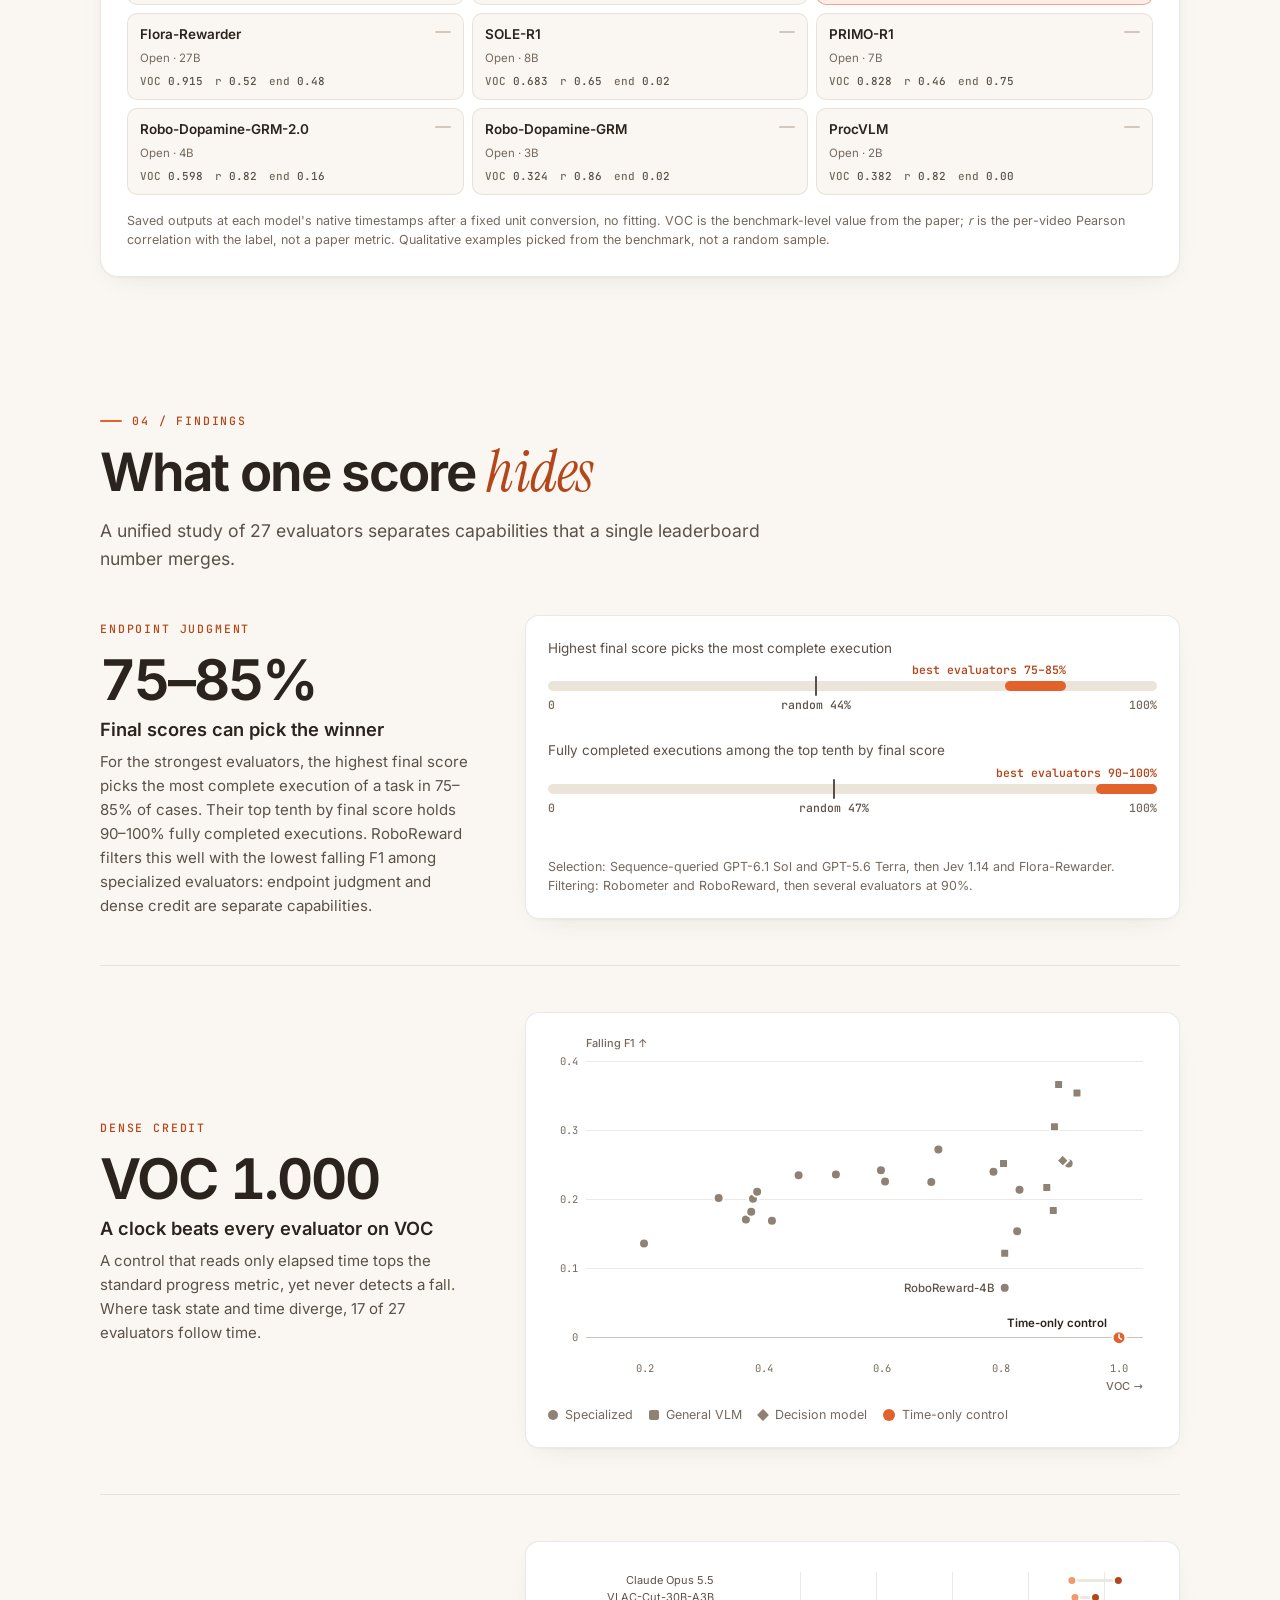
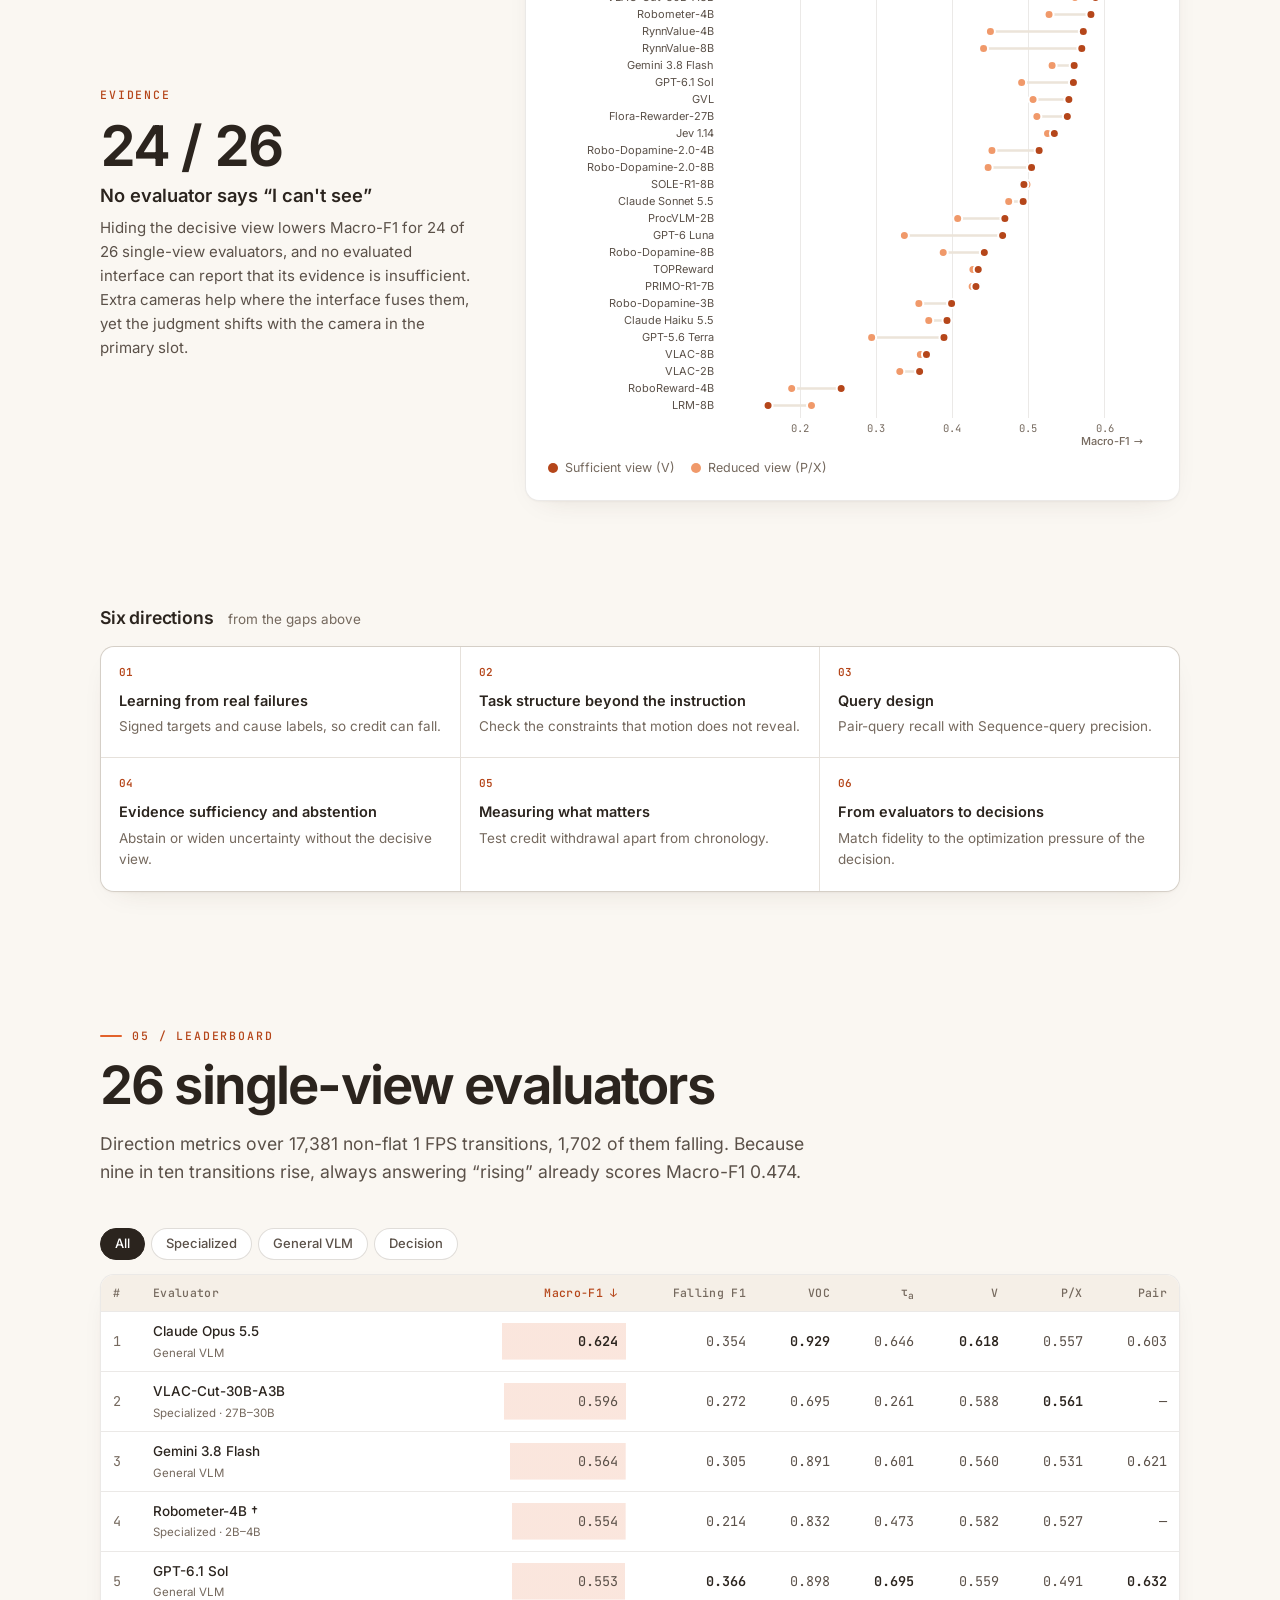
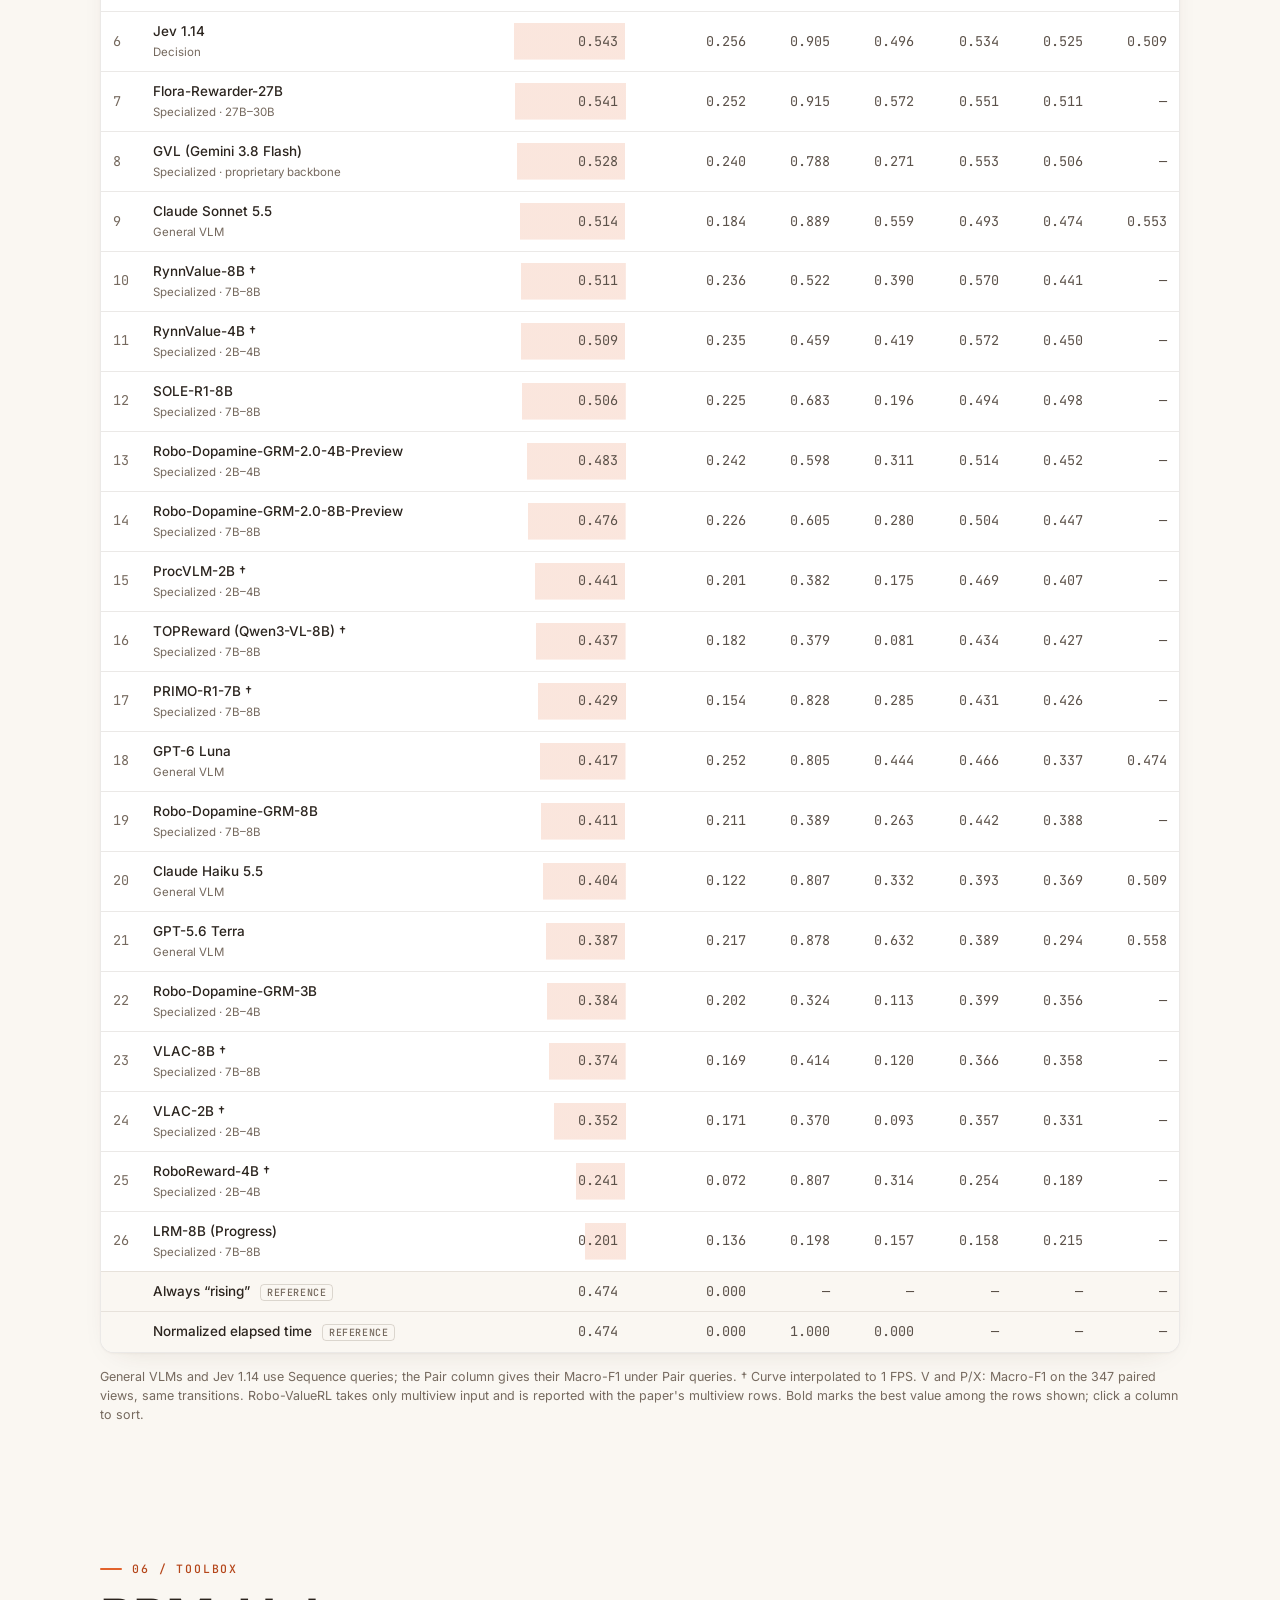
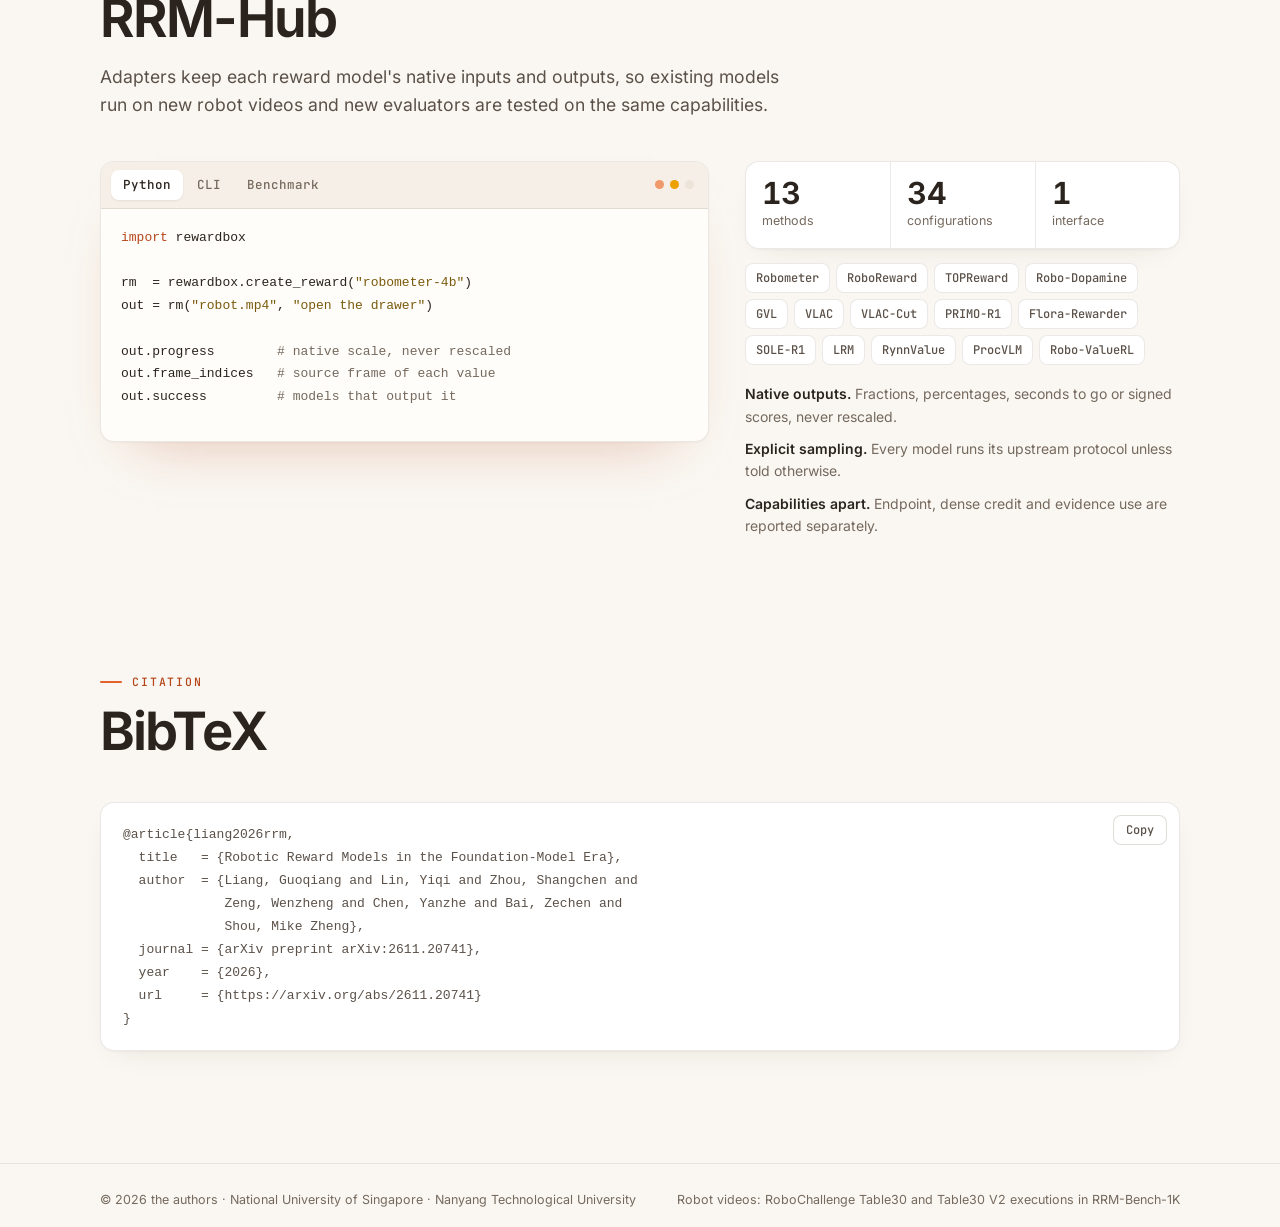
==== commit 13d69aaf: "Link the survey to arXiv:2611.20741" ====
--- a/project-page/index.html
+++ b/project-page/index.html
@@ -5,6 +5,17 @@
 <meta name="viewport" content="width=device-width, initial-scale=1, viewport-fit=cover">
 <title>Robotic Reward Models in the Foundation-Model Era</title>
 <meta name="description" content="A survey of 114 robotic reward models in five semantic families, RRM-Bench-1K (1,117 real-robot videos with task-state labels), and the RRM-Hub toolbox.">
+<meta name="citation_title" content="Robotic Reward Models in the Foundation-Model Era">
+<meta name="citation_author" content="Guoqiang Liang">
+<meta name="citation_author" content="Yiqi Lin">
+<meta name="citation_author" content="Shangchen Zhou">
+<meta name="citation_author" content="Wenzheng Zeng">
+<meta name="citation_author" content="Yanzhe Chen">
+<meta name="citation_author" content="Zechen Bai">
+<meta name="citation_author" content="Mike Zheng Shou">
+<meta name="citation_publication_date" content="2026/11/16">
+<meta name="citation_arxiv_id" content="2611.20741">
+<meta name="citation_pdf_url" content="https://arxiv.org/pdf/2611.20741">
 <meta name="theme-color" content="#faf7f2">
 <meta property="og:type" content="website">
 <meta property="og:title" content="Robotic Reward Models in the Foundation-Model Era">
@@ -67,10 +78,9 @@
       <span class="eq"><sup>*</sup>Equal contribution&ensp;<sup>†</sup>Corresponding author</span>
     </p>
 
-    <!-- Links: replace href="#" with the real URL and delete data-soon (Paper and arXiv still pending). -->
     <div class="cta rise">
-      <a class="btn primary" href="#" data-soon><svg aria-hidden="true" viewBox="0 0 16 16"><path d="M4 1.5h5.5L13 5v9.5H4z M9.5 1.5V5H13" /></svg>Paper</a>
-      <a class="btn" href="#" data-soon><svg aria-hidden="true" viewBox="0 0 16 16"><path d="M3 13 8 3l5 10 M5 9h6" /></svg>arXiv</a>
+      <a class="btn primary" href="https://arxiv.org/pdf/2611.20741"><svg aria-hidden="true" viewBox="0 0 16 16"><path d="M4 1.5h5.5L13 5v9.5H4z M9.5 1.5V5H13" /></svg>Paper</a>
+      <a class="btn" href="https://arxiv.org/abs/2611.20741"><svg aria-hidden="true" viewBox="0 0 16 16"><path d="M3 13 8 3l5 10 M5 9h6" /></svg>arXiv</a>
       <a class="btn" href="https://github.com/showlab/RewardBox"><svg aria-hidden="true" viewBox="0 0 16 16"><path d="M5.5 4.5 2 8l3.5 3.5 M10.5 4.5 14 8l-3.5 3.5" /></svg>Code · RRM-Hub</a>
       <a class="btn" href="https://huggingface.co/datasets/Ethanliang99/RRM-Bench-1K"><svg aria-hidden="true" viewBox="0 0 16 16"><path d="M2.5 4.5c0-1.2 2.5-2 5.5-2s5.5.8 5.5 2v7c0 1.2-2.5 2-5.5 2s-5.5-.8-5.5-2z M2.5 4.5c0 1.2 2.5 2 5.5 2s5.5-.8 5.5-2 M2.5 8c0 1.2 2.5 2 5.5 2s5.5-.8 5.5-2" /></svg>Data · RRM-Bench-1K</a>
       <a class="btn ghost" href="#cite">BibTeX</a>
@@ -558,13 +568,13 @@
     <div class="bib reveal">
       <button class="copy" type="button" id="copy-bib">Copy</button>
 <pre id="bibtex"><code>@article{liang2026rrm,
-  title   = {Robotic Reward Models in the Foundation-Model Era:
-             A Survey and Capability Benchmark},
+  title   = {Robotic Reward Models in the Foundation-Model Era},
   author  = {Liang, Guoqiang and Lin, Yiqi and Zhou, Shangchen and
              Zeng, Wenzheng and Chen, Yanzhe and Bai, Zechen and
              Shou, Mike Zheng},
-  journal = {arXiv preprint},
-  year    = {2026}
+  journal = {arXiv preprint arXiv:2611.20741},
+  year    = {2026},
+  url     = {https://arxiv.org/abs/2611.20741}
 }</code></pre>
     </div>
   </div>
--- a/project-page/assets/css/style.css
+++ b/project-page/assets/css/style.css
@@ -669,7 +669,7 @@
 .foot { padding: 26px 0 calc(26px + env(safe-area-inset-bottom, 0px)); border-top: 1px solid var(--line); font-size: 12.5px; color: var(--ink-3); }
 .foot-in { display: flex; flex-wrap: wrap; justify-content: space-between; gap: 6px 24px; }
 
-/* ---------------------------------------------------------------- tooltip + toast */
+/* ---------------------------------------------------------------- tooltip */
 .tip {
   position: fixed; left: 0; top: 0; z-index: 80; max-width: 270px; padding: 8px 11px; pointer-events: none;
   border: 1px solid var(--line-2); border-radius: 9px; background: rgba(255, 255, 255, .98);
@@ -681,14 +681,6 @@
 .tip .row span:first-child { display: inline-flex; align-items: center; font-family: var(--sans); font-size: 12px; color: var(--ink-2); }
 .tip .row .key { width: 10px; margin-right: 6px; }
 .tip .mk { width: 8px; height: 8px; margin-right: 6px; }
-.toast {
-  position: fixed; left: 50%; bottom: calc(22px + env(safe-area-inset-bottom, 0px)); z-index: 90;
-  padding: 10px 16px; border-radius: 999px; background: var(--ink); color: #fff; font-size: 13.5px;
-  box-shadow: 0 12px 32px -8px rgba(66, 44, 24, .4);
-  opacity: 0; transform: translate(-50%, 10px); transition: opacity .25s, transform .25s var(--ease); pointer-events: none;
-}
-.toast.show { opacity: 1; transform: translate(-50%, 0); }
-
 /* ---------------------------------------------------------------- motion preference */
 @media (prefers-reduced-motion: reduce) {
   html { scroll-behavior: auto; }
